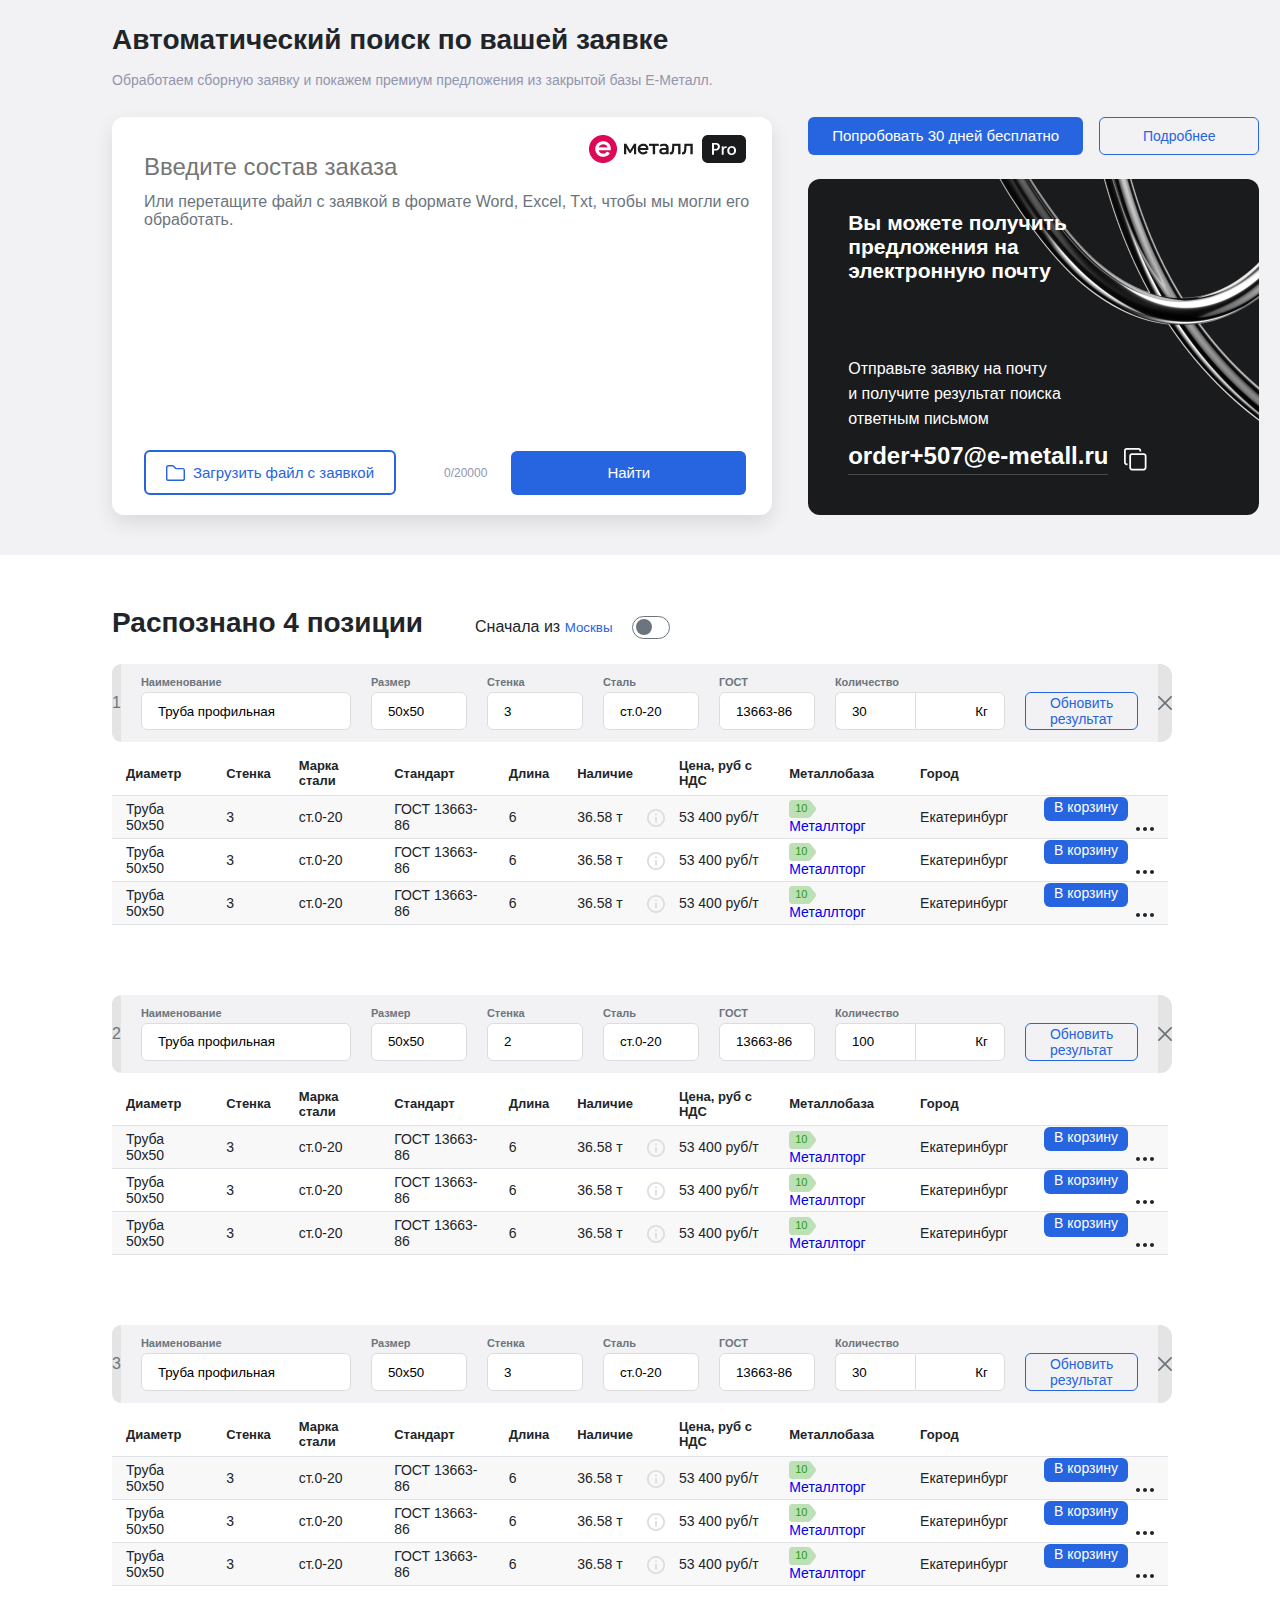
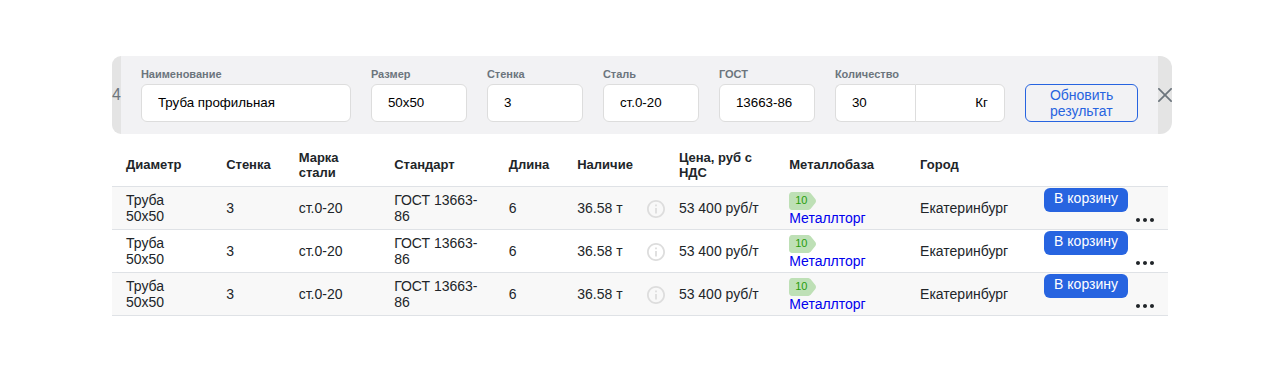
==== index.html @ d1bcfdd5 "v 1.0" ====
<!DOCTYPE html>
<html lang="en">
<head>
   <meta charset="UTF-8">
   <meta name="viewport" content="width=device-width, initial-scale=1.0">
   <link rel="stylesheet" href="css/styles.css">
   <!-- <link rel="stylesheet" href="css/autosearch.css"> -->
   <title>Document</title>
</head>
<body>
   <div class="backdrop hidden" id="dragiver-backdrop"></div>
   <!-- <div class="header-promo">
      <p class="header-promo__text">Первые 10 поисков беплатно!</p>
      <div class="subscribe-btn">
         <span class="subscribe-btn__text">
            Купить подписку 1 400 ₽/месяц
         </span>
         <span class="subscribe-btn__sale">–30%</span>
      </div>
   </div> -->
   
   <main>
      <section class="autosearch">
         <div class="autosearch__container">
            <div class="autosearch__header">
               <h1 class="autosearch__title fs_28 fw_600">Автоматический поиск по вашей заявке</h1>
               <p class="autosearch__subtitle fs_14 gray2">Обработаем сборную заявку и покажем премиум предложения из закрытой базы Е-Металл.</p>
            </div>
            <div class="autosearch__body">
               <form class="autosearch-form" id="autosearch-form">
                  <textarea 
                     class="autosearch-form__textarea"
                     placeholder="Введите состав заказа"
                     maxlength="20000"
                     id="autosearch-textarea"
                  ></textarea>
                  <p id="pseudo-placeholder">Или перетащите файл c заявкой в формате Word, Excel, Txt, чтобы мы могли его обработать.</p>
                  <input 
                     class="autosearch-form__file-input" 
                     type="file" 
                     id="docpicker" 
                     accept=".xlsx,.xls,.txt,.doc,.docx,.xml,application/msword,application/vnd.openxmlformats-officedocument.wordprocessingml.document" 
                  />
                  <label for="docpicker" class="autosearch-form__custom-input">
                     <img src="img/file-input.svg">
                     Загрузить файл с заявкой
                  </label>
                  <div class="autosearch-form__symbol-counter gray2 fs_12"><span id="symbol-counter">0</span>/20000</div>
                  <button class="autosearch-form__btn btn btn_44" id="btn-find">Найти</button>
                  <div class="autosearch-dragover hidden" id="autosearch-dragover">
                     <img src="img/Upload.svg">
                     Перетащите файл c заявкой в формате Word, Excel, Txt, <br> чтобы мы могли его обработать.
                     <div id="close-btn" class="autosearch-dragover__close">Отмена</div>
                  </div>
                  <img src="img/logo-pro.png" inert class="autosearch-form__logo">
               </form>
               <div class="additional-info">
                  <div class="btns-wrapper">
                     <a href="#" class="btn btn_38">Попробовать 30 дней бесплатно</a>
                     <a href="#" class="secondary-btn btn_38">Подробнее</a>
                  </div>
                  <div class="search-request">
                     <h3 class="search-request__title fw_600 fs_21">Вы можете получить предложения на электронную почту</h3>
                     <p class="search-request__text lh_156">Отправьте заявку на почту <br>и получите результат поиска<br> ответным письмом</p>
                     <div class="search-request__link-wrapper">
                        <a href="mailto:order+507@e-metall.ru" class="search-request__link fw_600 fs_24">order+507@e-metall.ru</a>
                        <img src="img/copy.svg" id="search-request__copy-btn">
                     </div>
                  </div>
               </div>
               <div class="progress__container hidden blue" id="progress-container">
                  <span id="progress-status">Начинаем загрузку...</span>
                  <div class="progress-bg"><div class="progress-line" id="progress"></div></div>
               </div>
            </div>
         </div>
      </section>
      <section class="search-results">
         <div class="search-results__header">
            <h2 class="search-results__title fs_28 fw_600"></h2>
            <p class="search-results__subtitle">Сначала из <button type="button" class="blue city-modal">Москвы</button></p>
            <label class="toggle" for="city-checkbox">
               <input class="search-results__checkbox" type="checkbox" id="city-checkbox">
               <span class="toggle-track">
                  <span class="toggle-indicator"></span>
               </span>
            </label>
         </div>
         <ul class="search-results__list" id="search-results__list">
         </ul>
      </section>
   </main>
   <div class="modal-wrapper hidden" id="modal-card-window">
      <div class="backdrop hidden modal-card__backdrop" id="modal-card__backdrop"></div>
      <div class="cart-modal">
         <img src="img/modal-close-gray.svg" class="cart-modal__close" id="cart-modal__close-btn">
         <div class="cart-modal__container">
            <h3 class="cart-modal__title fs_24 fw_600">Товар добавлен в корзину</h3>
            <div class="cart-modal__body">
               <div class="cart-modal__info">
                  <p class="cart-modal__position fw_600">Труба профильная 50х50x3, ст.0-20, ГОСТ 13663-86</p>
                  <div class="cart-modal__price">58 920 ₽/т</div>
                  <div class="cart-modal__total fw_600 fs_20">59 920 ₽</div>
               </div>
               <div class="cart-modal__ui">
                  <div class="cart-modal__unit fw_600 fs_12">
                     <div class="cart-modal__unit-tab active">Кг</div>
                     <div class="cart-modal__unit-tab">Метры</div>
                  </div>
                  <div class="cart-modal__amount">
                     <span class="cart-modal__minus" id="cart-modal__minus"></span>
                     <input
                        class="cart-modal__amount-value fs_20" 
                        id="cart-modal__amount-value"
                        type="text"
                        step="0.01"
                        value="30.00"
                     >
                     <span class="cart-modal__plus" id="cart-modal__plus"></span>
                  </div>
               </div>
            </div>
            
         </div>
         <div class="cart-modal__footer">
            <a href="#" class="btn btn_lightblue" id="cart-modal__return">Продолжить покупки</a>
            <a href="#" class="btn">Перейти в корзину</a>
         </div>
      </div>
   </div>
   <script src="js/script.js"></script>
</body>
</html>
---- css/styles.css ----
* {
  box-sizing: border-box;
}

* {
  padding: 0;
  margin: 0;
  box-sizing: border-box;
}

body {
  font-family: "Segoe UI", "Arial", sans-serif;
  color: #212529;
}

a {
  font-family: "Segoe UI", "Arial", sans-serif;
}

a[x-apple-data-detectors] {
  color: inherit !important;
  text-decoration: none !important;
  font-size: inherit !important;
  font-family: inherit !important;
  font-weight: inherit !important;
  line-height: inherit !important;
}

details summary::-webkit-details-marker {
  display: none;
}

details > summary {
  list-style: none;
}

details summary::marker {
  content: none;
}

h1,
h2,
h3 {
  font-weight: 600;
  margin: 0;
}

.container {
  max-width: 1456px;
  width: 90%;
  margin: 0 auto;
  position: relative;
}

.container_1200 {
  max-width: 1200px;
  width: 90%;
  margin: 0 auto;
}

.container_1208 {
  max-width: 1208px;
  width: 90%;
  margin: 0 auto;
}

.container_996 {
  max-width: 996px;
  width: 90%;
  margin: 0 auto;
}

.container_992 {
  max-width: 992px;
  width: 90%;
}

.container_960 {
  max-width: 960px;
  width: 90%;
  position: relative;
  margin: 0 auto;
}

.container_920 {
  max-width: 920px;
  width: 90%;
  margin: 0 auto;
}

.overflow {
  overflow: hidden;
  height: 100vh;
}

button {
  background: transparent;
  border: none;
}

.btn {
  padding: 11px 24px 13px;
  background: #2764e0;
  font-size: 15px;
  display: flex;
  align-items: center;
  justify-content: center;
  text-decoration: none;
  color: #FFFFFF;
  border-radius: 6px;
  width: -moz-fit-content;
  width: fit-content;
  cursor: pointer;
  border: none;
}
.btn:hover {
  background: #3473F4;
  transition: all 0.3s;
}
.btn:active {
  background: #104CC4;
}
.btn__burger {
  display: flex;
  flex-direction: column;
  align-items: center;
  justify-content: space-between;
  width: 13px;
  height: 12px;
  margin-right: 12px;
}
.btn__burger span {
  display: block;
  height: 2px;
  width: 100%;
  background: #fff;
}
.btn_small {
  height: 24px;
  background: #FFFFFF;
  border-radius: 5px;
  color: #007BFF;
  padding: 2px 10px 3px;
  cursor: pointer;
  width: -moz-fit-content;
  width: fit-content;
  transition: all 0.3s;
  font-size: 14px;
  display: inline-block;
}
.btn_small:hover {
  background: #3473F4;
  color: #fff;
}
.btn_small:active {
  background: #104CC4;
}
.btn_gray {
  background: #EFF2F6;
  border-radius: 8px;
  font-size: 14px;
  padding: 11px 14px;
  text-decoration: none;
  color: #212529;
  display: flex;
  justify-content: center;
  align-items: center;
}
.btn_gray svg {
  margin-right: 9px;
}
.btn_gray:hover {
  opacity: 0.8;
  transition: all 0.3s;
}
.btn_gray:active {
  box-shadow: inset 2px 2px 2px rgba(16, 16, 16, 0.68);
}
.btn_more {
  width: 38px;
  height: 38px;
  background: #FFFFFF;
  border: 1px solid #DCDCDC;
  border-radius: 8px;
  text-decoration: none;
  color: #212529;
  display: flex;
  justify-content: center;
  align-items: center;
  margin-left: 12px;
}
.btn_more svg {
  margin: 1px;
}
.btn_transparent {
  font-weight: 400;
  font-size: 15px;
  color: #212529;
  border: 1px solid #DCDCDC;
  border-radius: 8px;
  padding: 10px 0;
  text-align: center;
  line-height: 100%;
  display: flex;
  justify-content: center;
  align-items: center;
  text-decoration: none;
}
.btn_transparent:hover {
  background: #F5F5F5;
  transition: all 0.3s;
}
.btn_transparent:active {
  background: #F5F5F5;
}
.btn_order {
  color: #2764e0;
  background: #E9F0FC;
  border-radius: 8px;
  padding: 10px 24px;
  font-weight: 400;
  font-size: 14px;
  text-decoration: none;
  cursor: pointer;
}
.btn_order:hover {
  color: #fff;
  background: #2764e0;
  transition: all 0.3s;
}
.btn_order:active {
  background: #104CC4;
}
.btn_lightblue {
  background: #E9F0FC;
  border-radius: 6px;
  width: 100%;
  display: block;
  font-weight: 600;
  font-size: 15px;
  padding: 11px 0;
  text-align: center;
  text-decoration: none;
  color: #2764e0;
}
.btn_lightblue:hover {
  color: #fff;
  background: #2764e0;
  transition: all 0.3s;
}
.btn_lightblue:active {
  box-shadow: inset 2px 2px 2px rgba(16, 16, 16, 0.68);
}
.btn_black {
  border-radius: 6px;
  background: #33364E;
}
.btn_remove {
  height: 24px;
  border-radius: 5px;
  border: 1px solid #2764E0;
  background-color: #fff;
  color: #2764e0;
  font-size: 14px;
  line-height: normal;
  display: flex;
  align-items: center;
  justify-content: center;
  text-decoration: none;
  padding: 2px 5px 3px;
  min-width: 85px;
}
.btn_remove:hover {
  border: 1px solid #3473F4;
}
.btn_remove:active {
  border: 1px solid #104CC5;
}
.btn_38 {
  height: 38px;
}
.btn_44 {
  height: 44px;
}
.btn_50 {
  height: 50px;
}
.btn_p32 {
  padding-left: 32px;
  padding-right: 32px;
}

.title {
  font-weight: 600;
  font-size: 28px;
  line-height: 37px;
}

.wrapper {
  display: flex;
  justify-content: space-between;
  align-items: center;
}

.flexWrap {
  flex-wrap: wrap;
}

.wrapper_center {
  display: flex;
  align-items: center;
  justify-content: center;
}

.wrapper_start {
  display: flex;
  align-items: flex-start;
  justify-content: flex-start;
}

.wrapper_end {
  display: flex;
  justify-content: flex-end;
  align-items: center;
}

.product__item {
  position: relative;
  margin: 32px 32px 32px 0;
  display: block;
  width: 154px;
  height: 172px;
  background: #FFFFFF;
  box-shadow: 0px 4px 12px rgba(0, 0, 0, 0.12);
  border-radius: 15px;
  padding: 16px;
  text-decoration: none;
}
.product__item__title {
  font-style: normal;
  font-weight: 600;
  font-size: 16px;
  margin-bottom: 20px;
  line-height: normal;
}
.product__item img {
  display: block;
  margin: 0 auto;
  max-width: 90%;
}
.product__count {
  position: absolute;
  bottom: 12px;
  right: 12px;
  background: #2764e0;
  border-radius: 30px;
  color: #FFFFFF;
  font-style: normal;
  font-weight: 600;
  font-size: 11px;
  text-align: center;
  padding: 2px 6px;
  width: -moz-fit-content;
  width: fit-content;
}

.blue {
  color: #2764e0;
  text-decoration: none;
}

.gray {
  color: #9295ae;
}

.gray2 {
  color: #9295ae;
  line-height: normal;
}

.green {
  color: #1A903C;
}

.textColor {
  color: #212529;
  text-decoration: none;
}

.orange {
  color: #DA621E;
}

.fs_12 {
  font-size: 12px;
}

.fs_13 {
  font-size: 13px;
}

.fs_14 {
  font-size: 14px;
  line-height: 180%;
}

.fs_15 {
  font-size: 15px;
}

.fs_16 {
  font-size: 16px;
}

.fs_18 {
  font-size: 18px;
}

.fs_20 {
  font-size: 20px;
}

.fs_21 {
  font-size: 21px;
}

.fs_24 {
  font-size: 24px;
}

.fs_28 {
  font-size: 28px;
}

.fs_32 {
  font-size: 32px;
}

.fs_36 {
  font-size: 36px;
}

.title_36 {
  font-weight: 600;
  font-size: 36px;
  line-height: normal;
}

.fs_42 {
  font-size: 42px;
}

.fs_60 {
  font-size: 60px;
}

.fw_600 {
  font-weight: 600;
}

.fw_400 {
  font-weight: 400;
}

.center {
  text-align: center;
  margin: 0 auto;
}

.lh_208 {
  line-height: 208%;
}

.lh_200 {
  line-height: 200%;
}

.lh_192 {
  line-height: 192%;
}

.lh_182 {
  line-height: 182%;
}

.lh_179 {
  line-height: 179%;
}

.lh_175 {
  line-height: 175%;
}

.lh_167 {
  line-height: 167%;
}

.lh_157 {
  line-height: 157%;
}

.lh_156 {
  line-height: 156%;
}

.lh_149 {
  line-height: 149%;
}

.lh_143 {
  line-height: 143%;
}

.lh_150 {
  line-height: 150%;
}

.lh_142 {
  line-height: 142%;
}

.lh_139 {
  line-height: 139%;
}

.lh_137 {
  line-height: 137%;
}

.lh_125 {
  line-height: 125%;
}

.lh_104 {
  line-height: 104%;
}

.lh_100 {
  line-height: 100%;
}

.lh_norm {
  line-height: normal;
}

input[type=number]::-webkit-outer-spin-button,
input[type=number]::-webkit-inner-spin-button {
  -webkit-appearance: none;
}

input[type=number],
input[type=number]:hover,
input[type=number]:focus {
  -webkit-appearance: none;
          appearance: none;
  -moz-appearance: textfield;
}

.label {
  font-weight: 600;
  font-size: 14px;
  margin-bottom: 8px;
  display: block;
  line-height: normal;
}

.form__input {
  background: #E9F0FC;
  border: 1px solid #8EB1ED;
  border-radius: 5px;
  font-weight: 400;
  font-size: 15px;
  padding: 9px 16px;
  width: 100%;
  margin-bottom: 24px;
}
.form__input:focus {
  outline: 4px solid #E9EFFC;
  border: 1px solid #2764E0;
}
.form__divider {
  background: #F2F2F4;
  height: 1px;
  margin-bottom: 16px;
  width: 108%;
  margin-left: -4%;
}
.form__wrapper {
  gap: 32px;
  justify-content: center;
  margin-bottom: 32px;
  align-items: flex-start;
}
.form__item_286 {
  width: 286px;
}
.form__item_286 .gray2 {
  line-height: normal;
}
.form__item__210 {
  width: 210px;
}
.form__item_392 {
  width: 392px;
}

fieldset {
  border: none;
  padding: 0;
}

.form__input__search {
  position: relative;
}

.form__input__dropdown {
  position: absolute;
  top: 38px;
  height: 0;
  overflow: hidden;
  display: flex;
  flex-direction: column;
  transition: height 0.7s;
  border-radius: 12px;
  background: #FFF;
  box-shadow: 0px 8px 20px 0px rgba(0, 0, 0, 0.2);
  z-index: 3;
  width: 100%;
}
.form__input__dropdown__labels {
  max-height: 173px;
  overflow-y: auto;
  overflow-x: hidden;
  display: flex;
  flex-direction: column;
  gap: 20px;
  padding: 24px 16px 20px;
}
.form__input__dropdown__labels::-webkit-scrollbar {
  width: 4px;
}
.form__input__dropdown__labels::-webkit-scrollbar-track {
  background: transparent;
}
.form__input__dropdown__labels::-webkit-scrollbar-thumb {
  background-color: #B7B7B7;
  border-radius: 3px;
}
.form__input__dropdown__labels .form__input__dropdown__label {
  margin-left: 8px;
  cursor: pointer;
  display: flex;
  align-items: center;
  gap: 11px;
}
.form__input__dropdown__labels input {
  width: 1px;
  height: 1px;
  position: absolute;
  clip: rect(0, 0, 0, 0);
  opacity: 0;
}
.form__input__dropdown__labels input:checked + .form__input__dropdown__mark {
  background: url(../img/check_black.svg) no-repeat center/contain;
}
.form__input__dropdown__labels .form__input__dropdown__mark {
  width: 15px;
  height: 11px;
  display: block;
}
.form__input__dropdown__filter {
  display: grid;
  grid-template-columns: 1fr 1fr;
  row-gap: 8px;
  padding: 24px 16px;
  border-bottom: 1px solid #E6E6E6;
}
.form__input__dropdown__filter-count {
  width: 100%;
  padding: 9px 12px;
  font-size: 15px;
  line-height: normal;
  border: 1px solid #8EB1ED;
  height: 38px;
  background: #FFF;
}
.form__input__dropdown__filter-count:focus {
  background: #E9F0FC;
  outline: none;
}
.form__input__dropdown__filter-count-from {
  border-radius: 6px 0px 0px 6px;
  border-right: none;
}
.form__input__dropdown__filter-count-to {
  border-radius: 0px 6px 6px 0px;
}

.raiting {
  width: 69px;
  height: 69px;
  min-width: 69px;
  min-height: 69px;
  border-radius: 100%;
  position: relative;
  text-align: center;
  display: flex;
  justify-content: center;
  align-items: center;
}
.raiting::after {
  border-radius: 100%;
  display: block;
  content: "";
  background: #fff;
  position: absolute;
  left: 3px;
  top: 3px;
  width: 63px;
  height: 63px;
  z-index: 1;
}
.raiting__number {
  position: relative;
  z-index: 3;
}
.raiting_green {
  background: conic-gradient(#36A71A 0 98%, #D9D9D9 0 2%);
}
.raiting_yellow {
  background: conic-gradient(#CFD240 0 68%, #D9D9D9 0 32%);
}

.hide {
  display: none;
}

.adv {
  position: absolute;
  bottom: -1px;
  right: 15px;
  background: url(../img/adv_bg.png) no-repeat center;
  background-size: cover;
  width: 115px;
  text-align: center;
  border-radius: 10px 10px 0 0;
  font-weight: 400;
  font-size: 12px;
  line-height: 14px;
  color: #9295ae;
  height: 22px;
}

.checkmark_blue {
  width: 16px;
  height: 16px;
  min-width: 16px;
  min-height: 16px;
  background: #2764e0;
  display: flex;
  align-items: center;
  justify-content: center;
  border-radius: 100%;
  color: #fff;
  font-weight: 600;
  font-size: 12px;
  align-self: center;
  margin-right: 8px;
  position: relative;
}
.checkmark_blue::before {
  content: "";
  background: url(../img/check_white.svg) no-repeat center/contain;
  width: 8px;
  height: 6px;
}

.mt_48 {
  margin-top: 48px;
}

.mb_120 {
  margin-bottom: 120px;
}

.mb_86 {
  margin-bottom: 86px;
}

.mb_80 {
  margin-bottom: 80px;
}

.mb_74 {
  margin-bottom: 74px;
}

.mb_71 {
  margin-bottom: 71px;
}

.mb_68 {
  margin-bottom: 68px;
}

.mb_64 {
  margin-bottom: 64px;
}

.mb_60 {
  margin-bottom: 60px;
}

.mb_58 {
  margin-bottom: 58px;
}

.mb_56 {
  margin-bottom: 56px;
}

.mb_50 {
  margin-bottom: 50px;
}

.mb_48 {
  margin-bottom: 48px;
}

.mb_46 {
  margin-bottom: 46px;
}

.mb_44 {
  margin-bottom: 44px;
}

.mb_42 {
  margin-bottom: 42px;
}

.mb_41 {
  margin-bottom: 41px;
}

.mb_40 {
  margin-bottom: 40px;
}

.mb_38 {
  margin-bottom: 38px;
}

.mb_36 {
  margin-bottom: 36px;
}

.mb_34 {
  margin-bottom: 34px;
}

.mb_33 {
  margin-bottom: 33px;
}

.mb_32 {
  margin-bottom: 32px;
}

.mt_32 {
  margin-top: 32px;
}

.mb_30 {
  margin-bottom: 30px;
}

.mb_29 {
  margin-bottom: 29px;
}

.mb_28 {
  margin-bottom: 28px;
}

.mb_26 {
  margin-bottom: 26px;
}

.mb_24 {
  margin-bottom: 24px;
}

.mb_25 {
  margin-bottom: 25px;
}

.mb_23 {
  margin-bottom: 23px;
}

.mb_22 {
  margin-bottom: 22px;
}

.mb_20 {
  margin-bottom: 20px;
}

.mb_18 {
  margin-bottom: 18px;
}

.mb_16 {
  margin-bottom: 16px;
}

.mb_17 {
  margin-bottom: 17px;
}

.mb_14 {
  margin-bottom: 14px;
}

.mt_12 {
  margin-top: 12px;
}

.mb_12 {
  margin-bottom: 12px;
}

.mb_10 {
  margin-bottom: 10px;
}

.mb_8 {
  margin-bottom: 8px;
}

.mb_6 {
  margin-bottom: 6px;
}

.mb_5 {
  margin-bottom: 5px;
}

.mb_4 {
  margin-bottom: 4px;
}

.mb_3 {
  margin-bottom: 3px;
}

.mr_3 {
  margin-right: 3px;
}

.mr_5 {
  margin-right: 5px;
}

.mr_8 {
  margin-right: 8px;
}

.mr_12 {
  margin-right: 12px;
}

.mr_16 {
  margin-right: 16px;
}

.mr_20 {
  margin-right: 20px;
}

.mr_24 {
  margin-right: 24px;
}

.mr_26 {
  margin-right: 26px;
}

.mr_32 {
  margin-right: 32px;
}

.mr_30 {
  margin-right: 30px;
}

.mt_18 {
  margin-top: 18px;
}

.mt_30 {
  margin-top: 30px;
}

.ml_2 {
  margin-left: 2px;
}

.ml_11 {
  margin-left: 11px;
}

.mt_4 {
  margin-top: 4px;
}

.mt_8 {
  margin-top: 8px;
}

.mt_16 {
  margin-top: 16px;
}

.divider {
  height: 1px;
  width: 100%;
  background: #F2F2F4;
}

.sitesCount__site {
  display: flex;
  justify-content: center;
  align-items: center;
  border-radius: 100%;
  background: #F2F2F4;
  width: 32px;
  height: 32px;
  font-size: 14px;
  color: #212529;
  text-decoration: none;
  margin-right: 12px;
}
.sitesCount__site_active {
  background: #2764e0;
  color: #fff;
}
.sitesCount__site:hover {
  background: #DDDDDE;
  transition: all 0.3s;
}

.radio__tabs {
  display: flex;
  margin-right: 32px;
}
.radio__tabs label {
  display: block;
}
.radio__tabs label:first-child .radio__mark {
  border-radius: 6px 0px 0px 6px;
}
.radio__tabs label:last-child .radio__mark {
  border-radius: 0px 6px 6px 0px;
  border-right: 1px solid #DDD;
}
.radio__tabs input[type=radio] {
  position: absolute;
  width: 1px;
  height: 1px;
  margin: -1px;
  padding: 0;
  border: 0;
  clip: rect(0 0 0 0);
  overflow: hidden;
}
.radio__tabs input[type=radio]:checked + .radio__mark {
  border: 1px solid #2764E0;
  background: #E9F0FC;
}
.radio__tabs input[type=radio]:checked + .radio__mark:hover {
  color: #212529;
}
.radio__tabs input[type=radio]:focus + .radio__mark {
  border: 1px solid #2764E0;
  background: #E9F0FC;
}
.radio__tabs input[type=radio]:focus + .radio__mark:hover {
  color: #212529;
  outline: none;
}
.radio__mark {
  font-size: 14px;
  padding: 9px 15px;
  border: 1px solid #DDD;
  border-right: none;
  background: #FFF;
  cursor: pointer;
  display: block;
  height: 38px;
  transition: all 0.3s;
}
.radio__mark:hover {
  background-color: #2764e0;
  border: 1px solid #2764e0;
  color: #fff;
  border-right: none;
}

.checkbox {
  display: none;
}
.checkbox:checked + .checkbox__mark {
  background-color: #2764e0;
  background-image: url(../img/checked.svg);
  background-repeat: no-repeat;
  background-position: center;
}
.checkbox__mark {
  border-radius: 6px;
  border: 1px solid #2764e0;
  width: 24px;
  height: 24px;
  display: block;
  background: #fff;
}

.select {
  width: 100%;
  display: block;
  position: relative;
}

.new-select,
.new-select2 {
  background: #e9f0fc;
  background-image: url(../img/form_arrow.svg);
  background-repeat: no-repeat;
  background-position: center right 15px;
  height: 38px;
  border: 1px solid #8eb1ed;
  border-radius: 5px;
  font-weight: 400;
  font-size: 15px;
  padding: 9px 16px;
  position: relative;
  cursor: pointer;
}

.new-select__list,
.new-select__list2 {
  position: absolute;
  z-index: 10;
  border-radius: 12px;
  background: #FFF;
  box-shadow: 0px 8px 20px 0px rgba(0, 0, 0, 0.2);
  max-height: 326px;
  overflow-y: scroll;
  overflow-x: hidden;
  padding: 12px;
  width: 100%;
}
.new-select__list::-webkit-scrollbar,
.new-select__list2::-webkit-scrollbar {
  width: 4px;
}
.new-select__list::-webkit-scrollbar-track,
.new-select__list2::-webkit-scrollbar-track {
  background: transparent;
}
.new-select__list::-webkit-scrollbar-thumb,
.new-select__list2::-webkit-scrollbar-thumb {
  background-color: #B7B7B7;
  border-radius: 3px;
}

.new-select__item {
  font-size: 15px;
  font-style: normal;
  font-weight: 400;
  line-height: normal;
  cursor: pointer;
  padding: 8px 12px;
  transition: background 0.3s;
}
.new-select__item:hover {
  border-radius: 6px;
  background: #F5F5F5;
}

datalist {
  position: absolute;
  background-color: #fff;
  border-radius: 12px;
  background: #FFF;
  box-shadow: 0px 8px 20px 0px rgba(0, 0, 0, 0.2);
  max-height: 326px;
  overflow-y: scroll;
  overflow-x: hidden;
  padding: 12px;
  width: 100%;
  z-index: 10;
}
datalist::-webkit-scrollbar {
  width: 4px;
}
datalist::-webkit-scrollbar-track {
  background: transparent;
}
datalist::-webkit-scrollbar-thumb {
  background-color: #B7B7B7;
  border-radius: 3px;
}

option {
  font-size: 15px;
  font-style: normal;
  font-weight: 400;
  line-height: normal;
  cursor: pointer;
  padding: 8px 12px;
  transition: background 0.3s;
}
option:hover {
  border-radius: 6px;
  background: #F5F5F5;
}

.nav-links {
  gap: 8px;
  align-items: center;
  padding: 24px 0 12px;
}
.nav-links a {
  text-decoration: none;
}

.mobile {
  display: none;
}

.mobile2 {
  display: none;
}

a {
  text-decoration: none;
}

.backdrop {
  position: fixed;
  top: 0;
  left: 0;
  width: 100%;
  height: 100%;
  background: #000;
  opacity: 0.6;
  z-index: 10;
}
.backdrop.hidden {
  display: none;
}

main .secondary-btn {
  font-size: 14px;
  border: 1px solid #2764e0;
  border-radius: 6px;
  display: flex;
  justify-content: center;
  align-items: center;
  color: #2764e0;
}
main .secondary-btn:hover {
  background: #2764e0;
  color: #FFFFFF;
  transition: all 0.3s;
}
main .autosearch {
  background: #F2F2F4;
}
main .autosearch__container {
  padding: 24px 112px 40px 112px;
}
main .autosearch__title {
  margin-bottom: 12px;
}
main .autosearch__subtitle {
  margin-bottom: 24px;
}
main .autosearch__body {
  display: grid;
  grid-template-columns: 2fr 1fr;
  gap: 36px;
}
main .autosearch__body .autosearch-form {
  background: #FFFFFF;
  padding: 36px 26px 20px 32px;
  border-radius: 12px;
  display: grid;
  grid-template-columns: auto 1fr auto auto;
  grid-template-rows: 1fr auto;
  grid-template-areas: "textarea textarea textarea textarea" "file . counter btn";
  gap: 24px;
  align-items: center;
  box-shadow: 0px 8px 20px 0px rgba(0, 0, 0, 0.1019607843);
  position: relative;
}
main .autosearch__body .autosearch-form #pseudo-placeholder {
  position: absolute;
  top: calc(2.5rem + 36px);
  left: 32px;
  color: #6C757D;
  -webkit-user-select: none;
     -moz-user-select: none;
          user-select: none;
  cursor: text;
}
main .autosearch__body .autosearch-form #pseudo-placeholder.hidden {
  display: none;
}
main .autosearch__body .autosearch-form .autosearch-dragover {
  border: 2px dashed #FFFFFF;
  border-radius: inherit;
  position: absolute;
  z-index: 11;
  width: 100%;
  height: 100%;
  display: flex;
  flex-direction: column;
  gap: 24px;
  justify-content: center;
  align-items: center;
  text-align: center;
  color: #FFFFFF;
  padding: 90px 50px 37px;
}
main .autosearch__body .autosearch-form .autosearch-dragover.hidden {
  display: none;
}
main .autosearch__body .autosearch-form .autosearch-dragover__close {
  cursor: pointer;
  margin-top: 30px;
  padding: 15px 15px 0;
}
main .autosearch__body .autosearch-form__textarea {
  width: 100%;
  grid-column: span 4;
  grid-area: textarea;
  align-self: stretch;
  border: none;
  font-size: 24px;
  font-family: "Segoe UI", "Arial", sans-serif;
  resize: none;
}
main .autosearch__body .autosearch-form__textarea:focus-visible {
  outline: none;
}
main .autosearch__body .autosearch-form__file-input {
  display: none;
}
main .autosearch__body .autosearch-form__custom-input {
  grid-area: file;
  width: 252px;
  display: flex;
  gap: 8px;
  align-items: center;
  justify-content: center;
  border: 2px solid #2764e0;
  border-radius: 6px;
  color: #2764e0;
  font-size: 15px;
  line-height: 25px;
  padding: 8px;
  cursor: pointer;
}
main .autosearch__body .autosearch-form__symbol-counter {
  grid-area: counter;
}
main .autosearch__body .autosearch-form__symbol-counter .warning {
  color: #DD0858;
}
main .autosearch__body .autosearch-form__btn {
  grid-area: btn;
  padding: 0 96px;
}
main .autosearch__body .autosearch-form__logo {
  position: absolute;
  top: 18px;
  right: 26px;
}
main .autosearch__body .additional-info {
  display: flex;
  flex-direction: column;
  gap: 24px;
}
main .autosearch__body .additional-info .btns-wrapper {
  white-space: nowrap;
  display: grid;
  grid-template-columns: 3fr 2fr;
  gap: 16px;
}
main .autosearch__body .additional-info .btns-wrapper a {
  width: auto;
}
main .autosearch__body .additional-info .search-request {
  background-color: #191B1D;
  background-image: url(../img/request-bg.png);
  background-repeat: no-repeat;
  background-position: top right;
  color: #FFFFFF;
  padding: 32px 112px 40px 40px;
  display: flex;
  flex-direction: column;
  gap: 12px;
  border-radius: 12px;
}
main .autosearch__body .additional-info .search-request__title {
  margin-bottom: 62px;
  max-width: 230px;
}
main .autosearch__body .additional-info .search-request__link-wrapper {
  display: flex;
  gap: 16px;
}
main .autosearch__body .additional-info .search-request__link-wrapper img {
  cursor: pointer;
}
main .autosearch__body .additional-info .search-request__link {
  line-height: 1;
  white-space: nowrap;
  color: #FFFFFF;
  display: block;
  padding-bottom: 6px;
  border-bottom: 1px solid #47494a;
}
main .autosearch__body .progress__container {
  grid-column: span 2;
  padding: 22px 26px;
  background: #FFFFFF;
  border-radius: 12px;
}
main .autosearch__body .progress__container.hidden {
  display: none;
}
main .autosearch__body .progress__container .progress-bg {
  margin-top: 12px;
  width: 100%;
  height: 5px;
  border-radius: 12px;
  background: #F2F2F4;
}
main .autosearch__body .progress__container .progress-bg .progress-line {
  background: #2764e0;
  border-radius: 12px;
  height: 100%;
  width: 0;
  transition: width 0.4s ease;
}
main .search-results {
  display: none;
  padding: 52px 112px;
}
main .search-results__header {
  display: flex;
  align-items: center;
  gap: 20px;
  margin-bottom: 25px;
}
main .search-results__title {
  margin-right: 32px;
}
main .search-results__subtitle {
  padding-top: 0.5rem;
}
main .search-results .toggle {
  margin-top: 8px;
  cursor: pointer;
}
main .search-results .toggle .search-results__checkbox {
  clip: rect(0 0 0 0);
  -webkit-clip-path: inset(50%);
          clip-path: inset(50%);
  height: 1px;
  overflow: hidden;
  position: absolute;
  white-space: nowrap;
  width: 1px;
}
main .search-results .toggle .toggle-track {
  background: #FFFFFF;
  border: 1px solid #6C757D;
  border-radius: 30px;
  display: flex;
  align-items: center;
  position: relative;
  width: 38px;
  height: 23px;
}
main .search-results .toggle .toggle-indicator {
  background: #6C757D;
  border-radius: 30px;
  margin-left: 3px;
  height: 16px;
  width: 16px;
  display: flex;
  justify-content: center;
  align-items: center;
  transition: 700ms;
}
main .search-results .toggle .search-results__checkbox:checked + .toggle-track {
  background: #2764e0;
  border-color: #2764e0;
}
main .search-results .toggle .search-results__checkbox:checked + .toggle-track .toggle-indicator {
  background: #FFFFFF;
  transform: translateX(15px);
}
main .search-results__list {
  display: flex;
  flex-direction: column;
  gap: 70px;
}
main .search-results__list .result-item {
  display: block;
}
main .search-results__list .result-item__header {
  margin-bottom: 10px;
  display: flex;
}
main .search-results__list .result-item__number {
  display: flex;
  justify-content: center;
  align-items: center;
  width: 48px;
  background: #E4E4E4;
  color: #6c757d;
  border-top-left-radius: 12px;
  border-bottom-left-radius: 12px;
}
main .search-results__list .result-item .position-filter {
  display: flex;
  gap: 20px;
  background: #F2F2F4;
  padding: 12px 20px;
  width: 100%;
}
main .search-results__list .result-item .position-filter__item {
  display: flex;
  flex-direction: column;
  gap: 4px;
}
main .search-results__list .result-item .position-filter__item:first-child .position-filter__body input {
  width: 210px;
}
main .search-results__list .result-item .position-filter__item:last-child {
  justify-content: end;
}
main .search-results__list .result-item .position-filter__item:last-child .position-filter__refresh-btn {
  padding: 0 24px;
}
main .search-results__list .result-item .position-filter__title {
  font-size: 11px;
  color: #6c757d;
}
main .search-results__list .result-item .position-filter__body {
  display: flex;
}
main .search-results__list .result-item .position-filter__body input {
  width: 96px;
  height: 38px;
  padding: 9px 16px;
  border: 1px solid #DDDDDD;
  border-radius: 6px;
  border-collapse: collapse;
  outline: none;
}
main .search-results__list .result-item .position-filter__body input:focus {
  border-color: #2764e0;
}
main .search-results__list .result-item .position-filter__body.double-input .focused {
  border-color: #2764e0;
}
main .search-results__list .result-item .position-filter__body.double-input input:first-child {
  border-top-right-radius: 0;
  border-bottom-right-radius: 0;
  border-right: none;
  width: 80px;
}
main .search-results__list .result-item .position-filter__body.double-input input:last-child {
  border-top-left-radius: 0;
  border-bottom-left-radius: 0;
  width: 90px;
  text-align: right;
}
main .search-results__list .result-item__close {
  display: flex;
  justify-content: center;
  align-items: center;
  width: 48px;
  background: #E4E4E4;
  color: #6c757d;
  border-top-right-radius: 12px;
  border-bottom-right-radius: 12px;
  cursor: pointer;
}
main .search-results__list .result-item__btn-more {
  margin-top: 32px;
  font-size: 15px;
  line-height: 25px;
}
main .search-results__list .result-item__btn-more.disable {
  pointer-events: none;
  opacity: 0.2;
}

table {
  width: 100%;
  border-spacing: 0;
  border-collapse: collapse;
  color: #212529;
  position: relative;
}
table tr {
  height: 43px;
}
table tr:nth-child(even) {
  background: #F8F8F8;
}
table .result-table__headers-row td {
  font-size: 13px;
  font-weight: 600;
}
table td {
  border-bottom: 1px solid #DFE2E6;
  padding: 0 14px;
  font-size: 14px;
}
table td.info {
  padding: 0;
}
table td.warehouse {
  color: #2764e0;
}
table td.warehouse span {
  display: inline-flex;
  justify-content: center;
  align-items: center;
  width: 27px;
  height: 18px;
  font-size: 11px;
  color: #279C0A;
  background-image: url(../img/table-raiting-bg.svg);
  background-position: center;
  background-repeat: no-repeat;
  padding-right: 3px;
  padding-bottom: 2px;
  margin-right: 8px;
}
table td.warehouse a:visited {
  color: #2764e0;
}
table td .btn-cart {
  display: inline-block;
  height: 24px;
  padding: 2px 10px;
  font-size: 14px;
  margin-right: 26px;
}
table td:last-child {
  text-align: right;
}
table td .more-container {
  display: inline-flex;
  position: relative;
  bottom: 3px;
}
table .loading-container {
  position: absolute;
  top: 0;
  left: 0;
  bottom: 0;
  right: 0;
  background: #FFFFFF;
  opacity: 0.9;
}
table .loading-container .loading-circle {
  position: relative;
  top: 0;
  margin: 0 auto;
  width: 48px;
  aspect-ratio: 1;
  border-radius: 50%;
  border: 4px solid #2764e0;
  animation: l20-1 0.8s infinite linear alternate, l20-2 1.6s infinite linear;
}
@keyframes l20-1 {
  0% {
    -webkit-clip-path: polygon(50% 50%, 0 0, 50% 0%, 50% 0%, 50% 0%, 50% 0%, 50% 0%);
            clip-path: polygon(50% 50%, 0 0, 50% 0%, 50% 0%, 50% 0%, 50% 0%, 50% 0%);
  }
  12.5% {
    -webkit-clip-path: polygon(50% 50%, 0 0, 50% 0%, 100% 0%, 100% 0%, 100% 0%, 100% 0%);
            clip-path: polygon(50% 50%, 0 0, 50% 0%, 100% 0%, 100% 0%, 100% 0%, 100% 0%);
  }
  25% {
    -webkit-clip-path: polygon(50% 50%, 0 0, 50% 0%, 100% 0%, 100% 100%, 100% 100%, 100% 100%);
            clip-path: polygon(50% 50%, 0 0, 50% 0%, 100% 0%, 100% 100%, 100% 100%, 100% 100%);
  }
  50% {
    -webkit-clip-path: polygon(50% 50%, 0 0, 50% 0%, 100% 0%, 100% 100%, 50% 100%, 0% 100%);
            clip-path: polygon(50% 50%, 0 0, 50% 0%, 100% 0%, 100% 100%, 50% 100%, 0% 100%);
  }
  62.5% {
    -webkit-clip-path: polygon(50% 50%, 100% 0, 100% 0%, 100% 0%, 100% 100%, 50% 100%, 0% 100%);
            clip-path: polygon(50% 50%, 100% 0, 100% 0%, 100% 0%, 100% 100%, 50% 100%, 0% 100%);
  }
  75% {
    -webkit-clip-path: polygon(50% 50%, 100% 100%, 100% 100%, 100% 100%, 100% 100%, 50% 100%, 0% 100%);
            clip-path: polygon(50% 50%, 100% 100%, 100% 100%, 100% 100%, 100% 100%, 50% 100%, 0% 100%);
  }
  100% {
    -webkit-clip-path: polygon(50% 50%, 50% 100%, 50% 100%, 50% 100%, 50% 100%, 50% 100%, 0% 100%);
            clip-path: polygon(50% 50%, 50% 100%, 50% 100%, 50% 100%, 50% 100%, 50% 100%, 0% 100%);
  }
}
@keyframes l20-2 {
  0% {
    transform: scaleY(1) rotate(0deg);
  }
  49.99% {
    transform: scaleY(1) rotate(135deg);
  }
  50% {
    transform: scaleY(-1) rotate(0deg);
  }
  100% {
    transform: scaleY(-1) rotate(-135deg);
  }
}

.modal-wrapper {
  position: fixed;
  z-index: 11;
  top: 0;
  left: 0;
  width: 100%;
  height: 100%;
  display: flex;
  justify-content: center;
  align-items: center;
}
.modal-wrapper.hidden {
  display: none;
}
.modal-wrapper .modal-card__backdrop {
  z-index: 0;
}
.modal-wrapper .cart-modal {
  background: #FFFFFF;
  display: flex;
  flex-direction: column;
  justify-content: center;
  align-items: center;
  border-radius: 15px;
  position: relative;
}
.modal-wrapper .cart-modal .cart-modal__close {
  position: absolute;
  padding: 10px;
  top: 14px;
  right: 14px;
  cursor: pointer;
}
.modal-wrapper .cart-modal .cart-modal__container {
  padding: 32px 40px 0;
  width: 100%;
}
.modal-wrapper .cart-modal__title {
  justify-self: start;
}
.modal-wrapper .cart-modal__body {
  display: flex;
  justify-content: space-between;
  padding-top: 28px;
  padding-bottom: 24px;
}
.modal-wrapper .cart-modal__body .cart-modal__info {
  max-width: 50%;
}
.modal-wrapper .cart-modal__body .cart-modal__info .cart-modal__position {
  margin-bottom: 6px;
  white-space: break-spaces;
}
.modal-wrapper .cart-modal__body .cart-modal__info .cart-modal__price {
  display: inline-block;
}
.modal-wrapper .cart-modal__body .cart-modal__info .cart-modal__total {
  display: inline-block;
  margin-left: 20px;
}
.modal-wrapper .cart-modal__body .cart-modal__ui {
  max-width: 170px;
}
.modal-wrapper .cart-modal__body .cart-modal__ui .cart-modal__unit {
  display: flex;
  margin-bottom: 8px;
}
.modal-wrapper .cart-modal__body .cart-modal__ui .cart-modal__unit-tab {
  border: 1px solid #DDDDDD;
  width: 100%;
  text-align: center;
  padding: 5px;
  cursor: pointer;
  -webkit-user-select: none;
     -moz-user-select: none;
          user-select: none;
}
.modal-wrapper .cart-modal__body .cart-modal__ui .cart-modal__unit-tab:first-child {
  border-top-left-radius: 5px;
  border-bottom-left-radius: 5px;
  border-right: none;
}
.modal-wrapper .cart-modal__body .cart-modal__ui .cart-modal__unit-tab:last-child {
  border-top-right-radius: 5px;
  border-bottom-right-radius: 5px;
}
.modal-wrapper .cart-modal__body .cart-modal__ui .cart-modal__unit-tab.active {
  background: #F2F2F4;
}
.modal-wrapper .cart-modal__body .cart-modal__ui .cart-modal__amount {
  position: relative;
}
.modal-wrapper .cart-modal__body .cart-modal__ui .cart-modal__amount .cart-modal__minus {
  background-image: url(../img/cart_minus.svg);
  left: 8px;
}
.modal-wrapper .cart-modal__body .cart-modal__ui .cart-modal__amount .cart-modal__minus,
.modal-wrapper .cart-modal__body .cart-modal__ui .cart-modal__amount .cart-modal__plus {
  display: inline-block;
  width: 16px;
  height: 16px;
  background-position: center;
  background-repeat: no-repeat;
  position: absolute;
  top: 8px;
  margin: 6px;
  cursor: pointer;
  color: #212529;
  transition: color 0.5s ease;
}
.modal-wrapper .cart-modal__body .cart-modal__ui .cart-modal__amount .cart-modal__minus.active,
.modal-wrapper .cart-modal__body .cart-modal__ui .cart-modal__amount .cart-modal__plus.active {
  color: #2764e0;
}
.modal-wrapper .cart-modal__body .cart-modal__ui .cart-modal__amount-value {
  border: 1px solid #DDDDDD;
  padding: 9px;
  text-align: center;
  border-radius: 5px;
  outline: 4px solid #E9F0FC;
  width: 100%;
}
.modal-wrapper .cart-modal__body .cart-modal__ui .cart-modal__amount-value:focus {
  border: 1px solid #2764e0;
}
.modal-wrapper .cart-modal__body .cart-modal__ui .cart-modal__amount .cart-modal__plus {
  background-image: url(../img/cart_plus.svg);
  right: 8px;
}
.modal-wrapper .cart-modal__footer {
  display: flex;
  min-height: 88px;
  min-width: 100%;
  gap: 24px;
  padding: 20px 40px 24px;
  border-top: 1px solid #F2F2F4;
}
.modal-wrapper .cart-modal__footer a {
  width: 100%;
}

.hide {
  display: none;
}
---- css/autosearch.css ----
.header-promo {
  width: 100%;
  display: flex;
  background: #191B1D;
  color: #FFFFFF;
  padding: 12px 112px;
  justify-content: end;
  align-items: center;
  gap: 30px;
}
.header-promo__text {
  opacity: 0.5;
  line-height: 21px;
}
.header-promo .subscribe-btn {
  background: #FFFFFF;
  padding: 9px 16px 9px 24px;
  display: flex;
  gap: 7px;
  align-items: center;
  border-radius: 6px;
}
.header-promo .subscribe-btn__text {
  color: #2764E0;
  font-size: 14px;
}
.header-promo .subscribe-btn__sale {
  height: 20px;
  font-size: 12px;
  border-radius: 4px;
  background: #DD0858;
  display: flex;
  justify-content: center;
  align-items: center;
  padding: 4px;
}

main .autosearch {
  background: #F2F2F4;
}
main .autosearch__container {
  padding: 24px 112px 40px 112px;
}
main .autosearch__title {
  margin-bottom: 12px;
}
main .autosearch__subtitle {
  margin-bottom: 24px;
}
main .autosearch__body .search-request {
  background: #000;
  color: #FFFFFF;
  padding: 53px 168px 50px 48px;
}
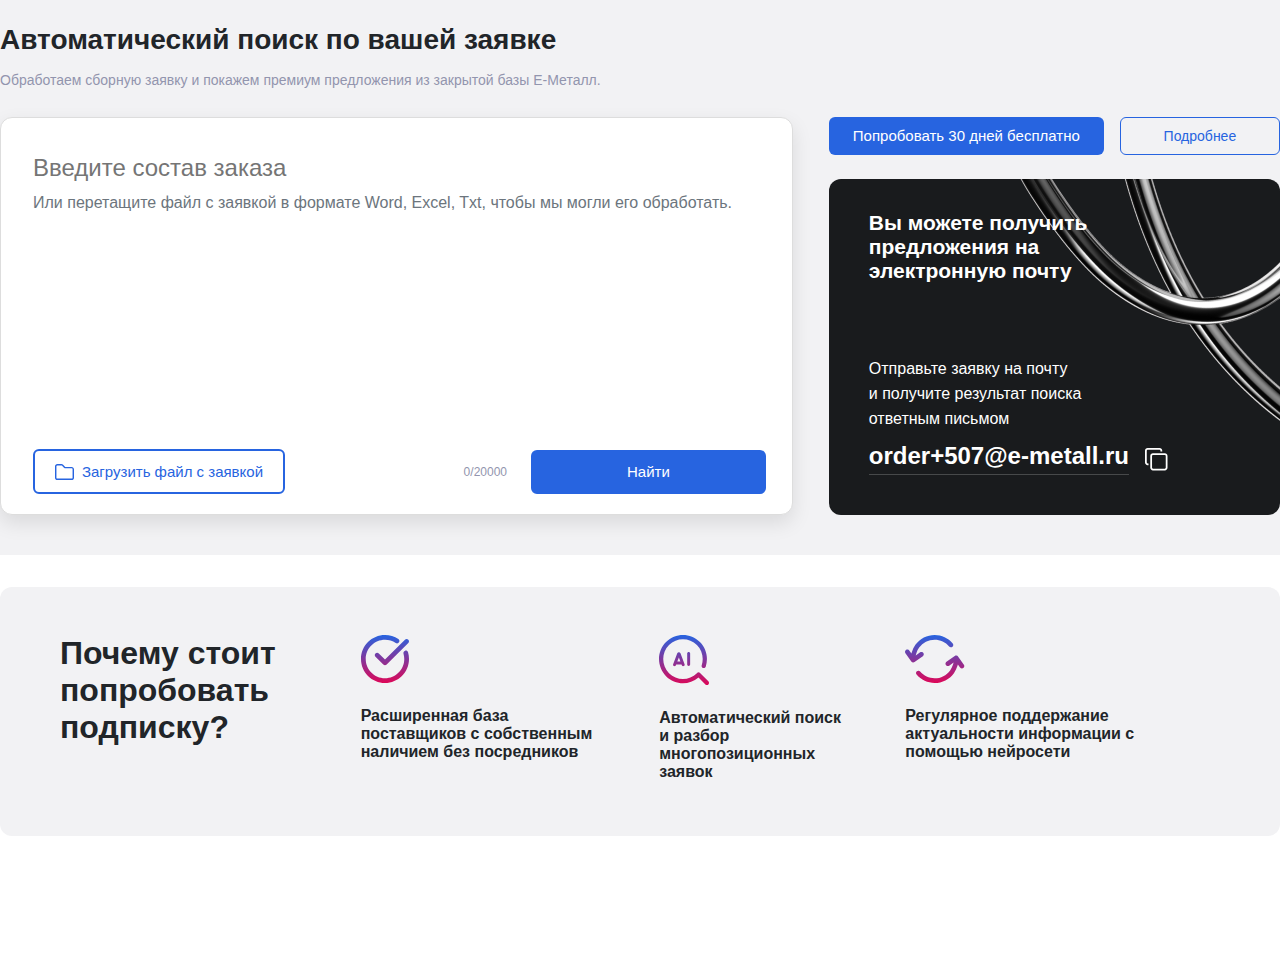
==== commit c2a7c19c: "version 2.0" ====
--- a/index.html
+++ b/index.html
@@ -4,21 +4,10 @@
    <meta charset="UTF-8">
    <meta name="viewport" content="width=device-width, initial-scale=1.0">
    <link rel="stylesheet" href="css/styles.css">
-   <!-- <link rel="stylesheet" href="css/autosearch.css"> -->
    <title>Document</title>
 </head>
 <body>
-   <div class="backdrop hidden" id="dragiver-backdrop"></div>
-   <!-- <div class="header-promo">
-      <p class="header-promo__text">Первые 10 поисков беплатно!</p>
-      <div class="subscribe-btn">
-         <span class="subscribe-btn__text">
-            Купить подписку 1 400 ₽/месяц
-         </span>
-         <span class="subscribe-btn__sale">–30%</span>
-      </div>
-   </div> -->
-   
+   <div class="backdrop hidden" id="dragover-backdrop"></div>
    <main>
       <section class="autosearch">
          <div class="autosearch__container">
@@ -42,7 +31,7 @@
                      accept=".xlsx,.xls,.txt,.doc,.docx,.xml,application/msword,application/vnd.openxmlformats-officedocument.wordprocessingml.document" 
                   />
                   <label for="docpicker" class="autosearch-form__custom-input">
-                     <img src="img/file-input.svg">
+                     <span class="autosearch-form__custom-input-icon"></span>
                      Загрузить файл с заявкой
                   </label>
                   <div class="autosearch-form__symbol-counter gray2 fs_12"><span id="symbol-counter">0</span>/20000</div>
@@ -52,7 +41,44 @@
                      Перетащите файл c заявкой в формате Word, Excel, Txt, <br> чтобы мы могли его обработать.
                      <div id="close-btn" class="autosearch-dragover__close">Отмена</div>
                   </div>
-                  <img src="img/logo-pro.png" inert class="autosearch-form__logo">
+                  <div class="form-results">
+                     <div class="form-results__body">
+                        <div class="form-results__file">
+                           <div class="form-results__logo"></div>
+                           <div class="form-results__text">
+                              <div class="form-results__title fw_600">
+                                 <span>Ваша заявка</span>
+                                 <span class="form-results__status">
+                                    <img src="img/ai-file-success.svg">
+                                    Готово
+                                 </span>
+                              </div>
+                              <div class="form-results__subtitle">
+                                 <span>Труба профильная 50х50 ...</span>
+                                 <a href="#">Показать</a>
+                              </div>
+                           </div>
+                           <div class="form-results__close-file"></div>
+                        </div>
+                        <div class="form-results__container">
+                           <h3 class="fs_21 fw_600">Распознано 4 позиции</h3>
+                           <div class="form-results__wrapper">
+                              <a href="" class="secondary-btn btn_38">Перейти к результатам</a>
+                              <a href="" class="secondary-btn btn_38">
+                                 <svg width="15" height="12" viewBox="0 0 15 12" fill="none" xmlns="http://www.w3.org/2000/svg">
+                                    <path fill-rule="evenodd" clip-rule="evenodd" d="M3.66885 0.181794C3.9199 0.424186 3.9199 0.81719 3.66885 1.05958L2.19485 2.48276H10.0714C12.7934 2.48276 15 4.61326 15 7.24138C15 9.86946 12.7934 12 10.0714 12H4.07143C3.71639 12 3.42858 11.7221 3.42858 11.3793C3.42858 11.0365 3.71639 10.7586 4.07143 10.7586H10.0714C12.0833 10.7586 13.7143 9.18389 13.7143 7.24138C13.7143 5.29886 12.0833 3.72414 10.0714 3.72414H2.19485L3.66885 5.14731C3.9199 5.3897 3.9199 5.78268 3.66885 6.02507C3.4178 6.26748 3.01076 6.26748 2.75971 6.02507L0.188286 3.54234C-0.0627621 3.29995 -0.0627621 2.90694 0.188286 2.66455L2.75971 0.181794C3.01076 -0.0605979 3.4178 -0.0605979 3.66885 0.181794Z" fill="currentColor"/>
+                                 </svg>
+                                 Новый поиск
+                              </a>
+                              <p>Все ваши поиски сохраняются в личном кабинете в разделе <a href="#">Смарт-поиски</a> </p>
+                           </div>
+                        </div>
+                     </div>
+                     <div class="progress__container blue" id="progress-container">
+                        <span id="progress-status">Начинаем загрузку...</span>
+                        <div class="progress-bg"><div class="progress-line" id="progress"></div></div>
+                     </div>
+                  </div>
                </form>
                <div class="additional-info">
                   <div class="btns-wrapper">
@@ -68,16 +94,12 @@
                      </div>
                   </div>
                </div>
-               <div class="progress__container hidden blue" id="progress-container">
-                  <span id="progress-status">Начинаем загрузку...</span>
-                  <div class="progress-bg"><div class="progress-line" id="progress"></div></div>
-               </div>
             </div>
          </div>
       </section>
       <section class="search-results">
          <div class="search-results__header">
-            <h2 class="search-results__title fs_28 fw_600"></h2>
+            <h2 class="search-results__title fs_28 fw_600">Результаты поиска</h2>
             <p class="search-results__subtitle">Сначала из <button type="button" class="blue city-modal">Москвы</button></p>
             <label class="toggle" for="city-checkbox">
                <input class="search-results__checkbox" type="checkbox" id="city-checkbox">
@@ -88,6 +110,27 @@
          </div>
          <ul class="search-results__list" id="search-results__list">
          </ul>
+      </section>
+      <section class="subscribe-promo  fw_600">
+         <h2 class="subscribe-promo__title fs_32">Почему стоит попробовать подписку?</h2>
+         <div class="subscribe-promo__item">
+            <img src="img/ai-search-1.svg" class="subscribe-promo__icon">
+            <p class="subscribe-promo__text">
+               Расширенная база поставщиков с собственным наличием без посредников
+            </p>
+         </div>
+         <div class="subscribe-promo__item">
+            <img src="img/ai-search-2.svg" class="subscribe-promo__icon">
+            <p class="subscribe-promo__text">
+               Автоматический поиск и разбор многопозиционных заявок
+            </p>
+         </div>
+         <div class="subscribe-promo__item">
+            <img src="img/ai-search-3.svg" class="subscribe-promo__icon">
+            <p class="subscribe-promo__text">
+               Регулярное поддержание актуальности информации с помощью нейросети
+            </p>
+         </div>
       </section>
    </main>
    <div class="modal-wrapper hidden" id="modal-card-window">
@@ -120,7 +163,6 @@
                   </div>
                </div>
             </div>
-            
          </div>
          <div class="cart-modal__footer">
             <a href="#" class="btn btn_lightblue" id="cart-modal__return">Продолжить покупки</a>
--- a/css/styles.css
+++ b/css/styles.css
@@ -1280,7 +1280,10 @@
   background: #F2F2F4;
 }
 main .autosearch__container {
-  padding: 24px 112px 40px 112px;
+  padding-top: 24px;
+  padding-bottom: 40px;
+  max-width: 1456px;
+  margin: 0 auto;
 }
 main .autosearch__title {
   margin-bottom: 12px;
@@ -1305,6 +1308,10 @@
   align-items: center;
   box-shadow: 0px 8px 20px 0px rgba(0, 0, 0, 0.1019607843);
   position: relative;
+  border: 1px solid #DDDDDD;
+}
+main .autosearch__body .autosearch-form:focus-within {
+  border-color: #2764e0;
 }
 main .autosearch__body .autosearch-form #pseudo-placeholder {
   position: absolute;
@@ -1373,6 +1380,20 @@
   line-height: 25px;
   padding: 8px;
   cursor: pointer;
+  transition: all 0.3s ease;
+}
+main .autosearch__body .autosearch-form__custom-input:hover {
+  color: #FFFFFF;
+  background: #2764e0;
+  border-color: #FFFFFF;
+}
+main .autosearch__body .autosearch-form__custom-input:hover .autosearch-form__custom-input-icon {
+  background-image: url(../img/file-input-active.svg);
+}
+main .autosearch__body .autosearch-form__custom-input-icon {
+  width: 19px;
+  height: 16px;
+  background-image: url(../img/file-input.svg);
 }
 main .autosearch__body .autosearch-form__symbol-counter {
   grid-area: counter;
@@ -1384,10 +1405,157 @@
   grid-area: btn;
   padding: 0 96px;
 }
-main .autosearch__body .autosearch-form__logo {
+main .autosearch__body .autosearch-form .form-results {
+  display: none;
   position: absolute;
-  top: 18px;
-  right: 26px;
+  top: 0;
+  left: 0;
+  background: #FFFFFF;
+  width: 100%;
+  height: 100%;
+  padding: 32px;
+  padding-bottom: 36px;
+  border-radius: 12px;
+  flex-direction: column;
+  justify-content: flex-end;
+}
+main .autosearch__body .autosearch-form .form-results__file {
+  display: flex;
+  gap: 16px;
+  position: relative;
+  align-items: center;
+  width: -moz-max-content;
+  width: max-content;
+}
+main .autosearch__body .autosearch-form .form-results__file .form-results__logo {
+  height: 64px;
+  width: 64px;
+  min-height: 64px;
+  min-width: 64px;
+  border-radius: 50%;
+  background: #f2f2f4;
+  background-image: url(../img/ai-file-text.svg);
+  background-position: center;
+  background-repeat: no-repeat;
+}
+main .autosearch__body .autosearch-form .form-results__file .form-results__logo.doc {
+  background-image: url(../img/ai-file-doc.png);
+}
+main .autosearch__body .autosearch-form .form-results__file .form-results__text .form-results__title {
+  width: -moz-max-content;
+  width: max-content;
+}
+main .autosearch__body .autosearch-form .form-results__file .form-results__text .form-results__title .form-results__status {
+  display: none;
+  margin-left: 16px;
+  color: #1A913C;
+  font-size: 14px;
+  font-weight: 400;
+}
+main .autosearch__body .autosearch-form .form-results__file .form-results__text .form-results__subtitle {
+  color: #6c757d;
+  padding-top: 4px;
+  width: -moz-max-content;
+  width: max-content;
+}
+main .autosearch__body .autosearch-form .form-results__file .form-results__text .form-results__subtitle a {
+  display: none;
+  color: #2764e0;
+}
+main .autosearch__body .autosearch-form .form-results__file .form-results__text .form-results__subtitle a:visited {
+  color: #2764e0;
+}
+main .autosearch__body .autosearch-form .form-results__file .form-results__close-file {
+  width: 32px;
+  height: 32px;
+  border-radius: 6px;
+  background: #f2f2f4;
+  background-image: url(../img/search-close.svg);
+  background-position: center;
+  background-repeat: no-repeat;
+  cursor: pointer;
+  position: absolute;
+  top: 0;
+  right: -40px;
+}
+main .autosearch__body .autosearch-form .form-results__container {
+  display: none;
+}
+main .autosearch__body .autosearch-form .form-results .progress__container {
+  background: #FFFFFF;
+  border-radius: 12px;
+  margin-top: 24px;
+}
+main .autosearch__body .autosearch-form .form-results .progress__container .progress-bg {
+  margin-top: 12px;
+  width: 100%;
+  height: 5px;
+  border-radius: 12px;
+  background: #F2F2F4;
+}
+main .autosearch__body .autosearch-form .form-results .progress__container .progress-bg .progress-line {
+  background: #2764e0;
+  border-radius: 12px;
+  height: 100%;
+  width: 0;
+  transition: width 0.4s ease;
+}
+main .autosearch__body .autosearch-form .form-results.finished {
+  justify-content: unset;
+}
+main .autosearch__body .autosearch-form .form-results.finished .form-results__body {
+  display: flex;
+  flex-direction: column;
+  justify-content: space-between;
+  height: 100%;
+}
+main .autosearch__body .autosearch-form .form-results.finished .form-results__body .form-results__close-file {
+  display: none;
+}
+main .autosearch__body .autosearch-form .form-results.finished .form-results__body .form-results__title .form-results__status {
+  display: inline;
+}
+main .autosearch__body .autosearch-form .form-results.finished .form-results__body .form-results__subtitle a {
+  display: inline;
+}
+main .autosearch__body .autosearch-form .form-results.finished .form-results__container {
+  display: block;
+}
+main .autosearch__body .autosearch-form .form-results.finished .form-results__container .form-results__wrapper {
+  display: flex;
+  gap: 16px;
+}
+main .autosearch__body .autosearch-form .form-results.finished .form-results__container h3 {
+  margin-bottom: 16px;
+}
+main .autosearch__body .autosearch-form .form-results.finished .form-results__container a {
+  white-space: nowrap;
+}
+main .autosearch__body .autosearch-form .form-results.finished .form-results__container p {
+  font-size: 14px;
+  max-width: 332px;
+  color: #6c757d;
+}
+main .autosearch__body .autosearch-form .form-results.finished .form-results__container p a:visited {
+  color: #2764e0;
+}
+main .autosearch__body .autosearch-form .form-results.finished .form-results__container .secondary-btn {
+  max-width: -moz-max-content;
+  max-width: max-content;
+  padding: 20px;
+}
+main .autosearch__body .autosearch-form .form-results.finished .form-results__container .secondary-btn:nth-child(2) {
+  border-color: #6c757d;
+  color: #6c757d;
+}
+main .autosearch__body .autosearch-form .form-results.finished .form-results__container .secondary-btn:nth-child(2) svg {
+  position: relative;
+  right: 4px;
+  margin-right: 4px;
+}
+main .autosearch__body .autosearch-form .form-results.finished .form-results__container .secondary-btn:nth-child(2):hover {
+  color: #FFFFFF;
+  border-color: #2764e0;
 }
 main .autosearch__body .additional-info {
   display: flex;
@@ -1434,32 +1602,11 @@
   padding-bottom: 6px;
   border-bottom: 1px solid #47494a;
 }
-main .autosearch__body .progress__container {
-  grid-column: span 2;
-  padding: 22px 26px;
-  background: #FFFFFF;
-  border-radius: 12px;
-}
-main .autosearch__body .progress__container.hidden {
-  display: none;
-}
-main .autosearch__body .progress__container .progress-bg {
-  margin-top: 12px;
-  width: 100%;
-  height: 5px;
-  border-radius: 12px;
-  background: #F2F2F4;
-}
-main .autosearch__body .progress__container .progress-bg .progress-line {
-  background: #2764e0;
-  border-radius: 12px;
-  height: 100%;
-  width: 0;
-  transition: width 0.4s ease;
-}
 main .search-results {
   display: none;
-  padding: 52px 112px;
+  padding: 52px 0;
+  max-width: 1456px;
+  margin: 0 auto;
 }
 main .search-results__header {
   display: flex;
@@ -1568,30 +1715,85 @@
 }
 main .search-results__list .result-item .position-filter__body input {
   width: 96px;
-  height: 38px;
+  height: 36px;
   padding: 9px 16px;
-  border: 1px solid #DDDDDD;
+  border: none;
   border-radius: 6px;
-  border-collapse: collapse;
-  outline: none;
-}
-main .search-results__list .result-item .position-filter__body input:focus {
-  border-color: #2764e0;
-}
-main .search-results__list .result-item .position-filter__body.double-input .focused {
-  border-color: #2764e0;
+  outline: 1px solid #DDDDDD;
+}
+main .search-results__list .result-item .position-filter__body input:focus, main .search-results__list .result-item .position-filter__body input:hover {
+  outline-color: #2764e0;
+}
+main .search-results__list .result-item .position-filter__body.double-input {
+  position: relative;
 }
 main .search-results__list .result-item .position-filter__body.double-input input:first-child {
   border-top-right-radius: 0;
   border-bottom-right-radius: 0;
-  border-right: none;
   width: 80px;
 }
-main .search-results__list .result-item .position-filter__body.double-input input:last-child {
+main .search-results__list .result-item .position-filter__body.double-input input:first-child:hover, main .search-results__list .result-item .position-filter__body.double-input input:first-child:focus {
+  position: relative;
+  top: 0;
+  left: 0;
+}
+main .search-results__list .result-item .position-filter__body.double-input input:nth-child(2) {
   border-top-left-radius: 0;
   border-bottom-left-radius: 0;
   width: 90px;
-  text-align: right;
+  text-align: center;
+}
+main .search-results__list .result-item .position-filter__body.double-input:hover input, main .search-results__list .result-item .position-filter__body.double-input:focus-within input {
+  outline-color: #2764e0;
+}
+main .search-results__list .result-item .position-filter__body.double-input .amount-input-icon {
+  position: absolute;
+  top: 16px;
+  right: 10px;
+  background-image: url(../img/form_arrow.svg);
+  background-position: center;
+  background-repeat: no-repeat;
+  background-size: contain;
+  width: 10px;
+  height: 6px;
+  cursor: pointer;
+}
+main .search-results__list .result-item .position-filter__body.double-input .amount-input-icon::before {
+  content: "";
+  position: absolute;
+  top: -5px;
+  left: -3px;
+  right: -5px;
+  bottom: -5px;
+  background: transparent;
+}
+main .search-results__list .result-item .position-filter__body.double-input .amount-dropdown {
+  position: absolute;
+  z-index: 10;
+  right: 0;
+  top: 36px;
+  background: #FFFFFF;
+  padding: 5px;
+  border: 1px solid #DDDDDD;
+  border-radius: 6px;
+  width: 90px;
+  display: flex;
+  flex-direction: column;
+  align-items: center;
+  gap: 4px;
+}
+main .search-results__list .result-item .position-filter__body.double-input .amount-dropdown.hidden {
+  display: none;
+}
+main .search-results__list .result-item .position-filter__body.double-input .amount-dropdown .dropdown-item {
+  text-align: center;
+  width: 100%;
+  border-radius: 4px;
+  padding: 2px;
+  cursor: pointer;
+}
+main .search-results__list .result-item .position-filter__body.double-input .amount-dropdown .dropdown-item:hover {
+  background: #F5F5F5;
 }
 main .search-results__list .result-item__close {
   display: flex;
@@ -1604,45 +1806,96 @@
   border-bottom-right-radius: 12px;
   cursor: pointer;
 }
-main .search-results__list .result-item__btn-more {
-  margin-top: 32px;
-  font-size: 15px;
-  line-height: 25px;
-}
-main .search-results__list .result-item__btn-more.disable {
-  pointer-events: none;
-  opacity: 0.2;
-}
-
-table {
+main .search-results__list .result-item__body .table.table-striped {
   width: 100%;
   border-spacing: 0;
   border-collapse: collapse;
   color: #212529;
   position: relative;
 }
-table tr {
+main .search-results__list .result-item__body .table.table-striped tr {
   height: 43px;
 }
-table tr:nth-child(even) {
+main .search-results__list .result-item__body .table.table-striped tr.result-table__tbody-tr:nth-child(odd) {
   background: #F8F8F8;
 }
-table .result-table__headers-row td {
+main .search-results__list .result-item__body .table.table-striped .result-table__thead-tr th {
   font-size: 13px;
   font-weight: 600;
 }
-table td {
+main .search-results__list .result-item__body .table.table-striped .result-table__td,
+main .search-results__list .result-item__body .table.table-striped .result-table__th {
   border-bottom: 1px solid #DFE2E6;
   padding: 0 14px;
   font-size: 14px;
 }
-table td.info {
+main .search-results__list .result-item__body .table.table-striped .result-table__td.info,
+main .search-results__list .result-item__body .table.table-striped .result-table__th.info {
   padding: 0;
-}
-table td.warehouse {
+  position: relative;
+}
+main .search-results__list .result-item__body .table.table-striped .result-table__td.info .info-icon,
+main .search-results__list .result-item__body .table.table-striped .result-table__th.info .info-icon {
+  background-image: url(../img/info-gray.svg);
+  border-radius: 100%;
+  background-color: rgba(0, 0, 0, 0);
+  background-position: center;
+  background-repeat: no-repeat;
+  background-size: contain;
+  margin-top: 3px;
+  width: 18px;
+  height: 18px;
+  transition: background-image 0.3s;
+  cursor: pointer;
+}
+main .search-results__list .result-item__body .table.table-striped .result-table__td.info .info-icon:hover,
+main .search-results__list .result-item__body .table.table-striped .result-table__th.info .info-icon:hover {
+  background-image: url(../img/info_hover.svg);
+}
+main .search-results__list .result-item__body .table.table-striped .result-table__td.info .extra-info,
+main .search-results__list .result-item__body .table.table-striped .result-table__th.info .extra-info {
+  display: none;
+  position: absolute;
+  z-index: 10;
+  top: 32px;
+  left: 20px;
+  border-radius: 12px;
+  box-shadow: 0px 8px 20px 0px rgba(0, 0, 0, 0.2);
+  background: #FFFFFF;
+  min-width: 350px;
+}
+main .search-results__list .result-item__body .table.table-striped .result-table__td.info .extra-info__header,
+main .search-results__list .result-item__body .table.table-striped .result-table__th.info .extra-info__header {
+  font-size: 12px;
+  font-weight: 600;
+  padding: 6px 12px;
+  background-color: #FDF3E7;
+  border-top-left-radius: 12px;
+  border-top-right-radius: 12px;
+  display: flex;
+  justify-content: space-between;
+}
+main .search-results__list .result-item__body .table.table-striped .result-table__td.info .extra-info__header span,
+main .search-results__list .result-item__body .table.table-striped .result-table__th.info .extra-info__header span {
+  display: inline-block;
+  margin-left: auto;
+  font-weight: 400;
+  color: #1A913C;
+}
+main .search-results__list .result-item__body .table.table-striped .result-table__td.info .extra-info__dl,
+main .search-results__list .result-item__body .table.table-striped .result-table__th.info .extra-info__dl {
+  padding: 8px 12px 12px;
+  display: grid;
+  grid-template-columns: auto auto;
+  grid-template-rows: repeat(3, auto);
+  gap: 0.2em 15px;
+}
+main .search-results__list .result-item__body .table.table-striped .result-table__td.warehouse,
+main .search-results__list .result-item__body .table.table-striped .result-table__th.warehouse {
   color: #2764e0;
 }
-table td.warehouse span {
+main .search-results__list .result-item__body .table.table-striped .result-table__td.warehouse span,
+main .search-results__list .result-item__body .table.table-striped .result-table__th.warehouse span {
   display: inline-flex;
   justify-content: center;
   align-items: center;
@@ -1657,36 +1910,103 @@
   padding-bottom: 2px;
   margin-right: 8px;
 }
-table td.warehouse a:visited {
+main .search-results__list .result-item__body .table.table-striped .result-table__td.warehouse a:visited,
+main .search-results__list .result-item__body .table.table-striped .result-table__th.warehouse a:visited {
   color: #2764e0;
 }
-table td .btn-cart {
+main .search-results__list .result-item__body .table.table-striped .result-table__td .btn-cart,
+main .search-results__list .result-item__body .table.table-striped .result-table__th .btn-cart {
   display: inline-block;
   height: 24px;
   padding: 2px 10px;
   font-size: 14px;
   margin-right: 26px;
 }
-table td:last-child {
+main .search-results__list .result-item__body .table.table-striped .result-table__td:last-child,
+main .search-results__list .result-item__body .table.table-striped .result-table__th:last-child {
   text-align: right;
 }
-table td .more-container {
+main .search-results__list .result-item__body .table.table-striped .result-table__td .more-container,
+main .search-results__list .result-item__body .table.table-striped .result-table__th .more-container {
   display: inline-flex;
   position: relative;
-  bottom: 3px;
-}
-table .loading-container {
+  width: 27px;
+  height: 27px;
+  cursor: pointer;
+  padding: 6px;
+  border-radius: 4px;
+  transition: background 0.3s ease;
+}
+main .search-results__list .result-item__body .table.table-striped .result-table__td .more-container img,
+main .search-results__list .result-item__body .table.table-striped .result-table__th .more-container img {
+  height: 100%;
+  width: 100%;
+  -o-object-fit: contain;
+     object-fit: contain;
+}
+main .search-results__list .result-item__body .table.table-striped .result-table__td .more-container:active,
+main .search-results__list .result-item__body .table.table-striped .result-table__th .more-container:active {
+  background: #E3E3E3;
+}
+main .search-results__list .result-item__body .table.table-striped .result-table__td .more-container .more-menu,
+main .search-results__list .result-item__body .table.table-striped .result-table__th .more-container .more-menu {
+  padding: 10px 12px;
+  border-radius: 12px;
+  width: -moz-fit-content;
+  width: fit-content;
+  box-shadow: 0px 8px 20px 0px rgba(0, 0, 0, 0.2);
+  background: #FFFFFF;
   position: absolute;
-  top: 0;
+  z-index: 10;
+  top: 27px;
+  right: 0;
+  display: none;
+}
+main .search-results__list .result-item__body .table.table-striped .result-table__td .more-container .more-menu .more-option,
+main .search-results__list .result-item__body .table.table-striped .result-table__th .more-container .more-menu .more-option {
+  padding: 12px;
+  border-radius: 5px;
+  display: flex;
+  align-items: center;
+  white-space: nowrap;
+  gap: 8px;
+}
+main .search-results__list .result-item__body .table.table-striped .result-table__td .more-container .more-menu .more-option:hover,
+main .search-results__list .result-item__body .table.table-striped .result-table__th .more-container .more-menu .more-option:hover {
+  background: #F5F5F5;
+}
+main .search-results__list .result-item__body .table.table-striped .result-table__td .more-container .more-menu .more-option img,
+main .search-results__list .result-item__body .table.table-striped .result-table__th .more-container .more-menu .more-option img {
+  -o-object-fit: contain;
+     object-fit: contain;
+  height: 14px;
+  width: 14px;
+}
+main .search-results__list .result-item__body .table.table-striped .result-table__td .more-container .more-menu .more-option.warning,
+main .search-results__list .result-item__body .table.table-striped .result-table__th .more-container .more-menu .more-option.warning {
+  color: #DD0858;
+}
+main .search-results__list .result-item__body .table.table-striped .result-table__td .more-container .more-menu .more-option.warning :visited,
+main .search-results__list .result-item__body .table.table-striped .result-table__th .more-container .more-menu .more-option.warning :visited {
+  color: #DD0858;
+}
+main .search-results__list .result-item__body .table.table-striped .result-table__td .more-container .more-menu .more-option :visited,
+main .search-results__list .result-item__body .table.table-striped .result-table__th .more-container .more-menu .more-option :visited {
+  color: #212529;
+}
+main .search-results__list .result-item__body .table.table-striped .loading-container {
+  position: absolute;
+  top: 43px;
   left: 0;
   bottom: 0;
   right: 0;
   background: #FFFFFF;
   opacity: 0.9;
-}
-table .loading-container .loading-circle {
+  display: block;
+}
+main .search-results__list .result-item__body .table.table-striped .loading-container .loading-circle {
   position: relative;
-  top: 0;
+  top: 7px;
   margin: 0 auto;
   width: 48px;
   aspect-ratio: 1;
@@ -1738,6 +2058,27 @@
     transform: scaleY(-1) rotate(-135deg);
   }
 }
+main .search-results__list .result-item__btn-more {
+  margin-top: 32px;
+  font-size: 15px;
+  line-height: 25px;
+}
+main .search-results__list .result-item__btn-more.disable {
+  pointer-events: none;
+  opacity: 0.2;
+}
+main .subscribe-promo {
+  border-radius: 12px;
+  max-width: 1456px;
+  margin: 32px auto 122px;
+  padding: 48px 133px 55px 60px;
+  display: flex;
+  gap: 57px;
+  background: #F2F2F4;
+}
+main .subscribe-promo__icon {
+  margin-bottom: 20px;
+}
 
 .modal-wrapper {
   position: fixed;
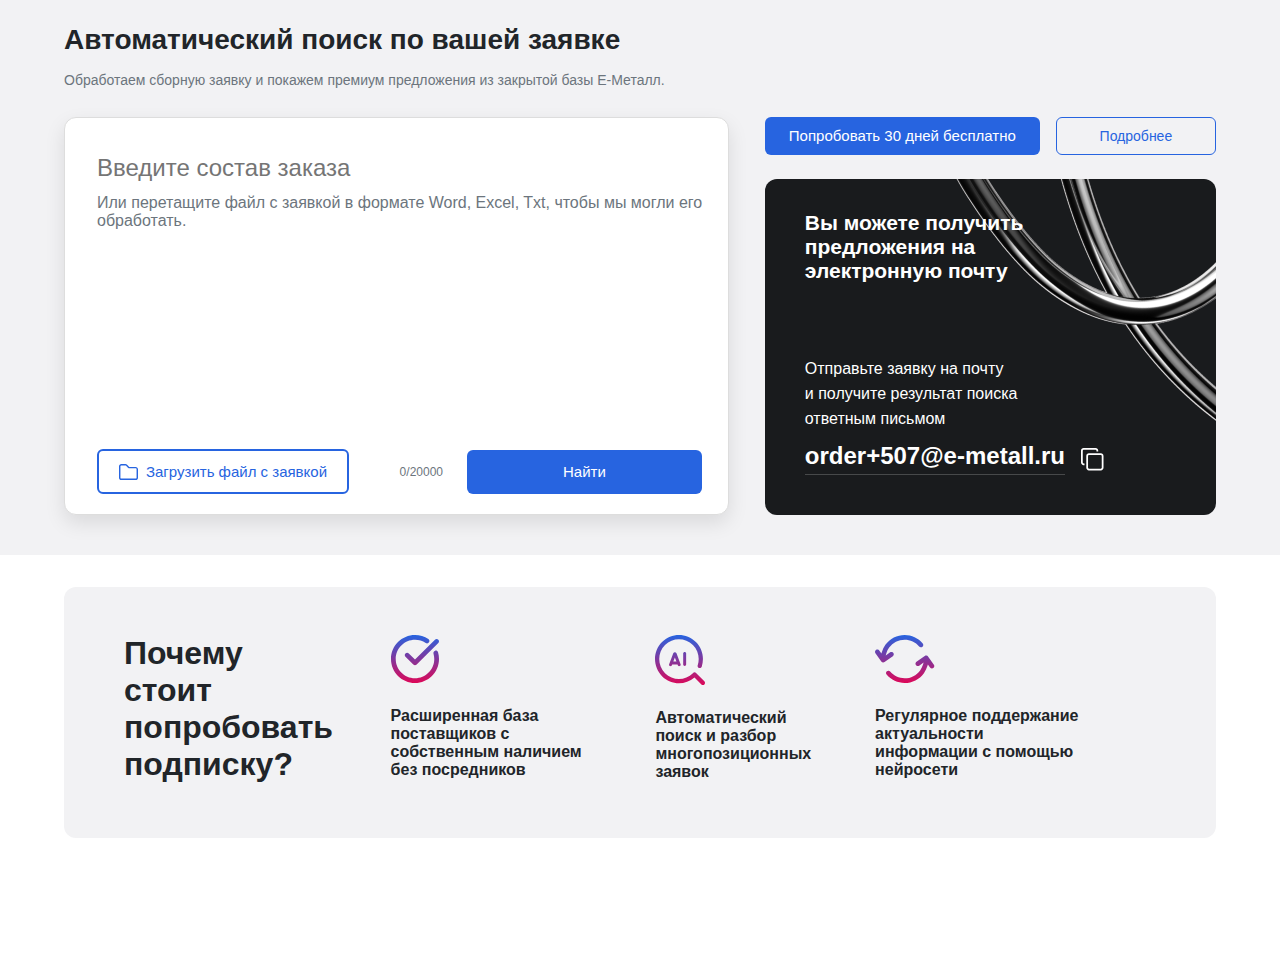
==== commit 08141170: "add profile, profile-media" ====
--- a/index.html
+++ b/index.html
@@ -37,7 +37,11 @@
                   <div class="autosearch-form__symbol-counter gray2 fs_12"><span id="symbol-counter">0</span>/20000</div>
                   <button class="autosearch-form__btn btn btn_44" id="btn-find">Найти</button>
                   <div class="autosearch-dragover hidden" id="autosearch-dragover">
-                     <img src="img/Upload.svg">
+                     <svg width="39" height="49" viewBox="0 0 39 49" fill="none" xmlns="http://www.w3.org/2000/svg">
+                        <path d="M29.2857 38.4663H9.71432C9.06047 38.4663 8.52529 38.9986 8.52529 39.6499C8.52529 40.3007 9.06047 40.8335 9.71432 40.8335H29.2977C29.9515 40.8335 30.4867 40.3007 30.4867 39.6499C30.4867 38.9986 29.9515 38.4663 29.2857 38.4663Z" fill="white"/>
+                        <path d="M18.311 20.4876L13.4121 25.7311C12.9603 26.2043 12.2114 26.2399 11.7119 25.7901C11.2365 25.352 11.2008 24.5946 11.6526 24.1213L18.6204 16.6766C18.8461 16.44 19.1552 16.2979 19.4884 16.2979C19.8211 16.2979 20.1302 16.44 20.3563 16.6766L27.3241 24.1213C27.7759 24.5946 27.7402 25.3404 27.2644 25.7901C27.0387 26.0032 26.7412 26.1098 26.4558 26.1098C26.1351 26.1098 25.8256 25.9793 25.5879 25.7311L20.689 20.4876V33.4124C20.689 34.0632 20.1542 34.5959 19.5 34.5959C18.8461 34.5959 18.311 34.0632 18.311 33.4124V20.4876Z" fill="white"/>
+                        <path fill-rule="evenodd" clip-rule="evenodd" d="M26.5272 0.3787C26.3015 0.142059 25.992 0 25.6713 0H6.46833C2.92489 0 0 2.89988 0 6.42669V42.5729C0 46.1001 2.92489 49 6.46833 49H32.5317C36.0751 49 39 46.1001 39 42.5729V13.8713C39 13.5637 38.8573 13.268 38.6552 13.0429L26.5272 0.3787ZM26.8719 4.17804L34.9931 12.6642H29.7138C28.1443 12.6642 26.8719 11.4096 26.8719 9.84733V4.17804ZM32.5317 46.6328H6.46833C4.24499 46.6328 2.37807 44.7984 2.37807 42.5729V6.42669C2.37807 4.21355 4.23298 2.36716 6.46833 2.36716H24.4939V9.84733C24.4939 12.7233 26.8246 15.0314 29.7138 15.0314H36.6219V42.5729C36.6219 44.7984 34.767 46.6328 32.5317 46.6328Z" fill="white"/>
+                     </svg>
                      Перетащите файл c заявкой в формате Word, Excel, Txt, <br> чтобы мы могли его обработать.
                      <div id="close-btn" class="autosearch-dragover__close">Отмена</div>
                   </div>
@@ -49,7 +53,10 @@
                               <div class="form-results__title fw_600">
                                  <span>Ваша заявка</span>
                                  <span class="form-results__status">
-                                    <img src="img/ai-file-success.svg">
+                                    <svg width="14" height="10" viewBox="0 0 14 10" fill="none" xmlns="http://www.w3.org/2000/svg">
+                                       <path d="M0.2955 5.47787C0.20213 5.38904 0.127789 5.28216 0.0769916 5.16371C0.0261941 5.04527 0 4.91774 0 4.78887C0 4.65999 0.0261941 4.53246 0.0769916 4.41402C0.127789 4.29558 0.20213 4.1887 0.2955 4.09987L0.2625 4.13087C0.456752 3.94695 0.714296 3.84479 0.9818 3.84553C1.2493 3.84628 1.50628 3.94987 1.6995 4.13487L4.5795 6.90487L11.4645 0.282867C11.6584 0.100969 11.9143 -0.000185533 12.1802 2.5547e-07C12.4461 0.000186044 12.7019 0.101699 12.8955 0.283867L12.8625 0.252867C12.9565 0.341869 13.0313 0.44916 13.0823 0.568143C13.1333 0.687125 13.1594 0.815282 13.159 0.944731C13.1587 1.07418 13.1318 1.20218 13.0801 1.32087C13.0284 1.43955 12.953 1.54641 12.8585 1.63487L5.3005 8.90287C5.10609 9.08583 4.84945 9.18813 4.58249 9.18905C4.31552 9.18998 4.05817 9.08948 3.8625 8.90787L0.2955 5.47787Z" fill="currentColor"/>
+                                    </svg>
+                                       
                                     Готово
                                  </span>
                               </div>
@@ -90,7 +97,10 @@
                      <p class="search-request__text lh_156">Отправьте заявку на почту <br>и получите результат поиска<br> ответным письмом</p>
                      <div class="search-request__link-wrapper">
                         <a href="mailto:order+507@e-metall.ru" class="search-request__link fw_600 fs_24">order+507@e-metall.ru</a>
-                        <img src="img/copy.svg" id="search-request__copy-btn">
+                        <svg id="search-request__copy-btn" width="23" height="23" viewBox="0 0 23 23" fill="none" xmlns="http://www.w3.org/2000/svg">
+                           <path d="M19.8633 22.5H7.91016C6.45612 22.5 5.27344 21.3173 5.27344 19.8633V7.91016C5.27344 6.45612 6.45612 5.27344 7.91016 5.27344H19.8633C21.3173 5.27344 22.5 6.45612 22.5 7.91016V19.8633C22.5 21.3173 21.3173 22.5 19.8633 22.5ZM7.91016 7.03125C7.42552 7.03125 7.03125 7.42552 7.03125 7.91016V19.8633C7.03125 20.3479 7.42552 20.7422 7.91016 20.7422H19.8633C20.3479 20.7422 20.7422 20.3479 20.7422 19.8633V7.91016C20.7422 7.42552 20.3479 7.03125 19.8633 7.03125H7.91016ZM3.51562 15.4688H2.63672C2.15208 15.4688 1.75781 15.0745 1.75781 14.5898V2.63672C1.75781 2.15208 2.15208 1.75781 2.63672 1.75781H14.5898C15.0745 1.75781 15.4688 2.15208 15.4688 2.63672V3.47168H17.2266V2.63672C17.2266 1.18268 16.0439 0 14.5898 0H2.63672C1.18268 0 0 1.18268 0 2.63672V14.5898C0 16.0439 1.18268 17.2266 2.63672 17.2266H3.51562V15.4688Z" fill="white"/>
+                        </svg>
+                           
                      </div>
                   </div>
                </div>
@@ -114,19 +124,63 @@
       <section class="subscribe-promo  fw_600">
          <h2 class="subscribe-promo__title fs_32">Почему стоит попробовать подписку?</h2>
          <div class="subscribe-promo__item">
-            <img src="img/ai-search-1.svg" class="subscribe-promo__icon">
+            <svg class="subscribe-promo__icon" width="48" height="48" viewBox="0 0 48 48" fill="none" xmlns="http://www.w3.org/2000/svg">
+               <path d="M47.0495 17.308C46.6817 16.0545 45.3717 15.3333 44.1137 15.7014C42.8581 16.0684 42.14 17.3831 42.5068 18.6372C43.0102 20.3613 43.2667 22.1662 43.2667 24C43.2667 34.6231 34.6231 43.2667 24 43.2667C13.3769 43.2667 4.73333 34.6231 4.73333 24C4.73333 13.3769 13.3769 4.73333 24 4.73333C27.8622 4.73333 31.5759 5.86238 34.7414 7.9967C35.8246 8.72772 37.2966 8.44039 38.0263 7.35756C38.7563 6.27412 38.472 4.80295 37.3877 4.07227C33.4367 1.40811 28.8069 0 24 0C10.7667 0 0 10.7658 0 24C0 37.2342 10.7667 48 24 48C37.2333 48 48 37.2342 48 24C48 21.7166 47.6812 19.4651 47.0495 17.308Z" fill="url(#paint0_linear_164_281)"/>
+               <path fill-rule="evenodd" clip-rule="evenodd" d="M47.3065 4.62726C46.3821 3.70341 44.8844 3.70341 43.96 4.62726L23.9999 24.5864L17.8065 18.3939C16.8821 17.4701 15.3842 17.4703 14.4598 18.3941C13.536 19.3185 13.5361 20.8163 14.4599 21.7407L22.3266 29.6074C22.7892 30.0699 23.3944 30.3007 23.9999 30.3007C24.6054 30.3007 25.2107 30.0699 25.6733 29.6074L47.3067 7.97393C48.2305 7.04951 48.2303 5.55167 47.3065 4.62726Z" fill="url(#paint1_linear_164_281)"/>
+               <defs>
+               <linearGradient id="paint0_linear_164_281" x1="24" y1="9.4061e-06" x2="24" y2="47.9998" gradientUnits="userSpaceOnUse">
+               <stop stop-color="#2764E0"/>
+               <stop offset="1" stop-color="#DD0858"/>
+               </linearGradient>
+               <linearGradient id="paint1_linear_164_281" x1="24" y1="9.4061e-06" x2="24" y2="47.9998" gradientUnits="userSpaceOnUse">
+               <stop stop-color="#2764E0"/>
+               <stop offset="1" stop-color="#DD0858"/>
+               </linearGradient>
+               </defs>
+            </svg>
             <p class="subscribe-promo__text">
                Расширенная база поставщиков с собственным наличием без посредников
             </p>
          </div>
          <div class="subscribe-promo__item">
-            <img src="img/ai-search-2.svg" class="subscribe-promo__icon">
+            <svg class="subscribe-promo__icon" width="50" height="50" viewBox="0 0 50 50" fill="none" xmlns="http://www.w3.org/2000/svg">
+               <path d="M40.913 7.06041C31.5536 -2.35347 16.379 -2.35347 7.01959 7.06041C-2.33986 16.4743 -2.33986 31.7371 7.01959 41.151C15.9223 50.1055 30.0864 50.5425 39.5026 42.4619L46.3852 49.3769C47.2128 50.2084 48.5538 50.2076 49.3805 49.3752C50.2072 48.5428 50.2064 47.194 49.3788 46.3625L41.0504 37.9949C40.6507 37.5934 40.1081 37.369 39.5431 37.3718C38.9782 37.3746 38.4378 37.6043 38.0421 38.0098C37.9913 38.0619 37.9732 38.081 37.9603 38.0945C37.9487 38.1068 37.9413 38.1146 37.9178 38.1383C30.2126 45.8883 17.7201 45.8883 10.0149 38.1383C2.30965 30.3883 2.30965 17.8231 10.0149 10.0731C17.7201 2.32308 30.2126 2.32308 37.9178 10.0731C43.3621 15.5491 44.9616 23.4315 42.7061 30.3261C42.3405 31.4437 42.9448 32.6478 44.056 33.0155C45.1671 33.3833 46.3642 32.7754 46.7298 31.6578C49.4654 23.2958 47.5314 13.7172 40.913 7.06041Z" fill="url(#paint0_linear_164_283)"/>
+               <path d="M29.6646 17.0145C30.4807 17.0145 31.1423 17.6799 31.1423 18.5007V29.5472C31.1423 30.368 30.4807 31.0334 29.6646 31.0334C28.8485 31.0334 28.1869 30.368 28.1869 29.5472V18.5007C28.1869 17.6799 28.8485 17.0145 29.6646 17.0145Z" fill="url(#paint1_linear_164_283)"/>
+               <path fill-rule="evenodd" clip-rule="evenodd" d="M17.1922 29.4753L16.9028 30.2396C16.6124 31.0067 15.7586 31.3917 14.996 31.0995C14.2333 30.8074 13.8506 29.9487 14.141 29.1816L18.265 18.2907C18.2693 18.2793 18.2737 18.268 18.2783 18.2567C18.8625 16.8209 20.8853 16.8164 21.4731 18.2538C21.4786 18.2673 21.4839 18.2808 21.489 18.2944L25.5755 29.1858C25.8636 29.9538 25.4782 30.8113 24.7147 31.1011C23.9512 31.3909 23.0986 31.0033 22.8105 30.2353L22.5253 29.4753H17.1922ZM18.3178 26.5027L19.871 22.4009L21.41 26.5027H18.3178Z" fill="url(#paint2_linear_164_283)"/>
+               <defs>
+               <linearGradient id="paint0_linear_164_283" x1="25" y1="9.79802e-06" x2="25" y2="49.9998" gradientUnits="userSpaceOnUse">
+               <stop stop-color="#2764E0"/>
+               <stop offset="1" stop-color="#DD0858"/>
+               </linearGradient>
+               <linearGradient id="paint1_linear_164_283" x1="25" y1="9.79802e-06" x2="25" y2="49.9998" gradientUnits="userSpaceOnUse">
+               <stop stop-color="#2764E0"/>
+               <stop offset="1" stop-color="#DD0858"/>
+               </linearGradient>
+               <linearGradient id="paint2_linear_164_283" x1="25" y1="9.79802e-06" x2="25" y2="49.9998" gradientUnits="userSpaceOnUse">
+               <stop stop-color="#2764E0"/>
+               <stop offset="1" stop-color="#DD0858"/>
+               </linearGradient>
+               </defs>
+            </svg>
             <p class="subscribe-promo__text">
                Автоматический поиск и разбор многопозиционных заявок
             </p>
          </div>
          <div class="subscribe-promo__item">
-            <img src="img/ai-search-3.svg" class="subscribe-promo__icon">
+            <svg class="subscribe-promo__icon" width="60" height="48" viewBox="0 0 60 48" fill="none" xmlns="http://www.w3.org/2000/svg">
+               <path d="M17.8359 21.2009L9.54956 27.0901C8.52417 27.8106 6.99988 27.5474 6.29322 26.5358L0.431765 18.2078C-0.316526 17.1409 -0.0671363 15.6582 0.985964 14.9099C1.38782 14.6328 1.8451 14.4803 2.33008 14.4803C2.38904 14.4803 2.45105 14.4803 2.51331 14.4833C2.58264 14.4866 2.65235 14.4935 2.71814 14.5081C3.34168 14.6051 3.88208 14.9515 4.24231 15.4642L6.40406 18.5404L6.80591 17.1686C7.60962 14.4803 8.80127 12.0139 10.381 9.85217C14.8705 3.68591 22.0761 0 29.6558 0C36.6395 0 43.2355 3.06238 47.7389 8.38336C48.5703 9.36719 48.4456 10.8637 47.4618 11.709C46.9768 12.1108 46.3809 12.3187 45.7573 12.2633C45.1338 12.2217 44.5657 11.9307 44.1638 11.4457C40.561 7.16394 35.2677 4.7113 29.6558 4.7113C23.4756 4.7113 17.8359 7.59351 14.1638 12.6235C12.889 14.3695 11.9191 16.3649 11.2816 18.5404L10.7135 20.4665L15.12 17.3348C15.6327 16.9746 16.2423 16.8221 16.866 16.933C17.4895 17.0439 18.0299 17.3903 18.3901 17.903C19.1384 18.97 18.889 20.4526 17.8359 21.2009Z" fill="url(#paint0_linear_164_284)"/>
+               <path d="M58.8798 29.806C59.6281 30.873 59.3785 32.3557 58.3254 33.1039C57.3001 33.8384 55.7758 33.5612 55.0553 32.522L52.8936 29.4597L52.4917 30.8315C51.6881 33.5197 50.4963 35.9862 48.9168 38.1478C44.4271 44.3141 37.2354 48 29.6558 48C22.6581 48 16.0761 44.9377 11.5726 39.6028C10.7273 38.6051 10.8521 37.1224 11.8358 36.2772C12.2654 35.9169 12.792 35.7229 13.3463 35.7229C13.368 35.7229 13.392 35.725 13.4171 35.7276C13.4562 35.7316 13.4982 35.7368 13.5403 35.7368C14.1638 35.7922 14.7319 36.0832 15.1338 36.5543C18.7366 40.8361 24.0299 43.2887 29.6418 43.2887C35.822 43.2887 41.4756 40.4065 45.1338 35.3765C46.4086 33.6306 47.3785 31.6351 48.016 29.4597L48.5841 27.5335L44.1776 30.6652C43.6649 31.0255 43.0414 31.1779 42.4318 31.067C41.8081 30.97 41.2677 30.6236 40.9075 30.1109C40.1592 29.0439 40.4086 27.5613 41.4617 26.813L49.7481 20.9238C50.2609 20.5635 50.8705 20.4111 51.494 20.522C52.1176 20.619 52.6581 20.9654 53.0183 21.4781L58.8798 29.806Z" fill="url(#paint1_linear_164_284)"/>
+               <defs>
+               <linearGradient id="paint0_linear_164_284" x1="29.6558" y1="9.4061e-06" x2="29.6558" y2="47.9998" gradientUnits="userSpaceOnUse">
+               <stop stop-color="#2764E0"/>
+               <stop offset="1" stop-color="#DD0858"/>
+               </linearGradient>
+               <linearGradient id="paint1_linear_164_284" x1="29.6558" y1="9.4061e-06" x2="29.6558" y2="47.9998" gradientUnits="userSpaceOnUse">
+               <stop stop-color="#2764E0"/>
+               <stop offset="1" stop-color="#DD0858"/>
+               </linearGradient>
+               </defs>
+            </svg>
             <p class="subscribe-promo__text">
                Регулярное поддержание актуальности информации с помощью нейросети
             </p>
@@ -136,7 +190,10 @@
    <div class="modal-wrapper hidden" id="modal-card-window">
       <div class="backdrop hidden modal-card__backdrop" id="modal-card__backdrop"></div>
       <div class="cart-modal">
-         <img src="img/modal-close-gray.svg" class="cart-modal__close" id="cart-modal__close-btn">
+         <svg class="cart-modal__close" id="cart-modal__close-btn" width="16" height="16" viewBox="0 0 16 16" fill="none" xmlns="http://www.w3.org/2000/svg">
+            <path d="M0.266929 0.266929C-0.0889771 0.622835 -0.0889754 1.19987 0.266929 1.55577L6.71116 8L0.266944 14.4442C-0.0889597 14.8001 -0.0889597 15.3771 0.266944 15.7331C0.62285 16.089 1.19989 16.089 1.55579 15.7331L8 9.28885L14.4442 15.7331C14.8001 16.089 15.3772 16.089 15.7331 15.7331C16.089 15.3771 16.089 14.8001 15.7331 14.4442L9.28884 8L15.7331 1.55577C16.089 1.19987 16.089 0.622835 15.7331 0.266929C15.3772 -0.0889765 14.8001 -0.0889765 14.4442 0.266929L8 6.71116L1.55577 0.266929C1.19987 -0.0889765 0.622833 -0.0889765 0.266929 0.266929Z" fill="#9295AE"/>
+         </svg>
+            
          <div class="cart-modal__container">
             <h3 class="cart-modal__title fs_24 fw_600">Товар добавлен в корзину</h3>
             <div class="cart-modal__body">
--- a/css/styles.css
+++ b/css/styles.css
@@ -1,3 +1,4 @@
+@charset "UTF-8";
 * {
   box-sizing: border-box;
 }
@@ -100,7 +101,7 @@
 
 .btn {
   padding: 11px 24px 13px;
-  background: #2764e0;
+  background: #2764E0;
   font-size: 15px;
   display: flex;
   align-items: center;
@@ -214,7 +215,7 @@
   background: #F5F5F5;
 }
 .btn_order {
-  color: #2764e0;
+  color: #2764E0;
   background: #E9F0FC;
   border-radius: 8px;
   padding: 10px 24px;
@@ -225,7 +226,7 @@
 }
 .btn_order:hover {
   color: #fff;
-  background: #2764e0;
+  background: #2764E0;
   transition: all 0.3s;
 }
 .btn_order:active {
@@ -241,11 +242,11 @@
   padding: 11px 0;
   text-align: center;
   text-decoration: none;
-  color: #2764e0;
+  color: #2764E0;
 }
 .btn_lightblue:hover {
   color: #fff;
-  background: #2764e0;
+  background: #2764E0;
   transition: all 0.3s;
 }
 .btn_lightblue:active {
@@ -260,7 +261,7 @@
   border-radius: 5px;
   border: 1px solid #2764E0;
   background-color: #fff;
-  color: #2764e0;
+  color: #2764E0;
   font-size: 14px;
   line-height: normal;
   display: flex;
@@ -352,7 +353,7 @@
   position: absolute;
   bottom: 12px;
   right: 12px;
-  background: #2764e0;
+  background: #2764E0;
   border-radius: 30px;
   color: #FFFFFF;
   font-style: normal;
@@ -365,16 +366,16 @@
 }
 
 .blue {
-  color: #2764e0;
+  color: #2764E0;
   text-decoration: none;
 }
 
 .gray {
-  color: #9295ae;
+  color: #9295AE;
 }
 
 .gray2 {
-  color: #9295ae;
+  color: #6C757D;
   line-height: normal;
 }
 
@@ -747,7 +748,7 @@
   font-weight: 400;
   font-size: 12px;
   line-height: 14px;
-  color: #9295ae;
+  color: #9295AE;
   height: 22px;
 }
 
@@ -756,7 +757,7 @@
   height: 16px;
   min-width: 16px;
   min-height: 16px;
-  background: #2764e0;
+  background: #2764E0;
   display: flex;
   align-items: center;
   justify-content: center;
@@ -1043,7 +1044,7 @@
   margin-right: 12px;
 }
 .sitesCount__site_active {
-  background: #2764e0;
+  background: #2764E0;
   color: #fff;
 }
 .sitesCount__site:hover {
@@ -1102,8 +1103,8 @@
   transition: all 0.3s;
 }
 .radio__mark:hover {
-  background-color: #2764e0;
-  border: 1px solid #2764e0;
+  background-color: #2764E0;
+  border: 1px solid #2764E0;
   color: #fff;
   border-right: none;
 }
@@ -1112,14 +1113,14 @@
   display: none;
 }
 .checkbox:checked + .checkbox__mark {
-  background-color: #2764e0;
+  background-color: #2764E0;
   background-image: url(../img/checked.svg);
   background-repeat: no-repeat;
   background-position: center;
 }
 .checkbox__mark {
   border-radius: 6px;
-  border: 1px solid #2764e0;
+  border: 1px solid #2764E0;
   width: 24px;
   height: 24px;
   display: block;
@@ -1244,6 +1245,8636 @@
   display: none;
 }
 
+header {
+  box-shadow: 0px 1px 14px rgba(47, 61, 84, 0.15);
+  padding: 9px 0 0;
+}
+header .btn {
+  padding: 11px 25px 13px 16px;
+  white-space: nowrap;
+}
+header .city-modal img {
+  display: block;
+}
+
+.header__wrapper {
+  display: flex;
+  justify-content: space-between;
+  align-items: flex-end;
+  padding-bottom: 21px;
+}
+.header__item {
+  margin: 2px 26px 0 26px;
+  text-align: center;
+  text-decoration: none;
+  position: relative;
+}
+.header__item .header__text {
+  font-size: 12px;
+  line-height: 116%;
+  margin-top: 3px;
+  color: #222;
+}
+.header__item:first-child {
+  margin-right: 15px;
+}
+.header__item:last-child {
+  margin-right: 0;
+}
+.header__item img {
+  display: block;
+  margin: 0 auto;
+}
+.header__item__counter {
+  position: relative;
+}
+.header__item__counter::before {
+  content: "2";
+  border-radius: 30px;
+  display: flex;
+  align-items: center;
+  justify-content: center;
+  background: #DD0858;
+  width: -moz-fit-content;
+  width: fit-content;
+  padding: 0 2px;
+  min-width: 13px;
+  height: 16px;
+  color: #FFF;
+  text-align: center;
+  position: absolute;
+  top: -8px;
+  right: 3px;
+  font-size: 11px;
+  z-index: 5;
+  font-weight: 600;
+  border: 2px solid #fff;
+}
+.header__indicator {
+  display: flex;
+  justify-content: space-between;
+}
+.header__indicator__item {
+  margin: 0 20px 0 32px;
+}
+.header__indicator__number {
+  font-family: "Bebas Neue";
+  font-size: 26px;
+  color: #333333;
+}
+.header__text {
+  font-weight: 400;
+  font-size: 14px;
+  color: #333333;
+  white-space: nowrap;
+}
+.header__icons {
+  display: flex;
+  justify-content: space-between;
+  align-items: flex-end;
+  margin-left: auto;
+}
+.header__profile {
+  background: linear-gradient(#DD0858, #2764E0);
+  width: 54px;
+  height: 54px;
+  border-radius: 100%;
+  position: relative;
+  display: flex;
+  justify-content: center;
+  align-items: center;
+  cursor: pointer;
+}
+.header__profile__back_white {
+  width: 50px;
+  height: 50px;
+  border-radius: 100%;
+  position: absolute;
+  top: 50%;
+  left: 50%;
+  transform: translate(-50%, -50%);
+  background: #fff;
+}
+.header__profile__back_gray {
+  width: 44px;
+  height: 44px;
+  border-radius: 100%;
+  position: absolute;
+  top: 50%;
+  left: 50%;
+  transform: translate(-50%, -50%);
+  background: #F2F3F7;
+}
+.header__profile img {
+  position: relative;
+  z-index: 2;
+}
+.header__place {
+  display: flex;
+  align-items: flex-end;
+  position: relative;
+  cursor: pointer;
+}
+.header__place img {
+  margin-right: 12px;
+  display: block;
+  margin-bottom: -6px;
+}
+.header__place .fs_14 {
+  color: #222;
+  line-height: 100%;
+}
+.header__place__quest {
+  position: absolute;
+  background: #FFFFFF;
+  box-shadow: 0px 12px 30px rgba(0, 0, 0, 0.12);
+  border-radius: 12px;
+  width: 357px;
+  height: 177px;
+  padding: 24px;
+  bottom: -200px;
+  right: 0;
+  z-index: 10;
+}
+.header__place__quest .fs_14 {
+  line-height: 150%;
+}
+.header__place__quest .btn {
+  padding: 10px 23px 10px;
+  font-size: 14px;
+}
+.header__menu_mob {
+  padding: 9px 0 13px;
+  background: #FFFFFF;
+  box-shadow: 0px -1px 14px rgba(47, 61, 84, 0.15);
+  display: none;
+}
+.header__menu_mob .header__text {
+  color: #212529;
+}
+.header__menu_mob .header__item:first-child {
+  margin-right: 18px;
+  margin-left: 5px;
+}
+.header__menu_mob .header__item:nth-child(2) {
+  margin-right: 6px;
+}
+.header__menu_mob .header__item__img {
+  width: 28px;
+  height: 28px;
+  margin: 0 auto;
+  background-color: transparent;
+  background-repeat: no-repeat;
+  background-position: center;
+  background-size: auto;
+}
+.header__menu_mob .header__item__img-1 {
+  background-image: url(../img/mobmenu-fixed-icon1.svg);
+}
+.header__menu_mob .header__item__img-2 {
+  background-image: url(../img/mobmenu-fixed-icon2.svg);
+}
+.header__menu_mob .header__item__img-3 {
+  background-image: url(../img/mobmenu-fixed-icon3.svg);
+}
+.header__menu_mob .header__item__img-4 {
+  background-image: url(../img/mobmenu-fixed-icon4.svg);
+}
+.header__menu_mob .header__item__img-5 {
+  background-image: url(../img/mobmenu-fixed-icon5.svg);
+}
+.header__menu_mob .header__item_active {
+  text-decoration: none;
+}
+.header__menu_mob .header__item_active .header__item__img-1 {
+  background-image: url(../img/mobmenu-fixed-icon1-active.svg);
+}
+.header__menu_mob .header__item_active .header__item__img-2 {
+  background-image: url(../img/mobmenu-fixed-icon2-active.svg);
+}
+.header__menu_mob .header__item_active .header__item__img-3 {
+  background-image: url(../img/mobmenu-fixed-icon3-active.svg);
+}
+.header__menu_mob .header__item_active .header__item__img-4 {
+  background-image: url(../img/mobmenu-fixed-icon4-active.svg);
+}
+.header__menu_mob .header__item_active .header__item__img-5 {
+  background-image: url(../img/mobmenu-fixed-icon5-active.svg);
+}
+.header__menu_mob .header__item_active .header__text {
+  color: #2764E0;
+}
+.header__menu_mob .header__item__counter::before {
+  top: -3px;
+  right: 3px;
+}
+
+.logo {
+  width: 133px;
+  margin-right: 27px;
+}
+.logo img {
+  width: 100%;
+}
+
+.menu {
+  list-style-type: none;
+  display: flex;
+  justify-content: space-between;
+}
+.menu__item {
+  margin: 0 34px 0 0;
+}
+.menu__link {
+  font-style: normal;
+  font-weight: 400;
+  font-size: 14px;
+  line-height: 100%;
+  text-decoration: none;
+  color: #222;
+}
+.menu__link:hover {
+  text-decoration-line: underline;
+}
+.menu__link:active {
+  color: #f20f0f;
+}
+
+.hamburger {
+  display: none;
+  justify-content: space-between;
+  flex-direction: column;
+  z-index: 2;
+  top: 22px;
+  right: 40px;
+  cursor: pointer;
+  border: none;
+  padding: 10px;
+  width: 50px;
+  height: 43px;
+  transition: all 0.4s;
+}
+.hamburger span {
+  transition: all 0.4s;
+  width: 100%;
+  height: 2px;
+  background: #212529;
+  display: block;
+}
+.hamburger_active {
+  border: none;
+  top: 0;
+  z-index: 15;
+  position: relative;
+  right: -8px;
+}
+.hamburger_active span:nth-child(1) {
+  transform: rotate(45deg) translateY(11px);
+}
+.hamburger_active span:nth-child(2) {
+  display: none;
+}
+.hamburger_active span:nth-child(3) {
+  transform: rotate(-45deg) translateY(-11px);
+}
+
+.main-menu__mobile {
+  position: fixed;
+  background: #fff;
+  display: none;
+  top: 60px;
+  left: -100%;
+  z-index: 13;
+  width: 100%;
+  height: 100vh;
+  overflow-y: auto;
+  transition: all 0.2s;
+}
+.main-menu__mobile__link {
+  font-size: 14px;
+  font-style: normal;
+  font-weight: 400;
+  line-height: normal;
+  color: #212529;
+  text-decoration: none;
+}
+.main-menu__mobile__item {
+  padding: 0 16px;
+  border-bottom: 1px solid #F2F2F4;
+  min-height: 43px;
+  display: flex;
+  align-items: center;
+}
+.main-menu__mobile__item-catalog {
+  padding-right: 32px;
+  font-size: 14px;
+  font-style: normal;
+  font-weight: 600;
+  line-height: normal;
+  position: relative;
+  padding-top: 20px;
+  height: 63px;
+}
+.main-menu__mobile__item-catalog::after {
+  content: "";
+  background: url(../img/menu-catalog-arrow.svg) no-repeat center;
+  background-size: contain;
+  display: block;
+  width: 7px;
+  height: 13px;
+  position: absolute;
+  right: 16px;
+  top: 65%;
+  transform: translateY(-50%);
+}
+.main-menu__mobile__item-catalog::before {
+  content: "";
+  position: absolute;
+  width: 100%;
+  height: 4px;
+  display: block;
+  top: -4px;
+  left: 0;
+  box-shadow: 0px 1px 14px 0px rgba(47, 61, 84, 0.15);
+}
+.main-menu__mobile .wrapper_start {
+  padding: 0 16px;
+  margin-top: 56px;
+}
+.main-menu__mobile .wrapper_start .help__item {
+  width: 49%;
+  padding: 20px 16px 0;
+}
+.main-menu__mobile .wrapper_start .help__item:first-child {
+  color: #fff;
+}
+.main-menu__mobile .wrapper_start .help__item:nth-child(2) {
+  background: #E9F0FC;
+}
+.main-menu__mobile-active {
+  left: 0;
+}
+
+.menu__catalog {
+  position: absolute;
+  z-index: 101;
+  background: #fff;
+  width: 100%;
+  padding-top: 20px;
+  top: 140px;
+  left: 0;
+  transition: all 0.3s;
+}
+.menu__catalog__wrap {
+  display: grid;
+  grid-template-columns: 286px 1fr;
+}
+.menu__catalog__scroll {
+  max-height: 760px;
+  overflow-y: auto;
+}
+.menu__catalog__scroll::-webkit-scrollbar {
+  width: 4px;
+}
+.menu__catalog__scroll::-webkit-scrollbar-track {
+  background: transparent;
+}
+.menu__catalog__scroll::-webkit-scrollbar-thumb {
+  background-color: #B7B7B7;
+  border-radius: 3px;
+}
+.menu__catalog__link {
+  padding: 0px 11px 0px 0;
+  border-radius: 6px;
+  display: grid;
+  grid-template-columns: 32px 1fr 50px;
+  cursor: pointer;
+  margin-bottom: 2px;
+  gap: 12px;
+  align-items: center;
+  transition: all 0.3s;
+  max-width: 273px;
+  min-height: 38px;
+}
+.menu__catalog__link .fs_14 {
+  line-height: normal;
+}
+.menu__catalog__link_active {
+  background: #2764E0;
+  color: #fff;
+}
+.menu__catalog__img {
+  max-width: 32px;
+  height: 25px;
+}
+.menu__catalog__img img {
+  width: 100%;
+  height: 100%;
+  -o-object-fit: contain;
+     object-fit: contain;
+}
+.menu__catalog__count {
+  width: -moz-fit-content;
+  width: fit-content;
+  height: 19px;
+  color: #2764E0;
+  text-align: center;
+  font-size: 11px;
+  font-weight: 600;
+  line-height: normal;
+  border-radius: 30px;
+  background: #E9F0FC;
+  padding: 2px 6px;
+  white-space: nowrap;
+  justify-self: end;
+}
+.menu__catalog__content {
+  display: none;
+  padding-left: 48px;
+}
+.menu__catalog__content > .wrapper {
+  align-items: flex-start;
+  padding-top: 14px;
+  flex-wrap: wrap;
+}
+.menu__catalog__content_active {
+  display: block;
+}
+.menu__catalog__content .providerscard__watched__subtitle {
+  width: -moz-fit-content;
+  width: fit-content;
+  line-height: normal;
+  margin-bottom: 12px;
+}
+.menu__catalog__list {
+  list-style-type: none;
+  font-size: 16px;
+  font-weight: 600;
+  width: 342px;
+  line-height: normal;
+}
+.menu__catalog__list li {
+  margin-bottom: 20px;
+}
+.menu__catalog__head {
+  align-items: flex-end;
+  margin-bottom: 32px;
+  line-height: normal;
+}
+.menu__catalog__spec {
+  align-self: flex-start;
+  border-radius: 10px;
+  background: #FFF;
+  box-shadow: 0px 10px 40px 0px rgba(0, 0, 0, 0.12);
+  padding: 20px 24px 24px;
+  font-size: 12px;
+  width: 340px;
+}
+.menu__catalog__spec .green {
+  border-radius: 4px;
+  background: #ECFCE9;
+  padding: 4px 8px;
+  width: -moz-fit-content;
+  width: fit-content;
+  position: relative;
+  z-index: 10;
+}
+.menu__catalog__spec__img {
+  width: 100%;
+  height: 188px;
+  margin-top: -10px;
+  margin-bottom: -6px;
+}
+.menu__catalog__spec__img img {
+  width: 100%;
+  height: 100%;
+  -o-object-fit: cover;
+     object-fit: cover;
+}
+.menu__catalog__spec .btn {
+  width: 113px;
+  height: 38px;
+  padding: 0;
+  text-align: center;
+  align-self: end;
+}
+.menu__catalog__spec .gray {
+  text-decoration: line-through;
+}
+.menu__catalog_hide {
+  top: -1000%;
+  opacity: 0;
+}
+.menu__catalog__overlay {
+  position: fixed;
+  z-index: 100;
+  left: 0;
+  width: 100%;
+  top: 160px;
+  transition: all 0.3s;
+  opacity: 0.3;
+  background: #000;
+  display: none;
+}
+.menu__catalog__overlay_active {
+  display: block;
+  height: 100vh;
+}
+.menu__catalog__search {
+  border-radius: 10px;
+  background: #E9F0FC;
+  padding: 24px;
+  width: 100%;
+  margin: 84px 0 20px;
+}
+
+.btn__burger_active {
+  background: url(../img/close_menu.svg) no-repeat center/cover;
+}
+.btn__burger_active span {
+  display: none;
+}
+
+.top_menu {
+  width: 81%;
+}
+.top_menu .menu {
+  width: 100%;
+  position: relative;
+  padding-right: 36px;
+  z-index: 3;
+}
+
+ul.menu {
+  padding: 0;
+  margin: 0;
+}
+
+ul.menu li {
+  list-style-type: none;
+  display: flex;
+  align-items: flex-end;
+  float: left;
+  padding: 0;
+  white-space: nowrap;
+}
+ul.menu li:first-child a {
+  margin-left: 0;
+}
+
+.dropdown-toggle {
+  cursor: pointer;
+  width: 26px;
+  height: 23px;
+  background: #fff;
+  border-radius: 8px;
+  display: flex;
+  justify-content: center;
+  align-items: center;
+}
+
+ul.menu li.dd_menu {
+  float: right;
+  position: absolute;
+  display: none;
+  right: 0;
+  top: 50%;
+  transform: translateY(-50%);
+}
+
+ul.menu ul.dropdown-menu {
+  display: none;
+  position: absolute;
+  top: 35px;
+  right: 10px;
+  padding: 5px;
+  border: #CCC 1px solid;
+  border-radius: 5px;
+  z-index: 2;
+  background: #fff;
+}
+
+ul.menu ul.dropdown-menu li {
+  float: none;
+  margin-bottom: 12px;
+}
+ul.menu ul.dropdown-menu li:first-child a {
+  margin: 0 10px;
+}
+
+ul.menu a {
+  color: #212529;
+  text-decoration: none;
+  display: inline-block;
+  margin: 0 10px;
+}
+
+.calc {
+  padding: 40px 0 160px;
+}
+.calc__wrap {
+  align-items: flex-start;
+}
+.calc__calc {
+  width: 49%;
+  max-width: 712px;
+}
+.calc__input {
+  border-radius: 0px 6px 6px 0px;
+  -webkit-appearance: none;
+     -moz-appearance: none;
+          appearance: none;
+  border: 1px solid #DDD;
+  background: transparent;
+  width: 100%;
+  max-width: 357px;
+  padding: 15px 28px 15px 20px;
+  font-size: 18px;
+}
+.calc__input:focus {
+  outline: 4px solid #e9effc;
+  border: 1px solid #2764e0;
+}
+.calc__input__wrap {
+  position: relative;
+  cursor: pointer;
+}
+.calc__input__wrap::after {
+  content: "";
+  display: block;
+  width: 10px;
+  height: 10px;
+  background: url(../img/form_arrow.svg) no-repeat center;
+  position: absolute;
+  right: 28px;
+  top: 50%;
+  transform: translateY(-50%);
+  z-index: -1;
+}
+.calc__input__wrap select {
+  font-size: 15px;
+  -webkit-appearance: none;
+     -moz-appearance: none;
+          appearance: none;
+}
+.calc__label {
+  position: relative;
+  width: 50%;
+  max-width: 357px;
+  display: block;
+}
+.calc__label .center {
+  border-radius: 5px;
+}
+.calc__label .center:focus {
+  border: 1px solid #2764e0;
+}
+.calc__label:nth-child(1) .calc__input {
+  border-radius: 6px 0px 0px 6px;
+  border-right: none;
+}
+.calc__label:nth-child(1) .calc__input:focus {
+  border-right: 1px solid #2764e0;
+}
+.calc__label:nth-child(1) .center {
+  border: 1px solid #ddd;
+  border-radius: 5px;
+}
+.calc__label:nth-child(1) .center:focus {
+  border: 1px solid #2764e0;
+}
+.calc__label:nth-child(2) .fs_14 {
+  margin-left: 9px;
+}
+.calc__label:nth-child(2) .calc__input__wrap::after {
+  right: 21px;
+}
+.calc__label:nth-child(2) .calc__input {
+  padding-left: 29px;
+}
+.calc__change {
+  position: absolute;
+  top: 57%;
+  right: -8px;
+  z-index: 3;
+  background: #fff;
+}
+.calc__label__range {
+  display: flex;
+  align-items: center;
+  position: relative;
+  width: 100%;
+  height: 16px;
+  overflow: hidden;
+  transform: scale(-1, 1);
+}
+.calc__volume {
+  gap: 32px;
+}
+.calc input[type=range] {
+  position: absolute;
+  width: 100%;
+  height: 3px;
+  -webkit-appearance: none;
+  background-color: #2764E0;
+  border-radius: 3px;
+  appearance: none;
+  -moz-appearance: none;
+}
+.calc input[type=range]::-webkit-slider-runnable-track {
+  height: 3px;
+  -webkit-appearance: none;
+  color: #13bba4;
+}
+.calc input[type=range]::-webkit-slider-thumb {
+  width: 16px;
+  -webkit-appearance: none;
+  height: 16px;
+  cursor: pointer;
+  border-radius: 100%;
+  border: 1px solid rgba(0, 0, 0, 0.25);
+  background: #fff;
+  box-shadow: -375px 0 0 375px #fff;
+  margin-top: -6.5px;
+}
+.calc input[type=range]::-moz-range-progress {
+  background-color: #FFF;
+}
+.calc input[type=range]::-moz-range-track {
+  background-color: #2764E0;
+}
+.calc input[type=range]::-ms-fill-lower {
+  background-color: #FFF;
+}
+.calc input[type=range]::-ms-fill-upper {
+  background-color: #FFF;
+}
+.calc .btn_order {
+  border: none;
+  width: 100%;
+  max-width: 712px;
+  height: 56px;
+  cursor: pointer;
+  font-weight: 600;
+  font-size: 15px;
+}
+.calc__delivery {
+  margin-top: 31px;
+  border-radius: 12px;
+  background: #FFF;
+  box-shadow: 0px 8px 20px 0px rgba(0, 0, 0, 0.1);
+  padding: 33px 32px 29px;
+  display: flex;
+  align-items: flex-end;
+  justify-content: flex-start;
+  -moz-column-gap: 36px;
+       column-gap: 36px;
+}
+.calc__delivery .btn {
+  width: 204px;
+  height: 44px;
+}
+.calc__delivery__content {
+  width: 63%;
+}
+.calc__delivery__wrap {
+  display: grid;
+  grid-template-columns: max-content 1fr 160px;
+  align-items: end;
+}
+.calc__delivery__line {
+  position: relative;
+  margin: 0 4px;
+}
+.calc__delivery__line::after {
+  content: "";
+  display: block;
+  width: 100%;
+  height: 1px;
+  background: #D9D9D9;
+  position: absolute;
+  bottom: 3px;
+  left: 0;
+}
+.calc__img {
+  margin: 15px 10px 0 0;
+}
+.calc__info {
+  display: flex;
+  justify-content: space-between;
+  align-items: center;
+  margin-top: 44px;
+  gap: 26px;
+}
+.calc__info .fs_14 {
+  width: 424px;
+}
+.calc__last {
+  width: 46%;
+  max-width: 663px;
+  padding-top: 27px;
+}
+.calc__last__item {
+  margin: 0 0 20px;
+  display: grid;
+  grid-template-columns: 1fr 1fr;
+  align-items: flex-end;
+  justify-content: space-between;
+  border-bottom: 1px solid #F2F2F4;
+  padding-bottom: 15px;
+}
+.calc__last__item__elem {
+  line-height: normal;
+  font-size: 16px;
+}
+.calc__last__item__elem:nth-child(1) {
+  grid-column: 1/3;
+}
+.calc__last__item__elem:nth-child(2) {
+  grid-column: 1/3;
+}
+.calc__last__item__elem:last-child {
+  text-align: right;
+}
+.calc__met {
+  padding-bottom: 117px;
+}
+.calc__met .calc__label:nth-child(1) .new-select {
+  border-radius: 6px;
+}
+.calc__met .calc__label:nth-child(2) .fs_14 {
+  margin-left: 0px;
+}
+.calc__met .calc__label:nth-child(2) .calc__input {
+  padding-left: 16px;
+}
+.calc__met .calc__label:nth-child(2) .new-select {
+  border-radius: 6px;
+}
+.calc__met__wrap {
+  justify-content: flex-start;
+  gap: 24px;
+}
+.calc__met .new-select {
+  padding: 0 16px;
+  line-height: 100%;
+  display: flex;
+  align-items: center;
+}
+.calc__met .new-select:empty {
+  background-color: #fff;
+  border: 1px solid #ddd;
+}
+.calc__wrap_g46 {
+  -moz-column-gap: 46px;
+       column-gap: 46px;
+}
+.calc__label:nth-child(1) .new-select {
+  border-radius: 6px 0 0 6px;
+}
+.calc__label:nth-child(2) .new-select {
+  border-radius: 0 6px 6px 0;
+}
+.calc__label_220 {
+  width: 220px;
+  max-width: 220px;
+  min-width: 220px;
+}
+.calc__label_220 .calc__input {
+  width: 220px;
+  max-width: 220px;
+  background-color: #E9F0FC;
+  border: 1px solid #8EB1ED;
+  padding: 10px 16px;
+}
+.calc__label_220 select {
+  -webkit-appearance: none;
+     -moz-appearance: none;
+          appearance: none;
+  background-image: url(../img/form_arrow.svg);
+  background-repeat: no-repeat;
+  background-position: center right 15px;
+  font-size: 15px;
+  height: 44px;
+}
+.calc__label_220:nth-child(1) .calc__input {
+  border-radius: 6px;
+  border-right: 1px solid #8EB1ED;
+}
+.calc__label_220:nth-child(2) .calc__input {
+  border-radius: 6px;
+}
+.calc__label_220:nth-child(3) .calc__input {
+  border-radius: 6px;
+}
+.calc__label_280 {
+  width: 100%;
+  max-width: 280px;
+  display: block;
+  position: relative;
+}
+.calc__label_280 .calc__input {
+  border-radius: 6px;
+  padding: 12px 16px;
+}
+.calc .radio__tabs {
+  width: 100%;
+}
+.calc .radio__tabs label {
+  width: 50%;
+  text-align: center;
+}
+.calc__item_280 {
+  width: 280px;
+}
+.calc__item_280 .btn {
+  width: 100%;
+  height: 50px;
+}
+.calc__mm::after {
+  content: "мм.";
+  position: absolute;
+  right: 12px;
+  top: 53%;
+  margin-top: 1px;
+}
+.calc__m::after {
+  content: "м.";
+  position: absolute;
+  right: 12px;
+  top: 53%;
+  margin-top: 1px;
+}
+.calc__form__text {
+  border-radius: 0px 0px 12px 12px;
+  background: #FFF;
+  box-shadow: 0px 8px 20px 0px rgba(0, 0, 0, 0.1);
+  padding: 15px 15px 21px;
+}
+.calc__form__img {
+  max-width: 380px;
+  position: relative;
+}
+.calc__form__img__name {
+  color: #FFF;
+  font-size: 20px;
+  position: absolute;
+  font-weight: 600;
+  top: 24px;
+  left: 32px;
+  max-width: 250px;
+  line-height: 140%;
+}
+.calc__img__blue {
+  border-radius: 20px 20px 0 0;
+  overflow: hidden;
+}
+.calc__img img {
+  max-width: 100%;
+  -o-object-fit: cover;
+     object-fit: cover;
+}
+.calc_mobile {
+  display: none;
+}
+.calc__last_met {
+  padding-top: 50px;
+  padding-left: 3px;
+}
+.calc .calc__last__item {
+  display: block;
+}
+.calc:not(.calc__met) .new-select {
+  border-radius: 6px;
+  border: 1px solid #DDD;
+  background: transparent;
+  width: 100%;
+  max-width: 100%;
+  padding: 15px 28px 15px 20px;
+  height: 50px;
+  white-space: nowrap;
+}
+
+.profile {
+  background: #f2f2f4;
+  padding: 32px 0 120px;
+}
+.profile .payBanner {
+  cursor: pointer;
+}
+.profile-banners {
+  padding-bottom: 89px;
+}
+.profile-banners .profile__media__count__wrap a {
+  margin-top: 3px;
+}
+.profile_pb84 {
+  padding-bottom: 83px;
+}
+.profile h1 {
+  margin: 0 0 26px;
+}
+.profile__name {
+  border-radius: 15px;
+  background: #fff;
+  padding: 28px 32px 30px;
+  margin-bottom: 45px;
+}
+.profile__name_mb39 {
+  margin-bottom: 39px;
+}
+.profile__name .fs_14 {
+  margin-top: 8px;
+}
+.profile__nav {
+  width: 340px;
+  max-width: 340px;
+  min-width: 340px;
+  margin-right: 32px;
+}
+.profile__nav .header__profile {
+  width: 60px;
+  height: 60px;
+}
+.profile__nav .header__profile__back_gray {
+  width: 90%;
+  height: 90%;
+}
+.profile__nav .header__profile__back_white {
+  width: 90%;
+  height: 90%;
+}
+.profile__days {
+  margin-top: 8px;
+  width: 100%;
+  height: 4px;
+  border-radius: 6px;
+  background: #e2e2e2;
+  position: relative;
+  overflow: hidden;
+}
+.profile__days__range {
+  position: absolute;
+  left: 0;
+  top: 0;
+  width: 36%;
+  height: 100%;
+  background: linear-gradient(270deg, #e01963 0%, #0d67ff 100%);
+}
+.profile__menu__link {
+  display: flex;
+  align-items: center;
+  justify-content: flex-start;
+  gap: 12px;
+  padding: 6px 32px;
+  width: 262px;
+  max-width: 262px;
+  color: #212529;
+  text-decoration: none;
+  border-radius: 6px;
+  transition: all 0.3s;
+  margin-bottom: 7px;
+  letter-spacing: -0.4px;
+}
+.profile__menu__link:hover {
+  background: #2764E0;
+  color: #fff;
+}
+.profile__menu__link:hover svg path {
+  fill: #fff;
+}
+.profile__menu__link_active {
+  background: #2764E0;
+  color: #fff;
+}
+.profile__menu__link_active svg path {
+  fill: #fff;
+}
+.profile__content {
+  background: #fff;
+  border-radius: 15px;
+  flex-grow: 1;
+}
+.profile__content .form__input {
+  background: #fff;
+  border: 1px solid #ddd;
+  width: 280px;
+  height: 44px;
+  margin-bottom: 8px;
+}
+.profile__content .form__input:focus {
+  border: 1px solid #2764E0;
+}
+.profile__title {
+  font-size: 20px;
+  padding: 24px 48px;
+  font-weight: 600;
+  border-bottom: 1px solid #ebebeb;
+}
+.profile__title_pt30 {
+  padding-top: 30px;
+}
+.profile__title_mb50 {
+  margin-bottom: 50px;
+}
+.profile__data {
+  padding: 0 48px;
+  margin-bottom: 52px;
+}
+.profile__data_mb62 {
+  margin-bottom: 62px;
+}
+.profile__data .wrapper_start {
+  gap: 24px;
+  position: relative;
+}
+.profile__data .fs_14 {
+  max-width: 428px;
+}
+.profile__data .blue {
+  display: block;
+}
+.profile__data .btn_order {
+  display: flex;
+  justify-content: flex-start;
+  align-items: center;
+  width: -moz-fit-content;
+  width: fit-content;
+  gap: 10px;
+  font-size: 15px;
+  white-space: nowrap;
+}
+.profile__data .btn_order:hover svg path {
+  fill: #fff;
+}
+.profile__data .input-file-list-item {
+  position: relative;
+  width: 100%;
+  min-height: 44px;
+  border-radius: 6px;
+  background: #F2F2F4;
+  color: #9295AE;
+  font-size: 14px;
+  gap: 19px;
+  line-height: normal;
+  display: flex;
+  justify-content: center;
+  align-items: center;
+  padding: 0 40px 0 40px;
+  max-width: 404px;
+}
+.profile__data .input-file-list-item::before {
+  content: "";
+  width: 17px;
+  height: 20px;
+  display: block;
+  background: url(../img/input-file-blue.svg) no-repeat center/contain;
+  position: absolute;
+  left: 20px;
+  top: 50%;
+  transform: translateY(-50%);
+}
+.profile__data .input-file-list-remove {
+  cursor: pointer;
+  position: absolute;
+  width: 16px;
+  height: 16px;
+  right: 16px;
+  top: 50%;
+  transform: translateY(-50%);
+  background: url(../img/cross.svg) no-repeat center/cover;
+}
+.profile__data .input-file-row {
+  flex-grow: 1;
+}
+.profile__bottom {
+  padding: 24px 48px;
+  border-top: 1px solid #ebebeb;
+}
+.profile__bottom .btn {
+  width: 151px;
+  height: 50px;
+  line-height: 167%;
+  padding-top: 12px;
+  padding-bottom: 13px;
+}
+.profile__input__label {
+  margin-bottom: 24px;
+  display: block;
+}
+.profile__input__label_mb16 {
+  margin-bottom: 16px;
+}
+.profile__input__label_mb40 {
+  margin-bottom: 40px;
+}
+.profile__input__wrap {
+  position: relative;
+  display: block;
+}
+.profile__input__wrap::before {
+  content: "+7";
+  position: absolute;
+  top: 43%;
+  left: 16px;
+  transform: translateY(-50%);
+  font-size: 15px;
+}
+.profile__input__wrap .form__input {
+  padding-left: 38px;
+}
+.profile__tooltip {
+  font-size: 16px;
+  padding: 4px;
+  background: #EFF2F7;
+  position: absolute;
+  display: none;
+  top: 0;
+  left: 0;
+}
+.profile__content__history {
+  flex-grow: 1;
+}
+.profile__content__history .profile__title {
+  padding: 0 0 24px 0;
+  line-height: normal;
+}
+.profile__content__history .profile__title_mb48 {
+  margin-bottom: 48px;
+}
+.profile__content__history .profile__title_pl16 {
+  padding-left: 16px;
+}
+.profile__content__block {
+  width: 50%;
+  max-width: 506px;
+  padding: 32px 32px 41px;
+  border-radius: 10px;
+  background: #fff;
+  box-shadow: 0px 10px 40px 0px rgba(0, 0, 0, 0.12);
+}
+.profile__content__block .fs_15 {
+  max-width: 410px;
+}
+.profile__content__block .form__input {
+  width: 280px;
+  height: 44px;
+}
+.profile__kontur {
+  width: 50%;
+  max-width: 458px;
+  border-radius: 10px;
+  background: #e9f0fc;
+  padding: 38px 32px 32px;
+}
+.profile__kontur .btn {
+  background: #33364e;
+  font-weight: 400;
+  font-size: 14px;
+  line-height: normal;
+  padding: 9px 24px 10px;
+}
+.profile__history__wrapper {
+  display: flex;
+  justify-content: space-between;
+  border-radius: 15px;
+  background: #fff;
+  padding: 48px;
+  gap: 24px;
+}
+.profile__history__wrapper:nth-child(2) {
+  padding: 26px 48px 86px 32px;
+  margin-top: 16px;
+  display: block;
+}
+.profile__history__wrapper .profile__table__head {
+  grid-template-columns: 303px 252px 266px 1fr;
+}
+.profile__history__wrapper .profile__table__row {
+  grid-template-columns: 301px 256px 265px auto;
+}
+.profile__history__wrapper .profile__table__row .fs_14 {
+  line-height: normal;
+}
+.profile__form {
+  display: flex;
+  justify-content: flex-start;
+  align-items: flex-end;
+  gap: 20px;
+}
+.profile__form .btn_order {
+  border: none;
+}
+.profile__form .form__input {
+  margin: 0;
+  background: #fff;
+  border: 1px solid #ddd;
+  max-width: 280px;
+}
+.profile__form .form__input:focus {
+  border: 1px solid #2764E0;
+}
+.profile__table__head {
+  display: grid;
+  grid-template-columns: 297px 252px 262px 1fr;
+  padding: 8px 16px 16px 16px;
+}
+.profile__table__row {
+  display: grid;
+  grid-template-columns: 297px 252px 262px 1fr;
+  margin-bottom: 2px;
+  position: relative;
+  height: 36px;
+}
+.profile__table__row:nth-child(2n) {
+  background: #f0f2f4;
+}
+.profile__table__row .fs_14 {
+  border-right: 2px solid #fff;
+  padding: 8px 16px 9px 16px;
+  line-height: 100%;
+}
+.profile__table__row:hover {
+  background: #fff5e1;
+}
+.profile__table__row:hover::before {
+  content: "";
+  width: 2px;
+  height: 100%;
+  background: #2764E0;
+  position: absolute;
+  left: 0;
+  top: 0;
+}
+.profile__table__row:hover .profile__table__download {
+  background: #2764E0;
+  color: #fff;
+}
+.profile__table__row:hover .profile__table__download:after {
+  background: url(../img/download_white.svg) no-repeat center;
+}
+.profile__table__download {
+  width: 100%;
+  background: #e9f0ff;
+  color: #2764E0;
+  text-decoration: none;
+  padding: 8px 16px 9px 16px;
+  font-size: 14px;
+  display: flex;
+  justify-content: space-between;
+  align-items: center;
+  white-space: nowrap;
+}
+.profile__table__download::after {
+  content: "";
+  width: 16px;
+  height: 16px;
+  background: url(../img/download_blue.svg) no-repeat center;
+  background-size: cover;
+}
+.profile__content__media {
+  border-radius: 15px;
+  background: #fff;
+  padding: 24px 48px 48px;
+  margin-bottom: 16px;
+}
+.profile__content__media_stat {
+  padding-bottom: 51px;
+  max-width: 1084px;
+  background: #fff;
+  border-radius: 15px;
+  margin-bottom: 16px;
+}
+.profile__content__media .search__calend {
+  margin-right: 24px;
+}
+.profile__content__media .btn_black {
+  height: 38px;
+}
+.profile__media__count__wrap {
+  display: flex;
+  align-items: center;
+  justify-content: flex-start;
+  gap: 8px;
+}
+.profile__media__count__wrap a {
+  display: block;
+  background-color: #778899;
+  -webkit-mask: url(../img/info-icon.svg) no-repeat center/contain;
+          mask: url(../img/info-icon.svg) no-repeat center/contain;
+  width: 18px;
+  height: 18px;
+}
+.profile__media__count .gray {
+  text-transform: uppercase;
+  letter-spacing: 0.6px;
+  line-height: normal;
+  margin-bottom: 2px;
+}
+.profile__media__count .wrapper_start {
+  align-items: flex-end;
+}
+.profile__media__head {
+  align-items: center;
+  margin-bottom: 60px;
+}
+.profile__media__head .select {
+  max-width: 214px;
+}
+.profile__media__head .new-select {
+  background-color: #fff;
+  border: 1px solid #ddd;
+}
+.profile__media__wrapper {
+  display: grid;
+  grid-template-columns: 262px 265px 243px 1fr;
+  row-gap: 40px;
+  margin-bottom: 29px;
+}
+.profile__media__wrapper-banners {
+  grid-template-columns: 343px 1fr;
+  margin-bottom: 0;
+}
+.profile__content__media .select {
+  max-width: 214px;
+}
+.profile__content__media .new-select {
+  border-radius: 3px;
+  border: 1px solid #ddd;
+  background-color: #fff;
+  background-image: url(../img/form_arrow.svg);
+  background-repeat: no-repeat;
+  background-position: center right 15px;
+  -webkit-appearance: none;
+     -moz-appearance: none;
+          appearance: none;
+  width: 214px;
+  font-size: 14px;
+  padding: 8px 36px 8px 16px;
+  margin: 0 18px 0 0;
+  height: 38px;
+}
+.profile__content__media_p60 {
+  padding-top: 60px;
+  padding-bottom: 49px;
+  max-width: 1084px;
+}
+.profile__content__media .radio__tabs {
+  margin-right: 32px;
+}
+.profile__content__media .search__calend {
+  margin-right: 0;
+}
+.profile__content__media .btn_gray {
+  padding: 11px 24px 13px;
+}
+.profile__content__media .btn {
+  font-weight: 400;
+  display: block;
+  height: 38px;
+  font-size: 14px;
+}
+.profile__content__media .btn.mr_32 {
+  padding: 11px 16px 13px 14px;
+}
+.profile__content__media .btn.mr_32 svg {
+  margin-right: 11px;
+}
+.profile__media__head {
+  gap: 32px;
+}
+.profile__stat .profile__title {
+  padding: 24px 0 24px 48px;
+}
+.profile__stat__select__wrap {
+  margin-right: 24px;
+  position: relative;
+}
+.profile__stat__select__wrap .new-select {
+  width: 214px;
+  text-align: right;
+  padding-right: 36px;
+}
+.profile__stat__select__wrap .new-select::before {
+  content: "Показано";
+  position: absolute;
+  left: 16px;
+  top: 50%;
+  transform: translateY(-50%);
+}
+.profile__stat .new-select {
+  border-radius: 6px;
+}
+.profile__stat__wrap {
+  padding: 0 48px;
+}
+.profile__stat__category {
+  -moz-column-gap: 17px;
+       column-gap: 17px;
+}
+.profile__stat__item {
+  border-radius: 15px;
+  background: #fff;
+  padding: 24px 24px 32px;
+  max-width: 350px;
+}
+.profile__stat__item .profile__title {
+  padding: 2px 0 24px 6px;
+}
+.profile__stat__item #profile__circle-chart,
+.profile__stat__item #profile__circle-chart2,
+.profile__stat__item #profile__circle-chart3 {
+  margin: 0 auto;
+}
+.profile__stat__item__chart {
+  position: relative;
+}
+.profile__stat__circle {
+  width: 228px;
+  height: 228px;
+  left: 50%;
+  transform: translateX(-50%);
+  position: relative;
+}
+.profile__stat__circle__wrap {
+  position: relative;
+}
+.profile__stat__circle__count {
+  position: absolute;
+  border-radius: 100%;
+  width: 90%;
+  height: 90%;
+  background: transparent;
+  top: 50%;
+  left: 50%;
+  transform: translate(-50%, -50%);
+  display: flex;
+  flex-direction: column;
+  justify-content: center;
+  align-items: center;
+  z-index: 6;
+  border-radius: 100%;
+  overflow: hidden;
+  width: 100px;
+  height: 100px;
+}
+.profile__stat__list {
+  list-style-type: none;
+  margin: 34px 0 32px;
+}
+.profile__stat__list__wrap {
+  position: relative;
+  overflow: hidden;
+  height: 221px;
+}
+.profile__stat__list__wrap .profile__stat__list {
+  position: absolute;
+  bottom: -100%;
+  height: 100%;
+}
+.profile__stat__list__wrap .profile__stat__list_active {
+  bottom: 0;
+}
+.profile__stat__li {
+  display: grid;
+  grid-template-columns: 24px 164px 86px 1fr;
+  align-items: center;
+  margin-bottom: 15px;
+}
+.profile__stat__li .fs_14 {
+  line-height: normal;
+}
+.profile__stat__li .fs_14:last-child {
+  text-align: right;
+}
+.profile__stat__btn_prev, .profile__stat__btn_next {
+  width: 42px;
+  height: 38px;
+  border-radius: 3px;
+  border: none;
+  margin-right: 4px;
+  cursor: pointer;
+  background: #f6f7f8 url(../img/arrow_down_gray.svg) no-repeat center;
+  background-size: 10px 16px;
+}
+.profile__stat__btn_prev {
+  background: #f6f7f8 url(../img/arrow_up_gray.svg) no-repeat center;
+}
+.profile__table__stat .profile__table__head {
+  grid-template-columns: 200px 161px 154px 185px 195px max-content;
+  padding-left: 0;
+}
+.profile__table__stat .profile__table__row {
+  grid-template-columns: 191px 161px 146px 185px 196px max-content;
+  height: 24px;
+}
+.profile__table__stat .profile__table__row .fs_14 {
+  line-height: normal;
+  font-weight: 600;
+  padding: 4px 0 0 9px;
+}
+.profile__table__stat .profile__table__row .fs_14:last-child {
+  border-right: none;
+  padding-left: 13px;
+}
+.profile__table__stat .profile__table__row .fs_14:first-child {
+  font-weight: 400;
+  padding: 4px 0 0 6px;
+}
+.profile__table__stat .profile__table__row .fs_14:nth-child(4) {
+  padding-left: 14px;
+}
+.profile__table__stat .profile__table__row .fs_14:nth-child(5) {
+  padding-left: 16px;
+}
+.profile .profile__media__head__stat {
+  margin-bottom: 25px;
+  gap: 0;
+}
+.profile__stat__tabs__caption {
+  display: flex;
+  gap: 12px;
+  list-style-type: none;
+  max-width: 350px;
+  overflow-x: scroll;
+  margin: 32px 0 16px;
+}
+.profile__stat__tab {
+  padding: 9px 16px;
+  border-radius: 6px;
+  border: 1px solid #DDD;
+  background: #FFF;
+  text-align: center;
+  white-space: nowrap;
+  font-size: 14px;
+}
+.profile__stat__tab_active {
+  background: #2764E0;
+  color: #fff;
+}
+.profile__stat__tab__content {
+  display: none;
+  margin-bottom: 16px;
+}
+.profile__stat__tab__content_active {
+  display: block;
+}
+.profile__media__text {
+  max-width: 428px;
+}
+
+.oldPrice {
+  text-decoration: line-through;
+}
+
+.circle {
+  display: block;
+  width: 19px;
+  height: 19px;
+  min-width: 19px;
+  min-height: 19px;
+  position: relative;
+  border-radius: 100%;
+  margin-right: 8px;
+}
+.circle::after {
+  content: "";
+  width: 11px;
+  height: 11px;
+  position: absolute;
+  background: #fff;
+  border-radius: 100%;
+  top: 50%;
+  left: 50%;
+  transform: translate(-50%, -50%);
+}
+.circle_small {
+  width: 16px;
+  height: 16px;
+}
+.circle_blue {
+  background: #2764E0;
+}
+.circle_red {
+  background: #dd0858;
+}
+.circle_green {
+  background: #3f9c59;
+}
+.circle_lila {
+  background: #a095e4;
+}
+.circle_braun {
+  background: #a13960;
+}
+
+.profile__anketa {
+  padding: 0 48px 34px;
+  border-bottom: 1px solid #ebebeb;
+  margin-bottom: 31px;
+}
+.profile__anketa .fs_15 {
+  max-width: 598px;
+}
+.profile__anketa .raiting_green {
+  background: conic-gradient(#36a71a 0 66%, #d9d9d9 0 2%);
+  width: 48px;
+  height: 48px;
+  min-width: 46px;
+  min-height: 46px;
+}
+.profile__anketa .raiting_green::after {
+  width: 90%;
+  height: 90%;
+  left: 50%;
+  top: 50%;
+  transform: translate(-50%, -50%);
+}
+.profile__done {
+  border-radius: 10px;
+  background: #fff;
+  box-shadow: 0px 10px 40px 0px rgba(0, 0, 0, 0.12);
+  display: flex;
+  align-items: center;
+  gap: 16px;
+  padding: 24px 32px;
+  margin: 21px 0;
+  max-width: 411px;
+}
+.profile__done__text {
+  font-size: 14px;
+  line-height: 200%;
+  display: flex;
+  align-items: center;
+  gap: 9px;
+  padding-left: 31px;
+}
+.profile__done__text::before {
+  content: "";
+  background: url(../img/check_green.svg) no-repeat center;
+  width: 15px;
+  height: 11px;
+  display: block;
+}
+.profile__adress {
+  max-width: 559px;
+}
+.profile__adress .form__input {
+  width: 100%;
+}
+.profile__adress .btn_order {
+  width: 100%;
+  font-weight: 600;
+  justify-content: center;
+  height: 44px;
+}
+.profile__adress .btn_order::before {
+  content: "";
+  display: block;
+  background: url(../img/cross_blue.svg) no-repeat center;
+  width: 16px;
+  height: 16px;
+}
+.profile__adress .btn_order:hover {
+  opacity: 0.7;
+  color: #2764E0;
+  background: #e9f0fc;
+}
+.profile__adress .profile__input__label {
+  margin-bottom: 12px;
+}
+.profile__adress .profile__input__label_mb40 {
+  margin-bottom: 40px;
+}
+.profile__textarea {
+  border-radius: 6px;
+  border: 1px solid #ddd;
+  background: #fff;
+  resize: none;
+  width: 100%;
+  height: 100px;
+  display: block;
+  padding: 12px 16px;
+  margin-bottom: 48px;
+}
+.profile__textarea::-moz-placeholder {
+  color: #212529;
+  font-size: 15px;
+}
+.profile__textarea::placeholder {
+  color: #212529;
+  font-size: 15px;
+}
+.profile__textarea:focus {
+  outline: 4px solid #e9effc;
+  border: 1px solid #2764e0;
+}
+.profile__input__photo {
+  display: flex;
+  justify-content: center;
+  align-items: center;
+  flex-direction: column;
+  border-radius: 10px;
+  border: 1px dashed #ddd;
+  max-width: 559px;
+  height: 251px;
+  margin: 21px 0 48px;
+  cursor: pointer;
+}
+.profile__input__photo input {
+  display: none;
+}
+.profile__adress__wrap {
+  display: flex;
+  position: relative;
+  margin-bottom: 16px;
+}
+.profile__adress__wrap::after {
+  content: "";
+  background: url(../img/cross.svg) no-repeat center;
+  background-size: cover;
+  display: block;
+  width: 16px;
+  height: 16px;
+  position: absolute;
+  right: 14px;
+  top: 50%;
+  transform: translateY(-50%);
+  cursor: pointer;
+}
+.profile .form__input__serv {
+  margin-bottom: 0;
+  padding-right: 30px;
+}
+.profile .form__input__serv:nth-child(1) {
+  width: 75%;
+  border-radius: 6px 0 0 6px;
+  border-right: none;
+}
+.profile .form__input__serv:nth-child(1):focus {
+  border-right: 1px solid #2764E0;
+}
+.profile .form__input__serv:nth-child(2) {
+  width: 25%;
+  border-radius: 0 6px 6px 0;
+}
+.profile .form__input__serv_fill {
+  background: #f2f2f4;
+}
+.profile__back {
+  margin-top: 1px;
+  text-align: center;
+  background: #FFF;
+  box-shadow: 0px 1px 14px 0px rgba(47, 61, 84, 0.15);
+  width: 100%;
+  height: 60px;
+  padding: 20px 0;
+  position: relative;
+  text-decoration: none;
+  top: 0;
+  left: 0;
+  color: #212529;
+}
+.profile__back::before {
+  content: "";
+  background: url(../img/arrow_back.svg) no-repeat center;
+  background-position: cover;
+  display: block;
+  width: 20px;
+  height: 18px;
+  position: absolute;
+  left: 20px;
+  top: 50%;
+  transform: translateY(-50%);
+}
+
+.profile .toggle {
+  border-radius: 8px;
+  display: flex;
+  gap: 2px;
+  background: #f2f2f4;
+  padding: 4px;
+  width: -moz-max-content;
+  width: max-content;
+  -webkit-user-select: none;
+     -moz-user-select: none;
+          user-select: none;
+}
+.profile .toggle div {
+  line-height: 1;
+  padding: 10px 16px;
+  border-radius: 6px;
+  white-space: nowrap;
+  color: #6C757D;
+  cursor: pointer;
+  transition: all 0.3s ease;
+  display: flex;
+  justify-content: center;
+  align-items: center;
+}
+.profile .toggle div.active {
+  background: #FFF;
+  color: #212529;
+  box-shadow: 0px 2px 5px 0px rgba(0, 0, 0, 0.1019607843);
+}
+.profile__searches__wrapper {
+  padding: 40px 48px;
+}
+.profile__searches__wrapper a:visited {
+  color: #2764E0;
+}
+.profile__searches__card-item {
+  display: block;
+  border-radius: 10px;
+  box-shadow: 0px 8px 20px 0px rgba(0, 0, 0, 0.1019607843);
+}
+.profile__searches__card__body {
+  padding: 24px 24px 12px;
+  display: grid;
+  grid-template-columns: minmax(auto, 316px) 1fr;
+  font-size: 14px;
+  border-bottom: 1px solid #f2f2f4;
+}
+.profile__searches__card__subtitle {
+  color: #6C757D;
+}
+.profile__searches__card__results .profile__searches__card__result__item {
+  display: flex;
+}
+.profile__searches__card__results .profile__searches__card__result__item p {
+  display: flex;
+  flex-wrap: wrap;
+}
+.profile__searches__card__results .profile__searches__card__result__item p span {
+  white-space: nowrap;
+}
+.profile__searches__card__results .profile__searches__card__result__item p .amount {
+  color: #6C757D;
+  margin-left: 8px;
+}
+.profile__searches__card__results .profile__searches__card__result__item .after {
+  color: #2764E0;
+  display: inline-block;
+  margin-left: 16px;
+}
+.profile__searches__card__results .profile__searches__card__result__item .after .new {
+  display: none;
+}
+.profile__searches__card__wrapper {
+  overflow: hidden;
+  transition: all 0.3s ease;
+  height: 6.5em;
+  white-space: nowrap;
+}
+.profile__searches__card__more {
+  display: inline-flex;
+  align-items: center;
+  gap: 8px;
+}
+.profile__searches__card__refresh {
+  padding: 16px 24px;
+  display: inline-flex;
+  align-items: center;
+  gap: 12px;
+  font-size: 15px;
+}
+
+.profile .no-visited:visited {
+  color: #2764E0;
+}
+.profile .profile__subscribe__advantages {
+  list-style: none;
+}
+.profile .profile__subscribe__advantages li {
+  position: relative;
+  padding-left: 25px;
+  line-height: 160%;
+}
+.profile .profile__subscribe__advantages li::before {
+  content: "";
+  position: absolute;
+  left: 0;
+  top: 1em;
+  transform: translateY(-50%);
+  width: 15px;
+  height: 15px;
+  background-image: url(../img/ai-file-success.svg);
+  background-size: contain;
+  background-repeat: no-repeat;
+}
+.profile .pro {
+  display: inline-flex;
+  justify-content: center;
+  align-items: center;
+  padding: 1px 4px;
+  border-radius: 6px;
+  background: #212529;
+  color: #fff;
+  height: 24px;
+  line-height: 1;
+}
+.profile__subscribe__wrapper {
+  padding: 40px 48px;
+}
+.profile__subscribe__info {
+  display: flex;
+  gap: 26px;
+}
+.profile__subscribe__info .profile__subscribe__actual {
+  border-radius: 10px;
+  border: 2px solid #2764E0;
+  width: 100%;
+  padding: 24px 32px 32px;
+  display: flex;
+  flex-direction: column;
+}
+.profile__subscribe__info .profile__subscribe__actual .pro {
+  margin-left: 10px;
+}
+.profile__subscribe__info .profile__subscribe__actual .btn {
+  width: 100%;
+  margin-top: auto;
+}
+.profile__subscribe__info .profile__subscribe__actual .btn:visited {
+  color: #FFF;
+}
+.profile__subscribe__info .profile__subscribe__about {
+  border-radius: 10px;
+  border: 1px solid #DDDDDD;
+  width: 100%;
+  padding: 24px 32px;
+}
+.profile__subscribe__info .profile__subscribe__about__wrapper {
+  display: flex;
+  align-items: center;
+  justify-content: space-between;
+}
+.profile__subscribe__info .profile__subscribe__about__wrapper a {
+  white-space: nowrap;
+}
+.profile__subscribe__info .profile__subscribe__about__wrapper .profile__subscribe__cancel-sub {
+  color: #6C757D;
+  display: flex;
+  align-items: center;
+  gap: 8px;
+  margin-left: 10px;
+  height: 22px;
+}
+.profile__subscribe__get-sub .toggle span {
+  display: inline-flex;
+  justify-content: center;
+  align-items: center;
+  padding: 2px 4px;
+  font-size: 12px;
+  border-radius: 6px;
+  background: #DD0858;
+  color: #fff;
+  height: 20px;
+  margin-left: 8px;
+}
+.profile__subscribe__cards {
+  display: flex;
+  gap: 26px;
+}
+.profile__subscribe__cards .profile__subscribe__pro {
+  background: #f2f2f4;
+  border-radius: 10px;
+  padding: 24px 32px 40px;
+}
+.profile__subscribe__cards .profile__subscribe__pro .pro-plus {
+  background: linear-gradient(257.95deg, #2764E0 7.3%, #DD0858 100%);
+}
+.profile__subscribe__cards .profile__subscribe__pro .btn.btn_38 {
+  width: 100%;
+}
+.profile__subscribe__cards .profile__subscribe__pro .profile__subscribe__advantages li {
+  margin-bottom: 8px;
+}
+.profile__subscribe__cards .profile__subscribe__saving {
+  margin-bottom: 17px;
+  font-size: 11px;
+}
+.profile__subscribe__cards .profile__subscribe__saving span {
+  color: #2764E0;
+  display: inline-block;
+  margin-left: 7px;
+  background-color: #E9F0FC;
+}
+
+@media screen and (max-width: 1439px) {
+  .profile__subscribe__about__wrapper {
+    flex-direction: column;
+  }
+  .profile__subscribe__about__wrapper .profile__subscribe__cancel-sub {
+    margin-top: 10px;
+  }
+  .profile__searches .profile__searches__card__body .profile__searches__card__title .profile__searches__card__subtitle {
+    font-size: 12px;
+  }
+  .profile__searches .profile__searches__card__body .profile__searches__card__title .profile__searches__card__name {
+    font-size: 14px;
+  }
+  .profile__searches .profile__searches__card__body .profile__searches__card__wrapper {
+    font-size: 12px;
+  }
+  .profile__searches .profile__searches__card__body .profile__searches__card__wrapper .after {
+    margin-left: 4px;
+  }
+  .profile__searches .profile__searches__card__body .profile__searches__card__wrapper .after .new {
+    display: inline-block;
+  }
+  .profile__searches .profile__searches__card__body .profile__searches__card__wrapper .after .offer {
+    display: none;
+  }
+}
+@media screen and (max-width: 1024px) {
+  .profile__subscribe__info {
+    display: grid;
+    grid-template-rows: 1fr 1fr;
+    gap: 16px;
+  }
+  .profile__subscribe .toggle {
+    width: auto;
+    justify-content: space-around;
+  }
+  .profile__subscribe .toggle > div {
+    width: 100%;
+  }
+  .profile__subscribe__cards {
+    display: grid;
+    grid-template-rows: 1fr 1fr;
+    gap: 16px;
+  }
+  .profile__searches .profile__searches__card-item {
+    background: #f2f2f4;
+    box-shadow: none;
+    padding: 14px 16px 20px;
+  }
+  .profile__searches .profile__searches__card-item .profile__searches__card__body {
+    display: block;
+    padding: 0 0 24px;
+  }
+  .profile__searches .profile__searches__card-item .profile__searches__card__body .profile__searches__card__title {
+    display: flex;
+    flex-direction: row-reverse;
+    justify-content: space-between;
+    align-items: center;
+    margin-bottom: 16px;
+  }
+  .profile__searches .profile__searches__card-item .profile__searches__card__body .profile__searches__card__title .profile__searches__card__name {
+    margin-top: 0;
+  }
+  .profile__searches .profile__searches__card-item .profile__searches__card__body .profile__searches__card__results .profile__searches__card__subtitle {
+    display: none;
+  }
+  .profile__searches .profile__searches__card-item .profile__searches__card__refresh {
+    display: flex;
+    justify-content: center;
+    align-items: center;
+    border: 2px solid #2764E0;
+    border-radius: 6px;
+    padding: 10px;
+    position: relative;
+    margin: 0 auto;
+    width: calc(100% - 32px);
+  }
+  .profile__searches .profile__searches__card-item .profile__searches__card__refresh svg {
+    position: absolute;
+    left: 12px;
+    top: 12px;
+  }
+}
+@media screen and (max-width: 768px) {
+  .profile__subscribe .profile__title {
+    padding: 20px 16px;
+    margin-bottom: 0;
+  }
+  .profile__subscribe__wrapper {
+    padding: 20px 16px 60px;
+    background-color: #fff;
+    border-bottom-right-radius: 15px;
+    border-bottom-left-radius: 15px;
+  }
+  .profile__subscribe__wrapper .profile__subscribe__info {
+    grid-template-rows: minmax(200px, auto);
+  }
+  .profile__subscribe__wrapper .profile__subscribe__info .profile__subscribe__actual {
+    padding: 16px;
+  }
+  .profile__subscribe__wrapper .profile__subscribe__info .profile__subscribe__actual p.fw_600.mb_12 {
+    margin-bottom: 20px;
+  }
+  .profile__subscribe__wrapper .profile__subscribe__info .profile__subscribe__about {
+    padding: 16px;
+  }
+  .profile__subscribe__wrapper .profile__subscribe__info .profile__subscribe__about__wrapper {
+    align-items: flex-start;
+  }
+  .profile__subscribe__wrapper .profile__subscribe__info .profile__subscribe__about .profile__subscribe__cancel-sub {
+    display: none;
+  }
+  .profile__subscribe__wrapper .profile__subscribe__get-sub .toggle > div {
+    padding: 4px;
+  }
+  .profile__subscribe__wrapper .profile__subscribe__cards .profile__subscribe__pro {
+    padding: 24px 16px;
+  }
+  .profile__searches .profile__title {
+    display: none;
+  }
+  .profile__searches__wrapper {
+    padding: 0;
+    background-color: #fff;
+    border-radius: 15px;
+    padding-bottom: 34px;
+  }
+  .profile__searches__wrapper .profile__searches__subtitle {
+    display: none;
+  }
+  .profile__searches__wrapper p.fs_20.fw_600.mb_24 {
+    padding: 20px 16px;
+    border-top-left-radius: 15px;
+    border-top-right-radius: 15px;
+    background-color: #fff;
+    border-bottom: 1px solid #e9e9e9;
+  }
+  .profile__searches__wrapper .toggle {
+    margin: 20px 16px 24px;
+  }
+  .profile__searches__wrapper .profile__searches__card-list {
+    margin: 0 16px;
+  }
+}
+@media screen and (max-width: 1670px) {
+  .providerSite__item {
+    width: 460px;
+  }
+  .offers__item {
+    width: 31%;
+  }
+  .search__item {
+    width: 407px;
+  }
+  .providerscard__menu {
+    max-width: calc(100% - 450px);
+    overflow-y: hidden;
+    overflow-x: auto;
+  }
+  .providerscard__menu::-webkit-scrollbar {
+    height: 4px;
+  }
+  .providerscard__menu::-webkit-scrollbar-track {
+    background: transparent;
+  }
+  .providerscard__menu::-webkit-scrollbar-thumb {
+    background-color: #B7B7B7;
+    border-radius: 3px;
+  }
+  .providerscard__menu__item {
+    white-space: nowrap;
+  }
+  .providerscard__info {
+    max-width: calc(100% - 450px);
+  }
+  .catalogFilters__banners {
+    display: flex;
+    overflow-x: scroll;
+    margin-top: 24px;
+  }
+  .catalogFilters__banner {
+    margin-right: 12px;
+  }
+  .table__block {
+    overflow-x: scroll;
+    overflow-y: hidden;
+  }
+  .profile__content__media {
+    max-width: 957px;
+  }
+  .profile__content__media_stat {
+    max-width: 957px;
+  }
+  .profile__stat__category {
+    max-width: 957px;
+    overflow-y: hidden;
+    overflow-x: auto;
+  }
+  .profile__stat__category::-webkit-scrollbar {
+    height: 4px;
+  }
+  .profile__stat__category::-webkit-scrollbar-track {
+    background: transparent;
+  }
+  .profile__stat__category::-webkit-scrollbar-thumb {
+    background-color: #B7B7B7;
+    border-radius: 3px;
+  }
+  .profile__table__stat {
+    width: 100%;
+    overflow-y: hidden;
+    overflow-x: scroll;
+  }
+  .profile__table__stat::-webkit-scrollbar {
+    height: 4px;
+  }
+  .profile__table__stat::-webkit-scrollbar-track {
+    background: transparent;
+  }
+  .profile__table__stat::-webkit-scrollbar-thumb {
+    background-color: #B7B7B7;
+    border-radius: 3px;
+  }
+  .profile__history .form__input {
+    width: auto;
+  }
+  .calc__form__img {
+    width: 50%;
+  }
+  .companyPromo {
+    background-position: 60% bottom;
+  }
+  .menu-reg-fixed__container {
+    width: 80%;
+  }
+  .catalog__wrapper {
+    grid-template-columns: repeat(5, 1fr);
+  }
+}
+@media screen and (max-width: 1439px) {
+  .header__wrapper {
+    flex-wrap: wrap;
+  }
+  .header__icons {
+    margin-top: 20px;
+    margin-left: auto;
+  }
+  .header__item {
+    margin: 0 15px 0 0;
+  }
+  .header__place {
+    margin-left: auto;
+    margin-top: 20px;
+  }
+  .header__indicator {
+    margin-left: auto;
+  }
+  .promo__wrapper {
+    padding: 0 24px;
+  }
+  .promo__img {
+    width: auto;
+    min-width: auto;
+  }
+  .choise__content {
+    padding-right: 30px;
+  }
+  .choise__link {
+    font-size: 14px;
+  }
+  .login__reg {
+    padding-top: 60px;
+  }
+  .login__wins {
+    padding-left: 60px;
+    padding-top: 60px;
+    background-position: 54%;
+  }
+  .catalogFilters2__wrapper {
+    flex-wrap: wrap;
+    justify-content: center;
+  }
+  .catalogFilters2__item {
+    padding: 51px 24px 50px;
+  }
+  .catalogFilters2__item .fs_18 {
+    font-size: 16px;
+    line-height: 130%;
+  }
+  .catalogFilters2__item__img {
+    width: 70px;
+    height: 70px;
+    min-width: 70px;
+    margin-right: 24px;
+  }
+  .catalogFilters2__item__img img {
+    max-width: 60%;
+  }
+  .footer__wrapper {
+    flex-wrap: wrap;
+  }
+  .footer__item:last-child {
+    margin-left: auto;
+  }
+  .companyPromo {
+    background-position: 51% bottom;
+  }
+  .companyMission {
+    background-position: right 58% bottom;
+  }
+  .companyMission__img {
+    width: 62%;
+    right: 0;
+  }
+  .companyMission__img img {
+    width: 100%;
+  }
+  .advPromo {
+    background-position: 51% top;
+  }
+  .advNumbers__number {
+    font-size: 70px;
+  }
+  .advNumbers__item .fs_24 {
+    font-size: 20px;
+    line-height: 25px;
+  }
+  .advNumbers__item .fs_16 {
+    font-size: 14px;
+  }
+  .advInfo .wrapper {
+    gap: 30px;
+  }
+  .advInfo__content {
+    max-width: 300px;
+  }
+  .advInfo__graph, .advInfo__graphList {
+    max-width: 200px;
+  }
+  .advInfo .title_36 {
+    font-size: 28px;
+    line-height: 120%;
+  }
+  .advForm__form .wrapper_start {
+    flex-wrap: wrap;
+  }
+  .offers__item {
+    width: 48%;
+  }
+  .search__item {
+    width: 442px;
+  }
+  .proverka__content {
+    max-width: 442px;
+  }
+  .profile__history__wrapper {
+    flex-wrap: wrap;
+    justify-content: center;
+  }
+  .profile__kontur {
+    width: auto;
+  }
+  .profile__content__block {
+    width: auto;
+  }
+  .profile .profile__content__history {
+    width: calc(100% - 372px);
+  }
+  .profile__media__wrapper {
+    grid-template-columns: 1fr 1fr;
+  }
+  .profile .profile__choise {
+    flex-wrap: wrap;
+    gap: 16px;
+  }
+  .profile__stat .profile__content__media {
+    padding-left: 22px;
+    padding-right: 22px;
+  }
+  .profile__stat .profile__media__btns {
+    flex-wrap: wrap;
+    gap: 16px;
+  }
+  .profile__stat .profile__media__head {
+    overflow-x: auto;
+  }
+  .profile__stat .profile__media__head .fs_14 {
+    white-space: nowrap;
+  }
+  .profile__stat .profile__stat__item__chart {
+    display: flex;
+    justify-content: center;
+  }
+  .profile__table {
+    overflow-x: auto;
+    overflow-y: hidden;
+  }
+  .about__block {
+    min-width: 48%;
+    width: 48%;
+    position: relative;
+  }
+  .about__block__img {
+    position: absolute;
+    bottom: 0;
+    left: 27%;
+  }
+  .about__person {
+    padding: 66px 76px;
+  }
+  .about__person__img {
+    right: 50px;
+    bottom: 0px;
+    width: 43%;
+    height: 100%;
+  }
+  .about__person__img img {
+    width: 100%;
+    height: 100%;
+    -o-object-fit: contain;
+       object-fit: contain;
+    -o-object-position: bottom;
+       object-position: bottom;
+  }
+  .about__wrapper2 {
+    justify-content: center;
+    -moz-column-gap: 16px;
+         column-gap: 16px;
+  }
+  .calc__met__wrap {
+    flex-wrap: wrap;
+  }
+  .calc__form__img {
+    width: auto;
+    margin-top: 24px;
+  }
+  .blog__articles__item {
+    width: 30%;
+  }
+  .blog__articles__item .fs_24 {
+    font-size: 18px;
+  }
+  .forproviders__promo {
+    background-position: 60% center;
+  }
+  .forproviders__dop__wrapper {
+    -moz-column-gap: 12px;
+         column-gap: 12px;
+  }
+  .forproviders__dop__item {
+    width: 30%;
+  }
+  .applications__form__form {
+    flex-wrap: wrap;
+  }
+  .calcmetall__wrapper {
+    gap: 10px;
+  }
+  .calcmetall__descr {
+    min-width: 0px;
+  }
+  .calcmetall__img {
+    margin-right: 10px;
+  }
+  .calcmetall__tiporasmer {
+    grid-template-columns: repeat(5, 1fr);
+  }
+  .modal__city {
+    width: auto;
+    min-width: 43%;
+  }
+  .modal__applications__order {
+    max-height: 100vh;
+    overflow-y: auto;
+    overflow-x: hidden;
+  }
+  .modal__applications__order::-webkit-scrollbar {
+    width: 4px;
+  }
+  .modal__applications__order::-webkit-scrollbar-track {
+    background: transparent;
+  }
+  .modal__applications__order::-webkit-scrollbar-thumb {
+    background-color: #B7B7B7;
+    border-radius: 3px;
+  }
+  .modal__invite {
+    width: 100%;
+  }
+  .menu-reg-fixed__container {
+    width: 93%;
+  }
+  .marochnik__wrapper {
+    display: grid;
+    grid-template-columns: repeat(4, 1fr);
+  }
+  .marochnik__item {
+    width: auto;
+  }
+  .catalog__wrapper {
+    grid-template-columns: repeat(4, 1fr);
+    gap: 9px;
+  }
+  .serv__wrapper {
+    grid-template-columns: repeat(2, 1fr);
+  }
+}
+@media screen and (max-width: 1024px) {
+  .banner {
+    padding: 0 20px;
+  }
+  .banner img {
+    width: 100%;
+    max-width: 1017px;
+  }
+  .menu__catalog {
+    top: 129px;
+  }
+  .menu__catalog_hide {
+    top: -1000%;
+  }
+  .about__block {
+    padding: 40px 31px 0px;
+  }
+  .about__block img {
+    width: 80%;
+  }
+  .about__content {
+    position: relative;
+    z-index: 3;
+    background: #fff;
+  }
+  .choise__wrapper {
+    gap: 0;
+  }
+  .choise__links {
+    gap: 20px;
+  }
+  .providerscard__right {
+    display: none;
+  }
+  .providerscard__menu {
+    max-width: 100%;
+  }
+  .providerscard__info {
+    max-width: 100%;
+  }
+  .providerscard__table__block:first-child {
+    margin-right: 16px;
+  }
+  .providerscard__watched__subtitle {
+    height: auto;
+    min-height: 24px;
+  }
+  .catalogFilters .form__wrapper {
+    flex-wrap: wrap;
+  }
+  .calc__last {
+    width: 32%;
+  }
+  .calc__calc {
+    width: 64%;
+  }
+  .applications__count {
+    flex-wrap: wrap;
+  }
+}
+@media screen and (max-width: 1023px) {
+  .header__indicator {
+    margin-left: 0;
+  }
+  .header__indicator__item:first-child {
+    margin-left: 0;
+  }
+  .about__wrapper {
+    flex-wrap: wrap;
+    justify-content: center;
+    gap: 12px;
+  }
+  .choise__wrapper {
+    flex-wrap: wrap;
+  }
+  .cart {
+    padding-bottom: 100px;
+  }
+  .cart__wrapper {
+    flex-wrap: wrap;
+  }
+  .cart__prod {
+    width: 100%;
+  }
+  .cart__order {
+    width: 100%;
+    margin: 0 auto;
+    max-width: 100%;
+  }
+  .serv__item {
+    padding: 24px;
+  }
+  .serv__help__item {
+    padding: 24px;
+    width: 46%;
+  }
+  .footer__form {
+    margin-left: auto;
+  }
+  .footer__item:first-child {
+    width: 100%;
+  }
+  .footer__logos__wrapper {
+    overflow-x: scroll;
+  }
+  .modal__login {
+    width: 100%;
+  }
+  .login {
+    width: auto;
+  }
+  .advNumbers__wrapper {
+    gap: 16px;
+  }
+  .advNumbers__number {
+    font-size: 50px;
+  }
+  .advNumbers__item {
+    padding: 24px 16px;
+    height: 250px;
+  }
+  .advInfo {
+    padding: 0 0 70px;
+  }
+  .advInfo .wrapper {
+    flex-wrap: wrap;
+  }
+  .advInfo__content {
+    width: 100%;
+    max-width: 100%;
+  }
+  .advInfo__graph, .advInfo__graphList {
+    max-width: 45%;
+    width: 45%;
+  }
+  .advInfo__graph__img, .advInfo__graphList__img {
+    display: none;
+  }
+  .advBlog__wrapper {
+    align-items: center;
+  }
+  .offers__item {
+    width: 464px;
+  }
+  .blog__links {
+    overflow-x: scroll;
+    padding-bottom: 3px;
+  }
+  .blog__link {
+    white-space: nowrap;
+  }
+  .blog__stories {
+    width: 72px;
+    height: 72px;
+  }
+  .article__top__items {
+    overflow-x: auto;
+  }
+  .providerSite__wrap {
+    gap: 20px;
+  }
+  .providerSite__filter {
+    min-width: 222px;
+  }
+  .providerSite__item {
+    height: auto;
+  }
+  .company .fs_60 {
+    font-size: 32px;
+  }
+  .companyPromo__content {
+    margin-top: 48px;
+  }
+  .companyPromo__content h1 {
+    margin: 0;
+  }
+  .companyPromo__content .fs_24 {
+    font-size: 16px;
+    line-height: 140%;
+    margin-top: 16px;
+  }
+  .companyPromo__h {
+    font-size: 28px;
+    line-height: 120%;
+  }
+  .companyPromo__h span {
+    height: auto;
+  }
+  .companyPromo__img {
+    width: 50%;
+  }
+  .companyAbout__wrapper {
+    gap: 24px;
+    justify-content: flex-start;
+  }
+  .companyAbout__item {
+    width: 300px;
+    margin-bottom: 24px;
+  }
+  .companyMission__content {
+    padding: 40px 0;
+  }
+  .companyHistory__item, .companyHistory__item_bottom {
+    padding: 16px;
+  }
+  .companyParty__wrapper {
+    gap: 16px;
+    flex-wrap: nowrap;
+    overflow: visible;
+  }
+  .companyParty__item {
+    width: 300px;
+    margin-bottom: 24px;
+  }
+  .orders__wrapper {
+    flex-wrap: wrap;
+  }
+  .orders__content {
+    width: 100%;
+  }
+  .orders__help {
+    width: 100%;
+  }
+  .profile__table__head {
+    display: none;
+  }
+  .profile__table__row {
+    grid-template-columns: 1fr 1fr;
+    height: auto;
+    background: #F2F2F4;
+  }
+  .profile__table__row .gray {
+    text-align: right;
+  }
+  .profile__table__row .fs_14 {
+    border-right: none;
+  }
+  .profile__table__row_orange {
+    background: #FFF5E1;
+  }
+  .profile__table__download {
+    background: transparent;
+    text-align: right;
+    justify-content: flex-end;
+  }
+  .profile__table__download__text {
+    display: none;
+  }
+  .profile__data {
+    padding: 0 20px;
+  }
+  .directory__product {
+    overflow-y: hidden;
+    overflow-x: scroll;
+  }
+  .proverka__item__top {
+    height: auto;
+  }
+  .proverka__kontur__img {
+    padding: 0 20px;
+  }
+  .help .help__img {
+    max-width: 155px;
+  }
+  .applications {
+    padding-top: 16px;
+    background-color: #F2F2F4;
+  }
+  .applications__promo {
+    margin-top: 0px;
+    background-position: center right -42%;
+  }
+  .applications__form__wrapper {
+    grid-template-columns: 1fr;
+    gap: 12px;
+  }
+  .applications__form__form .btn {
+    width: 100%;
+  }
+  .applications__form__subscribe .btn {
+    justify-content: center;
+  }
+  .applications__table {
+    grid-template-columns: 1fr 1fr;
+    gap: 12px;
+  }
+  .applications__table thead {
+    display: none;
+  }
+  .applications__table tr {
+    display: grid;
+    grid-template-columns: 1fr 1fr;
+    border-radius: 10px;
+    background: #FFF;
+    padding: 24px 24px 20px;
+    gap: 8px;
+  }
+  .applications__table tr.applications__table__banner {
+    display: none;
+  }
+  .applications__table td {
+    height: auto;
+    border-bottom: none;
+    padding: 0;
+  }
+  .applications__table td:nth-child(2) {
+    grid-column: 1/3;
+    padding: 0;
+  }
+  .applications__table td:nth-child(3) {
+    grid-column: 2/3;
+    grid-row: 1/2;
+    text-align: right;
+    color: #6C757D;
+  }
+  .applications__table td:nth-child(3) br {
+    display: none;
+  }
+  .applications__table td:nth-child(4) {
+    grid-column: 1/3;
+    text-align: center;
+  }
+  .applications__table td:last-child {
+    grid-column: 1/3;
+    justify-content: center;
+    align-items: center;
+  }
+  .applications__table .btn_transparent {
+    display: none;
+  }
+  .calcmetall__tiporasmer {
+    grid-template-columns: repeat(4, 1fr);
+  }
+  .marochnik__wrapper {
+    grid-template-columns: repeat(3, 1fr);
+  }
+  .catalog__wrapper {
+    grid-template-columns: repeat(3, 1fr);
+  }
+}
+@media screen and (max-width: 768px) {
+  header {
+    padding: 14px 0;
+  }
+  .header__wrapper {
+    align-items: center;
+    padding: 0 4px;
+  }
+  .logo {
+    width: 118px;
+    height: 32px;
+    margin-right: 0;
+  }
+  .menu {
+    position: fixed;
+    display: none;
+    flex-direction: column;
+    top: 0;
+    right: -100%;
+    background: rgba(39, 100, 224, 0.95);
+    padding: 50px;
+    width: 70%;
+    height: 80vh;
+    transition: all 0.3s;
+    z-index: 14;
+  }
+  .menu_active {
+    right: 0;
+  }
+  .menu__item a {
+    color: #fff;
+    font-size: 16px;
+  }
+  .menu__catalog {
+    top: 0;
+  }
+  .menu__catalog_hide {
+    top: 0;
+    left: -1000px;
+  }
+  .menu__catalog .profile__back {
+    position: absolute;
+    top: 0;
+    left: 0;
+    display: block;
+  }
+  .menu__catalog .profile__back::after {
+    content: "";
+    background: url(../img/modal-close-gray.svg) no-repeat center;
+    background-size: cover;
+    display: block;
+    width: 16px;
+    height: 16px;
+    position: absolute;
+    right: 20px;
+    top: 50%;
+    transform: translateY(-50%);
+  }
+  .menu__catalog__wrap {
+    margin-top: 60px;
+    grid-template-columns: 1fr;
+  }
+  .menu__catalog__scroll {
+    max-height: 88vh;
+  }
+  .menu__catalog__link {
+    width: 100%;
+    max-width: 100%;
+    position: relative;
+    grid-template-columns: 32px 1fr 70px;
+    border-bottom: 1px solid #F2F2F4;
+    padding: 0 28px 0 0;
+    min-height: 42px;
+  }
+  .menu__catalog__link::after {
+    content: "";
+    background: url(../img/menu-catalog-arrow.svg) no-repeat center;
+    background-size: contain;
+    display: block;
+    width: 7px;
+    height: 13px;
+    position: absolute;
+    top: 50%;
+    right: 8px;
+    transform: translateY(-50%);
+  }
+  .menu__catalog__list {
+    width: 100%;
+    font-weight: 400;
+    margin-bottom: 48px;
+  }
+  .menu__catalog__list li {
+    margin-bottom: 0;
+  }
+  .menu__catalog__list a {
+    height: 43px;
+    font-size: 14px;
+    display: flex;
+    align-items: center;
+    justify-content: space-between;
+    border-bottom: 1px solid #F2F2F4;
+    padding: 0 16px;
+  }
+  .menu__catalog__list a::after {
+    content: "";
+    background: url(../img/menu-catalog-arrow.svg) no-repeat center;
+    background-size: contain;
+    display: block;
+    width: 7px;
+    height: 13px;
+  }
+  .menu__catalog__list a:hover {
+    background: #F2F2F4;
+  }
+  .menu__catalog__content {
+    padding-left: 0;
+  }
+  .menu__catalog__content_active {
+    position: fixed;
+    background: #fff;
+    top: 0;
+    left: 0;
+    width: 100%;
+    height: 100vh;
+    overflow: scroll;
+  }
+  .menu__catalog__content_active .wrapperdiv {
+    width: 100%;
+  }
+  .menu__catalog__content .btn {
+    display: block;
+    padding: 9px 24px 10px;
+    line-height: normal;
+  }
+  .menu__catalog__content .wrapper_start {
+    flex-wrap: wrap;
+  }
+  .menu__catalog .profile__back .fs_16 {
+    margin-top: -1px;
+  }
+  .menu__catalog__search {
+    width: auto;
+    margin: 84px 16px 20px 16px;
+  }
+  .menu__catalog__head {
+    display: none;
+  }
+  .menu__catalog__spec {
+    display: none;
+  }
+  .menu__catalog .providerscard__watched__subtitle {
+    max-width: -moz-fit-content;
+    max-width: fit-content;
+    background: #E9F0FC;
+  }
+  .menu__catalog__oft {
+    padding: 0 16px;
+  }
+  .hamburger {
+    display: flex;
+    width: 22px;
+    height: 18px;
+    padding: 0;
+  }
+  .main-menu__mobile {
+    display: block;
+  }
+  .banner {
+    display: none;
+  }
+  .header__desktop {
+    display: none;
+  }
+  .header__icons {
+    margin-top: 0;
+  }
+  .header__indicator {
+    display: none;
+  }
+  .header__place {
+    display: none;
+  }
+  .header__menu_mob {
+    position: fixed;
+    width: 100%;
+    bottom: 0;
+    z-index: 12;
+  }
+  .header__item .header__text {
+    font-size: 11px;
+  }
+  header .btn {
+    display: none;
+  }
+  .mobile {
+    display: block;
+    align-self: center;
+  }
+  .banners {
+    display: none;
+  }
+  .promo__wrapper {
+    padding: 40px 32px 0;
+    flex-direction: column;
+    height: auto;
+    align-items: flex-start;
+  }
+  .promo__slider {
+    height: auto;
+  }
+  .promo__slider .slick-arrow {
+    display: none;
+  }
+  .promo__title {
+    width: auto;
+    font-size: 32px;
+    line-height: 137%;
+  }
+  .promo__content {
+    padding: 0;
+  }
+  .promo__text {
+    margin: 12px 0 24px;
+    max-width: 239px;
+    line-height: 156%;
+    font-size: 16px;
+  }
+  .promo__img {
+    width: auto;
+    min-width: auto;
+    height: 251px;
+    margin-top: 32px;
+  }
+  .promo__img img {
+    width: 139%;
+    height: 100%;
+    transform: translateX(-14%);
+  }
+  .popular {
+    padding-top: 73px;
+    padding-bottom: 10px;
+  }
+  .popular .slick-active {
+    width: 130px;
+  }
+  .popular__slider {
+    width: 100%;
+  }
+  .popular__slider .slick-list {
+    padding: 0 20% 0 0;
+  }
+  .popular__slider .slick-slide {
+    margin-right: 16px;
+  }
+  .popular .product__item {
+    margin: 16px 16px 10px 0;
+    padding: 12px;
+    width: 100%;
+    height: 130px;
+    background: #f1f5f8;
+    box-shadow: none;
+  }
+  .popular .product__item__title {
+    margin-bottom: 10px;
+    font-size: 12px;
+  }
+  .popular .product__item img {
+    height: 73%;
+    -o-object-fit: contain;
+       object-fit: contain;
+  }
+  .popular .product__count {
+    left: 12px;
+  }
+  .choise {
+    padding-bottom: 45px;
+  }
+  .choise__subtitle {
+    margin-top: 0;
+    margin-bottom: 26px;
+    line-height: 143%;
+    max-width: 90%;
+  }
+  .choise__wrapper {
+    flex-direction: column;
+    padding: 24px 20px;
+    gap: 24px;
+    margin-top: 20px;
+  }
+  .choise .choise__wrapper {
+    margin-top: 0;
+  }
+  .choise__content {
+    padding-right: 0;
+    width: 100%;
+    height: auto;
+    border-right: none;
+  }
+  .choise__form {
+    width: 100%;
+    margin-bottom: 21px;
+  }
+  .choise .select {
+    margin-bottom: 2px;
+  }
+  .choise__links {
+    width: 100%;
+    padding-top: 0;
+    justify-content: flex-start;
+    gap: 94px;
+  }
+  .choise__links .fs_18 {
+    font-size: 14px;
+    line-height: 285%;
+  }
+  .choise .btn_transparent {
+    width: 100%;
+    line-height: 166%;
+    height: 44px;
+  }
+  .spec {
+    padding-bottom: 39px;
+  }
+  .spec__wrapper {
+    gap: 12px;
+    margin-top: 15px;
+  }
+  .spec__img {
+    width: 60%;
+  }
+  .spec__content {
+    width: 60%;
+  }
+  .providers {
+    padding-bottom: 37px;
+  }
+  .providers__wrapper {
+    gap: 16px;
+    margin-top: 15px;
+  }
+  .providers__item .fs_18 {
+    font-size: 12px;
+  }
+  .providers__item .fs_14 {
+    font-size: 11px;
+  }
+  .providers__logo {
+    width: 96px;
+    height: 96px;
+  }
+  .providers__logo img {
+    max-width: 68%;
+  }
+  .about .btn_transparent {
+    display: flex;
+  }
+  .about__wrapper {
+    flex-direction: column;
+    margin-bottom: 0;
+    margin-top: 0;
+  }
+  .about__wrapper-advert {
+    align-items: center;
+    gap: 20px;
+    margin-top: 20px;
+  }
+  .about__wrapper-advert .about__block__img {
+    left: 50%;
+    width: 100%;
+    transform: translateX(-50%);
+    max-width: 343px;
+  }
+  .about .flexWrap {
+    flex-direction: row;
+    flex-wrap: nowrap;
+    width: auto;
+    overflow-x: scroll;
+    margin-bottom: 28px;
+    gap: 16px;
+  }
+  .about .flexWrap .about__item {
+    margin-right: 0;
+  }
+  .about .fs_18 {
+    font-size: 14px;
+    max-width: 100%;
+  }
+  .about__content {
+    width: auto;
+    text-align: center;
+    padding-top: 0;
+    width: 100%;
+  }
+  .about__content .fs_18 {
+    font-size: 14px;
+    margin: 13px 0 16px;
+    max-width: 316px;
+  }
+  .about__content2 {
+    order: 1;
+  }
+  .about__content2 .fs_18 {
+    max-width: 319px;
+    margin: 13px auto 16px;
+  }
+  .about .title_36 {
+    font-size: 20px;
+    line-height: normal;
+    max-width: 261px;
+    margin: 0 auto;
+  }
+  .about__info {
+    width: 100%;
+    padding: 38px 0 77px;
+    background: radial-gradient(circle at center, #f5f5f5 0%, #f5f5f5 60%, #fff 55%);
+  }
+  .about__stick {
+    max-width: 266px;
+    height: auto;
+    padding: 12px 19px;
+    margin: 15px auto 0;
+  }
+  .about__stick:nth-child(2), .about__stick:nth-child(3) {
+    margin-left: auto;
+  }
+  .about__stick .fs_18 {
+    font-size: 11px;
+  }
+  .about__stick .fs_14 {
+    font-size: 9px;
+    line-height: 180%;
+  }
+  .about__stick .btn {
+    font-size: 8px;
+    border-radius: 3px;
+  }
+  .about__info2 {
+    order: 2;
+    margin: 0;
+    padding-top: 15px;
+    padding-bottom: 6px;
+  }
+  .about .about__raiting {
+    padding: 14px 25px 42px;
+    width: 399px;
+    height: 280px;
+    transform: scale(0.6) translate(-96px, -27px);
+  }
+  .about .about__raiting_hidden {
+    margin: -243px 0 0 49px;
+  }
+  .about .about__subtitle {
+    max-width: 94%;
+    margin-top: 13px;
+    margin-bottom: 14px;
+  }
+  .about__link {
+    margin: 16px auto;
+    text-align: center;
+  }
+  .about__item {
+    background: #ffffff;
+    box-shadow: 0px 4px 12px rgba(0, 0, 0, 0.12);
+    border-radius: 10px;
+    min-width: 126px;
+    width: 126px;
+    height: 125px;
+    padding: 24px 16px 20px;
+    display: block;
+    margin-right: 16px;
+    margin-top: 6px;
+    scroll-snap-align: start;
+  }
+  .about__item svg path {
+    fill: url(#linear-gradient);
+  }
+  .about__item svg circle {
+    fill: url(#linear-gradient);
+  }
+  .about__item:nth-child(2) svg path {
+    fill: #fff;
+  }
+  .about__item .fs_18 {
+    font-size: 12px;
+    margin-top: 16px;
+  }
+  .about__img {
+    box-shadow: none;
+    background: transparent;
+    max-width: 35px;
+    min-width: 35px;
+    width: 35px;
+    height: 35px;
+  }
+  .about__img svg {
+    width: 100%;
+  }
+  .about .fs_24 {
+    font-size: 24px;
+    max-width: 315px;
+  }
+  .about__block {
+    min-width: auto;
+    width: 100%;
+    height: 389px;
+    text-align: center;
+    padding: 32px 12px 0;
+    overflow: hidden;
+    gap: 0;
+  }
+  .about__block__img img {
+    width: 80%;
+  }
+  .about__block .fs_24 {
+    font-size: 20px;
+    margin-left: 13px;
+    margin-bottom: 12px;
+  }
+  .about__block:nth-child(2) {
+    margin-bottom: 48px;
+  }
+  .about__block__text {
+    font-size: 14px;
+    max-width: 270px;
+    margin-left: 13px;
+    margin-bottom: 16px;
+  }
+  .about__question {
+    margin: 10px 0 0;
+    padding-bottom: 0;
+  }
+  .about__question .fs_18 {
+    padding: 4px 40px 20px 0;
+    line-height: 142%;
+  }
+  .about__summary {
+    font-size: 16px;
+    line-height: 21px;
+  }
+  .about__summary__span {
+    max-width: 292px;
+    display: block;
+  }
+  .about__summary:before {
+    width: 20px;
+    top: 50%;
+  }
+  .about__summary:after {
+    height: 20px;
+    right: 9px;
+  }
+  .about .about__summary {
+    padding: 8px 48px 21px 0;
+  }
+  .about__wrapper2 {
+    justify-content: space-between;
+    scroll-snap-type: x mandatory;
+  }
+  .about .about__title {
+    max-width: 287px;
+    margin-top: 48px;
+    margin-bottom: 23px;
+  }
+  .about__person {
+    background: #fff;
+    padding: 0;
+    margin: 56px 0 52px;
+  }
+  .about__person__wrap {
+    flex-direction: column;
+    justify-content: center;
+    gap: 32px;
+  }
+  .about__person__content {
+    order: 2;
+    max-width: 100%;
+    text-align: center;
+    gap: 12px;
+  }
+  .about__person__img {
+    order: 1;
+    position: relative;
+    width: 125px;
+    height: 125px;
+    border-radius: 100%;
+    background: #eff2f6;
+    overflow: hidden;
+    right: auto;
+    bottom: 0;
+  }
+  .about__person__img img {
+    width: 111%;
+    transform: translate(12px, 30px) scale(1.39);
+  }
+  .about__person .fs_18 {
+    max-width: 95%;
+    line-height: 142%;
+    margin-bottom: 7px;
+  }
+  .footer__text-2 {
+    margin-bottom: 8px;
+  }
+  .catalog__wrapper {
+    gap: 7px;
+  }
+  .catalog__list {
+    margin-right: 0;
+  }
+  .cart__order__block {
+    width: 100%;
+    max-width: 100%;
+  }
+  .catalogFilters2 {
+    background: #f2f2f4;
+  }
+  .table {
+    background: #f2f2f4;
+  }
+  .table {
+    padding-bottom: 48px;
+  }
+  .table__filters {
+    margin: 0;
+    font-size: 15px;
+    padding: 18px 6px 22px;
+  }
+  .table__filter1 .fs_16 {
+    order: 2;
+    line-height: normal;
+  }
+  .table__filter1 .table__filter__img {
+    order: 1;
+    margin-left: 0;
+    margin-right: 8px;
+  }
+  .table .btn_transparent {
+    opacity: 1;
+    order: 2;
+    line-height: 167%;
+    width: 100%;
+    max-width: 100%;
+    margin: 18px auto 0;
+    height: 44px;
+  }
+  .table .mb_80 {
+    margin-bottom: 48px;
+  }
+  .table .mb_48 {
+    margin-bottom: 20px;
+  }
+  .table__count {
+    flex-direction: column;
+  }
+  .table__count .sitesCount {
+    order: 3;
+    margin: 32px 0 0;
+  }
+  .table__count .sitesCount__site {
+    background: #fff;
+  }
+  .table__count .sitesCount__site_active {
+    background: #2764E0;
+  }
+  .catalogFilters__table {
+    display: flex;
+    flex-wrap: wrap;
+    gap: 16px;
+    justify-content: center;
+  }
+  .catalogFilters__table thead {
+    display: none;
+  }
+  .catalogFilters__table tr {
+    display: flex;
+    flex-direction: column;
+    border-radius: 10px;
+    background: #FFF;
+    width: 48%;
+  }
+  .catalogFilters__table tr:nth-child(odd):not(.table__item_spec) td {
+    background-color: #fff;
+  }
+  .catalogFilters__table td:not(.desktop2, .catalogFilters__info-item) {
+    background-color: #fff;
+    height: auto;
+    border-bottom: none;
+    display: flex;
+    justify-content: space-between;
+    font-weight: 600;
+    padding: 4px 24px;
+    -moz-column-gap: 10px;
+         column-gap: 10px;
+  }
+  .catalogFilters__table td:not(.desktop2, .catalogFilters__info-item) span {
+    font-weight: 400;
+  }
+  .catalogFilters__table td:not(.desktop2, .catalogFilters__info-item):first-child {
+    padding-top: 24px;
+    border-top-left-radius: 10px;
+    border-top-right-radius: 10px;
+  }
+  .catalogFilters__table td:not(.desktop2, .catalogFilters__info-item):last-child {
+    padding-bottom: 30px;
+    border-bottom-right-radius: 10px;
+    border-bottom-left-radius: 10px;
+  }
+  .catalogFilters__table .table__metallobaza {
+    border-top: 1px solid #F2F2F4 !important;
+    font-size: 16px;
+    color: #212529;
+    padding-top: 12px !important;
+    padding-bottom: 0 !important;
+    margin-top: 16px;
+  }
+  .catalogFilters__table .table__metallobaza span {
+    display: flex;
+    align-items: center;
+    gap: 8px;
+  }
+  .catalogFilters__table .table__metallobaza span::after {
+    content: "";
+    display: block;
+    width: 12px;
+    height: 12px;
+    margin-top: 4px;
+    background: url(../img/snow_checkmark.svg) no-repeat center/contain;
+  }
+  .catalogFilters__table .city {
+    color: #9295AE;
+    font-size: 16px;
+    font-style: normal;
+    font-weight: 400 !important;
+    line-height: normal;
+    justify-content: flex-start !important;
+    margin-bottom: 8px;
+  }
+  .catalogFilters__table .btn_small {
+    width: 147px;
+    height: 38px;
+    font-size: 14px;
+    font-style: normal;
+    font-weight: 400;
+    display: flex;
+    justify-content: center;
+    align-items: center;
+  }
+  .catalogFilters__table .btn_remove {
+    width: 147px;
+    height: 38px;
+  }
+  .catalogFilters__table .price {
+    font-weight: 600 !important;
+  }
+  .catalogFilters__table .table__item_spec td {
+    border-top: none;
+  }
+  .catalogFilters__table .table__item_spec td:first-child::after {
+    background: #20960d;
+    border-radius: 10px;
+    display: flex;
+    align-items: center;
+    justify-content: center;
+    text-indent: 0px;
+    margin-left: 24px;
+  }
+  .catalogFilters__table__banner {
+    background: transparent !important;
+  }
+  .catalogFilters__table__banner a {
+    position: relative;
+    width: 100%;
+    z-index: 2;
+    left: 0px;
+    top: 0;
+    transform: translate(0, 0);
+    overflow: hidden;
+  }
+  .catalogFilters__table__banner a img {
+    width: 100%;
+    height: 100%;
+    -o-object-fit: contain;
+       object-fit: contain;
+  }
+  .catalogFilters__table__banner td {
+    background: transparent !important;
+    position: relative;
+    padding: 0 !important;
+  }
+  .catalogFilters {
+    background: #f2f2f4;
+  }
+  .catalogFilters__count {
+    height: auto;
+    margin: 16px 9px 9px;
+    font-size: 14px;
+    background: #fff;
+    padding: 3px 16px;
+  }
+  .catalogFilters__link {
+    margin-right: 1px;
+    margin-top: 4px;
+    margin-left: 30px;
+    font-size: 15px;
+  }
+  .catalogFilters .form__wrapper {
+    display: grid;
+    grid-template-columns: repeat(2, 1fr);
+    -moz-column-gap: 16px;
+         column-gap: 16px;
+    row-gap: 21px;
+    margin-bottom: 20px;
+  }
+  .catalogFilters .form__wrapper .btn {
+    width: 100%;
+    margin-top: 3px;
+  }
+  .catalogFilters .form__wrapper .mt-9 {
+    margin-top: -9px;
+  }
+  .catalogFilters .form__wrapper .w100 {
+    grid-column: 1/-1;
+    width: 100%;
+  }
+  .catalogFilters .form__wrapper .w151 {
+    width: 100%;
+  }
+  .catalogFilters .form__wrapper .w158 {
+    width: 100%;
+  }
+  .catalogFilters .form__wrapper .labelRadio {
+    text-align: center;
+  }
+  .catalogFilters__form {
+    position: fixed;
+    top: 0;
+    left: 0;
+    z-index: 101;
+    width: 100vw;
+    height: 100vh;
+    overflow: scroll;
+    box-shadow: none;
+    padding: 27px 24px 0;
+    border-radius: 0;
+    display: none;
+    padding-top: 87px;
+    padding-bottom: 100px;
+  }
+  .catalogFilters .form__item_210 {
+    width: 100%;
+    max-width: 210px;
+    min-width: 140px;
+  }
+  .catalogFilters .form__item_w47 {
+    width: 100%;
+  }
+  .catalogFilters .form__divider {
+    margin-bottom: 20px;
+  }
+  .catalogFilters__title {
+    margin-top: 0;
+    padding: 16px 32px 8px 16px;
+    font-size: 24px;
+    line-height: 32px;
+  }
+  .catalogFilters__subtitle {
+    padding: 0 16px;
+    margin: 0;
+    font-size: 12px;
+    line-height: normal;
+  }
+  .catalogFilters .fs_24 {
+    font-size: 20px;
+    font-weight: 600;
+  }
+  .catalogFilters .mb_24 {
+    margin-bottom: 20px;
+  }
+  .catalogFilters__grayLink {
+    margin-right: 0px;
+    background: #ddddde;
+    line-height: normal;
+    height: 37px;
+  }
+  .catalogFilters__text {
+    font-size: 14px;
+    line-height: 20px;
+    width: 93%;
+    margin-bottom: 19px;
+  }
+  .catalogFilters__img {
+    margin-top: 20px;
+    width: 100%;
+    max-width: 100%;
+    height: 343px;
+  }
+  .catalogFilters__img img {
+    width: 100%;
+    height: 100%;
+    display: block;
+    -o-object-fit: cover;
+       object-fit: cover;
+  }
+  .catalogFilters__block__link {
+    background: #ddddde;
+    margin: 0;
+    white-space: nowrap;
+    line-height: normal;
+    height: 37px;
+  }
+  .catalogFilters__block .flexWrap {
+    row-gap: 12px;
+    -moz-column-gap: 8px;
+         column-gap: 8px;
+  }
+  .catalogFilters__rew {
+    padding: 24px;
+  }
+  .catalogFilters__rew .mb_16 {
+    margin-bottom: 12px;
+  }
+  .catalogFilters__rew .fs_16 {
+    font-size: 14px;
+  }
+  .catalogFilters__rew .mb_32 {
+    margin-bottom: 24px;
+  }
+  .catalogFilters__rew .wrapper_start {
+    margin-right: 16px;
+  }
+  .catalogFilters__more {
+    overflow-x: scroll;
+    flex-wrap: nowrap;
+    width: 104%;
+  }
+  .showFilters .blue {
+    font-size: 15px;
+  }
+  .catalogFilters3 {
+    padding-top: 0;
+    padding-bottom: 61px;
+    background: #f2f2f4;
+  }
+  .catalogFilters3 .tabs__caption {
+    width: 104%;
+    min-width: 100%;
+    overflow-x: scroll;
+    margin-bottom: 34px;
+  }
+  .catalogFilters3 .tabs__caption li {
+    padding: 10px 16px;
+  }
+  .catalogFilters3 .tabs__content {
+    height: auto;
+  }
+  .catalogFilters3 .tabs__content .wrapper {
+    justify-content: flex-start;
+    -moz-column-gap: 8px;
+         column-gap: 8px;
+    row-gap: 12px;
+  }
+  .catalogFilters3 .tabs__content .flexWrap {
+    row-gap: 12px;
+    -moz-column-gap: 8px;
+         column-gap: 8px;
+  }
+  .catalogFilters3 .mb_60, .catalogFilters3 .mb_80, .catalogFilters3 .mb_64, .catalogFilters3 .mb_44 {
+    margin-bottom: 48px;
+  }
+  .catalogFilters3 .fs_24,
+  .catalogFilters3 .fs_28 {
+    font-size: 20px;
+  }
+  .catalogFilters3 .mb_24 {
+    margin-bottom: 20px;
+  }
+  .providerscard__name .title_36 img {
+    display: none;
+  }
+  .providerscard__about .divider {
+    width: 100%;
+  }
+  .providerscard #map, .providerscard #map2 {
+    height: 408px;
+  }
+  .providerscard__map {
+    padding-bottom: 144px;
+  }
+  .providerscard__map__adressWrap {
+    position: absolute;
+    bottom: -133px;
+    z-index: 2;
+    max-width: 100%;
+    overflow-x: scroll;
+    overflow-y: hidden;
+    scroll-snap-type: x mandatory;
+  }
+  .providerscard__watched {
+    padding-top: 27px;
+    margin-bottom: 48px;
+    width: 100%;
+    background: #e9f0fc;
+    border-radius: 10px;
+  }
+  .providerscard__watched__subtitle {
+    background: #fff;
+    max-width: 217px;
+    padding: 2px 9px;
+  }
+  .providerscard__watched .fs_18 {
+    font-size: 16px;
+  }
+  .providerscard__watched svg path {
+    fill: #212529;
+  }
+  .providerscard__watched .fs_24 {
+    font-size: 24px;
+  }
+  .providerscard__watched .cart__quantity__count {
+    width: 142px;
+    margin-right: 37px;
+  }
+  .providerscard__watched .btn {
+    width: 100%;
+    margin-bottom: 22px;
+  }
+  .providerscard__watched .divider {
+    display: none;
+  }
+  .providerscard__watched__price {
+    align-items: flex-end;
+  }
+  .blog__subscribe {
+    background: url(../img/blog/blog_subscribe_mob.png) no-repeat center;
+    padding: 32px 24px;
+    background-position: top right;
+    background-size: cover;
+  }
+  .blog__subscribe__form {
+    margin-bottom: 16px;
+    position: relative;
+    height: 38px;
+  }
+  .blog__subscribe__input {
+    margin-right: 0;
+    position: absolute;
+    width: 100%;
+    height: 38px;
+  }
+  .blog__subscribe .fs_18 {
+    font-size: 16px;
+  }
+  .blog__subscribe .fs_13 {
+    font-size: 12px;
+  }
+  .blog__subscribe .mb_24 {
+    margin-bottom: 20px;
+  }
+  .blog__subscribe .btn {
+    color: transparent;
+    font-size: 1px;
+    width: 38px;
+    height: 38px;
+    border-radius: 0px 6px 6px 0px;
+    position: relative;
+    padding: 0;
+    position: absolute;
+    right: 0;
+  }
+  .blog__subscribe .btn::after {
+    content: "";
+    background: url(../img/blog/btn_subscribe.svg) no-repeat center;
+    width: 38px;
+    height: 38px;
+    position: absolute;
+    top: 0;
+    left: 0;
+  }
+  .blog__articles__item .fs_18, .blog__articles__item .fs_24 {
+    font-size: 16px;
+  }
+  .providerSite .catalog__search {
+    display: flex;
+    justify-content: space-between;
+    gap: 12px;
+  }
+  .providerSite .catalog__search__btn {
+    display: none;
+  }
+  .calc__wrap {
+    flex-direction: column;
+    gap: 48px;
+  }
+  .calc__calc {
+    width: 100%;
+  }
+  .calc__last {
+    width: 100%;
+  }
+  .profile .container {
+    padding: 0 16px;
+  }
+  .profile__data .wrapper_start {
+    flex-wrap: wrap;
+  }
+  .profile__back {
+    display: none;
+  }
+  .desktop2 {
+    display: none;
+  }
+  .profile__history .container {
+    padding: 0 8px;
+  }
+  .profile__history .profile__kontur {
+    width: 100%;
+    padding-bottom: 32px;
+  }
+  .profile__history .profile__kontur .mb_24 {
+    margin-bottom: 16px;
+  }
+  .profile__history__wrapper {
+    margin-top: 0;
+    padding: 24px 16px;
+    gap: 32px;
+  }
+  .profile__history__wrapper .profile__content__block {
+    padding: 0;
+    box-shadow: none;
+  }
+  .profile__history__wrapper .profile__content__block .fs_18 {
+    font-size: 16px;
+  }
+  .profile__history__wrapper .profile__content__block .fs_15 {
+    font-size: 14px;
+    max-width: 95%;
+  }
+  .profile__history__wrapper .profile__content__block .lh_167 {
+    line-height: 143%;
+  }
+  .profile__history__wrapper .profile__content__block .mb_32 {
+    margin-bottom: 16px;
+  }
+  .profile__history__wrapper .profile__content__block .profile__form {
+    flex-wrap: wrap;
+    gap: 16px;
+  }
+  .profile__history__wrapper .profile__content__block .profile__form label {
+    width: 100%;
+  }
+  .profile__history__wrapper .profile__content__block .profile__form .form__input {
+    width: 100%;
+    max-width: 375px;
+  }
+  .profile__history__wrapper .profile__content__block .btn_order {
+    background: #fff;
+    border: 2px solid #2764E0;
+    width: 100%;
+    max-width: 100%;
+  }
+  .profile__history__wrapper:nth-child(2) {
+    padding: 20px 16px 32px;
+  }
+  .profile__history__wrapper:nth-child(2) .profile__title {
+    padding: 0 0 20px;
+    margin-bottom: 24px;
+  }
+  .profile__table__row {
+    border-radius: 3px;
+    padding: 16px 16px 8px;
+  }
+  .profile__table__row .fs_14 {
+    padding: 0;
+    margin-bottom: 16px;
+  }
+  .profile__table__download {
+    padding: 0;
+  }
+  .profile__kontur {
+    padding: 24px;
+  }
+  .profile__kontur img {
+    width: 160px;
+  }
+  .profile__kontur .fs_18 {
+    font-size: 16px;
+    max-width: 243px;
+    line-height: 120%;
+  }
+  .profile__kontur .fs_15 {
+    font-size: 14px;
+    max-width: 266px;
+  }
+  .profile__kontur .lh_167 {
+    line-height: 142%;
+  }
+  .profile__kontur .btn {
+    font-size: 14px;
+    font-weight: 400;
+    height: 38px;
+  }
+  .profile__img {
+    margin-bottom: 16px;
+  }
+  .profile__history {
+    padding-bottom: 60px;
+  }
+  .profile__history__wrapper .profile__table__row {
+    grid-template-columns: 1fr 1fr;
+    row-gap: 16px;
+    padding-bottom: 12px;
+    min-height: 82px;
+  }
+  .profile__history__wrapper .profile__table__row .fs_14 {
+    margin-bottom: 0;
+  }
+  .profile__stat .container {
+    padding: 0 8px;
+  }
+  .profile__stat .search__calend {
+    min-width: 100%;
+    border-radius: 0 6px 6px 0;
+  }
+  .profile__stat .search__calend__wrap {
+    flex-grow: 1;
+    margin-right: 0;
+  }
+  .profile__content__history {
+    margin-top: 16px;
+  }
+  .profile__content__media {
+    padding: 20px 16px 32px;
+  }
+  .profile__content__media .btn_black {
+    display: none;
+  }
+  .profile__content__media .search__calend {
+    border-radius: 0 6px 6px 0;
+    padding-left: 11px;
+    padding-right: 38px;
+    width: 181px;
+  }
+  .profile__content__media .search__calend__wrap {
+    margin-right: 0;
+  }
+  .profile__content__media .search__calend__wrap::before {
+    left: auto;
+    right: 11px;
+  }
+  .profile__content__media .profile__title {
+    font-size: 24px;
+    margin-bottom: 0;
+    padding-bottom: 13px;
+    line-height: 130%;
+  }
+  .profile__content__media .profile__subtitle {
+    font-size: 20px;
+    line-height: 130%;
+    margin-bottom: 24px;
+  }
+  .profile__content__media .mb_40 {
+    margin-bottom: 31px;
+  }
+  .profile__content__media .profile__media__wrapper {
+    row-gap: 19px;
+  }
+  .profile__content__media_stat .profile__title {
+    font-size: 20px;
+    padding-bottom: 20px;
+    margin-bottom: 24px;
+  }
+  .profile__content__media_stat .app-chart__canvas {
+    margin-bottom: 46px;
+  }
+  .profile .profile__media__head__stat {
+    gap: 11px;
+  }
+  .profile__media__wrapper {
+    grid-template-columns: 1fr;
+    width: 100%;
+    row-gap: 20px;
+    margin-bottom: 34px;
+  }
+  .profile__media__count {
+    display: flex;
+    align-items: center;
+    justify-content: space-between;
+  }
+  .profile__media__count .fs_28 {
+    font-size: 16px;
+    font-weight: 600;
+  }
+  .profile__media__count .gray {
+    font-size: 16px;
+    color: #212529;
+    text-transform: lowercase;
+    letter-spacing: 0px;
+    margin-bottom: 0;
+  }
+  .profile__media__count .gray::first-letter {
+    text-transform: uppercase;
+  }
+  .profile__media__count:nth-child(1) {
+    order: 1;
+  }
+  .profile__media__count:nth-child(2) {
+    order: 3;
+  }
+  .profile__media__count:nth-child(3) {
+    order: 4;
+  }
+  .profile__media__count:nth-child(4) {
+    order: 7;
+  }
+  .profile__media__count:nth-child(5) {
+    order: 2;
+  }
+  .profile__media__count:nth-child(6) {
+    order: 6;
+  }
+  .profile__media__count:nth-child(7) {
+    order: 6;
+  }
+  .profile__media__count .wrapper_start {
+    margin-right: 4px;
+  }
+  .profile__media__btns {
+    flex-direction: column;
+    align-items: center;
+    gap: 16px;
+  }
+  .profile__media__btns .btn {
+    width: 100%;
+    margin-right: 0;
+    text-align: center;
+  }
+  .profile__media__head {
+    flex-direction: column;
+    gap: 16px;
+    align-items: flex-start;
+    margin-bottom: 20px;
+  }
+  .profile__media__head .mobile {
+    align-self: flex-start;
+  }
+  .profile__media__head__stat {
+    flex-direction: row;
+  }
+  .profile__media__head_mb-8 {
+    margin-bottom: -8px;
+  }
+  .profile__media__select {
+    margin-right: 0;
+    width: 158px;
+  }
+  .profile__stat__select .new-select {
+    margin-right: 0;
+    border-radius: 6px 0px 0px 6px;
+    border: 1px solid #DDD;
+    background: #FFF;
+    padding: 8px 16px;
+    font-size: 14px;
+    height: 38px;
+    width: 143px;
+    -webkit-appearance: none;
+       -moz-appearance: none;
+            appearance: none;
+    background-image: url(../img/form_arrow.svg);
+    background-repeat: no-repeat;
+    background-position: center right 15px;
+    display: flex;
+    align-items: center;
+  }
+  .profile__stat__select .new-select:focus {
+    border: 1px solid #2764E0;
+    outline: 4px solid #e9effc;
+  }
+  .profile__stat__select__wrap {
+    margin-right: 0;
+  }
+  .profile__stat__tabs__caption {
+    margin-left: 6px;
+    max-width: 100%;
+    width: 104%;
+  }
+  .profile__stat__item {
+    padding: 20px 16px 32px;
+    max-width: 100%;
+  }
+  .profile__stat__item .profile__title {
+    padding-left: 0;
+    padding-bottom: 20px;
+    margin-bottom: 35px;
+  }
+  .profile__stat__list {
+    margin-top: 6px;
+  }
+  .profile__stat__li {
+    max-width: 100%;
+    grid-template-columns: 24px 1fr 50px 50px;
+  }
+  .profile__stat {
+    padding-bottom: 41px;
+  }
+  .profile__stat .profile__table {
+    margin-top: 29px;
+  }
+  .profile__stat .profile__table__row .fs_14:not(:first-child) {
+    font-size: 12px;
+    padding: 0;
+  }
+  .profile__stat .profile__table__row .fs_14:not(:first-child):nth-child(4) {
+    padding-left: 0;
+  }
+  .profile__stat .profile__table__row .fs_14:first-child {
+    padding: 0;
+  }
+  .profile__stat .profile__table__row .fs_14:nth-child(5) {
+    font-size: 14px;
+  }
+  .profile__table__stat .profile__table__row {
+    grid-template-columns: 1fr 1fr;
+    grid-template-rows: repeat(4, 1fr);
+    padding-bottom: 1px;
+    height: auto;
+    min-height: 123px;
+    margin-top: 2px;
+    grid-template-areas: "name prise" "size date" "stal . " "standart . ";
+  }
+  .profile__table__stat .profile__table__row .fs_14:nth-child(1) {
+    grid-area: name;
+    font-weight: 600;
+    margin-bottom: 8px;
+  }
+  .profile__table__stat .profile__table__row .fs_14:nth-child(2) {
+    grid-area: size;
+    font-weight: 400;
+    margin-bottom: 8px;
+  }
+  .profile__table__stat .profile__table__row .fs_14:nth-child(2)::before {
+    content: "Размер ";
+  }
+  .profile__table__stat .profile__table__row .fs_14:nth-child(3) {
+    grid-area: stal;
+    font-weight: 400;
+    margin-bottom: 8px;
+  }
+  .profile__table__stat .profile__table__row .fs_14:nth-child(3)::before {
+    content: "Сталь ";
+  }
+  .profile__table__stat .profile__table__row .fs_14:nth-child(4) {
+    grid-area: standart;
+    font-weight: 400;
+    margin-bottom: 8px;
+  }
+  .profile__table__stat .profile__table__row .fs_14:nth-child(4)::before {
+    content: "Стандарт ";
+  }
+  .profile__table__stat .profile__table__row .fs_14:nth-child(5) {
+    grid-area: prise;
+    font-weight: 400;
+    margin-bottom: 8px;
+    text-align: right;
+  }
+  .profile__table__stat .profile__table__row .fs_14:nth-child(6) {
+    grid-area: date;
+    font-size: 12px;
+    color: #6C757D;
+    font-weight: 400;
+    margin-bottom: 8px;
+    text-align: right;
+  }
+  .profile .wrapper_end {
+    margin-bottom: 11px;
+  }
+  .profile-banners {
+    padding-bottom: 45px;
+  }
+  .profile-banners .profile__title {
+    border-bottom: none;
+  }
+  .profile-banners .profile__subtitle {
+    border-bottom: 1px solid #E9E9E9;
+  }
+  .profile-banners .container {
+    padding: 0 8px;
+  }
+  .profile-banners .profile__media__wrapper-banners {
+    margin-bottom: 0;
+  }
+  .profile-banners .profile__subtitle {
+    padding: 4px 0 20px 0;
+    margin-bottom: 24px;
+  }
+  .profile-banners .profile__media__head {
+    gap: 20px;
+  }
+  .profile-banners .profile__media2 .profile__title {
+    margin-bottom: 0;
+  }
+  .profile-banners .profile__media2 .gray {
+    margin-bottom: 32px;
+  }
+  .profile-banners .mobile {
+    align-self: center;
+  }
+  .profile-banners .mobile__legend {
+    display: flex;
+    margin-top: 34px;
+  }
+  .profile-banners .mobile__legend .wrapper_end {
+    margin-bottom: 0;
+    margin-right: 5px;
+  }
+  .profile__subtitle {
+    font-size: 20px;
+    line-height: 130%;
+  }
+  .modal__order {
+    padding: 32px;
+    width: 343px;
+    height: 380px;
+  }
+  .modal__order .order {
+    width: auto;
+  }
+  .modal__order .fs_14 {
+    line-height: 120%;
+  }
+  .modal__order .fs_24 {
+    font-size: 20px;
+  }
+  .modal__order img {
+    width: 166px;
+  }
+  .modal__login {
+    top: 0;
+    left: 0;
+    position: fixed;
+    height: 100vh;
+    overflow-y: scroll;
+    transform: none;
+  }
+  .modal .login {
+    border-radius: 0;
+  }
+  .modal .login .wrapper_start {
+    flex-wrap: wrap;
+  }
+  .modal .login__wins {
+    width: 100%;
+    order: 2;
+    padding: 32px;
+    border-radius: 0;
+    background: url(../img/reg-bg-mob.png) no-repeat center/cover;
+  }
+  .modal .login__wins .fs_24 {
+    font-size: 20px;
+    line-height: normal;
+    margin-bottom: 20px;
+  }
+  .modal .login__wins .fs_14 {
+    max-width: 229px;
+  }
+  .modal .login__wins__content {
+    max-width: 100%;
+  }
+  .modal .login__reg {
+    width: 100%;
+    padding: 48px 16px;
+  }
+  .modal .login__reg__content {
+    max-width: 100%;
+  }
+  .modal .login__reg .mb_16 {
+    margin-bottom: 12px;
+  }
+  .modal .login__reg .fs_24 {
+    line-height: normal;
+  }
+  .modal .login__reg .mb_20 {
+    margin-bottom: 24px;
+  }
+  .modal .login__wins .fs_20 {
+    line-height: normal;
+  }
+  .modal .login__form .btn_order {
+    border: 2px solid #2764e0;
+    background: #fff;
+    font-size: 15px;
+  }
+  .modal .login__form .btn {
+    margin-top: 32px;
+  }
+  .modal .login__form .lh_137 {
+    line-height: 167%;
+    text-wrap: balance;
+  }
+  .modal .login__form .lh_137 .blue {
+    font-size: 12px;
+  }
+  .modal .login__form .btn_remove {
+    width: 100%;
+    font-size: 15px;
+    font-style: normal;
+    font-weight: 600;
+  }
+  .modal__applications-subscribe .btn {
+    margin-top: 24px;
+  }
+  .directory__promo {
+    background-position: 67% bottom;
+  }
+  .forproviders__promo {
+    background-position: left center;
+    margin: 0;
+    border-radius: 0;
+  }
+  .forproviders__wins .wrapper {
+    flex-wrap: wrap;
+  }
+  .forproviders__wins .mb_120 {
+    margin-bottom: 48px;
+  }
+  .forproviders__wins .fs_36 {
+    font-size: 24px;
+  }
+  .forproviders__wins .fs_28 {
+    font-size: 18px;
+  }
+  .forproviders__wins__stat {
+    margin-left: 0;
+    min-width: 300px;
+    margin-top: 12px;
+  }
+  .forproviders__dop .fs_36 {
+    font-size: 24px;
+  }
+  .calcmetall {
+    padding-bottom: 13px;
+    background-color: #F2F2F4;
+    padding-top: 24px;
+  }
+  .calcmetall_white {
+    background-color: #fff;
+    padding-top: 0;
+    margin-top: 16px;
+  }
+  .calcmetall__wrapper {
+    flex-direction: column;
+    gap: 32px;
+    margin-bottom: 20px;
+  }
+  .calcmetall .wrapper_start {
+    flex-direction: column;
+  }
+  .calcmetall .nav-links {
+    display: none;
+  }
+  .calcmetall .fs_36 {
+    font-size: 24px;
+    line-height: normal;
+    margin-bottom: 24px;
+  }
+  .calcmetall__img {
+    width: 100%;
+    height: 230px;
+    overflow: hidden;
+    border-radius: 12px;
+    margin-bottom: 12px;
+  }
+  .calcmetall__img img {
+    width: 100%;
+    height: 100%;
+    -o-object-fit: cover;
+       object-fit: cover;
+  }
+  .calcmetall__descr {
+    margin-bottom: 48px;
+  }
+  .calcmetall__descr__row {
+    grid-template-columns: 2fr 1fr;
+  }
+  .calcmetall__descr__wrap {
+    width: 100%;
+  }
+  .calcmetall__price {
+    margin-top: 0;
+    margin-bottom: 48px;
+    width: 100%;
+  }
+  .calcmetall__price__block {
+    padding: 24px;
+    margin-bottom: 20px;
+  }
+  .calcmetall__price .wrapper_start {
+    flex-direction: row;
+  }
+  .calcmetall__price .btn_remove {
+    background-color: transparent;
+  }
+  .calcmetall .fs_28 {
+    font-size: 24px;
+    margin-bottom: 19px;
+  }
+  .calcmetall__text {
+    font-size: 16px;
+    line-height: 150%;
+    margin-bottom: 48px;
+    max-width: 94%;
+  }
+  .calcmetall__tiporasmer {
+    gap: 16px 11px;
+    margin-bottom: 32px;
+  }
+  .calcmetall__tiporasmer__item {
+    border: none;
+    background: #DDDDDE;
+  }
+  .calcmetall .catalogFilters__table tr {
+    min-width: 100%;
+  }
+  .calcmetall .catalogFilters__table tr .btn_remove {
+    width: 147px;
+    height: 38px;
+  }
+  .calcmetall .catalogFilters__table {
+    overflow: hidden;
+    margin-bottom: 32px;
+  }
+  .calcmetall .catalogFilters__table td:not(.desktop2, .catalogFilters__info-item):last-child {
+    padding-bottom: 20px;
+  }
+  .calcmetall .btn_transparent {
+    margin-bottom: 48px;
+    font-size: 15px;
+    display: flex;
+  }
+  .calcmetall .calcmetall-title2 {
+    font-size: 20px;
+  }
+  .article .blog__subscribe {
+    background-image: url(../img/blog/blog_subscribe_mob.png);
+    margin-top: 46px;
+  }
+  .article__top .fs_28 {
+    font-size: 20px;
+  }
+  .article__top__items {
+    margin: 20px 0 57px;
+  }
+  .article__top .blog__img {
+    height: 176px;
+  }
+  .article__top .blog__img img {
+    height: 100%;
+  }
+  .article__top .blog__articles__item .fs_18 {
+    font-size: 16px;
+  }
+}
+@media screen and (max-width: 767px) {
+  .container {
+    width: 100%;
+    padding: 0 16px;
+  }
+  .container_p10 {
+    padding: 0 10px;
+  }
+  .container_p0 {
+    padding: 0;
+  }
+  .container__map {
+    padding: 0;
+  }
+  .container_1208 {
+    width: 100%;
+    padding: 0 16px;
+  }
+  .container_1200 {
+    width: 100%;
+    padding: 0 16px;
+  }
+  .container_960 {
+    width: 100%;
+    padding: 0 16px;
+  }
+  .container_992 {
+    width: 100%;
+  }
+  .container_mob-pr0 {
+    width: 100%;
+    padding-left: 16px;
+    padding-right: 0;
+  }
+  .container_mob-w100 {
+    width: 100%;
+    padding: 0;
+  }
+  .mobile2 {
+    display: block;
+  }
+  .footer_pt59 {
+    padding-top: 32px;
+  }
+  .catalog {
+    padding: 24px 0 60px;
+  }
+  .catalog__search {
+    margin-bottom: 24px;
+  }
+  .catalog__search__mobile {
+    display: block;
+  }
+  .catalog__search__img {
+    opacity: 0.6;
+  }
+  .catalog__search input::-webkit-input-placeholder {
+    color: #212529;
+  }
+  .catalog__search input::-moz-placeholder {
+    color: #212529;
+  }
+  .catalog__search__input {
+    padding-left: 47px;
+    font-size: 15px;
+  }
+  .catalog .product__item {
+    height: 120px;
+    overflow: hidden;
+    padding: 8px 8px;
+    line-height: normal;
+  }
+  .catalog .product__item .product__img {
+    max-width: 71%;
+  }
+  .catalog .product__item:nth-child(1) .product__img {
+    max-width: 92%;
+    margin-left: auto;
+  }
+  .catalog .product__item:nth-child(11) .product__img {
+    max-width: 71%;
+    margin-left: auto;
+  }
+  .catalog .product__item:nth-child(21) .product__img {
+    max-width: 71%;
+    margin-left: auto;
+    margin-top: -7px;
+  }
+  .catalog .product__item:nth-child(24) .product__img {
+    max-width: 71%;
+    margin-left: auto;
+    margin-top: 0;
+  }
+  .catalog .product__item:nth-child(2) .product__item__title {
+    margin-bottom: 9px;
+  }
+  .catalog .product__item:nth-child(3) img {
+    max-width: 61%;
+  }
+  .catalog .product__item:nth-child(9) .product__img {
+    margin-top: 0;
+  }
+  .catalog .product__item:nth-child(24) .product__img {
+    margin-top: 0;
+  }
+  .catalog .product__item__title {
+    font-size: 12px;
+  }
+  .catalog__content {
+    width: 100%;
+  }
+  .catalog__wrapper {
+    gap: 9px;
+  }
+  .serv {
+    padding-bottom: 60px;
+  }
+  .serv .mt_32 {
+    margin-top: 16px;
+  }
+  .serv .title_36 {
+    font-size: 24px;
+    line-height: 32px;
+  }
+  .serv .center {
+    text-align: left;
+  }
+  .serv__wrapper {
+    gap: 15px;
+  }
+  .serv__item {
+    min-height: 216px;
+    padding: 24px 13px 13px;
+  }
+  .serv__item .fs_24 {
+    font-size: 16px;
+    line-height: 21px;
+  }
+  .serv__item .fs_16 {
+    font-size: 12px;
+    line-height: 16px;
+  }
+  .serv__item:nth-child(1) {
+    padding: 24px 16px 13px;
+  }
+  .serv__item:nth-child(1) .serv__img {
+    margin-bottom: 15px;
+  }
+  .serv__item:nth-child(2) {
+    padding: 24px 16px 13px;
+  }
+  .serv__item:nth-child(2) .serv__img {
+    margin-bottom: 14px;
+  }
+  .serv__item:nth-child(3) {
+    padding: 27px 16px 13px;
+  }
+  .serv__item:nth-child(3) .serv__img {
+    margin-bottom: 11px;
+  }
+  .serv__item:nth-child(4) {
+    padding-top: 30px;
+    padding-left: 16px;
+  }
+  .serv__item:nth-child(4) .serv__img {
+    margin-bottom: 8px;
+  }
+  .serv__item:nth-child(5) {
+    padding-top: 28px;
+    padding-left: 16px;
+  }
+  .serv__item:nth-child(5) .serv__img {
+    margin-bottom: 10px;
+  }
+  .serv__item:last-child {
+    padding-top: 26px;
+    padding-left: 16px;
+    padding-right: 13px;
+  }
+  .serv__item:last-child .serv__img {
+    margin-bottom: 12px;
+  }
+  .serv__img {
+    margin-bottom: 16px;
+  }
+  .serv .mb_80 {
+    margin-bottom: 48px;
+  }
+  .serv__contacts {
+    gap: 12px;
+  }
+  .serv__help__item {
+    width: 100%;
+    background: #f2f2f4;
+    display: flex;
+    align-items: center;
+    height: auto;
+    padding: 23px 50px 23px 24px;
+  }
+  .serv__help__item .fs_18 {
+    text-align: left;
+    margin-left: 16px;
+    margin-top: 0;
+    font-size: 14px;
+    line-height: 143%;
+  }
+  .serv__help__item:nth-child(1) {
+    order: 2;
+  }
+  .serv__help__item:nth-child(2) {
+    order: 1;
+  }
+  .serv__help__item:nth-child(3) {
+    order: 3;
+  }
+  .serv__help .title_36 {
+    font-size: 20px;
+    margin-bottom: 20px;
+    line-height: normal;
+  }
+  .serv__help__img {
+    width: 40px;
+    height: 40px;
+    min-width: 40px;
+    min-height: 40px;
+    background: #ffffff;
+    margin: 0;
+  }
+  .serv .mobile__link {
+    display: block;
+  }
+  .cart {
+    padding: 16px 0 49px;
+  }
+  .cart .container {
+    padding: 0 8px;
+  }
+  .cart .title {
+    font-size: 24px;
+    padding: 0 8px;
+  }
+  .cart__subtitle {
+    margin-top: 3px;
+    padding: 0 8px;
+  }
+  .cart__block {
+    margin-bottom: 32px;
+  }
+  .cart__menu {
+    padding: 0 8px;
+    width: 100%;
+    justify-content: space-between;
+    margin-bottom: 22px;
+  }
+  .cart__menu .mr_32 {
+    margin-right: 0;
+    order: 2;
+  }
+  .cart__menu .mr_32 .cart__wrap__input {
+    order: 2;
+    margin-right: 0;
+    margin-left: 12px;
+  }
+  .cart__menu .delete {
+    order: 1;
+  }
+  .cart__head {
+    width: 100%;
+    padding: 11px 32px 12px;
+    margin-bottom: 0;
+  }
+  .cart__wrapper {
+    gap: 0;
+  }
+  .cart__price {
+    margin: 7px 0px 0 0;
+  }
+  .cart__price__prod {
+    font-size: 15px;
+  }
+  .cart__divider {
+    display: none;
+  }
+  .cart__item {
+    flex-wrap: wrap;
+    padding: 16px 8px 18px;
+    margin-bottom: 0;
+  }
+  .cart__item .cart__wrap {
+    align-items: flex-start;
+    justify-content: space-between;
+    width: 100%;
+  }
+  .cart__name__raiting {
+    margin-left: 0;
+    margin-bottom: 12px;
+  }
+  .cart__name input {
+    order: 2;
+  }
+  .cart__quantity .cart__text {
+    display: none;
+  }
+  .cart__quantity__count {
+    margin: 0;
+  }
+  .cart__order {
+    display: flex;
+    flex-direction: column;
+    min-width: 100%;
+    box-shadow: none;
+    padding: 0 0 10px;
+    margin-top: 8px;
+  }
+  .cart__order__wrap {
+    order: 2;
+    padding: 0 8px;
+  }
+  .cart__order__wrap .btn {
+    width: 327px;
+    height: 50px;
+  }
+  .cart__order__block {
+    order: 1;
+    margin: 0 0 40px;
+  }
+  .cart__order .cart__wrapper {
+    order: 2;
+  }
+  .cart__order .cart__text_16 {
+    order: 3;
+    margin-right: 16px;
+  }
+  .cart__order .weight400 {
+    order: 4;
+  }
+  .cart__order .blue {
+    order: 5;
+    font-size: 16px;
+  }
+  .cart__order .order_btn {
+    width: calc(100% - 48px);
+  }
+  .repost {
+    display: none;
+  }
+  .order_btn {
+    position: fixed;
+    bottom: 80px;
+    width: 327px;
+    height: 50px;
+    left: 50%;
+    transform: translateX(-50%);
+    z-index: 10;
+  }
+  .footer__wrapper {
+    flex-direction: column;
+    align-items: flex-start;
+  }
+  .footer__item {
+    gap: 16px;
+  }
+  .footer__item:first-child {
+    flex-direction: column;
+    align-items: flex-start;
+    margin-bottom: 40px;
+  }
+  .footer__item:last-child {
+    width: 100%;
+    margin: 24px 0 10px;
+  }
+  .footer__item:last-child .footer__btn {
+    width: 100%;
+    text-align: center;
+    position: relative;
+  }
+  .footer__item:last-child .footer__btn img {
+    position: absolute;
+    left: 15px;
+  }
+  .footer__item:nth-child(2) {
+    margin-left: 0;
+    width: 100%;
+    justify-content: space-between;
+  }
+  .footer__wrap {
+    display: none;
+  }
+  .footer__desktop {
+    display: none;
+  }
+  .footer__form {
+    width: 100%;
+  }
+  .footer__input {
+    padding: 10px 12px;
+  }
+  .footer__btn {
+    padding: 12px 14px;
+  }
+  .footer__soc {
+    margin: 6px auto 9px;
+  }
+  .footer__text_12 {
+    max-width: 93%;
+  }
+  .footer__divider {
+    margin: 21px 0 32px;
+  }
+  .footer__logos__item {
+    min-width: 70px;
+  }
+  footer {
+    padding-top: 32px;
+  }
+  .title {
+    font-size: 20px;
+  }
+  .blue {
+    font-size: 14px;
+  }
+  .catalogFilters__link {
+    font-size: 15px;
+  }
+  .catalogFilters__table tr {
+    width: 100%;
+  }
+  .providerscard {
+    padding-top: 0;
+    padding-bottom: 18px;
+  }
+  .providerscard__name .title_36 img {
+    display: block;
+  }
+  .providerscard .container {
+    padding: 0 16px;
+  }
+  .providerscard .providers__logo {
+    width: 80px;
+    height: 80px;
+    margin-top: 0;
+  }
+  .providerscard .providers__logo img {
+    max-width: 75%;
+  }
+  .providerscard .title_36 {
+    font-size: 20px;
+  }
+  .providerscard .fs_24 {
+    font-size: 20px;
+    line-height: 27px;
+  }
+  .providerscard__name {
+    margin-left: 16px;
+  }
+  .providerscard__name .title_36 {
+    margin-top: 16px;
+    display: flex;
+  }
+  .providerscard__name .title_36 img {
+    margin-left: 12px;
+  }
+  .providerscard__name .mb_12 {
+    margin-bottom: 0;
+  }
+  .providerscard__name__subtitle {
+    line-height: 178%;
+  }
+  .providerscard__name__subtitle span {
+    font-size: 14px;
+  }
+  .providerscard__content .mb_18 {
+    margin-bottom: 4px;
+  }
+  .providerscard__about {
+    padding: 8px 20px;
+  }
+  .providerscard__about .divider {
+    margin: 6px 0;
+  }
+  .providerscard .back_gray {
+    background: #f2f2f4;
+    padding-top: 21px;
+    padding-bottom: 23px;
+    margin-bottom: 32px;
+  }
+  .providerscard__info {
+    margin-bottom: 50px;
+  }
+  .providerscard__info .blue {
+    line-height: normal;
+  }
+  .providerscard__info__info {
+    margin-top: 8px;
+    font-size: 14px;
+    line-height: normal;
+    margin-right: 0;
+  }
+  .providerscard__info__info_date img {
+    order: 2;
+    margin-right: 0;
+  }
+  .providerscard__info .textColor,
+  .providerscard__info .blue {
+    align-self: flex-end;
+  }
+  .providerscard__info .wrapper_start {
+    justify-content: space-between;
+  }
+  .providerscard__info__title {
+    font-size: 14px;
+    line-height: normal;
+    width: 100%;
+  }
+  .providerscard__info__item {
+    padding: 12px 0 12px;
+    justify-content: space-between;
+  }
+  .providerscard__info__item .providerscard__info__info_date {
+    justify-content: space-between;
+    width: 100%;
+  }
+  .providerscard__info__item_1 {
+    padding-top: 0;
+  }
+  .providerscard__info__item .fs_16 {
+    font-size: 14px;
+  }
+  .providerscard__info__item_wrapper {
+    width: 100%;
+  }
+  .providerscard__info__item_wrapper .mb_20 {
+    margin-bottom: 18px;
+  }
+  .providerscard__info__item_contact {
+    grid-template-columns: 1fr 1fr;
+  }
+  .providerscard__info__item_contact .providerscard__info__title {
+    grid-column: 1/-1;
+  }
+  .providerscard__info__item_contact .blue {
+    text-align: right;
+  }
+  .providerscard__info__item.mb_24 {
+    margin-bottom: 0;
+  }
+  .providerscard .mb_32 {
+    margin-bottom: 20px;
+  }
+  .providerscard__nomenkl {
+    margin-bottom: 48px;
+  }
+  .providerscard__nomenkl .blue {
+    font-size: 16px;
+  }
+  .providerscard__nomenkl .mb_32 {
+    margin-bottom: 24px;
+  }
+  .providerscard__table {
+    padding: 3px 16px 4px;
+    margin-bottom: 8px;
+    max-width: 100%;
+  }
+  .providerscard__table:last-child {
+    margin-bottom: 3px;
+  }
+  .providerscard__table.mobile {
+    display: flex;
+  }
+  .providerscard__table__block {
+    max-width: 100%;
+    width: 100%;
+  }
+  .providerscard__table__block:first-child {
+    margin-right: 0;
+  }
+  .providerscard__serv {
+    margin-bottom: 48px;
+  }
+  .providerscard__serv__item {
+    height: 82px;
+    background: #f2f2f4;
+    padding: 16px 17px 16px 24px;
+  }
+  .providerscard__serv__item .mobile {
+    align-self: flex-start;
+  }
+  .providerscard__serv__item .fs_18 {
+    font-size: 16px;
+    line-height: 156%;
+  }
+  .providerscard__serv__item span {
+    display: block;
+    margin-left: 0;
+  }
+  .providerscard__rew {
+    order: 2;
+  }
+  .providerscard__rew__raiting {
+    order: 1;
+    margin-top: 20px;
+    margin-right: 0;
+    width: 100%;
+    max-width: 100%;
+  }
+  .providerscard__rew__raiting .mt_48 {
+    margin-top: 32px;
+  }
+  .providerscard__rew__raiting .mb_48 {
+    margin-bottom: 28px;
+  }
+  .providerscard__rew__item {
+    padding: 24px 0px;
+  }
+  .providerscard__rew__item .checkmark_blue {
+    background: transparent;
+    margin-bottom: -4px;
+  }
+  .providerscard__rew__item .fs_18 {
+    font-size: 16px;
+  }
+  .providerscard__rew__item .fs_16 {
+    font-size: 14px;
+    max-width: 96%;
+  }
+  .providerscard__rew__item .blue {
+    font-size: 16px;
+  }
+  .providerscard__rew__item .gray {
+    font-size: 12px;
+  }
+  .providerscard .sitesCount {
+    justify-content: center;
+    margin-bottom: 48px;
+  }
+  .providerscard__raiting .fs_14 {
+    line-height: 169%;
+  }
+  .providerscard__raiting__header {
+    background: #e9f0fc;
+    border-radius: 8px;
+    padding: 14px 16px;
+    margin-bottom: 25px;
+    height: 75px;
+  }
+  .providerscard__raiting__header .mb_8 {
+    margin-bottom: 0;
+  }
+  .providerscard__raiting__header .fs_18 {
+    font-size: 14px;
+  }
+  .providerscard .raiting {
+    width: 48px;
+    height: 48px;
+    min-height: 48px;
+    min-width: 48px;
+    margin-right: 14px;
+  }
+  .providerscard .raiting:after {
+    width: 42px;
+    height: 42px;
+    top: 50%;
+    left: 50%;
+    transform: translate(-50%, -50%);
+  }
+  .providerscard__slider {
+    margin-bottom: 48px;
+  }
+  .providerscard__slider-for {
+    height: 178px;
+  }
+  .providerscard__slider-for .slick-slide {
+    height: 178px;
+  }
+  .providerscard__map .mb_24 {
+    margin-bottom: 20px;
+  }
+  .providerscard__map iframe {
+    height: 408px;
+  }
+  .providerscard__map__adress {
+    scroll-snap-align: start;
+    left: 0;
+  }
+  .providerscard__map__adress .btn_lightblue {
+    width: 184px;
+  }
+  .providerscard .container_p10 {
+    padding: 0 10px;
+    width: 100%;
+  }
+  .modal__help {
+    padding: 48px 16px 80px;
+    right: auto;
+    bottom: auto;
+    top: 0;
+    left: 0%;
+    transform: translate(0, 0);
+    width: 100%;
+    border-radius: 0;
+    background: #fff;
+    height: 100vh;
+    max-width: 100%;
+  }
+  .modal__help .fs_20 {
+    font-size: 24px;
+    margin-bottom: 12px;
+    line-height: normal;
+  }
+  .modal__help .fs_16 {
+    font-size: 14px;
+    line-height: 171%;
+  }
+  .modal__help .wrapper_start {
+    margin-bottom: 12px;
+  }
+  .modal__help .wrapper_start .help__item {
+    width: 49%;
+    padding: 20px 16px;
+    margin-bottom: 0;
+  }
+  .modal__help .wrapper_start .help__item .fs_16 {
+    line-height: normal;
+    font-size: 16px;
+  }
+  .modal__help .wrapper_start .help__item:first-child {
+    color: #fff;
+  }
+  .modal__help .wrapper_start .help__item:nth-child(2) {
+    background: #E9F0FC;
+  }
+  .modal__help .help__contact .fs_16 {
+    text-wrap: balance;
+  }
+  .modal__help .modal__close {
+    top: 5px;
+    right: 17px;
+  }
+  .modal__addincart {
+    width: 100%;
+    left: 0;
+    top: auto;
+    transform: translate(0px, 0px);
+    bottom: 0;
+    border-radius: 15px 15px 0 0;
+    padding: 12px 16px 40px;
+  }
+  .modal__addincart__top {
+    padding: 0;
+  }
+  .modal__addincart__tonn {
+    border: none;
+    border-radius: 0;
+    background: #fff;
+    padding: 0;
+    height: auto;
+    line-height: normal;
+    margin-top: 13px;
+    margin-bottom: 8px;
+  }
+  .modal__addincart .wrapper_start {
+    flex-direction: column;
+  }
+  .modal__addincart .fs_16 {
+    font-size: 14px;
+    line-height: 179%;
+  }
+  .modal__addincart .cart__quantity__count {
+    margin-right: 0;
+    margin-top: 0;
+    height: 44px;
+  }
+  .modal__addincart .cart__quantity__count .quantity {
+    height: 44px;
+  }
+  .modal__addincart .mb_12 {
+    margin-bottom: 0;
+  }
+  .modal__addincart .btn {
+    text-align: center;
+  }
+  .modal__addincart__count {
+    margin-left: 0;
+    width: 100%;
+  }
+  .modal__addincart__count .active {
+    background: #fff;
+  }
+  .modal__addincart__bottom {
+    display: none;
+  }
+  .modal__addincart__product {
+    width: auto;
+  }
+  .modal__addincart .mobile {
+    align-self: flex-start;
+  }
+  .modal__banners {
+    transform: translate(0, 0);
+    left: 0;
+    top: 0px;
+    border-radius: 0;
+    width: 100%;
+    padding: 76px 16px 16px;
+    height: 100vh;
+    min-height: 535px;
+    overflow: scroll;
+  }
+  .modal__banners .profile__back {
+    position: absolute;
+    width: 100%;
+    top: 0;
+    left: 0;
+  }
+  .modal__banners .fs_24 {
+    font-size: 20px;
+    line-height: normal;
+    margin-bottom: 12px;
+  }
+  .modal__banners .lh_157 {
+    line-height: 143%;
+  }
+  .modal__banners .blue {
+    position: absolute;
+    bottom: 40px;
+    text-align: center;
+    width: 100%;
+  }
+  .modal__banners .btn {
+    position: absolute;
+    bottom: 65px;
+    left: 50%;
+    transform: translateX(-50%);
+    width: 91%;
+  }
+  .modal .modal__close {
+    background: url(../img/modal-close-gray.svg) no-repeat center;
+    color: transparent;
+    font-size: 1px;
+    width: 16px;
+    height: 16px;
+    top: 22px;
+    right: 20px;
+  }
+  .modal__login .modal__close {
+    top: 22px;
+    right: 20px;
+  }
+  .modal__login-reg {
+    border-radius: 0;
+    width: 100%;
+    height: 100vh;
+    top: 0;
+    left: 0;
+    transform: translate(0, 0);
+    padding: 51px 16px;
+  }
+  .modal__login-reg form {
+    border-bottom: none;
+  }
+  .modal__login-reg label {
+    margin-top: 24px;
+  }
+  .modal__login-reg .login__form .blue {
+    width: 100%;
+    display: block;
+    font-size: 15px;
+    font-style: normal;
+    font-weight: 600;
+    line-height: 25px;
+    height: 44px;
+    color: #2764E0;
+    border-radius: 6px;
+    border: 2px solid #2764E0;
+    display: flex;
+    justify-content: center;
+    align-items: center;
+    text-align: center;
+    margin-top: 16px;
+  }
+  .modal__login-reg .fs_14 {
+    text-wrap: balance;
+  }
+  .modal__login-reg .fs_14 br {
+    display: none;
+  }
+  .modal__login-reg .fs_14 span {
+    font-size: 20px;
+    font-style: normal;
+    font-weight: 600;
+    line-height: normal;
+    margin-top: 32px;
+    display: block;
+  }
+  .modal__login-reg .login-prov {
+    border-radius: 6px;
+    border: 2px solid #2764E0;
+    width: 100%;
+    font-size: 15px;
+    font-style: normal;
+    font-weight: 600;
+    line-height: 25px; /* 166.667% */
+    color: #2764E0;
+    height: 44px;
+    text-align: center;
+    justify-content: center;
+    position: absolute;
+    bottom: 52px;
+  }
+  .modal__login-reg button.blue:after {
+    display: none;
+  }
+  .modal__login-provider {
+    top: 0;
+    left: 0;
+    transform: translate(0, 0);
+    padding: 0;
+  }
+  .modal__login-provider .modal__login-reg__content {
+    padding: 32px 16px;
+  }
+  .modal__login-provider .login__form .fs_14 {
+    font-size: 16px;
+  }
+  .modal__login-provider .login__form .fs_14 br {
+    display: none;
+  }
+  .modal__login-provider .login__form .blue {
+    font-size: 16px;
+    font-style: normal;
+    font-weight: 400;
+    line-height: 24px; /* 150% */
+    border: none;
+    height: auto;
+    text-align: left;
+    display: block;
+    margin-top: 0;
+  }
+  .modal__city {
+    overflow: scroll;
+    border-radius: 0;
+    width: 100%;
+    height: 100vh;
+    top: 0;
+    left: 0;
+    transform: translate(0, 0);
+    padding: 0;
+  }
+  .modal__city__content {
+    padding: 32px 16px;
+  }
+  .modal__city input {
+    margin-bottom: 24px;
+  }
+  .modal__city__list {
+    grid-template-columns: 1fr;
+    margin-top: 0;
+    padding: 0 16px;
+  }
+  .modal__city__list button {
+    font-size: 16px;
+  }
+  .modal__city .profile__back:before {
+    background: url(../img/place.svg) no-repeat center/contain;
+    width: 24px;
+    height: 24px;
+    margin-top: -1px;
+  }
+  .modal__city .profile__back .fs_16 {
+    margin-top: -2px;
+  }
+  .modal__city .modal__close {
+    background: url(../img/modal-close-gray.svg) no-repeat center;
+    color: transparent;
+    font-size: 1px;
+    width: 16px;
+    height: 16px;
+    top: 21px;
+    right: 20px;
+  }
+  .modal__city .catalog__search__input {
+    padding-left: 15px;
+  }
+  .modal__applications__order {
+    border-radius: 0;
+    padding: 0;
+    padding-bottom: 24px;
+    width: 100%;
+    height: 100vh;
+    top: 0;
+    left: 0;
+    transform: translate(0, 0);
+  }
+  .modal__applications__order .profile__back::before {
+    opacity: 0;
+  }
+  .modal__applications__order .fs_24 {
+    padding: 32px 24px 0px;
+  }
+  .modal__applications__order-form {
+    padding: 0 24px;
+    grid-template-columns: 1fr;
+  }
+  .modal__applications__order textarea {
+    margin: 0 0 8px 0;
+  }
+  .modal__applications__order .btn_remove {
+    height: 38px;
+    font-size: 14px;
+  }
+  .modal__applications__order .input-file-list {
+    margin-top: 0;
+  }
+  .modal__applications__order .btn {
+    margin-bottom: 0;
+  }
+  .modal__applications-subscribe {
+    border-radius: 0;
+    padding: 0;
+    width: 100%;
+    height: 100vh;
+    overflow-x: hidden;
+    overflow-y: auto;
+    top: 0;
+    left: 0;
+    transform: translate(0, 0);
+  }
+  .modal__applications-subscribe .fs_24 {
+    padding: 32px 24px 0;
+    margin-bottom: 12px;
+  }
+  .modal__applications-subscribe .fs_16 {
+    padding: 0 24px;
+    font-size: 14px;
+    margin-bottom: 29px;
+  }
+  .modal__applications-subscribe .profile__back .fs_16 {
+    font-size: 16px;
+  }
+  .modal__applications-subscribe .profile__back::before {
+    opacity: 0;
+  }
+  .modal__applications-subscribe form {
+    gap: 20px;
+    padding: 0 24px;
+    display: flex;
+    flex-direction: column;
+  }
+  .modal__applications-subscribe__wrapper {
+    order: 1;
+    grid-template-columns: 1fr;
+  }
+  .modal__applications-subscribe label {
+    order: 2;
+  }
+  .modal__applications-subscribe .mb_22 {
+    margin-bottom: 0;
+  }
+  .modal__applications-subscribe .btn {
+    order: 3;
+    width: 100%;
+    margin-top: 10px;
+    height: 50px;
+    font-size: 15px;
+    font-style: normal;
+    font-weight: 600;
+    line-height: 25px; /* 166.667% */
+  }
+  .modal__invite {
+    top: 0;
+    left: 0;
+    transform: translate(0, 0);
+    padding: 0;
+    height: 100vh;
+    overflow: hidden auto;
+    border-radius: 0;
+  }
+  .modal__invite .profile__back::before {
+    opacity: 0;
+  }
+  .modal__invite form {
+    position: relative;
+  }
+  .modal__invite form .wrapper {
+    flex-wrap: wrap;
+  }
+  .modal__invite form .fs_24 {
+    font-size: 20px;
+    margin-bottom: 16px;
+  }
+  .modal__invite label {
+    max-width: 100%;
+  }
+  .modal__invite__data {
+    width: 100%;
+    padding: 0 24px;
+  }
+  .modal__invite__data:nth-child(2) {
+    width: 100%;
+    border-radius: 0;
+    margin-top: 32px;
+    padding: 24px 24px 99px;
+  }
+  .modal__invite__title {
+    padding: 32px 24px 0;
+    margin-bottom: 12px;
+  }
+  .modal__invite__subtitle {
+    padding: 0 24px;
+    font-size: 14px;
+    text-wrap: wrap;
+    line-height: 150%;
+    margin-bottom: 24px;
+  }
+  .modal__invite .btn {
+    position: absolute;
+    bottom: 32px;
+    margin: 0 24px;
+    height: 50px;
+    width: calc(100% - 48px);
+  }
+  .modal__call {
+    border-radius: 15px 15px 0 0;
+    padding: 46px 16px;
+    width: 100%;
+    bottom: 0;
+    left: 0;
+    transform: translate(0, 0);
+    max-width: 100%;
+  }
+  .modal__call .fs_24 {
+    margin-bottom: 12px;
+  }
+  .modal__call .btn {
+    margin-top: 32px;
+  }
+  .modal__mail {
+    padding: 0;
+    padding-bottom: 24px;
+    width: 100%;
+    height: 100vh;
+    top: 0;
+    left: 0;
+    transform: translate(0, 0);
+    overflow-y: auto;
+  }
+  .modal__mail .fs_24 {
+    padding: 32px 24px 0;
+    margin-bottom: 12px;
+  }
+  .modal__mail .profile__back::before {
+    opacity: 0;
+  }
+  .modal__mail__subtitle {
+    padding: 0 24px;
+    text-wrap: wrap;
+    line-height: 150%;
+  }
+  .modal__mail .modal__applications__order-form {
+    gap: 20px;
+    grid-template-columns: 1fr;
+  }
+  .modal__mail .modal__applications__order-form textarea {
+    grid-column: 1/-1;
+    margin: 0;
+    margin-bottom: 12px;
+  }
+  .modal__mail .modal__applications__order-form .input-file-row {
+    grid-column: 1/-1;
+  }
+  .modal__mail .modal__applications__order-form .btn {
+    grid-column: 1/-1;
+    height: 50px;
+  }
+  .modal__mail .modal__applications__order-form .btn_remove {
+    height: 38px;
+  }
+  .modal__mail .gray {
+    grid-column: 1/-1;
+  }
+  .modal__mail__theme {
+    grid-column: 1/-1;
+  }
+  .blog {
+    padding: 16px 0 60px;
+  }
+  .blog h1 {
+    margin-bottom: 16px;
+  }
+  .blog .fs_28:not(h2) {
+    font-size: 24px;
+  }
+  .blog h2 {
+    font-size: 20px;
+    margin-bottom: 16px;
+  }
+  .blog__links {
+    margin-bottom: 32px;
+  }
+  .blog__stories {
+    margin: 0 0 8px;
+    width: 82px;
+    height: 82px;
+  }
+  .blog__articles {
+    gap: 24px 11px;
+    display: grid;
+    grid-template-columns: repeat(2, 1fr);
+  }
+  .blog__articles__item {
+    width: 100%;
+  }
+  .blog__articles__item .fs_18,
+  .blog__articles__item .fs_14,
+  .blog__articles__item .fs_24 {
+    font-size: 12px;
+  }
+  .blog__articles__item .mb_16 {
+    margin-bottom: 8px;
+  }
+  .blog__articles__item_587 {
+    margin-bottom: 0;
+  }
+  .blog__img {
+    margin-bottom: 12px;
+  }
+  .blog__subscribe {
+    margin-top: 48px;
+  }
+  .blog__subscribe .fs_18 {
+    line-height: 150%;
+  }
+  .blog__slider .fs_14 span {
+    display: block;
+    max-width: 82px;
+  }
+  .article {
+    padding: 24px 0 60px;
+  }
+  .article__activity {
+    bottom: 0;
+    left: 0;
+    position: fixed;
+    background: rgba(255, 255, 255, 0.6);
+    box-shadow: 0px -2px 10px 0px rgba(0, 0, 0, 0.1);
+    -webkit-backdrop-filter: blur(15px);
+            backdrop-filter: blur(15px);
+    flex-direction: row;
+    justify-content: space-between;
+    width: 100%;
+    padding: 20px 77px;
+    height: 60px;
+  }
+  .article__activity__item {
+    display: flex;
+    align-items: center;
+    justify-content: center;
+    gap: 6px;
+    margin-bottom: 0;
+  }
+  .article__activity__img {
+    justify-content: flex-start;
+  }
+  .article__nav {
+    margin-bottom: 19px;
+  }
+  .article__nav .fs_16 {
+    font-size: 14px;
+  }
+  .article .title_36 {
+    font-size: 20px;
+    line-height: normal;
+    width: 293px;
+    margin-bottom: 16px;
+  }
+  .article__img {
+    height: 193px;
+  }
+  .article__img_content {
+    height: 251px;
+  }
+  .article .mb_64 {
+    margin-bottom: 24px;
+  }
+  .article ol.mb_64 {
+    margin-bottom: 48px;
+  }
+  .article__text {
+    width: 100%;
+  }
+  .article__text .fs_28 {
+    font-size: 20px;
+    line-height: normal;
+  }
+  .article__text .fs_18 {
+    font-size: 16px;
+    line-height: 24px;
+  }
+  .article__text .mb_30 {
+    margin-bottom: 24px;
+  }
+  .article__text .mb_28 {
+    margin-bottom: 22px;
+  }
+  .article__blockquote {
+    font-size: 14px;
+    line-height: 24px;
+    padding-left: 24px;
+    margin-bottom: 24px;
+    max-width: 314px;
+  }
+  .article__table {
+    flex-direction: column;
+    width: 100%;
+  }
+  .article__table__item {
+    display: flex;
+    height: 53px;
+  }
+  .article__table__item:first-child {
+    height: 60px;
+  }
+  .article__table__name, .article__table__value {
+    width: 50%;
+  }
+  .article__autor {
+    flex-direction: column;
+    gap: 18px;
+    padding: 32px;
+  }
+  .article__autor .wrapper {
+    width: 100%;
+    justify-content: flex-start;
+  }
+  .article__autor .btn_gray {
+    width: 100%;
+  }
+  .article__newautor {
+    padding: 24px 32px;
+  }
+  .article__newautor .fs_18 {
+    font-size: 15px;
+  }
+  .article__newautor .btn {
+    font-weight: 400;
+  }
+  .article__comments .fs_28 {
+    font-size: 20px;
+  }
+  .article__comments .fs_14 {
+    line-height: 20px;
+  }
+  .article__form {
+    margin-bottom: 36px;
+  }
+  .article__form .fs_14 {
+    white-space: nowrap;
+  }
+  .article .blog__subscribe {
+    margin-bottom: 48px;
+  }
+  .article .blog__articles__item {
+    width: 100%;
+    max-width: 100%;
+  }
+  .article .blog__articles__item:nth-child(3n) {
+    grid-column: auto;
+  }
+  .article__top__items {
+    gap: 16px;
+  }
+  .search {
+    background: #f2f2f4;
+    padding: 16px 0 60px;
+  }
+  .search .container {
+    padding: 0 10px;
+  }
+  .search .fs_28 {
+    margin: 0 0 16px 6px;
+    font-size: 24px;
+  }
+  .search__topWrap {
+    flex-wrap: wrap;
+    gap: 16px;
+    margin-left: 6px;
+  }
+  .search__wrapper {
+    margin-top: 24px;
+    gap: 16px;
+  }
+  .search__item {
+    width: 100%;
+    min-height: 248px;
+  }
+  .search__item__top {
+    padding: 20px 24px 20px;
+  }
+  .search__item__top .mb_10 {
+    margin-bottom: 16px;
+  }
+  .search__item__top .fs_16 {
+    max-width: 100%;
+  }
+  .search__item__bottom {
+    padding: 20px 24px;
+  }
+  .search__item .toggler {
+    font-size: 14px;
+  }
+  .search__calend {
+    min-width: 219px;
+  }
+  .offers {
+    background: #f2f2f4;
+    padding-bottom: 62px;
+  }
+  .offers .title_36 {
+    margin-left: 6px;
+  }
+  .offers .container {
+    width: 100%;
+    padding: 0 10px;
+  }
+  .offers .title_36 {
+    font-size: 24px;
+    margin-top: 0;
+    padding-top: 16px;
+    margin-bottom: 16px;
+  }
+  .offers__filter {
+    padding: 20px 14px 24px;
+    display: grid;
+    grid-template-columns: repeat(2, 1fr);
+    border-radius: 10px;
+    -moz-column-gap: 18px;
+         column-gap: 18px;
+    row-gap: 20px;
+    margin-bottom: 32px;
+  }
+  .offers__filter select {
+    height: 38px;
+    padding: 6px 16px;
+  }
+  .offers__filter .w151 {
+    width: 100%;
+  }
+  .offers__filter .w158 {
+    width: 100%;
+  }
+  .offers__filter .btn {
+    width: 100%;
+    grid-column: 1/-1;
+    margin-top: -4px;
+  }
+  .offers__filter .form__item_286:nth-child(3) {
+    width: 100%;
+    grid-column: 1/-1;
+  }
+  .offers__wrapper {
+    gap: 16px;
+  }
+  .offers__item {
+    min-height: 393px;
+    width: 100%;
+  }
+  .offers__item .btn {
+    width: 147px;
+  }
+  .offers__item__top {
+    display: flex;
+    flex-direction: column;
+    padding-right: 24px;
+    padding-bottom: 16px;
+  }
+  .offers__item__top .fs_16 {
+    width: 100%;
+    margin-bottom: 0;
+  }
+  .offers__item__bottom {
+    padding: 16px 24px 20px;
+  }
+  .offers__item__bottom .wrapper {
+    flex-wrap: wrap;
+    row-gap: 12px;
+  }
+  .offers__item__bottom__name {
+    width: 100%;
+  }
+  .offers__item__bottom__name .textColor {
+    font-size: 16px;
+    line-height: normal;
+  }
+  .offers__item__bottom__name .textColor::after {
+    content: "";
+    display: inline-block;
+    margin-left: 3px;
+    width: 12px;
+    height: 12px;
+    background: url(../img/snow_checkmark.svg) no-repeat center/contain;
+  }
+  .offers__item__bottom .spec__oldPrice {
+    margin: 0 0 5px 0;
+    line-height: 120%;
+  }
+  .offers__item__content {
+    order: 2;
+  }
+  .offers .spec__img {
+    position: relative;
+    order: 1;
+    max-width: 100%;
+    width: 100%;
+    height: 158px;
+    border-radius: 10px;
+    background: #eaeaea;
+    overflow: hidden;
+    margin-bottom: 16px;
+  }
+  .offers .spec__img__city {
+    position: absolute;
+    top: 10px;
+    line-height: normal;
+    left: 8px;
+    padding: 4px 8px;
+    border-radius: 4px;
+    background: #fff;
+    font-size: 12px;
+  }
+  .offers .btn_transparent {
+    margin-top: 24px;
+    line-height: normal;
+    width: 100%;
+  }
+  .providerSite {
+    padding-top: 0;
+    padding-bottom: 60px;
+    background: #f2f2f4;
+  }
+  .providerSite .showFilters {
+    margin: 4px 9px 0 0;
+  }
+  .providerSite .fs_28 {
+    font-size: 24px;
+    margin-top: 0;
+    padding-top: 16px;
+    margin-bottom: 8px;
+  }
+  .providerSite__filter {
+    display: none;
+    position: fixed;
+    height: 100vh;
+    top: 100px;
+    padding: 24px 32px;
+    border-radius: 12px 12px 0px 0px;
+    box-shadow: 0px -1px 14px 0px rgba(47, 61, 84, 0.15);
+  }
+  .providerSite__filter .mb_24 {
+    margin-bottom: 32px;
+  }
+  .providerSite__filter .fs_16 {
+    font-size: 20px;
+  }
+  .providerSite__filter .fs_16mob {
+    font-size: 16px;
+  }
+  .providerSite__filter .catalogFilters__close {
+    top: 20px;
+    right: 20px;
+    left: auto;
+    color: #9295ae;
+  }
+  .providerSite__filter .form__input {
+    margin-bottom: 32px;
+  }
+  .providerSite__filter .mb_48 {
+    margin-bottom: 0;
+  }
+  .providerSite__filter .mb_14 {
+    margin-bottom: 0;
+  }
+  .providerSite__content {
+    width: 100%;
+  }
+  .providerSite .catalog__search__input {
+    width: 100%;
+    padding-left: 56px;
+  }
+  .providerSite__item {
+    width: 100%;
+    height: auto;
+    padding: 16px;
+    box-shadow: 0px 8px 20px 0px rgba(0, 0, 0, 0.1);
+    margin-bottom: 16px;
+    min-height: 243px;
+  }
+  .providerSite__item .mb_22 {
+    margin-bottom: 12px;
+  }
+  .providerSite__item .gray {
+    display: flex;
+    font-size: 14px;
+    line-height: 179%;
+    margin-top: 3px;
+  }
+  .providerSite__img {
+    width: 100%;
+    min-height: 150px;
+    max-height: 150px;
+    border-radius: 8px;
+    border: 1px solid #f2f2f4;
+    background: #fff;
+    display: flex;
+    align-items: center;
+    justify-content: center;
+  }
+  .providerSite__img img {
+    width: 46%;
+  }
+  .providerSite .btn_transparent {
+    margin-top: 12px;
+  }
+  .advPromo {
+    width: 100%;
+    margin: 0;
+    border-radius: 0;
+    background-image: url(../img/advertaisers/advpromo_bg-mob.png);
+    background-position: left bottom;
+    min-height: 619px;
+  }
+  .advPromo__content {
+    margin: 0;
+    padding: 40px 1px 0 16px;
+  }
+  .advPromo__content .fs_18 {
+    font-size: 16px;
+    max-width: 323px;
+  }
+  .advPromo__h {
+    font-size: 32px;
+    line-height: 44px;
+  }
+  .advPromo__img {
+    position: relative;
+    width: 109%;
+  }
+  .advPromo__wrapper {
+    flex-direction: column;
+  }
+  .advNumbers {
+    padding: 32px 0 48px;
+  }
+  .advNumbers__wrapper {
+    grid-template-columns: repeat(1, 1fr);
+  }
+  .advNumbers__item {
+    width: 100%;
+    padding: 31px 24px;
+    height: auto;
+    min-height: 193px;
+    border-radius: 10px;
+  }
+  .advNumbers__item .fs_24 {
+    font-size: 16px;
+  }
+  .advNumbers__item .mb_10 {
+    margin-bottom: 8px;
+  }
+  .advNumbers__item .gray {
+    max-width: 230px;
+  }
+  .advNumbers__number {
+    font-size: 60px;
+    line-height: 100%;
+  }
+  .advInfo {
+    padding: 0 16px;
+  }
+  .advInfo__content {
+    margin-top: 0;
+  }
+  .advInfo__content .title_36 {
+    line-height: normal;
+    margin-bottom: 16px;
+  }
+  .advInfo .title_36 {
+    font-size: 24px;
+  }
+  .advInfo .fs_18 {
+    font-size: 14px;
+  }
+  .advInfo__graph {
+    width: 100%;
+    max-width: 300px;
+    margin-top: 0;
+  }
+  .advInfo__graphList {
+    width: 100%;
+    max-width: 300px;
+    margin-top: 10px;
+  }
+  .advInfo__graphList .fs_24 {
+    font-size: 16px;
+    margin-bottom: 20px;
+  }
+  .advInfo__list__item {
+    font-size: 14px;
+  }
+  .advRew {
+    padding: 48px 0 0;
+  }
+  .advRew .title_36 {
+    font-size: 20px;
+  }
+  .advRew__img {
+    width: 100%;
+    height: 214px;
+    display: block;
+  }
+  .advRew__img img {
+    -o-object-fit: contain;
+       object-fit: contain;
+    box-shadow: 0px 2px 10px 0px rgba(0, 0, 0, 0.12);
+    margin-bottom: 4px;
+  }
+  .advRew .mb_32 {
+    margin-bottom: 20px;
+  }
+  .advRew .slick-slide {
+    padding: 0;
+  }
+  .advRew__slider .slick-list {
+    padding: 0 20% 0 0;
+  }
+  .advRew__slider .slick-slide {
+    margin-right: 16px;
+  }
+  .advBlog {
+    padding: 0;
+  }
+  .advBlog .title_36 {
+    font-size: 24px;
+    line-height: 120%;
+    margin-bottom: 12px;
+  }
+  .advBlog .fs_18 {
+    font-size: 14px;
+    line-height: 140%;
+    margin-bottom: 16px;
+  }
+  .advBlog .about__link {
+    margin-bottom: 24px;
+    text-align: left;
+  }
+  .advBlog__wrapper {
+    flex-wrap: wrap;
+  }
+  .advBlog__content {
+    order: 2;
+    padding: 0 16px;
+  }
+  .advBlog__content .title_36 {
+    margin-top: 0;
+    line-height: normal;
+  }
+  .advBlog__img {
+    order: 1;
+    width: 100%;
+  }
+  .advBlog__img img {
+    width: 98%;
+  }
+  .advDop {
+    padding: 24px 0 48px;
+  }
+  .advDop .title_36 {
+    font-size: 24px;
+    line-height: 120%;
+    margin-bottom: 12px;
+    max-width: 330px;
+    margin-bottom: 20px;
+    margin-top: 6px;
+    padding: 0 16px;
+  }
+  .advDop__wrapper {
+    gap: 16px;
+    width: auto;
+    scroll-snap-type: x mandatory;
+  }
+  .advDop__item {
+    padding: 32px 20px;
+    text-align: center;
+    width: 294px;
+    min-width: 294px;
+    min-height: 389px;
+    height: auto;
+    scroll-snap-align: start;
+  }
+  .advDop__item .mb_16 {
+    margin-bottom: 12px;
+  }
+  .advDop__item .fs_24 {
+    font-size: 20px;
+    max-width: 254px;
+    margin: 0 auto 12px;
+    line-height: normal;
+  }
+  .advDop__item .fs_16 {
+    font-size: 14px;
+  }
+  .advDop__item img {
+    max-width: 228px;
+    max-height: 222px;
+  }
+  .advForm {
+    padding: 0 16px 60px;
+  }
+  .advForm__form {
+    width: 100%;
+  }
+  .advForm__wrap {
+    flex-wrap: wrap;
+    padding: 32px 16px;
+    gap: 20px;
+  }
+  .advForm .title_36 {
+    font-size: 20px;
+    line-height: 140%;
+    max-width: 264px;
+  }
+  .advForm .mb_24 {
+    margin-bottom: 8px;
+  }
+  .advForm__content {
+    max-width: 100%;
+    width: 100%;
+  }
+  .advForm__content .fs_18 {
+    font-size: 14px;
+    max-width: 90%;
+  }
+  .advForm__content .fs_18 a {
+    white-space: nowrap;
+  }
+  .advForm .wrapper_start {
+    width: 100%;
+    margin-top: 0;
+  }
+  .advForm .form__item {
+    width: 100%;
+    max-width: 100%;
+  }
+  .advForm .form__input {
+    width: 100%;
+    margin-bottom: 0;
+  }
+  .advForm .btn {
+    margin-top: 16px;
+    width: 100%;
+    max-width: 100%;
+  }
+  .companyPromo {
+    min-height: 619px;
+  }
+  .companyPromo .wrapper {
+    flex-wrap: wrap;
+  }
+  .companyPromo__content {
+    width: 100%;
+    margin-left: 16px;
+    margin-top: 40px;
+    margin-bottom: 0;
+  }
+  .companyPromo__content .fs_24 {
+    max-width: 316px;
+    line-height: 150%;
+  }
+  .companyPromo__img {
+    position: absolute;
+    width: 280px;
+    height: 343px;
+    bottom: 0;
+    margin-bottom: 0;
+    transform: translateX(-50%);
+    left: 50%;
+  }
+  .companyPromo__h {
+    line-height: normal;
+  }
+  .companyPromo__h span {
+    padding: 0 5px 5px;
+    line-height: 100%;
+  }
+  .companyAbout {
+    padding: 34px 0 48px;
+  }
+  .companyAbout .lh_100 {
+    line-height: normal;
+  }
+  .companyAbout__wrapper {
+    flex-wrap: wrap;
+  }
+  .companyAbout__item {
+    width: 100%;
+    margin-bottom: 0;
+  }
+  .companyAbout__item__img {
+    max-width: 100%;
+  }
+  .companyAbout__item p br {
+    display: none;
+  }
+  .companyAbout__item:nth-child(2) .companyAbout__item__img {
+    margin-top: 0;
+  }
+  .companyAbout__item:nth-child(3) .companyAbout__item__img {
+    margin-top: -3px;
+  }
+  .companyAbout__item .fs_18 {
+    font-size: 16px;
+  }
+  .companyAbout .mb_36,
+  .companyAbout .mb_24 {
+    margin-bottom: 16px;
+  }
+  .companyMission {
+    padding-bottom: 87%;
+    background-image: url(../img/company/company-mission-bg-mob.png);
+    background-position: bottom;
+    margin: 0;
+    border-radius: 0;
+  }
+  .companyMission .lh_100 {
+    line-height: 137%;
+    margin-bottom: 16px;
+  }
+  .companyMission__content {
+    padding: 40px 10px 0 16px;
+    width: 100%;
+  }
+  .companyMission__content .fs_24 {
+    font-size: 16px;
+    line-height: 24px;
+  }
+  .companyMission__content .mb_32 {
+    margin-bottom: 16px;
+  }
+  .companyMission__content .mb_36 {
+    margin-bottom: 25px;
+  }
+  .companyMission__img {
+    position: relative;
+    width: 100%;
+    width: 122%;
+    left: -40px;
+  }
+  .companyHistory {
+    padding: 48px 0;
+  }
+  .companyHistory .lh_100 {
+    line-height: normal;
+  }
+  .companyHistory .mb_60 {
+    margin-bottom: 8px;
+  }
+  .companyHistory .wrapper_start {
+    flex-wrap: wrap;
+  }
+  .companyHistory__item, .companyHistory__item_bottom {
+    margin-left: 30px;
+    border: none;
+    padding-left: 38px;
+    padding-right: 22px;
+    padding-bottom: 8px;
+    border-left: 1px dashed #212529;
+  }
+  .companyHistory__item:first-child, .companyHistory__item_bottom:first-child {
+    padding-left: 38px;
+    border-top: none;
+    border-radius: 0;
+  }
+  .companyHistory__item:last-child, .companyHistory__item_bottom:last-child {
+    border: none;
+    border-left: 1px dashed #212529;
+  }
+  .companyHistory__item:last-child:after, .companyHistory__item_bottom:last-child:after {
+    right: auto;
+    left: -8px;
+    transform: rotate(90deg);
+  }
+  .companyHistory__item:before, .companyHistory__item_bottom:before {
+    left: -16px;
+    top: 14px;
+  }
+  .companyHistory__item .fs_18, .companyHistory__item_bottom .fs_18 {
+    font-size: 16px;
+    line-height: 150%;
+  }
+  .companyHistory__item {
+    margin-left: 14px;
+    padding-left: 34px;
+    padding-bottom: 8px;
+  }
+  .companyHistory__item:first-child {
+    padding-left: 34px;
+  }
+  .companyHistory__bottom {
+    margin-left: -16px;
+  }
+  .companySupport {
+    padding-top: 48px;
+    padding-bottom: 48px;
+  }
+  .companySupport .mb_34 {
+    margin-bottom: 20px;
+  }
+  .companySupport__wrapper {
+    gap: 12px;
+    grid-template-columns: repeat(2, 1fr);
+    margin-bottom: 0;
+  }
+  .companySupport__item {
+    height: 90px;
+  }
+  .companySupport__item:nth-child(3n) {
+    grid-column: 1/-1;
+  }
+  .companyParty {
+    padding-top: 0;
+    padding-bottom: 60px;
+  }
+  .companyParty .mb_32 {
+    margin-bottom: 20px;
+  }
+  .companyParty__wrapper {
+    overflow: auto;
+    scroll-snap-type: x mandatory;
+    margin-bottom: 8px;
+  }
+  .companyParty__item {
+    min-width: 311px;
+    width: 311px;
+    scroll-snap-align: start;
+    left: 0;
+  }
+  .companyParty__item__img {
+    height: 176px;
+  }
+  .companyParty__item .fs_18 {
+    font-size: 16px;
+    line-height: 120%;
+  }
+  .companyPrise__img img {
+    box-shadow: 0px 4px 5px 0px rgba(0, 0, 0, 0.15);
+  }
+  .error {
+    padding: 70px 0 38px;
+  }
+  .error .fs_28 {
+    font-size: 24px;
+  }
+  .error .fs_18 {
+    font-size: 16px;
+    line-height: 150%;
+  }
+  .error .popular {
+    margin-top: 45px;
+  }
+  .error .popular__slider {
+    margin-top: -6px;
+  }
+  .error .mb_32 {
+    margin-bottom: 20px;
+  }
+  .error .blue {
+    margin-bottom: 0;
+  }
+  .proverka {
+    padding: 32px 0 60px;
+  }
+  .proverka .container_1208 {
+    padding: 0 10px;
+  }
+  .proverka .title_36 {
+    font-size: 24px;
+    line-height: normal;
+    max-width: 257px;
+    margin-bottom: 12px;
+  }
+  .proverka .center:not(.title_36) {
+    max-width: 316px;
+  }
+  .proverka__subtitle {
+    max-width: 316px;
+    line-height: 143%;
+  }
+  .proverka .fs_18 {
+    font-size: 14px;
+  }
+  .proverka .mb_32 {
+    margin-bottom: 24px;
+  }
+  .proverka__wrapper {
+    flex-wrap: wrap;
+  }
+  .proverka__item {
+    width: 100%;
+    max-width: 100%;
+    margin-bottom: 16px;
+  }
+  .proverka__item:nth-child(2) {
+    margin-bottom: 0;
+  }
+  .proverka__item:nth-child(2) .proverka__item__top .fs_15 {
+    margin-bottom: 20px;
+  }
+  .proverka__item:nth-child(2) .mb_36 {
+    margin-bottom: 32px;
+  }
+  .proverka__item .mb_42 {
+    margin-bottom: 21px;
+  }
+  .proverka__item__top {
+    padding: 24px;
+    height: auto;
+  }
+  .proverka__item__top .fs_20 {
+    font-size: 16px;
+    max-width: 248px;
+  }
+  .proverka__item__top .mb_48 {
+    margin-bottom: 24px;
+  }
+  .proverka__item__top .mb_44 {
+    margin-bottom: 24px;
+  }
+  .proverka__item__top .mb_12 {
+    margin-bottom: 8px;
+  }
+  .proverka__item__top .fs_15 {
+    font-size: 14px;
+    line-height: 20px;
+    max-width: 295px;
+  }
+  .proverka__item__bottom {
+    padding: 24px 24px 0;
+  }
+  .proverka__item__bottom .fs_15 {
+    font-size: 12px;
+    line-height: normal;
+  }
+  .proverka__item__bottom .wrapper_start {
+    justify-content: space-between;
+    flex-wrap: wrap;
+    margin-bottom: 32px;
+  }
+  .proverka__item__bottom .wrapper_start .btn {
+    width: 100%;
+    margin-bottom: 8px;
+    padding-left: 24px;
+    padding-right: 24px;
+  }
+  .proverka__price {
+    width: 41%;
+  }
+  .proverka__pdf {
+    margin: 0 auto 0;
+    line-height: 156%;
+    font-size: 16px;
+  }
+  .proverka__content {
+    max-width: 100%;
+  }
+  .proverka__kontur {
+    order: 2;
+    padding: 20px 24px 32px;
+    border-radius: 0 0 12px 12px;
+  }
+  .proverka__kontur .fs_18 {
+    line-height: 142%;
+    max-width: 94%;
+  }
+  .proverka__kontur .title_36 {
+    font-size: 20px;
+    max-width: 100%;
+  }
+  .proverka__kontur .mb_24 {
+    margin-bottom: 12px;
+  }
+  .proverka__kontur__img {
+    border-radius: 12px 12px 0px 0px;
+    width: 100%;
+    padding: 57px 99px;
+  }
+  .proverka__kontur__img img {
+    width: 156px;
+  }
+  .help {
+    padding-bottom: 48px;
+    padding-top: 32px;
+  }
+  .help .title_36 {
+    font-size: 24px;
+    max-width: 79%;
+    line-height: normal;
+    margin-bottom: 12px;
+  }
+  .help .fs_28 {
+    font-size: 24px;
+  }
+  .help__subtitle {
+    font-size: 14px;
+    line-height: 20px;
+    max-width: 90%;
+    margin-bottom: 24px;
+  }
+  .help .help__item {
+    width: 100%;
+    max-width: 100%;
+    padding: 24px 24px 28px;
+    min-height: 219px;
+  }
+  .help .help__item:nth-child(1) {
+    margin-bottom: 16px;
+    padding-left: 24px;
+  }
+  .help .help__item .fs_24 {
+    font-size: 20px;
+    margin-bottom: 12px;
+  }
+  .help .help__item .fs_16 {
+    font-size: 14px;
+  }
+  .help .help__img {
+    right: 14px;
+  }
+  .help .mb_32 {
+    margin-bottom: 24px;
+  }
+  .help__contact {
+    width: 100%;
+    max-width: 100%;
+    border-radius: 12px;
+    background: #e9f0fc;
+    flex-direction: row;
+    padding: 24px;
+    min-height: auto;
+    justify-content: flex-start;
+    align-items: center;
+    margin-bottom: 12px;
+    box-shadow: none;
+  }
+  .help__contact .fs_16 {
+    font-size: 14px;
+    line-height: 20px;
+    text-align: left;
+    text-wrap: balance;
+  }
+  .help__contact .fs_16 br {
+    display: none;
+  }
+  .help__contact__img {
+    width: 40px;
+    height: 40px;
+    min-width: 40px;
+    min-height: 40px;
+    background: #fff;
+    margin-right: 16px;
+    margin-bottom: 0;
+  }
+  .help__questions {
+    margin-bottom: 48px;
+  }
+  .help .btn_transparent {
+    display: flex;
+    margin-top: 8px;
+  }
+  .help .about__summary {
+    font-size: 16px;
+  }
+  .help .about__question:last-child {
+    border-bottom: none;
+  }
+  .orders {
+    background: #f2f2f4;
+    padding-top: 16px;
+    padding-bottom: 60px;
+  }
+  .orders h1 {
+    margin: 0 0 16px 6px;
+    font-size: 24px;
+  }
+  .orders .search__topWrap {
+    margin-bottom: 24px;
+  }
+  .orders .container {
+    padding: 0 10px;
+  }
+  .orders__name {
+    grid-column: 1/-1;
+    line-height: 133%;
+    padding-right: 8px;
+  }
+  .orders__details {
+    margin-bottom: 16px;
+    padding-bottom: 43px;
+  }
+  .orders__details__prise {
+    margin-right: 0;
+    margin-top: 2px;
+  }
+  .orders__details__volume {
+    grid-column: 2/3;
+    grid-row: 2/3;
+    color: #9295ae;
+    width: -moz-max-content;
+    width: max-content;
+    max-width: 115px;
+    display: flex;
+  }
+  .orders__details__item {
+    padding: 18.5px 24px 4px;
+  }
+  .orders__details__item .fs_16 {
+    font-size: 14px;
+  }
+  .orders__details__item_read::before {
+    width: 1px;
+    background: #218d2c;
+    opacity: 1;
+  }
+  .orders__details__item_read::after {
+    grid-column: 1/2;
+    grid-row: 3/4;
+    line-height: 180%;
+    margin-top: 0;
+  }
+  .orders__details__item_wait::after {
+    grid-column: 1/2;
+    grid-row: 3/4;
+    line-height: 180%;
+    margin-top: 0;
+  }
+  .orders__summary {
+    padding: 20px 24px 0;
+  }
+  .orders__summary__top {
+    padding-bottom: 17px;
+  }
+  .orders__summary__top .gray {
+    grid-column: 1/2;
+    grid-row: 2/3;
+  }
+  .orders__summary__top .gray img {
+    margin-top: 2px;
+  }
+  .orders__showOrder {
+    padding: 0 0 0 0px;
+    bottom: 12px;
+  }
+  .orders .blue {
+    font-size: 15px;
+  }
+  .orders__date {
+    font-size: 14px;
+    grid-column: 2/3;
+    grid-row: 2/3;
+    width: -moz-max-content;
+    width: max-content;
+    line-height: 180%;
+  }
+  .orders__btns {
+    display: block;
+    padding: 0 24px 16px;
+    margin-top: 28px;
+  }
+  .orders__btns a {
+    width: 100%;
+    display: block;
+    text-align: center;
+  }
+  .orders__btns .btn_order {
+    margin-bottom: 16px;
+  }
+  .orders__content {
+    margin-bottom: 31px;
+  }
+  .orders__help__help {
+    padding: 24px 24px 32px;
+    margin-bottom: 40px;
+  }
+  .orders__help__help .fs_21 {
+    margin-bottom: 16px;
+    font-size: 20px;
+  }
+  .orders__help__emetall {
+    padding: 24px;
+  }
+  .orders__help .blue {
+    font-size: 16px;
+  }
+  .helpProviders {
+    padding-top: 0;
+    padding-bottom: 48px;
+  }
+  .helpProviders .fs_28 {
+    font-size: 24px;
+  }
+  .helpProviders .fs_28 .mobile {
+    display: inline-block;
+  }
+  .helpProviders__promo {
+    margin: 0 0 48px 0;
+    border-radius: 0;
+    flex-direction: column;
+    padding: 52px 32px 32px;
+    gap: 16px;
+  }
+  .helpProviders__promo_mobile {
+    display: flex;
+  }
+  .helpProviders__promo .title_36 {
+    font-size: 24px;
+    line-height: 120%;
+    margin-bottom: 12px;
+  }
+  .helpProviders__img {
+    order: 1;
+    margin: 0 auto;
+    width: 232px;
+  }
+  .helpProviders__img img {
+    width: 100%;
+  }
+  .helpProviders__content {
+    order: 2;
+  }
+  .helpProviders__content .fs_18 {
+    font-size: 16px;
+    line-height: 150%;
+  }
+  .helpProviders__questions {
+    margin-bottom: 48px;
+  }
+  .helpProviders__questions .fs_28 {
+    font-size: 20px;
+    margin-bottom: 8px;
+  }
+  .helpProviders__question {
+    font-size: 16px;
+    padding: 16px 0;
+  }
+  .helpProviders__question:after {
+    right: 0;
+  }
+  .helpProviders .mb_32 {
+    margin-bottom: 24px;
+  }
+  .helpProviders .help__contact .fs_16 {
+    text-wrap: balance;
+  }
+  .helpArticle {
+    padding-bottom: 48px;
+    padding-top: 32px;
+  }
+  .helpArticle .mb_32 {
+    margin-bottom: 20px;
+  }
+  .helpArticle .lh_156 {
+    line-height: 150%;
+  }
+  .helpArticle .title_36 {
+    margin-top: 16px;
+    margin-bottom: 12px;
+    font-size: 24px;
+    line-height: 120%;
+    max-width: 257px;
+  }
+  .helpArticle__tag {
+    margin-top: 0;
+  }
+  .helpArticle .fs_18 {
+    font-size: 16px;
+  }
+  .helpArticle .fs_28 {
+    font-size: 24px;
+  }
+  .helpArticle .fs_28 .mobile {
+    display: inline-block;
+  }
+  .helpArticle__img {
+    margin: 48px 0 37px;
+    padding-top: 34px;
+  }
+  .helpArticle__img img {
+    max-width: 262px;
+  }
+  .helpArticle__quest {
+    margin: 48px 0 48px;
+  }
+  .helpArticle__quest .fs_21 {
+    font-size: 20px;
+    font-weight: 600;
+  }
+  .helpArticle__quest .btn {
+    font-size: 14px;
+  }
+  .helpArticle__text .fs_28 {
+    font-size: 19px;
+    font-weight: 600;
+  }
+  .helpArticle__text .mb_40, .helpArticle__text .mb_32 {
+    margin-bottom: 24px;
+  }
+  .helpArticle .fs_20-mob {
+    font-size: 20px;
+  }
+  .marochnik {
+    padding: 16px 0 60px;
+  }
+  .marochnik h1 {
+    margin: 0 0 20px;
+    font-size: 24px;
+  }
+  .marochnik .showFilters {
+    display: none;
+  }
+  .marochnik__wrapper {
+    gap: 12px 11px;
+    margin-bottom: 36px;
+    grid-template-columns: repeat(2, 1fr);
+  }
+  .marochnik__item {
+    min-height: 84px;
+    padding: 12px;
+    font-size: 12px;
+  }
+  .marochnik .catalog__search {
+    margin-bottom: 32px;
+  }
+  .marochnik .gray {
+    font-size: 12px;
+  }
+  .marochnik2 .catalog__search {
+    margin-bottom: 16px;
+  }
+  .marochnik2 .marochnik__list {
+    margin-bottom: 32px;
+  }
+  .marochnik__th {
+    display: none;
+  }
+  .marochnik__link {
+    grid-template-columns: 81px 1fr;
+    -moz-column-gap: 17px;
+         column-gap: 17px;
+    height: auto;
+    min-height: 84px;
+  }
+  .marochnik__link__marka {
+    font-size: 14px;
+    line-height: normal;
+  }
+  .marochnik__link__class {
+    font-size: 14px;
+    line-height: normal;
+  }
+  .marochnik__link__abbr {
+    height: auto;
+    min-height: 52px;
+    width: -moz-fit-content;
+    width: fit-content;
+    flex-direction: column;
+    grid-row: 1/3;
+  }
+  .marochnik__link__abbr_transparent {
+    padding: 3px 7px;
+  }
+  .marochnik__link__abbr_blue {
+    width: 100%;
+    border-bottom: 1px solid #8eb1ed;
+    border-right: none;
+  }
+  .marochnik3 {
+    padding-bottom: 0;
+  }
+  .marochnik3 h1 {
+    font-size: 20px;
+    max-width: 95%;
+    margin-bottom: 16px;
+  }
+  .marochnik3 .gray {
+    font-size: 16px;
+  }
+  .marochnik3 .marochnik__block .fs_16 {
+    max-width: 90% px;
+  }
+  .marochnik3 .marochnik__block_mb67 {
+    margin-bottom: 48px;
+  }
+  .marochnik3 .marochnik__block h2 {
+    line-height: normal;
+  }
+  .marochnik3 .marochnik__block .wrapper_start .fs_16 {
+    line-height: 156%;
+  }
+  .marochnik3 .article__table__item {
+    height: 55px;
+  }
+  .marochnik3 .article__table__item:first-child {
+    height: 57px;
+  }
+  .marochnik3 .article__table__name {
+    height: 100%;
+    justify-content: flex-start;
+    padding-left: 24px;
+  }
+  .marochnik3 .article__table__value {
+    height: 100%;
+    justify-content: flex-start;
+    padding-left: 24px;
+  }
+  .marochnik3 .fs_13 {
+    font-size: 13px;
+    line-height: normal;
+  }
+  .marochnik3 .marochnik__value {
+    margin-top: 32px;
+    grid-template-columns: 62px 1fr;
+    gap: 12px 0;
+  }
+  .marochnik3 .marochnik__value__descr {
+    font-size: 12px;
+    line-height: normal;
+    max-width: 100%;
+  }
+  .marochnik3 .marochnik__list {
+    margin-top: -16px;
+    margin-bottom: 24px;
+  }
+  .marochnik__wrapper_start {
+    flex-direction: column;
+    align-items: flex-start;
+  }
+  .marochnik__component {
+    margin: 0 0 8px;
+    width: 56%;
+    height: 121px;
+    padding: 24px 35px;
+  }
+  .marochnik__component .mb_46 {
+    margin-bottom: 15px;
+  }
+  .marochnik__name {
+    flex-direction: column;
+    gap: 4px;
+    line-height: 156%;
+  }
+  .marochnik__name .pdf {
+    line-height: 156%;
+    padding-top: 0;
+  }
+  .marochnik__block .fs_16 {
+    font-size: 14px;
+  }
+  .marochnik__block h2 {
+    max-width: 100%;
+    line-height: 120%;
+    margin-bottom: 24px;
+  }
+  .marochnik__block .wrapper_start {
+    flex-wrap: wrap;
+  }
+  .marochnik__block .wrapper_start .fs_16 {
+    font-size: 16px;
+    width: 100%;
+  }
+  .marochnik__block .providerscard__watched__subtitle {
+    background: #e9f0fc;
+  }
+  .calc {
+    padding-top: 16px;
+    padding-bottom: 60px;
+  }
+  .calc h1 {
+    margin: 0 0 24px;
+    font-size: 24px;
+  }
+  .calc__route {
+    flex-direction: column;
+    margin-bottom: 24px;
+  }
+  .calc__route .calc__label:nth-child(1) .calc__input {
+    border-radius: 6px 6px 0 0;
+    border-bottom: none;
+    border-right: 1px solid #ddd;
+  }
+  .calc__route .calc__label:nth-child(2) .calc__input {
+    border-radius: 0 0 6px 6px;
+    padding-left: 20px;
+  }
+  .calc__label {
+    width: 100%;
+    max-width: 100%;
+  }
+  .calc__input {
+    max-width: 100%;
+  }
+  .calc__change {
+    transform: rotate(90deg);
+    top: 83%;
+    right: 17px;
+  }
+  .calc .calc__input__wrap::after {
+    display: none;
+  }
+  .calc__volume {
+    flex-direction: column;
+    margin-bottom: 21px;
+  }
+  .calc__volume .calc__label:nth-child(1) .calc__input {
+    border-right: 1px solid #ddd;
+    border-radius: 6px;
+  }
+  .calc__volume .calc__label:nth-child(1) .calc__input:focus {
+    border-right: 1px solid #2764E0;
+    border-bottom: 1px solid #2764E0;
+  }
+  .calc__volume .calc__label:nth-child(2) .fs_14 {
+    margin-left: 0;
+  }
+  .calc__volume .calc__input {
+    border-radius: 6px;
+  }
+  .calc .btn_order {
+    background: #fff;
+    border: 2px solid #2764E0;
+    height: 50px;
+    font-weight: 600;
+  }
+  .calc__delivery {
+    flex-direction: column;
+    box-shadow: none;
+    align-items: center;
+    padding: 0;
+    gap: 9px;
+    margin-top: 47px;
+  }
+  .calc__delivery__content {
+    width: 100%;
+  }
+  .calc__delivery .btn {
+    width: 100%;
+    font-weight: 400;
+  }
+  .calc__delivery__line {
+    display: none;
+  }
+  .calc__delivery__line::after {
+    background: transparent;
+  }
+  .calc__delivery__wrap {
+    grid-template-columns: 1fr max-content;
+    padding: 20px 0 16px;
+    border-bottom: 1px solid #f2f2f4;
+  }
+  .calc__delivery__wrap:nth-child(2) {
+    border-bottom: none;
+    padding-top: 9px;
+  }
+  .calc__delivery__wrap .fs_24 {
+    font-size: 20px;
+  }
+  .calc__delivery__wrap .fs_24 .mobile {
+    display: inline-block;
+  }
+  .calc__info {
+    flex-direction: column;
+    align-items: flex-start;
+    margin-top: 32px;
+    gap: 20px;
+  }
+  .calc__info > div .fs_14:nth-child(1) {
+    margin-bottom: 20px;
+  }
+  .calc__info .fs_14 {
+    width: 100%;
+    line-height: 142%;
+  }
+  .calc__img {
+    margin-top: 4px;
+  }
+  .calc__last {
+    padding-top: 0;
+  }
+  .calc__last .mb_26 {
+    margin-bottom: 8px;
+  }
+  .calc__last .gray {
+    font-size: 14px;
+  }
+  .calc__last__item {
+    padding: 16px 0;
+    margin: 0;
+    min-height: 109px;
+  }
+  .calc__last__item .fw_600 {
+    font-size: 14px;
+  }
+  .calc_mobile {
+    display: flex;
+    width: 300px;
+    height: 38px;
+    text-align: center;
+  }
+  .calc__last__item {
+    position: relative;
+  }
+  .calc__last__item__elem.blue {
+    position: absolute;
+    right: 0;
+    bottom: 18px;
+  }
+  .calc__met h1 {
+    margin-bottom: 16px;
+  }
+  .calc__met .new-select {
+    max-width: 100%;
+  }
+  .calc__met .labelRadio {
+    padding: 6px 10px;
+    min-width: 146px;
+  }
+  .calc__met .calc_mobile {
+    width: 279px;
+    margin-bottom: 24px;
+  }
+  .calc__met__wrap {
+    display: grid;
+    grid-template-columns: 1fr 1fr;
+    gap: 22px 12px;
+    width: 100%;
+    margin-bottom: 24px;
+  }
+  .calc__met__wrap .calc__label_220 {
+    min-width: 100px;
+  }
+  .calc__met__wrap .calc__label_220 .calc__input {
+    width: 100%;
+    max-width: 100%;
+  }
+  .calc__met__wrap .calc__label_220:nth-child(1) {
+    grid-column: 1/-1;
+    width: 100%;
+    max-width: 100%;
+  }
+  .calc__met .calc__label .new-select {
+    height: 44px;
+    border-radius: 6px;
+  }
+  .calc__met .calc__form__img {
+    margin-top: 3px;
+  }
+  .calc__met .calc__label:nth-child(2) .calc__input {
+    padding-left: 16px;
+  }
+  .calc__met .calc__item_280 {
+    margin-top: 0;
+  }
+  .calc__met .mb_58 {
+    margin-bottom: 20px;
+  }
+  .calc__met .calc__last__item .blue {
+    font-size: 16px;
+  }
+  .calc__item_280 {
+    width: 100%;
+  }
+  .calc__label_280 {
+    max-width: 100%;
+  }
+  .calc__label_280 .calc__input {
+    max-width: 100%;
+  }
+  .calc__form__img {
+    width: 100%;
+  }
+  .calc__form__text {
+    width: 100%;
+    margin-top: 20px;
+    border-radius: 10px;
+    background: #e9f0fc;
+    height: 110px;
+    display: flex;
+    flex-direction: column;
+    align-items: center;
+    justify-content: center;
+  }
+  .calc__form__text .blue {
+    font-size: 28px;
+  }
+  .calc__form__text .blue:nth-child(1) {
+    font-size: 16px;
+  }
+  .calc__last_met {
+    padding-left: 0;
+  }
+  .profile {
+    padding-top: 0;
+  }
+  .profile__back {
+    display: block;
+  }
+  .profile h1 {
+    padding: 16px 0;
+    margin: 0 0 0 8px;
+    font-size: 24px;
+  }
+  .profile__nav {
+    width: 100%;
+    max-width: 100%;
+    margin-right: 0;
+  }
+  .profile__name {
+    width: 100%;
+    max-width: 100%;
+    margin-bottom: 16px;
+    padding: 28px 35px 30px 32px;
+  }
+  .profile__name .gray, .profile__name .blue {
+    font-size: 12px;
+  }
+  .profile__menu {
+    background: #fff;
+    border-radius: 15px;
+    padding: 6px 0 0;
+  }
+  .profile__menu__link {
+    height: 43px;
+    width: 100%;
+    max-width: 100%;
+    border-bottom: 1px solid #F2F2F4;
+    padding: 6px 16px;
+    gap: 16px;
+    margin-bottom: 1px;
+  }
+  .profile__menu__link_active {
+    background: #fff;
+    color: #212529;
+  }
+  .profile__menu__link_active svg path {
+    fill: #212529;
+  }
+  .profile__menu__link:hover {
+    background: #F2F2F4;
+    color: #212529;
+  }
+  .profile__menu__link:hover svg path {
+    fill: #212529;
+  }
+  .profile__main .container {
+    padding: 0 8px;
+  }
+  .profile__main .profile__input__wrap {
+    margin-top: 6px;
+  }
+  .profile__main .profile__data {
+    padding-bottom: 8px;
+  }
+  .profile__main .profile__data .wrapper_start {
+    gap: 11px;
+    position: relative;
+  }
+  .profile__main .profile__data .btn_order {
+    font-size: 14px;
+  }
+  .profile__main .profile__data .input-file-row {
+    width: 100%;
+  }
+  .profile__main .profile__bottom {
+    padding: 8px;
+  }
+  .profile__main .copy {
+    position: absolute;
+    right: 16px;
+    top: 46%;
+    transform: translateY(-50%);
+  }
+  .profile__content {
+    background: transparent;
+  }
+  .profile__content .form__input {
+    width: 100%;
+  }
+  .profile__content {
+    margin-top: 16px;
+    width: 100%;
+  }
+  .profile__title {
+    padding: 0px 0 20px;
+    margin-bottom: 24px;
+    background: #fff;
+    margin-bottom: 24px;
+    border-radius: 15px 15px 0 0;
+  }
+  .profile__data {
+    padding: 20px 16px 32px;
+    margin-bottom: 16px;
+    border-radius: 15px;
+    background: #FFF;
+  }
+  .profile__data:nth-child(1) {
+    border-radius: 0 0 15px 15px;
+  }
+  .profile__data .btn_order {
+    background: #fff;
+    border: 2px solid #2764E0;
+    width: 100%;
+    justify-content: center;
+    height: 38px;
+  }
+  .profile__data .btn_order svg path {
+    fill: #2764E0;
+  }
+  .profile__data .btn_order:hover {
+    color: #2764E0;
+  }
+  .profile__data .profile_hide {
+    display: none;
+  }
+  .profile__bottom {
+    padding: 0 16px;
+  }
+  .profile__bottom .btn {
+    width: 100%;
+  }
+  .profile__card {
+    padding-bottom: 60px;
+  }
+  .profile__card .container {
+    padding: 0 8px;
+  }
+  .profile__content_whiteBack {
+    background: #fff;
+    padding-top: 20px;
+    padding-bottom: 32px;
+  }
+  .profile__content_whiteBack .profile__title {
+    padding-left: 16px;
+  }
+  .profile__anketa {
+    padding: 0 16px 32px;
+    margin-bottom: 12px;
+  }
+  .profile__anketa .mb_12 {
+    margin-bottom: 24px;
+  }
+  .profile__anketa .mb_20 {
+    margin-bottom: 16px;
+  }
+  .profile__anketa .fs_15 {
+    font-size: 14px;
+  }
+  .profile__anketa .lh_167 {
+    line-height: 144%;
+  }
+  .profile__anketa .raiting {
+    width: 48px;
+    height: 48px;
+    min-width: 48px;
+    min-height: 48px;
+  }
+  .profile__anketa .raiting::after {
+    width: 88%;
+    height: 88%;
+  }
+  .profile__done {
+    padding: 24px;
+    margin-top: 0;
+    margin-bottom: 16px;
+    max-width: 100%;
+  }
+  .profile__done .fs_15 {
+    font-size: 15px;
+  }
+  .profile__done__text {
+    padding-left: 0;
+  }
+  .profile__adress .fs_15 {
+    font-size: 14px;
+    line-height: 142%;
+  }
+  .profile__adress__wrap {
+    margin-top: 24px;
+    margin-bottom: 24px;
+  }
+  .profile__adress__wrap:after {
+    background: url(../img/blue_pencil.svg) no-repeat center;
+    background-size: contain;
+  }
+  .profile__adress .profile__input__label {
+    margin-bottom: 8px;
+  }
+  .profile__adress .profile__input__label_mb40 {
+    margin-bottom: 40px;
+  }
+  .profile__adress .btn_order {
+    position: relative;
+    font-size: 14px;
+  }
+  .profile__adress .btn_order:before {
+    position: absolute;
+    right: 14px;
+  }
+  .profile .form__input__serv:nth-child(1) {
+    width: 100%;
+    border-right: 1px solid #ddd;
+    border-radius: 6px;
+  }
+  .profile__input__photo {
+    width: 157px;
+    height: 103px;
+    border-radius: 10px;
+    border: 1px dashed var(--input-border, #DDD);
+    background: #F2F2F4;
+    margin-top: 24px;
+  }
+  .profile__input__photo .mb_8 {
+    margin-bottom: 0;
+  }
+  .profile__stat .profile__choise {
+    gap: 0;
+    flex-wrap: nowrap;
+  }
+  .profile__stat .profile__content__media {
+    padding-left: 16px;
+    padding-right: 16px;
+  }
+  .profile__stat .profile__content__media_stat {
+    padding-bottom: 30px;
+  }
+  .profile__stat .profile__content__media_stat .profile__title {
+    padding-left: 16px;
+  }
+  .profile__stat .profile__stat__wrap {
+    padding: 0 16px;
+  }
+  .profile__stat .profile__stat__item__chart {
+    display: flex;
+    justify-content: center;
+  }
+  .profile-banners .mobile:not(.profile__stat__select) {
+    align-self: start;
+    width: 100%;
+  }
+  .profile-banners .search__calend__wrap {
+    flex-grow: 1;
+  }
+  .profile-banners .search__calend__wrap input {
+    width: 100%;
+  }
+  .profile-banners .profile__choise {
+    -moz-column-gap: 0;
+         column-gap: 0;
+  }
+  .profile-banners .profile__content__media:nth-child(1) .profile__title {
+    border-bottom: none;
+  }
+  .profile-banners .search__calend {
+    min-width: 181px;
+  }
+  .profile-banners .profile__choise {
+    flex-wrap: nowrap;
+  }
+  .profile__media2 .profile__title {
+    border-bottom: none;
+    padding-bottom: 19px;
+  }
+  .profile__media2 .gray {
+    font-size: 16px;
+    margin-bottom: 36px;
+  }
+  .profile__media2 .fs_20 {
+    font-size: 16px;
+  }
+  .profile__media2 .fs_14 {
+    line-height: 146%;
+    margin-bottom: 14px;
+  }
+  .profile__media2 .btn {
+    font-size: 14px;
+  }
+  .directory {
+    padding: 16px 0 52px;
+  }
+  .directory__promo {
+    min-height: 293px;
+    padding: 24px;
+    display: block;
+    position: relative;
+    background-color: #F1F5F8;
+    background-repeat: no-repeat;
+    background-position: bottom;
+    background-size: cover;
+    margin-bottom: 16px;
+  }
+  .directory__content {
+    padding: 0;
+  }
+  .directory__content .fs_28 {
+    font-size: 24px;
+  }
+  .directory__subtitle {
+    font-size: 14px;
+    max-width: 267px;
+    line-height: 143%;
+  }
+  .directory__img {
+    position: absolute;
+    bottom: 0;
+    left: 0;
+    width: 100%;
+  }
+  .directory2 {
+    padding-bottom: 60px;
+  }
+  .directory2 .fs_28 {
+    font-size: 24px;
+    margin-bottom: 20px;
+  }
+  .directory2 .catalog__search {
+    margin-bottom: 32px;
+  }
+  .directory2 .mb_17 {
+    margin-bottom: 4px;
+  }
+  .directory2 .fs_16 .pdf {
+    margin-top: 6px;
+    margin-left: 0;
+  }
+  .directory2 .directory__link {
+    display: block;
+    line-height: normal;
+  }
+  .directory2 .directory__link .fw_600 {
+    margin-bottom: 8px;
+  }
+  .forproviders__title {
+    margin-bottom: 12px;
+    font-size: 32px;
+    line-height: 137%;
+  }
+  .forproviders__promo {
+    padding-top: 123px;
+    padding-bottom: 44px;
+  }
+  .forproviders__promo__content {
+    padding-left: 16px;
+  }
+  .forproviders__promo__content .fs_18 {
+    font-size: 16px;
+    line-height: 156%;
+    max-width: 90%;
+    margin-bottom: 24px;
+  }
+  .forproviders__expo {
+    margin-top: 111px;
+    gap: 20px;
+  }
+  .forproviders__expo img {
+    max-width: 96px;
+  }
+  .forproviders__wins {
+    padding-bottom: 0;
+    padding-top: 48px;
+    padding-left: 16px;
+  }
+  .forproviders__wins .center {
+    text-align: left;
+  }
+  .forproviders__wins .title_36 {
+    font-size: 24px;
+    margin-bottom: 24px;
+    text-wrap: balance;
+  }
+  .forproviders__wins__item {
+    width: 100%;
+  }
+  .forproviders__wins__img {
+    margin-bottom: 12px;
+  }
+  .forproviders__wins .fs_24 {
+    font-size: 16px;
+  }
+  .forproviders__wins .fs_15 {
+    font-size: 14px;
+    line-height: 142%;
+  }
+  .forproviders__wins .wrapper_start {
+    row-gap: 32px;
+  }
+  .forproviders__wins .wrapper .fs_36:not(.mob-mb24) {
+    margin-bottom: 8px;
+  }
+  .forproviders__wins .wrapper .mb_32 {
+    margin-bottom: 16px;
+  }
+  .forproviders__wins .wrapper .fs_18 {
+    font-size: 14px;
+    line-height: 142%;
+  }
+  .forproviders__wins__stat {
+    max-width: 100%;
+    min-width: 100%;
+    box-shadow: none;
+  }
+  .forproviders__wins__stat .desktop2 {
+    display: none;
+  }
+  .forproviders__wins__stat .mobile {
+    display: block;
+  }
+  .forproviders__wins .mb_120 {
+    margin-bottom: 58px;
+  }
+  .forproviders__wins .mb_120 .fs_60:not(.mob-60) {
+    font-size: 40px;
+  }
+  .forproviders__wins .mob-11 {
+    font-size: 11px;
+  }
+  .forproviders__wins__audit__wrap .forproviders__wins__stat {
+    margin-top: 23px;
+    overflow: hidden;
+  }
+  .forproviders__wins__audit__wrap .forproviders__wins__stat img {
+    width: 141%;
+    transform: translateX(-74px);
+  }
+  .forproviders__wins__audit .fs_36 {
+    margin-bottom: 12px;
+  }
+  .forproviders__wins__audit .lh_100 {
+    line-height: 150%;
+  }
+  .forproviders__wins__audit .mb_24:not(.mob-mb24) {
+    margin-bottom: 0;
+  }
+  .forproviders__wins__audit .fs_18 {
+    font-size: 11px !important;
+  }
+  .forproviders__wins .mb_120 {
+    margin-bottom: 55px;
+  }
+  .forproviders__wins .mb_80 {
+    margin-bottom: 48px;
+  }
+  .forproviders__dop {
+    padding-bottom: 48px;
+    padding-left: 16px;
+    padding-right: 16px;
+  }
+  .forproviders__dop__item {
+    width: 100%;
+    max-width: 100%;
+    min-height: 90px;
+    flex-direction: row;
+    justify-content: flex-start;
+    gap: 24px;
+    padding: 24px 19px 23px 27px;
+    align-items: center;
+  }
+  .forproviders__dop__item p {
+    max-width: 74%;
+  }
+  .forproviders__dop__item .fs_18 {
+    font-size: 16px;
+  }
+  .forproviders__dop .center {
+    text-align: left;
+    margin-bottom: 24px;
+  }
+  .forproviders__dop__wrapper {
+    gap: 16px;
+  }
+  .forproviders__stat {
+    padding-bottom: 51px;
+    padding-left: 16px;
+    padding-right: 16px;
+  }
+  .forproviders__stat .fs_36 {
+    font-size: 24px;
+  }
+  .forproviders__stat .center {
+    text-align: left;
+    margin-bottom: 12px;
+  }
+  .forproviders__stat .fs_18 {
+    font-size: 14px;
+  }
+  .forproviders__stat .blue {
+    margin: 0 auto 36px 0;
+    line-height: 143%;
+  }
+  .forproviders__soc {
+    padding-bottom: 20px;
+  }
+  .forproviders__soc .fs_36 {
+    font-size: 24px;
+  }
+  .forproviders__soc .center {
+    text-align: left;
+    padding-left: 16px;
+    padding-right: 16px;
+    margin-bottom: 24px;
+  }
+  .forproviders__soc .advInfo__wrapper {
+    padding-left: 16px;
+    margin-top: 48px;
+    flex-wrap: wrap;
+  }
+  .forproviders__soc .advInfo__wrapper .advInfo {
+    padding: 0 16px;
+  }
+  .forproviders__soc .advInfo__wrapper .advInfo__content {
+    margin-top: 0;
+  }
+  .forproviders__soc .advInfo__wrapper .advInfo__content .title_36 {
+    line-height: normal;
+    margin-bottom: 16px;
+    font-size: 24px;
+  }
+  .forproviders__soc .advInfo__wrapper .advInfo__graphList {
+    margin-top: 0;
+    max-width: 100%;
+  }
+  .forproviders__soc .advInfo__wrapper .advInfo__graphList .fs_18 {
+    font-size: 14px;
+  }
+  .forproviders__soc .advInfo__wrapper .advInfo .title_36 {
+    font-size: 24px;
+  }
+  .forproviders__soc .advInfo__wrapper .advInfo .fs_18 {
+    font-size: 14px;
+  }
+  .forproviders__soc .advInfo__wrapper .advInfo__graph {
+    width: 100%;
+    max-width: 100%;
+    margin-top: 0;
+  }
+  .forproviders__soc .advInfo__wrapper .advInfo__graph img {
+    width: 100%;
+  }
+  .forproviders__soc .advInfo__wrapper .advInfo__graphList {
+    width: 100%;
+    margin-right: 0;
+  }
+  .forproviders__soc .advInfo__wrapper .advInfo__graphList .mb_80 {
+    margin-bottom: 32px;
+  }
+  .forproviders__soc .advInfo__wrapper .advInfo__graphList .fs_24 {
+    font-size: 16px;
+    margin-bottom: 20px;
+  }
+  .forproviders__soc .advInfo__wrapper .advInfo__list__item {
+    font-size: 14px;
+  }
+  .forproviders .advRew {
+    padding-top: 32px;
+    margin-bottom: 43px;
+  }
+  .forproviders .advRew__slider {
+    width: 104%;
+  }
+  .forproviders__cases .slick-slide {
+    padding: 0 16px;
+  }
+  .forproviders__cases .slick-arrow {
+    bottom: -78px;
+    right: auto;
+    left: 14px;
+  }
+  .forproviders__cases .slick-next {
+    left: 81px;
+  }
+  .forproviders__cases .center {
+    text-align: left;
+    max-width: 80%;
+    margin: 0 0;
+    padding-left: 16px;
+    padding-right: 16px;
+  }
+  .forproviders__cases .fs_36 {
+    font-size: 24px;
+  }
+  .forproviders__cases .slick-slide .wrapper_start {
+    flex-wrap: wrap;
+    width: 100%;
+    margin: 2px 0;
+  }
+  .forproviders__cases__case {
+    width: 100%;
+    border-radius: 12px;
+    background: #FFF;
+    margin-left: 4px;
+    margin-right: 4px;
+    box-shadow: 0px 0px 18px 0px rgba(0, 0, 0, 0.12);
+    padding: 24px 20px 20px;
+    margin-top: 32px;
+    display: grid;
+    grid-template-columns: 1fr 1fr;
+    order: 2;
+  }
+  .forproviders__cases__logo {
+    width: 137px;
+    grid-column: 2/3;
+    grid-row: 1/2;
+    margin-bottom: 0;
+    margin-top: 12px;
+  }
+  .forproviders__cases__photo {
+    grid-column: 1/3;
+    grid-row: 1/2;
+    width: 60px;
+    height: 60px;
+    margin-bottom: 12px;
+  }
+  .forproviders__cases .fs_18, .forproviders__cases .fs_15 {
+    grid-column: 1/3;
+    font-size: 16px;
+  }
+  .forproviders__cases .fs_15 {
+    font-size: 14px;
+    margin-bottom: 20px;
+  }
+  .forproviders__cases .site {
+    font-size: 16px;
+  }
+  .forproviders__cases .sklad {
+    font-size: 20px;
+    margin-bottom: 0;
+  }
+  .forproviders__cases .mob-fs12 {
+    font-size: 12px;
+  }
+  .forproviders__cases__content {
+    order: 1;
+    margin: 16px 0 0;
+  }
+  .forproviders__cases__content .fs_32 {
+    font-size: 18px;
+    max-width: 85%;
+    margin-bottom: 16px;
+  }
+  .forproviders__cases__content .fs_18 {
+    font-size: 14px;
+    line-height: 143%;
+  }
+  .forproviders__details {
+    padding-top: 126px;
+    padding-left: 16px;
+    padding-bottom: 50px;
+  }
+  .forproviders__details-download {
+    display: flex;
+  }
+  .forproviders__details .center {
+    text-align: left;
+    margin-bottom: 16px;
+  }
+  .forproviders__details .fs_36 {
+    font-size: 24px;
+  }
+  .forproviders__details__wrapper {
+    margin-top: 32px;
+    grid-template-columns: 1fr;
+    gap: 32px;
+    margin-bottom: 75px;
+  }
+  .forproviders__details__item {
+    display: flex;
+    gap: 16px;
+    align-items: center;
+  }
+  .forproviders__details__item br {
+    display: none;
+  }
+  .forproviders__details__item__num {
+    min-width: 60px;
+    min-width: 60px;
+    margin-bottom: 0;
+  }
+  .forproviders__details__item .fs_18 {
+    font-size: 16px;
+    line-height: 137%;
+  }
+  .forproviders__details__tarif {
+    flex-wrap: wrap;
+    gap: 12px;
+    padding-right: 16px;
+  }
+  .forproviders__details__tarif-mark {
+    width: 24px;
+    height: 24px;
+    border-radius: 6px;
+    border: 1px solid #DDD;
+    margin-top: -15px;
+  }
+  .forproviders__details__tarif-name {
+    display: flex;
+    gap: 12px;
+    align-items: center;
+    font-size: 16px;
+    margin-bottom: 12px;
+  }
+  .forproviders__details__tarif-name::before {
+    content: "";
+    display: block;
+    width: 7px;
+    height: 13px;
+    background: url(../img/company/arrow.svg) no-repeat center/contain;
+    transform: rotate(90deg);
+  }
+  .forproviders__details__tarif-item {
+    padding: 16px;
+    max-height: 61px;
+    overflow: hidden;
+    transition: max-height 0.3s;
+    width: 100%;
+  }
+  .forproviders__details__tarif-item .fs_16, .forproviders__details__tarif-item .fs_24 {
+    color: transparent;
+    transition: color 0.3s;
+  }
+  .forproviders__details__tarif-item.active {
+    max-height: 200px;
+  }
+  .forproviders__details__tarif-item.active::before {
+    display: none;
+  }
+  .forproviders__details__tarif-item.active .forproviders__details__tarif-name {
+    color: #2764E0;
+  }
+  .forproviders__details__tarif-item.active .fs_16, .forproviders__details__tarif-item.active .fs_24 {
+    color: #212529;
+  }
+  .forproviders__details__tarif-item label {
+    padding: 4px;
+    display: grid;
+    grid-template-columns: 9fr 1fr;
+  }
+  .forproviders__details__tarif-item label input[type=radio]:checked ~ .blue {
+    display: none;
+  }
+  .forproviders__details__tarif-item label input[type=radio]:checked + .forproviders__details__tarif-mark::before {
+    width: 13px;
+    height: 10px;
+    background: url(../img/check_white.svg) no-repeat center/contain;
+  }
+  .forproviders__details__tarif-item label .wrapper_start {
+    margin-bottom: 0;
+    grid-column: 2/3;
+    grid-row: 1/2;
+  }
+  .forproviders__details__tarif-item label .fs_16, .forproviders__details__tarif-item label .fs_24 {
+    grid-column: 1/3;
+  }
+  .forproviders__details__tarif-item label .fs_16 {
+    margin-bottom: 8px;
+    font-size: 13px;
+  }
+  .forproviders__details__tarif-item label .fs_24 {
+    font-size: 20px;
+  }
+  .forproviders__details__tarif-divider {
+    display: none;
+  }
+  .forproviders__details__choise {
+    flex-direction: column;
+    align-items: flex-start;
+    gap: 0;
+    box-shadow: none;
+    padding: 2px 0 0 0;
+    border-radius: 0;
+    padding-right: 16px;
+    position: relative;
+    z-index: -1;
+  }
+  .forproviders__details__choise .btn {
+    width: 100%;
+    margin-top: 20px;
+  }
+  .forproviders__details__order {
+    max-width: 100%;
+    font-size: 16px;
+    height: 32px;
+  }
+  .forproviders__questions {
+    padding-bottom: 20px;
+  }
+  .forproviders__questions .center {
+    font-size: 24px;
+    max-width: 80%;
+  }
+  .forproviders__questions .fs_36 {
+    font-size: 24px;
+  }
+  .forproviders__questions .about__summary {
+    padding: 20px 48px 20px 0;
+  }
+  .forproviders__questions .about__question {
+    margin: 0;
+  }
+  .forproviders__questions .about__question .fs_18 {
+    font-size: 14px;
+    line-height: 20px;
+  }
+  .forproviders__questions .about__question:last-child {
+    border-bottom: none;
+  }
+  .forproviders__questions .btn_transparent {
+    margin-top: 12px;
+    display: flex;
+  }
+  .applications {
+    padding-bottom: 63px;
+  }
+  .applications .container_p10 {
+    padding: 0 10px;
+  }
+  .applications__promo {
+    padding: 24px 24px 32px;
+    background-color: #fff;
+    background-image: none;
+    margin-bottom: 48px;
+  }
+  .applications__promo .lh_156 {
+    line-height: 143%;
+  }
+  .applications__promo__img {
+    display: block;
+    width: 100%;
+    margin: 34px auto 42px;
+  }
+  .applications__promo__img img {
+    max-width: 100%;
+  }
+  .applications__promo .btn {
+    width: 100%;
+  }
+  .applications__promo .fs_28 {
+    font-size: 24px;
+    margin-bottom: 12px;
+  }
+  .applications__promo .fs_16 {
+    font-size: 14px;
+  }
+  .applications__form .fs_28 {
+    font-size: 24px;
+    margin-bottom: 16px;
+    padding-left: 6px;
+  }
+  .applications__form__form {
+    display: grid;
+    grid-template-columns: 1fr 1fr;
+    padding: 20px 14px;
+    gap: 20px 18px;
+  }
+  .applications__form__form .form__item_286 {
+    width: 100%;
+  }
+  .applications__form__form .btn_black {
+    grid-column: 1/3;
+    margin-top: 3px;
+  }
+  .applications__form__subscribe {
+    align-items: flex-start;
+    padding: 20px 14px;
+  }
+  .applications__form__subscribe .center {
+    margin-left: 0;
+    text-align: left;
+  }
+  .applications__form__subscribe .btn {
+    height: 38px;
+  }
+  .applications__table {
+    margin-bottom: 17px;
+    grid-template-columns: 1fr;
+  }
+  .applications__table tr:hover td {
+    background-color: #fff;
+  }
+  .applications__table td .btn_remove {
+    display: block;
+    width: 100%;
+    height: 38px;
+  }
+  .applications__table td .btn_show-contacts span {
+    display: none;
+    line-height: 100%;
+    margin-top: -2px;
+  }
+  .applications__table td .btn_show-contacts span.active {
+    display: block;
+  }
+  .applications__table td:last-child {
+    display: none;
+  }
+  .applications__table td .mobile_file {
+    display: flex;
+    justify-content: center;
+    max-height: 0px;
+    overflow: hidden;
+    margin-top: 10px;
+    transition: max-height 0.3s;
+  }
+  .applications__table td .mobile_file-active {
+    max-height: 100px;
+    margin-bottom: 10px;
+  }
+  .applications__table td .applications__table__contacts {
+    display: block;
+    max-height: 0px;
+    overflow: hidden;
+    transition: max-height 0.3s;
+    margin-top: 10px;
+  }
+  .applications__table td .applications__table__contacts-active {
+    max-height: 100px;
+  }
+  .applications__table td:nth-child(4) {
+    border-top: 1px solid #F2F2F4;
+  }
+  .applications__table__descr button {
+    font-size: 14px;
+    font-style: normal;
+    font-weight: 400;
+    line-height: normal;
+    color: #2764E0;
+    margin: 12px 0 11px;
+    display: flex;
+    align-items: center;
+    gap: 12px;
+  }
+  .applications__table__descr button:after {
+    content: "";
+    display: block;
+    background: url(../img/arrow_down_blue.svg) no-repeat center/contain;
+    width: 10px;
+    height: 6px;
+    margin-top: 3px;
+  }
+  .applications__table__descr__text {
+    line-height: 142%;
+    padding-right: 12px;
+  }
+  .applications__count {
+    flex-direction: column;
+    justify-content: center;
+    padding-left: 0;
+  }
+  .applications__count .fs_14 {
+    margin-bottom: 24px;
+  }
+  .applications__count .btn_transparent {
+    height: 44px;
+    opacity: 1;
+    order: 2;
+    margin-bottom: 32px;
+    width: 100%;
+  }
+  .applications__count .sitesCount {
+    order: 3;
+  }
+  .menu-reg-fixed {
+    display: none;
+  }
+  .desktop {
+    display: none;
+  }
+}
+@media screen and (max-width: 525px) {
+  .directory__promo {
+    background-image: url(../img/directory/directory-bg-mob.png);
+  }
+  .companyPromo {
+    background-image: url(../img/company/company-promo-img-mob.png);
+    background-position: center bottom;
+    background-size: 70%;
+  }
+  .blog__articles__item:nth-child(3n) {
+    grid-column: 1/-1;
+  }
+  .blog__articles__item:nth-child(3n) .fs_18, .blog__articles__item:nth-child(3n) .fs_24 {
+    font-size: 16px;
+  }
+  .calcmetall__tiporasmer {
+    grid-template-columns: repeat(2, 1fr);
+  }
+}
+@media screen and (max-width: 374px) {
+  .blog__articles__item {
+    width: 100%;
+    max-width: 343px;
+  }
+}
 a {
   text-decoration: none;
 }
@@ -1264,15 +9895,16 @@
 
 main .secondary-btn {
   font-size: 14px;
-  border: 1px solid #2764e0;
+  border: 1px solid #2764E0;
   border-radius: 6px;
   display: flex;
   justify-content: center;
   align-items: center;
-  color: #2764e0;
+  color: #2764E0;
+  background: inherit;
 }
 main .secondary-btn:hover {
-  background: #2764e0;
+  background: #2764E0;
   color: #FFFFFF;
   transition: all 0.3s;
 }
@@ -1283,6 +9915,7 @@
   padding-top: 24px;
   padding-bottom: 40px;
   max-width: 1456px;
+  width: 90%;
   margin: 0 auto;
 }
 main .autosearch__title {
@@ -1311,7 +9944,7 @@
   border: 1px solid #DDDDDD;
 }
 main .autosearch__body .autosearch-form:focus-within {
-  border-color: #2764e0;
+  border-color: #2764E0;
 }
 main .autosearch__body .autosearch-form #pseudo-placeholder {
   position: absolute;
@@ -1373,9 +10006,9 @@
   gap: 8px;
   align-items: center;
   justify-content: center;
-  border: 2px solid #2764e0;
+  border: 2px solid #2764E0;
   border-radius: 6px;
-  color: #2764e0;
+  color: #2764E0;
   font-size: 15px;
   line-height: 25px;
   padding: 8px;
@@ -1384,7 +10017,7 @@
 }
 main .autosearch__body .autosearch-form__custom-input:hover {
   color: #FFFFFF;
-  background: #2764e0;
+  background: #2764E0;
   border-color: #FFFFFF;
 }
 main .autosearch__body .autosearch-form__custom-input:hover .autosearch-form__custom-input-icon {
@@ -1453,17 +10086,17 @@
   font-weight: 400;
 }
 main .autosearch__body .autosearch-form .form-results__file .form-results__text .form-results__subtitle {
-  color: #6c757d;
+  color: #6C757D;
   padding-top: 4px;
   width: -moz-max-content;
   width: max-content;
 }
 main .autosearch__body .autosearch-form .form-results__file .form-results__text .form-results__subtitle a {
   display: none;
-  color: #2764e0;
+  color: #2764E0;
 }
 main .autosearch__body .autosearch-form .form-results__file .form-results__text .form-results__subtitle a:visited {
-  color: #2764e0;
+  color: #2764E0;
 }
 main .autosearch__body .autosearch-form .form-results__file .form-results__close-file {
   width: 32px;
@@ -1494,7 +10127,7 @@
   background: #F2F2F4;
 }
 main .autosearch__body .autosearch-form .form-results .progress__container .progress-bg .progress-line {
-  background: #2764e0;
+  background: #2764E0;
   border-radius: 12px;
   height: 100%;
   width: 0;
@@ -1534,10 +10167,10 @@
 main .autosearch__body .autosearch-form .form-results.finished .form-results__container p {
   font-size: 14px;
   max-width: 332px;
-  color: #6c757d;
+  color: #6C757D;
 }
 main .autosearch__body .autosearch-form .form-results.finished .form-results__container p a:visited {
-  color: #2764e0;
+  color: #2764E0;
 }
 main .autosearch__body .autosearch-form .form-results.finished .form-results__container .secondary-btn {
   max-width: -moz-max-content;
@@ -1545,8 +10178,8 @@
   padding: 20px;
 }
 main .autosearch__body .autosearch-form .form-results.finished .form-results__container .secondary-btn:nth-child(2) {
-  border-color: #6c757d;
-  color: #6c757d;
+  border-color: #6C757D;
+  color: #6C757D;
 }
 main .autosearch__body .autosearch-form .form-results.finished .form-results__container .secondary-btn:nth-child(2) svg {
   position: relative;
@@ -1555,7 +10188,7 @@
 }
 main .autosearch__body .autosearch-form .form-results.finished .form-results__container .secondary-btn:nth-child(2):hover {
   color: #FFFFFF;
-  border-color: #2764e0;
+  border-color: #2764E0;
 }
 main .autosearch__body .additional-info {
   display: flex;
@@ -1590,8 +10223,9 @@
 main .autosearch__body .additional-info .search-request__link-wrapper {
   display: flex;
   gap: 16px;
-}
-main .autosearch__body .additional-info .search-request__link-wrapper img {
+  align-items: center;
+}
+main .autosearch__body .additional-info .search-request__link-wrapper svg {
   cursor: pointer;
 }
 main .autosearch__body .additional-info .search-request__link {
@@ -1656,8 +10290,8 @@
   transition: 700ms;
 }
 main .search-results .toggle .search-results__checkbox:checked + .toggle-track {
-  background: #2764e0;
-  border-color: #2764e0;
+  background: #2764E0;
+  border-color: #2764E0;
 }
 main .search-results .toggle .search-results__checkbox:checked + .toggle-track .toggle-indicator {
   background: #FFFFFF;
@@ -1681,7 +10315,7 @@
   align-items: center;
   width: 48px;
   background: #E4E4E4;
-  color: #6c757d;
+  color: #6C757D;
   border-top-left-radius: 12px;
   border-bottom-left-radius: 12px;
 }
@@ -1708,7 +10342,7 @@
 }
 main .search-results__list .result-item .position-filter__title {
   font-size: 11px;
-  color: #6c757d;
+  color: #6C757D;
 }
 main .search-results__list .result-item .position-filter__body {
   display: flex;
@@ -1722,7 +10356,7 @@
   outline: 1px solid #DDDDDD;
 }
 main .search-results__list .result-item .position-filter__body input:focus, main .search-results__list .result-item .position-filter__body input:hover {
-  outline-color: #2764e0;
+  outline-color: #2764E0;
 }
 main .search-results__list .result-item .position-filter__body.double-input {
   position: relative;
@@ -1744,7 +10378,7 @@
   text-align: center;
 }
 main .search-results__list .result-item .position-filter__body.double-input:hover input, main .search-results__list .result-item .position-filter__body.double-input:focus-within input {
-  outline-color: #2764e0;
+  outline-color: #2764E0;
 }
 main .search-results__list .result-item .position-filter__body.double-input .amount-input-icon {
   position: absolute;
@@ -1801,7 +10435,7 @@
   align-items: center;
   width: 48px;
   background: #E4E4E4;
-  color: #6c757d;
+  color: #6C757D;
   border-top-right-radius: 12px;
   border-bottom-right-radius: 12px;
   cursor: pointer;
@@ -1892,7 +10526,7 @@
 }
 main .search-results__list .result-item__body .table.table-striped .result-table__td.warehouse,
 main .search-results__list .result-item__body .table.table-striped .result-table__th.warehouse {
-  color: #2764e0;
+  color: #2764E0;
 }
 main .search-results__list .result-item__body .table.table-striped .result-table__td.warehouse span,
 main .search-results__list .result-item__body .table.table-striped .result-table__th.warehouse span {
@@ -1912,7 +10546,7 @@
 }
 main .search-results__list .result-item__body .table.table-striped .result-table__td.warehouse a:visited,
 main .search-results__list .result-item__body .table.table-striped .result-table__th.warehouse a:visited {
-  color: #2764e0;
+  color: #2764E0;
 }
 main .search-results__list .result-item__body .table.table-striped .result-table__td .btn-cart,
 main .search-results__list .result-item__body .table.table-striped .result-table__th .btn-cart {
@@ -1937,8 +10571,8 @@
   border-radius: 4px;
   transition: background 0.3s ease;
 }
-main .search-results__list .result-item__body .table.table-striped .result-table__td .more-container img,
-main .search-results__list .result-item__body .table.table-striped .result-table__th .more-container img {
+main .search-results__list .result-item__body .table.table-striped .result-table__td .more-container svg,
+main .search-results__list .result-item__body .table.table-striped .result-table__th .more-container svg {
   height: 100%;
   width: 100%;
   -o-object-fit: contain;
@@ -1986,12 +10620,12 @@
 main .search-results__list .result-item__body .table.table-striped .result-table__th .more-container .more-menu .more-option.warning {
   color: #DD0858;
 }
-main .search-results__list .result-item__body .table.table-striped .result-table__td .more-container .more-menu .more-option.warning :visited,
-main .search-results__list .result-item__body .table.table-striped .result-table__th .more-container .more-menu .more-option.warning :visited {
+main .search-results__list .result-item__body .table.table-striped .result-table__td .more-container .more-menu .more-option.warning:visited,
+main .search-results__list .result-item__body .table.table-striped .result-table__th .more-container .more-menu .more-option.warning:visited {
   color: #DD0858;
 }
-main .search-results__list .result-item__body .table.table-striped .result-table__td .more-container .more-menu .more-option :visited,
-main .search-results__list .result-item__body .table.table-striped .result-table__th .more-container .more-menu .more-option :visited {
+main .search-results__list .result-item__body .table.table-striped .result-table__td .more-container .more-menu .more-option:visited,
+main .search-results__list .result-item__body .table.table-striped .result-table__th .more-container .more-menu .more-option:visited {
   color: #212529;
 }
 main .search-results__list .result-item__body .table.table-striped .loading-container {
@@ -2011,7 +10645,7 @@
   width: 48px;
   aspect-ratio: 1;
   border-radius: 50%;
-  border: 4px solid #2764e0;
+  border: 4px solid #2764E0;
   animation: l20-1 0.8s infinite linear alternate, l20-2 1.6s infinite linear;
 }
 @keyframes l20-1 {
@@ -2070,6 +10704,7 @@
 main .subscribe-promo {
   border-radius: 12px;
   max-width: 1456px;
+  width: 90%;
   margin: 32px auto 122px;
   padding: 48px 133px 55px 60px;
   display: flex;
@@ -2107,6 +10742,8 @@
   position: relative;
 }
 .modal-wrapper .cart-modal .cart-modal__close {
+  box-sizing: content-box;
+  display: block;
   position: absolute;
   padding: 10px;
   top: 14px;
@@ -2192,7 +10829,7 @@
 }
 .modal-wrapper .cart-modal__body .cart-modal__ui .cart-modal__amount .cart-modal__minus.active,
 .modal-wrapper .cart-modal__body .cart-modal__ui .cart-modal__amount .cart-modal__plus.active {
-  color: #2764e0;
+  color: #2764E0;
 }
 .modal-wrapper .cart-modal__body .cart-modal__ui .cart-modal__amount-value {
   border: 1px solid #DDDDDD;
@@ -2203,7 +10840,7 @@
   width: 100%;
 }
 .modal-wrapper .cart-modal__body .cart-modal__ui .cart-modal__amount-value:focus {
-  border: 1px solid #2764e0;
+  border: 1px solid #2764E0;
 }
 .modal-wrapper .cart-modal__body .cart-modal__ui .cart-modal__amount .cart-modal__plus {
   background-image: url(../img/cart_plus.svg);
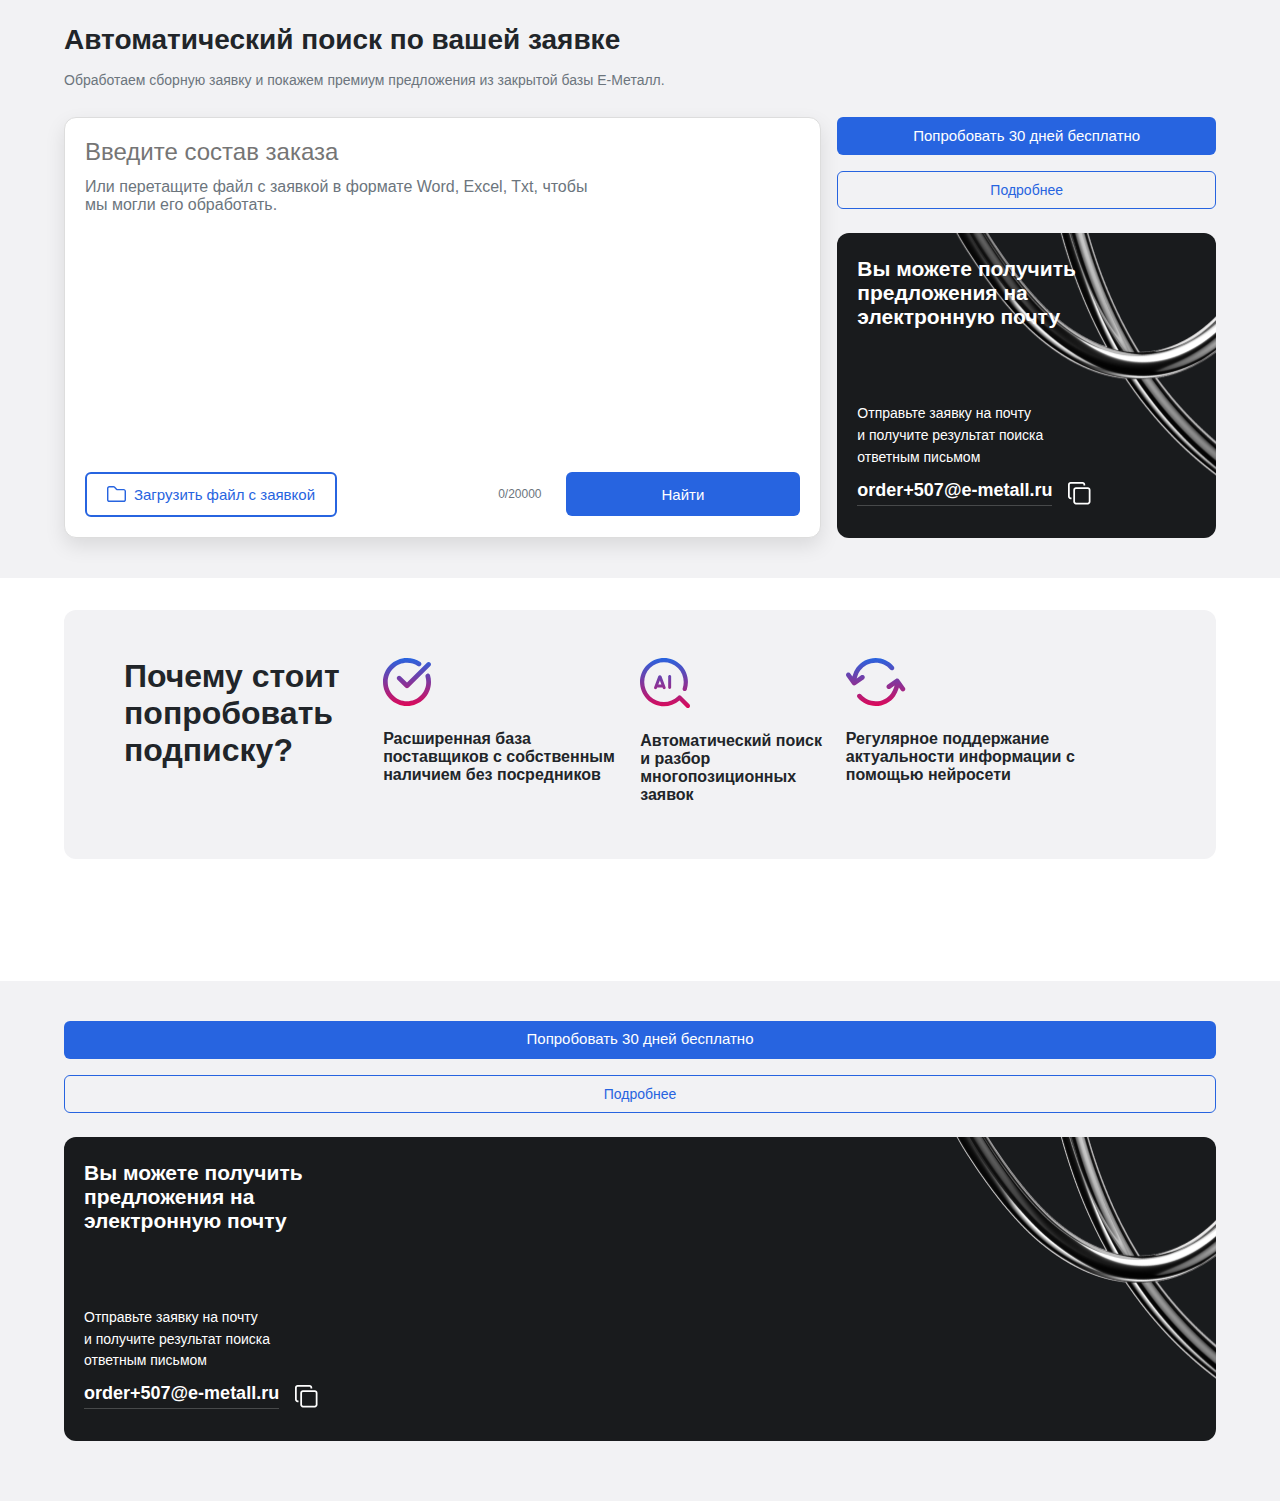
==== commit 42b622a8: "v 3.0" ====
--- a/index.html
+++ b/index.html
@@ -10,7 +10,31 @@
    <div class="backdrop hidden" id="dragover-backdrop"></div>
    <main>
       <section class="autosearch">
+         <div class="autosearch__back">
+            <!-- Появляется после нажатия "Найти" или drop -->
+            <a href="#" class="profile__back">
+               <p class="fs_16 fw_600 lh_norm">
+                  История проверок
+               </p>
+            </a>
+            <div class="autosearch__back__links">
+               <a href="">
+                  <svg xmlns="http://www.w3.org/2000/svg" width="22" height="20" viewBox="0 0 22 20" fill="none">
+                     <path d="M12.0181 0C9.80366 0.0106997 7.65535 0.750372 5.90976 2.10313C4.16417 3.45589 2.91992 5.3453 2.37195 7.47535L1.70165 6.469C1.63819 6.36364 1.5539 6.27213 1.45385 6.19999C1.3538 6.12785 1.24007 6.07657 1.11952 6.04925C0.998971 6.02193 0.874095 6.01913 0.752424 6.04102C0.630753 6.06291 0.514808 6.10904 0.411582 6.17662C0.308355 6.2442 0.219985 6.33184 0.1518 6.43425C0.0836157 6.53665 0.0370293 6.65171 0.0148504 6.77247C-0.00732847 6.89324 -0.00464034 7.01721 0.0227527 7.13692C0.0501457 7.25663 0.101676 7.36958 0.174236 7.46898L2.18881 10.4998C2.32875 10.6943 2.53507 10.8316 2.76937 10.8862C3.00862 10.9333 3.25695 10.886 3.46166 10.7544L6.48352 8.73351C6.58771 8.66892 6.67774 8.58417 6.74826 8.48433C6.81878 8.38448 6.86834 8.27156 6.894 8.15231C6.91965 8.03305 6.92088 7.90989 6.8976 7.79015C6.87432 7.67041 6.82701 7.55655 6.75849 7.45534C6.68997 7.35413 6.60164 7.26763 6.49876 7.20101C6.39587 7.13439 6.28053 7.089 6.15961 7.06754C6.03869 7.04608 5.91466 7.04899 5.7949 7.07611C5.67513 7.10322 5.56209 7.15397 5.46249 7.22535L4.088 8.14534C4.45382 6.67117 5.22965 5.32876 6.327 4.27127C7.42436 3.21378 8.79903 2.4838 10.2942 2.16462C11.7893 1.84543 13.3447 1.94989 14.783 2.46608C16.2212 2.98226 17.4843 3.88939 18.4282 5.08397C19.3721 6.27854 19.9587 7.71245 20.1212 9.2221C20.2837 10.7317 20.0155 12.2563 19.3472 13.6219C18.6788 14.9875 17.6373 16.1391 16.3414 16.9453C15.0455 17.7516 13.5474 18.1799 12.0181 18.1816C10.7071 18.178 9.41635 17.8603 8.25556 17.2554C7.09477 16.6505 6.09827 15.7763 5.35078 14.7071C5.28383 14.605 5.19691 14.5173 5.09518 14.4493C4.99345 14.3812 4.87898 14.3342 4.75857 14.3109C4.63815 14.2876 4.51426 14.2885 4.39423 14.3137C4.2742 14.3389 4.16049 14.3877 4.05984 14.4573C3.9592 14.527 3.87368 14.616 3.80835 14.7191C3.74302 14.8222 3.69923 14.9372 3.67956 15.0574C3.6599 15.1776 3.66476 15.3005 3.69387 15.4189C3.72297 15.5372 3.77573 15.6485 3.849 15.7461C5.06422 17.4854 6.80936 18.7917 8.82794 19.4732C10.8465 20.1548 13.0321 20.1755 15.0634 19.5324C17.0947 18.8893 18.8647 17.6163 20.1132 15.9004C21.3617 14.1846 22.0228 12.1164 21.9994 9.99986C22.0084 7.36072 20.9626 4.82579 19.0914 2.95113C17.2203 1.07646 14.6765 0.015151 12.0181 0Z" fill="#212529"/>
+                     <path d="M11.9994 4C11.7344 4 11.4802 4.10457 11.2927 4.29071C11.1053 4.47685 11 4.72931 11 4.99255V10.0049C11.0043 10.2673 11.109 10.5182 11.2928 10.7067L14.2912 13.7111C14.4793 13.895 14.7323 13.9987 14.9963 14C15.2603 14.0013 15.5144 13.9001 15.7044 13.7181C15.8925 13.5327 15.9989 13.2808 16 13.0176C16.0011 12.7544 15.8969 12.5015 15.7104 12.3146L12.9989 9.597V4.99255C12.9989 4.72931 12.8936 4.47685 12.7062 4.29071C12.5187 4.10457 12.2645 4 11.9994 4Z" fill="#212529"/>
+                  </svg>
+               </a>
+               <a href="">
+                  <svg xmlns="http://www.w3.org/2000/svg" width="20" height="20" viewBox="0 0 20 20" fill="none">
+                     <rect x="9" width="2" height="20" rx="1" fill="#212529"/>
+                     <rect x="20" y="9" width="2" height="20" rx="1" transform="rotate(90 20 9)" fill="#212529"/>
+                  </svg>
+               </a>
+            </div>
+            
+         </div>
          <div class="autosearch__container">
+            
             <div class="autosearch__header">
                <h1 class="autosearch__title fs_28 fw_600">Автоматический поиск по вашей заявке</h1>
                <p class="autosearch__subtitle fs_14 gray2">Обработаем сборную заявку и покажем премиум предложения из закрытой базы Е-Металл.</p>
@@ -48,7 +72,21 @@
                   <div class="form-results">
                      <div class="form-results__body">
                         <div class="form-results__file">
-                           <div class="form-results__logo"></div>
+                           <div class="form-results__logo">
+                              <svg
+                                 class="progress-ring"
+                                 width="64"
+                                 height="64">
+                                 <circle
+                                    class="progress-ring__circle"
+                                    stroke="#2764E0"
+                                    stroke-width="4"
+                                    fill="transparent"
+                                    r="30"
+                                    cx="32"
+                                    cy="32"/>
+                              </svg>
+                           </div>
                            <div class="form-results__text">
                               <div class="form-results__title fw_600">
                                  <span>Ваша заявка</span>
@@ -56,13 +94,21 @@
                                     <svg width="14" height="10" viewBox="0 0 14 10" fill="none" xmlns="http://www.w3.org/2000/svg">
                                        <path d="M0.2955 5.47787C0.20213 5.38904 0.127789 5.28216 0.0769916 5.16371C0.0261941 5.04527 0 4.91774 0 4.78887C0 4.65999 0.0261941 4.53246 0.0769916 4.41402C0.127789 4.29558 0.20213 4.1887 0.2955 4.09987L0.2625 4.13087C0.456752 3.94695 0.714296 3.84479 0.9818 3.84553C1.2493 3.84628 1.50628 3.94987 1.6995 4.13487L4.5795 6.90487L11.4645 0.282867C11.6584 0.100969 11.9143 -0.000185533 12.1802 2.5547e-07C12.4461 0.000186044 12.7019 0.101699 12.8955 0.283867L12.8625 0.252867C12.9565 0.341869 13.0313 0.44916 13.0823 0.568143C13.1333 0.687125 13.1594 0.815282 13.159 0.944731C13.1587 1.07418 13.1318 1.20218 13.0801 1.32087C13.0284 1.43955 12.953 1.54641 12.8585 1.63487L5.3005 8.90287C5.10609 9.08583 4.84945 9.18813 4.58249 9.18905C4.31552 9.18998 4.05817 9.08948 3.8625 8.90787L0.2955 5.47787Z" fill="currentColor"/>
                                     </svg>
-                                       
-                                    Готово
+                                    <span>
+                                       0%...  Идет обработка
+                                    </span>
                                  </span>
                               </div>
                               <div class="form-results__subtitle">
                                  <span>Труба профильная 50х50 ...</span>
-                                 <a href="#">Показать</a>
+                                 <a href="#">
+                                    <svg xmlns="http://www.w3.org/2000/svg" width="32" height="32" viewBox="0 0 32 32" fill="none">
+                                       <circle cx="16" cy="16" r="15.5" stroke="#DDDDDD"/>
+                                       <path d="M16 19.0808C17.7005 19.0808 19.0791 17.7022 19.0791 16.0017C19.0791 14.3012 17.7005 12.9227 16 12.9227C14.2995 12.9227 12.921 14.3012 12.921 16.0017C12.921 17.7022 14.2995 19.0808 16 19.0808Z" fill="#DDDDDD"/>
+                                       <path d="M25.6932 15.1489C23.3265 12.2888 19.7438 9.53577 16 9.53577C12.2555 9.53577 8.67205 12.2907 6.30685 15.1489C5.89772 15.643 5.89772 16.3605 6.30685 16.8546C6.90148 17.5732 8.14811 18.9603 9.8131 20.1723C14.0063 23.2249 17.9845 23.2316 22.187 20.1723C23.852 18.9603 25.0986 17.5732 25.6932 16.8546C26.1012 16.3614 26.1033 15.6447 25.6932 15.1489ZM16 11.6911C18.3771 11.6911 20.3107 13.6247 20.3107 16.0017C20.3107 18.3788 18.3771 20.3124 16 20.3124C13.623 20.3124 11.6894 18.3788 11.6894 16.0017C11.6894 13.6247 13.623 11.6911 16 11.6911Z" fill="#DDDDDD"/>
+                                    </svg>
+                                    Показать
+                                 </a>
                               </div>
                            </div>
                            <div class="form-results__close-file"></div>
@@ -87,7 +133,7 @@
                      </div>
                   </div>
                </form>
-               <div class="additional-info">
+               <div class="additional-info desktop">
                   <div class="btns-wrapper">
                      <a href="#" class="btn btn_38">Попробовать 30 дней бесплатно</a>
                      <a href="#" class="secondary-btn btn_38">Подробнее</a>
@@ -100,7 +146,6 @@
                         <svg id="search-request__copy-btn" width="23" height="23" viewBox="0 0 23 23" fill="none" xmlns="http://www.w3.org/2000/svg">
                            <path d="M19.8633 22.5H7.91016C6.45612 22.5 5.27344 21.3173 5.27344 19.8633V7.91016C5.27344 6.45612 6.45612 5.27344 7.91016 5.27344H19.8633C21.3173 5.27344 22.5 6.45612 22.5 7.91016V19.8633C22.5 21.3173 21.3173 22.5 19.8633 22.5ZM7.91016 7.03125C7.42552 7.03125 7.03125 7.42552 7.03125 7.91016V19.8633C7.03125 20.3479 7.42552 20.7422 7.91016 20.7422H19.8633C20.3479 20.7422 20.7422 20.3479 20.7422 19.8633V7.91016C20.7422 7.42552 20.3479 7.03125 19.8633 7.03125H7.91016ZM3.51562 15.4688H2.63672C2.15208 15.4688 1.75781 15.0745 1.75781 14.5898V2.63672C1.75781 2.15208 2.15208 1.75781 2.63672 1.75781H14.5898C15.0745 1.75781 15.4688 2.15208 15.4688 2.63672V3.47168H17.2266V2.63672C17.2266 1.18268 16.0439 0 14.5898 0H2.63672C1.18268 0 0 1.18268 0 2.63672V14.5898C0 16.0439 1.18268 17.2266 2.63672 17.2266H3.51562V15.4688Z" fill="white"/>
                         </svg>
-                           
                      </div>
                   </div>
                </div>
@@ -108,6 +153,12 @@
          </div>
       </section>
       <section class="search-results">
+         <div class="mobile mobile-loading">
+            <div></div>
+            <div></div>
+            <div></div>
+            <div></div>
+         </div>
          <div class="search-results__header">
             <h2 class="search-results__title fs_28 fw_600">Результаты поиска</h2>
             <p class="search-results__subtitle">Сначала из <button type="button" class="blue city-modal">Москвы</button></p>
@@ -120,8 +171,31 @@
          </div>
          <ul class="search-results__list" id="search-results__list">
          </ul>
+         <div class="view-order mobile">
+            <div class="view-order__backdrop"></div>
+            <div class="view-order__container">
+               <h3 class="view-order__title">Просмотр заказа</h3>
+               <p class="view-order__text">
+                  Здравствуйте! 
+
+Труба профильная 50х50, 3, ст.0-20, ГОСТ 13663-86   – 30кг
+
+Труба профильная 50х50, 3, ст.0-20, ГОСТ 13663-86   – 30кг
+
+Труба профильная 50х50, 3, ст.0-20, ГОСТ 13663-86   – 30кг
+
+Труба профильная 50х50, 3, ст.0-20, ГОСТ 13663-86   – 30кг
+Lorem ipsum dolor, sit amet consectetur adipisicing elit. Voluptate ratione voluptatem similique tempora fugiat, odio, quidem quos magni eius reprehenderit repellendus beatae, ex neque modi porro facere distinctio minima pariatur.
+Lorem ipsum dolor sit amet, consectetur adipisicing elit. Perferendis maxime, vel iure consequuntur quos rerum laborum eligendi pariatur sint distinctio tempora. Doloribus necessitatibus eos, magnam harum iure exercitationem eligendi pariatur.
+Lorem ipsum dolor sit amet consectetur adipisicing elit. Dolorem ea illo dignissimos non temporibus autem saepe, provident qui, unde labore consequuntur neque a quaerat itaque. Aperiam officiis nulla quod rerum!
+               </p>
+               <svg xmlns="http://www.w3.org/2000/svg" width="16" height="16" viewBox="0 0 16 16" fill="none">
+                  <path d="M0.266929 0.266929C-0.0889771 0.622835 -0.0889754 1.19987 0.266929 1.55577L6.71116 8L0.266944 14.4442C-0.0889597 14.8001 -0.0889597 15.3771 0.266944 15.7331C0.62285 16.089 1.19989 16.089 1.55579 15.7331L8 9.28885L14.4442 15.7331C14.8001 16.089 15.3772 16.089 15.7331 15.7331C16.089 15.3771 16.089 14.8001 15.7331 14.4442L9.28884 8L15.7331 1.55577C16.089 1.19987 16.089 0.622835 15.7331 0.266929C15.3772 -0.0889765 14.8001 -0.0889765 14.4442 0.266929L8 6.71116L1.55577 0.266929C1.19987 -0.0889765 0.622833 -0.0889765 0.266929 0.266929Z" fill="#6C757D"/>
+               </svg>
+            </div>
+         </div>
       </section>
-      <section class="subscribe-promo  fw_600">
+      <section class="subscribe-promo desktop fw_600">
          <h2 class="subscribe-promo__title fs_32">Почему стоит попробовать подписку?</h2>
          <div class="subscribe-promo__item">
             <svg class="subscribe-promo__icon" width="48" height="48" viewBox="0 0 48 48" fill="none" xmlns="http://www.w3.org/2000/svg">
@@ -185,7 +259,26 @@
                Регулярное поддержание актуальности информации с помощью нейросети
             </p>
          </div>
+         
       </section>
+      <div class="additional-info__container">
+         <div class="additional-info mobile">
+            <div class="btns-wrapper">
+               <a href="#" class="btn btn_38">Попробовать 30 дней бесплатно</a>
+               <a href="#" class="secondary-btn btn_38">Подробнее</a>
+            </div>
+            <div class="search-request">
+               <h3 class="search-request__title fw_600 fs_21">Вы можете получить предложения на электронную почту</h3>
+               <p class="search-request__text lh_156">Отправьте заявку на почту <br>и получите результат поиска<br> ответным письмом</p>
+               <div class="search-request__link-wrapper">
+                  <a href="mailto:order+507@e-metall.ru" class="search-request__link fw_600 fs_24">order+507@e-metall.ru</a>
+                  <svg id="search-request__copy-btn" width="23" height="23" viewBox="0 0 23 23" fill="none" xmlns="http://www.w3.org/2000/svg">
+                     <path d="M19.8633 22.5H7.91016C6.45612 22.5 5.27344 21.3173 5.27344 19.8633V7.91016C5.27344 6.45612 6.45612 5.27344 7.91016 5.27344H19.8633C21.3173 5.27344 22.5 6.45612 22.5 7.91016V19.8633C22.5 21.3173 21.3173 22.5 19.8633 22.5ZM7.91016 7.03125C7.42552 7.03125 7.03125 7.42552 7.03125 7.91016V19.8633C7.03125 20.3479 7.42552 20.7422 7.91016 20.7422H19.8633C20.3479 20.7422 20.7422 20.3479 20.7422 19.8633V7.91016C20.7422 7.42552 20.3479 7.03125 19.8633 7.03125H7.91016ZM3.51562 15.4688H2.63672C2.15208 15.4688 1.75781 15.0745 1.75781 14.5898V2.63672C1.75781 2.15208 2.15208 1.75781 2.63672 1.75781H14.5898C15.0745 1.75781 15.4688 2.15208 15.4688 2.63672V3.47168H17.2266V2.63672C17.2266 1.18268 16.0439 0 14.5898 0H2.63672C1.18268 0 0 1.18268 0 2.63672V14.5898C0 16.0439 1.18268 17.2266 2.63672 17.2266H3.51562V15.4688Z" fill="white"/>
+                  </svg>
+               </div>
+            </div>
+         </div>
+      </div>
    </main>
    <div class="modal-wrapper hidden" id="modal-card-window">
       <div class="backdrop hidden modal-card__backdrop" id="modal-card__backdrop"></div>
@@ -228,5 +321,6 @@
       </div>
    </div>
    <script src="js/script.js"></script>
+   
 </body>
 </html>--- a/css/styles.css
+++ b/css/styles.css
@@ -3505,6 +3505,1597 @@
     margin: 0 16px;
   }
 }
+a {
+  text-decoration: none;
+}
+
+.backdrop {
+  position: fixed;
+  top: 0;
+  left: 0;
+  width: 100%;
+  height: 100%;
+  background: #000;
+  opacity: 0.6;
+  z-index: 10;
+}
+.backdrop.hidden {
+  display: none;
+}
+
+.secondary-btn {
+  font-size: 14px;
+  border: 1px solid #2764E0;
+  border-radius: 6px;
+  display: flex;
+  justify-content: center;
+  align-items: center;
+  color: #2764E0;
+  background: inherit;
+  padding: 10px;
+  text-align: center;
+}
+.secondary-btn:hover {
+  background: #2764E0;
+  color: #FFFFFF;
+  transition: all 0.3s;
+}
+
+.autosearch {
+  background: #F2F2F4;
+}
+.autosearch .autosearch__back {
+  display: none;
+}
+.autosearch__container {
+  padding-top: 24px;
+  padding-bottom: 40px;
+  max-width: 1456px;
+  width: 90%;
+  margin: 0 auto;
+}
+.autosearch__title {
+  margin-bottom: 12px;
+}
+.autosearch__subtitle {
+  margin-bottom: 24px;
+}
+.autosearch__body {
+  display: grid;
+  grid-template-columns: 2fr 1fr;
+  gap: 36px;
+}
+.autosearch__body .autosearch-form {
+  background: #FFFFFF;
+  padding: 36px 26px 20px 32px;
+  border-radius: 12px;
+  display: grid;
+  grid-template-columns: auto 1fr auto auto;
+  grid-template-rows: 1fr auto;
+  grid-template-areas: "textarea textarea textarea textarea" "file . counter btn";
+  gap: 24px;
+  align-items: center;
+  box-shadow: 0px 8px 20px 0px rgba(0, 0, 0, 0.1019607843);
+  position: relative;
+  border: 1px solid #DDDDDD;
+}
+.autosearch__body .autosearch-form:focus-within {
+  border-color: #2764E0;
+}
+.autosearch__body .autosearch-form #pseudo-placeholder {
+  position: absolute;
+  top: calc(2.5rem + 36px);
+  left: 32px;
+  color: #6C757D;
+  -webkit-user-select: none;
+     -moz-user-select: none;
+          user-select: none;
+  cursor: text;
+}
+.autosearch__body .autosearch-form #pseudo-placeholder.hidden {
+  display: none;
+}
+.autosearch__body .autosearch-form .autosearch-dragover {
+  border: 2px dashed #FFFFFF;
+  border-radius: inherit;
+  position: absolute;
+  z-index: 11;
+  width: 100%;
+  height: 100%;
+  display: flex;
+  flex-direction: column;
+  gap: 24px;
+  justify-content: center;
+  align-items: center;
+  text-align: center;
+  color: #FFFFFF;
+  padding: 90px 50px 37px;
+}
+.autosearch__body .autosearch-form .autosearch-dragover.hidden {
+  display: none;
+}
+.autosearch__body .autosearch-form .autosearch-dragover__close {
+  cursor: pointer;
+  margin-top: 30px;
+  padding: 15px 15px 0;
+}
+.autosearch__body .autosearch-form__textarea {
+  width: 100%;
+  grid-column: span 4;
+  grid-area: textarea;
+  align-self: stretch;
+  border: none;
+  font-size: 24px;
+  font-family: "Segoe UI", "Arial", sans-serif;
+  resize: none;
+}
+.autosearch__body .autosearch-form__textarea:focus-visible {
+  outline: none;
+}
+.autosearch__body .autosearch-form__file-input {
+  display: none;
+}
+.autosearch__body .autosearch-form__custom-input {
+  grid-area: file;
+  width: 252px;
+  display: flex;
+  gap: 8px;
+  align-items: center;
+  justify-content: center;
+  border: 2px solid #2764E0;
+  border-radius: 6px;
+  color: #2764E0;
+  font-size: 15px;
+  line-height: 25px;
+  padding: 8px;
+  cursor: pointer;
+  transition: all 0.3s ease;
+}
+.autosearch__body .autosearch-form__custom-input:hover {
+  color: #FFFFFF;
+  background: #2764E0;
+  border-color: #FFFFFF;
+}
+.autosearch__body .autosearch-form__custom-input:hover .autosearch-form__custom-input-icon {
+  background-image: url(../img/file-input-active.svg);
+}
+.autosearch__body .autosearch-form__custom-input-icon {
+  width: 19px;
+  height: 16px;
+  background-image: url(../img/file-input.svg);
+}
+.autosearch__body .autosearch-form__symbol-counter {
+  grid-area: counter;
+}
+.autosearch__body .autosearch-form__symbol-counter .warning {
+  color: #DD0858;
+}
+.autosearch__body .autosearch-form__btn {
+  grid-area: btn;
+  padding: 0 96px;
+}
+.autosearch__body .autosearch-form .form-results {
+  display: none;
+  position: absolute;
+  top: 0;
+  left: 0;
+  background: #FFFFFF;
+  width: 100%;
+  height: 100%;
+  padding: 32px;
+  padding-bottom: 36px;
+  border-radius: 12px;
+  flex-direction: column;
+  justify-content: flex-end;
+}
+.autosearch__body .autosearch-form .form-results.result-flex {
+  display: flex;
+}
+.autosearch__body .autosearch-form .form-results__file {
+  display: flex;
+  gap: 16px;
+  position: relative;
+  align-items: center;
+  width: -moz-max-content;
+  width: max-content;
+}
+.autosearch__body .autosearch-form .form-results__file .form-results__logo {
+  height: 64px;
+  width: 64px;
+  min-height: 64px;
+  min-width: 64px;
+  border-radius: 50%;
+  background: #f2f2f4;
+  background-image: url(../img/ai-file-text.svg);
+  background-position: center;
+  background-repeat: no-repeat;
+}
+.autosearch__body .autosearch-form .form-results__file .form-results__logo .progress-ring {
+  display: none;
+}
+.autosearch__body .autosearch-form .form-results__file .form-results__logo .progress-ring .progress-ring__circle {
+  transition: stroke-dashoffset 0.35s ease;
+  transform: rotate(-90deg);
+  transform-origin: 50% 50%;
+}
+.autosearch__body .autosearch-form .form-results__file .form-results__logo.exl {
+  background-image: url(../img/ai-file-excel.png);
+}
+.autosearch__body .autosearch-form .form-results__file .form-results__logo.txt {
+  background-image: url(../img/ai-file-txt.png);
+}
+.autosearch__body .autosearch-form .form-results__file .form-results__logo.word {
+  background-image: url(../img/ai-file-word.png);
+}
+.autosearch__body .autosearch-form .form-results__file .form-results__text .form-results__title {
+  width: -moz-max-content;
+  width: max-content;
+}
+.autosearch__body .autosearch-form .form-results__file .form-results__text .form-results__title .form-results__status {
+  display: none;
+  margin-left: 16px;
+  color: #1A913C;
+  font-size: 14px;
+  font-weight: 400;
+}
+.autosearch__body .autosearch-form .form-results__file .form-results__text .form-results__subtitle {
+  color: #6C757D;
+  padding-top: 4px;
+  width: -moz-max-content;
+  width: max-content;
+}
+.autosearch__body .autosearch-form .form-results__file .form-results__text .form-results__subtitle a {
+  display: none;
+  color: #2764E0;
+}
+.autosearch__body .autosearch-form .form-results__file .form-results__text .form-results__subtitle a:visited {
+  color: #2764E0;
+}
+.autosearch__body .autosearch-form .form-results__file .form-results__text .form-results__subtitle a svg {
+  display: none;
+}
+.autosearch__body .autosearch-form .form-results__file .form-results__close-file {
+  width: 32px;
+  height: 32px;
+  border-radius: 6px;
+  background: #f2f2f4;
+  background-image: url(../img/search-close.svg);
+  background-position: center;
+  background-repeat: no-repeat;
+  cursor: pointer;
+  position: absolute;
+  top: 0;
+  right: -40px;
+}
+.autosearch__body .autosearch-form .form-results__container {
+  display: none;
+}
+.autosearch__body .autosearch-form .form-results .progress__container {
+  background: #FFFFFF;
+  border-radius: 12px;
+  margin-top: 24px;
+}
+.autosearch__body .autosearch-form .form-results .progress__container .progress-bg {
+  margin-top: 12px;
+  width: 100%;
+  height: 5px;
+  border-radius: 12px;
+  background: #F2F2F4;
+}
+.autosearch__body .autosearch-form .form-results .progress__container .progress-bg .progress-line {
+  background: #2764E0;
+  border-radius: 12px;
+  height: 100%;
+  width: 0;
+  transition: width 0.4s ease;
+}
+.autosearch__body .autosearch-form .form-results.finished {
+  justify-content: unset;
+}
+.autosearch__body .autosearch-form .form-results.finished .form-results__body {
+  display: flex;
+  flex-direction: column;
+  justify-content: space-between;
+  height: 100%;
+}
+.autosearch__body .autosearch-form .form-results.finished .form-results__body .form-results__close-file {
+  display: none;
+}
+.autosearch__body .autosearch-form .form-results.finished .form-results__body .form-results__title .form-results__status {
+  display: inline;
+}
+.autosearch__body .autosearch-form .form-results.finished .form-results__body .form-results__subtitle a {
+  display: inline;
+}
+.autosearch__body .autosearch-form .form-results.finished .form-results__container {
+  display: block;
+}
+.autosearch__body .autosearch-form .form-results.finished .form-results__container .form-results__wrapper {
+  display: flex;
+  gap: 16px;
+}
+.autosearch__body .autosearch-form .form-results.finished .form-results__container h3 {
+  margin-bottom: 16px;
+}
+.autosearch__body .autosearch-form .form-results.finished .form-results__container a {
+  white-space: nowrap;
+}
+.autosearch__body .autosearch-form .form-results.finished .form-results__container p {
+  font-size: 14px;
+  max-width: 332px;
+  color: #6C757D;
+}
+.autosearch__body .autosearch-form .form-results.finished .form-results__container p a:visited {
+  color: #2764E0;
+}
+.autosearch__body .autosearch-form .form-results.finished .form-results__container .secondary-btn {
+  max-width: -moz-max-content;
+  max-width: max-content;
+  padding: 20px;
+}
+.autosearch__body .autosearch-form .form-results.finished .form-results__container .secondary-btn:nth-child(2) {
+  border-color: #6C757D;
+  color: #6C757D;
+}
+.autosearch__body .autosearch-form .form-results.finished .form-results__container .secondary-btn:nth-child(2) svg {
+  position: relative;
+  right: 4px;
+  margin-right: 4px;
+}
+.autosearch__body .autosearch-form .form-results.finished .form-results__container .secondary-btn:nth-child(2):hover {
+  color: #FFFFFF;
+  border-color: #2764E0;
+}
+
+.additional-info__container {
+  padding-top: 40px;
+  padding-bottom: 60px;
+  background: #f2f2f4;
+}
+
+.additional-info {
+  display: flex;
+  flex-direction: column;
+  gap: 24px;
+}
+.additional-info.mobile {
+  margin: 0 auto;
+  width: 90%;
+  max-width: 1456px;
+}
+.additional-info .btns-wrapper {
+  white-space: nowrap;
+  display: grid;
+  grid-template-columns: 3fr 2fr;
+  gap: 16px;
+}
+.additional-info .btns-wrapper a {
+  width: auto;
+}
+.additional-info .search-request {
+  background-color: #191B1D;
+  background-image: url(../img/request-bg.png);
+  background-repeat: no-repeat;
+  background-position: top right;
+  color: #FFFFFF;
+  padding: 32px 112px 40px 40px;
+  display: flex;
+  flex-direction: column;
+  gap: 12px;
+  border-radius: 12px;
+}
+.additional-info .search-request__title {
+  margin-bottom: 62px;
+  max-width: 230px;
+}
+.additional-info .search-request__link-wrapper {
+  display: flex;
+  gap: 16px;
+  align-items: center;
+}
+.additional-info .search-request__link-wrapper svg {
+  cursor: pointer;
+}
+.additional-info .search-request__link {
+  line-height: 1;
+  white-space: nowrap;
+  color: #FFFFFF;
+  display: block;
+  padding-bottom: 6px;
+  border-bottom: 1px solid #47494a;
+}
+
+.search-results {
+  display: none;
+  padding: 52px 0;
+  max-width: 1456px;
+  width: 90%;
+  margin: 0 auto;
+}
+.search-results__header {
+  display: flex;
+  align-items: center;
+  gap: 20px;
+  margin-bottom: 25px;
+}
+.search-results__title {
+  margin-right: 32px;
+}
+.search-results__subtitle {
+  padding-top: 0.5rem;
+}
+.search-results .toggle {
+  margin-top: 8px;
+  cursor: pointer;
+}
+.search-results .toggle .search-results__checkbox {
+  clip: rect(0 0 0 0);
+  -webkit-clip-path: inset(50%);
+          clip-path: inset(50%);
+  height: 1px;
+  overflow: hidden;
+  position: absolute;
+  white-space: nowrap;
+  width: 1px;
+}
+.search-results .toggle .toggle-track {
+  background: #FFFFFF;
+  border: 1px solid #6C757D;
+  border-radius: 30px;
+  display: flex;
+  align-items: center;
+  position: relative;
+  width: 38px;
+  height: 23px;
+}
+.search-results .toggle .toggle-indicator {
+  background: #6C757D;
+  border-radius: 30px;
+  margin-left: 3px;
+  height: 16px;
+  width: 16px;
+  display: flex;
+  justify-content: center;
+  align-items: center;
+  transition: 700ms;
+}
+.search-results .toggle .search-results__checkbox:checked + .toggle-track {
+  background: #2764E0;
+  border-color: #2764E0;
+}
+.search-results .toggle .search-results__checkbox:checked + .toggle-track .toggle-indicator {
+  background: #FFFFFF;
+  transform: translateX(15px);
+}
+.search-results__list {
+  display: flex;
+  flex-direction: column;
+  gap: 70px;
+}
+.search-results__list .result-item {
+  display: block;
+}
+.search-results__list .result-item__header {
+  margin-bottom: 10px;
+  display: flex;
+}
+.search-results__list .result-item__number {
+  display: flex;
+  justify-content: center;
+  align-items: center;
+  width: 48px;
+  background: #E4E4E4;
+  color: #6C757D;
+  border-top-left-radius: 12px;
+  border-bottom-left-radius: 12px;
+}
+.search-results__list .result-item .position-filter {
+  display: flex;
+  gap: 20px;
+  background: #F2F2F4;
+  padding: 12px 20px;
+  width: 100%;
+  display: grid;
+  grid-template-columns: minmax(150px, 210px) minmax(88px, 96px) minmax(88px, 96px) minmax(88px, 96px) minmax(88px, 96px) minmax(110px, 171px) 1fr;
+}
+.search-results__list .result-item .position-filter .position-filter__body input {
+  font-size: 15px;
+}
+.search-results__list .result-item .position-filter__item {
+  display: flex;
+  flex-direction: column;
+  gap: 4px;
+}
+.search-results__list .result-item .position-filter__item:has(.position-filter__refresh-btn) {
+  justify-content: end;
+}
+.search-results__list .result-item .position-filter__item:has(.position-filter__refresh-btn) .position-filter__refresh-btn {
+  padding: 0 24px;
+  max-width: 180px;
+  height: 36px;
+}
+.search-results__list .result-item .position-filter__title {
+  font-size: 11px;
+  color: #6C757D;
+}
+.search-results__list .result-item .position-filter__body {
+  display: flex;
+}
+.search-results__list .result-item .position-filter__body input {
+  color: #212529;
+  width: 100%;
+  height: 36px;
+  padding: 9px 16px;
+  border: none;
+  border-radius: 6px;
+  outline: 1px solid #DDDDDD;
+}
+.search-results__list .result-item .position-filter__body input:focus, .search-results__list .result-item .position-filter__body input:hover {
+  outline-color: #2764E0;
+}
+.search-results__list .result-item .position-filter__body.double-input {
+  position: relative;
+}
+.search-results__list .result-item .position-filter__body.double-input input:first-child {
+  border-top-right-radius: 0;
+  border-bottom-right-radius: 0;
+  width: 47%;
+  min-width: 50px;
+}
+.search-results__list .result-item .position-filter__body.double-input input:first-child:hover, .search-results__list .result-item .position-filter__body.double-input input:first-child:focus {
+  position: relative;
+  top: 0;
+  left: 0;
+}
+.search-results__list .result-item .position-filter__body.double-input input:nth-child(2) {
+  border-top-left-radius: 0;
+  border-bottom-left-radius: 0;
+  width: 53%;
+  text-align: center;
+}
+.search-results__list .result-item .position-filter__body.double-input:hover input, .search-results__list .result-item .position-filter__body.double-input:focus-within input {
+  outline-color: #2764E0;
+}
+.search-results__list .result-item .position-filter__body.double-input .amount-input-icon {
+  position: absolute;
+  top: 16px;
+  right: 10px;
+  background-image: url(../img/form_arrow.svg);
+  background-position: center;
+  background-repeat: no-repeat;
+  background-size: contain;
+  width: 10px;
+  height: 6px;
+  cursor: pointer;
+}
+.search-results__list .result-item .position-filter__body.double-input .amount-input-icon::before {
+  content: "";
+  position: absolute;
+  top: -5px;
+  left: -3px;
+  right: -5px;
+  bottom: -5px;
+  background: transparent;
+}
+.search-results__list .result-item .position-filter__body.double-input .amount-dropdown {
+  font-size: 15px;
+  position: absolute;
+  z-index: 10;
+  right: 0;
+  top: 36px;
+  background: #FFFFFF;
+  padding: 5px;
+  border: 1px solid #DDDDDD;
+  border-radius: 6px;
+  width: 53%;
+  display: flex;
+  flex-direction: column;
+  align-items: center;
+  gap: 4px;
+}
+.search-results__list .result-item .position-filter__body.double-input .amount-dropdown.hidden {
+  display: none;
+}
+.search-results__list .result-item .position-filter__body.double-input .amount-dropdown .dropdown-item {
+  text-align: center;
+  width: 100%;
+  border-radius: 4px;
+  padding: 2px;
+  cursor: pointer;
+}
+.search-results__list .result-item .position-filter__body.double-input .amount-dropdown .dropdown-item:hover {
+  background: #F5F5F5;
+}
+.search-results__list .result-item__close {
+  display: flex;
+  justify-content: center;
+  align-items: center;
+  width: 48px;
+  background: #E4E4E4;
+  color: #6C757D;
+  border-top-right-radius: 12px;
+  border-bottom-right-radius: 12px;
+  cursor: pointer;
+}
+.search-results__list .result-item__body .table.table-striped {
+  width: 100%;
+  border-spacing: 0;
+  border-collapse: collapse;
+  color: #212529;
+  position: relative;
+  display: grid;
+  grid-template-columns: minmax(59.8181818182px, 1fr) minmax(59.8181818182px, 1fr) minmax(59.8181818182px, 1fr) minmax(59.8181818182px, 1fr) minmax(59.8181818182px, 1fr) minmax(7.55%, 110px) 32px minmax(8.1%, 118px) minmax(15.59%, 227px) minmax(13.19%, 192px) 1fr;
+  grid-auto-rows: 43px;
+  min-width: 100%;
+}
+.search-results__list .result-item__body .table.table-striped .result-table__thead {
+  display: contents;
+}
+.search-results__list .result-item__body .table.table-striped .result-table__thead .result-table__thead-tr {
+  display: contents;
+}
+.search-results__list .result-item__body .table.table-striped .result-table__thead .result-table__thead-tr .result-table__th {
+  font-size: 13px;
+  font-weight: 600;
+  border-bottom: 1px solid #DDDDDD;
+  white-space: nowrap;
+  display: flex;
+  align-items: center;
+  padding: 5px;
+}
+.search-results__list .result-item__body .table.table-striped .result-table__thead .result-table__thead-tr .result-table__th .thvalue {
+  text-overflow: ellipsis;
+  width: 100%;
+  display: block;
+  overflow: hidden;
+}
+.search-results__list .result-item__body .table.table-striped .result-table__tbody {
+  display: contents;
+}
+.search-results__list .result-item__body .table.table-striped .result-table__tbody .result-table__tbody-tr {
+  display: contents;
+}
+.search-results__list .result-item__body .table.table-striped .result-table__tbody .result-table__tbody-tr:nth-child(odd) .result-table__td {
+  background: #f8f8f8;
+}
+.search-results__list .result-item__body .table.table-striped .result-table__tbody .result-table__tbody-tr .result-table__td {
+  border-bottom: 1px solid #DDDDDD;
+  white-space: nowrap;
+  display: flex;
+  align-items: center;
+  padding: 5px;
+}
+.search-results__list .result-item__body .table.table-striped .result-table__tbody .result-table__tbody-tr .result-table__td .tdvalue {
+  text-overflow: ellipsis;
+  width: 100%;
+  display: block;
+  overflow: hidden;
+}
+.search-results__list .result-item__body .table.table-striped .result-table__tbody .result-table__tbody-tr .result-table__td.info {
+  padding: 0;
+  position: relative;
+  overflow: visible;
+  justify-content: center;
+}
+.search-results__list .result-item__body .table.table-striped .result-table__tbody .result-table__tbody-tr .result-table__td.info .info-icon {
+  background-image: url(../img/info-gray.svg);
+  border-radius: 100%;
+  background-color: rgba(0, 0, 0, 0);
+  background-position: center;
+  background-repeat: no-repeat;
+  background-size: contain;
+  margin-top: 3px;
+  width: 18px;
+  height: 18px;
+  transition: background-image 0.3s;
+  cursor: pointer;
+}
+.search-results__list .result-item__body .table.table-striped .result-table__tbody .result-table__tbody-tr .result-table__td.info .info-icon:hover {
+  background-image: url(../img/info_hover.svg);
+}
+.search-results__list .result-item__body .table.table-striped .result-table__tbody .result-table__tbody-tr .result-table__td.info .extra-info {
+  display: none;
+  position: absolute;
+  z-index: 10;
+  top: 32px;
+  left: 20px;
+  border-radius: 12px;
+  box-shadow: 0px 8px 20px 0px rgba(0, 0, 0, 0.2);
+  background: #FFFFFF;
+  min-width: 350px;
+}
+.search-results__list .result-item__body .table.table-striped .result-table__tbody .result-table__tbody-tr .result-table__td.info .extra-info__header {
+  font-size: 12px;
+  font-weight: 600;
+  padding: 6px 12px;
+  background-color: #FDF3E7;
+  border-top-left-radius: 12px;
+  border-top-right-radius: 12px;
+  display: flex;
+  justify-content: space-between;
+}
+.search-results__list .result-item__body .table.table-striped .result-table__tbody .result-table__tbody-tr .result-table__td.info .extra-info__header span {
+  display: inline-block;
+  margin-left: auto;
+  font-weight: 400;
+  color: #1A913C;
+}
+.search-results__list .result-item__body .table.table-striped .result-table__tbody .result-table__tbody-tr .result-table__td.info .extra-info__dl {
+  padding: 8px 12px 12px;
+  display: grid;
+  grid-template-columns: auto auto;
+  grid-template-rows: repeat(3, auto);
+  gap: 0.2em 15px;
+}
+.search-results__list .result-item__body .table.table-striped .result-table__tbody .result-table__tbody-tr .result-table__td.warehouse {
+  color: #2764E0;
+}
+.search-results__list .result-item__body .table.table-striped .result-table__tbody .result-table__tbody-tr .result-table__td.warehouse .tdvalue {
+  display: flex;
+  align-items: center;
+  gap: 8px;
+}
+.search-results__list .result-item__body .table.table-striped .result-table__tbody .result-table__tbody-tr .result-table__td.warehouse .rating {
+  display: inline-flex;
+  justify-content: center;
+  align-items: center;
+  width: 27px;
+  height: 18px;
+  font-size: 11px;
+  color: #279C0A;
+  background-image: url(../img/table-raiting-bg.svg);
+  background-position: center;
+  background-repeat: no-repeat;
+  padding-right: 3px;
+  padding-bottom: 2px;
+}
+.search-results__list .result-item__body .table.table-striped .result-table__tbody .result-table__tbody-tr .result-table__td.warehouse a:visited {
+  color: #2764E0;
+}
+.search-results__list .result-item__body .table.table-striped .result-table__tbody .result-table__tbody-tr .result-table__td.btns .btn-cart {
+  display: inline-block;
+  height: 24px;
+  padding: 2px 10px;
+  font-size: 14px;
+  margin-right: 20px;
+}
+.search-results__list .result-item__body .table.table-striped .result-table__tbody .result-table__tbody-tr .result-table__td.btns .more-container {
+  display: inline-flex;
+  position: relative;
+  width: 27px;
+  height: 27px;
+  cursor: pointer;
+  padding: 6px;
+  border-radius: 4px;
+  transition: background 0.3s ease;
+}
+.search-results__list .result-item__body .table.table-striped .result-table__tbody .result-table__tbody-tr .result-table__td.btns .more-container svg {
+  height: 100%;
+  width: 100%;
+  -o-object-fit: contain;
+     object-fit: contain;
+}
+.search-results__list .result-item__body .table.table-striped .result-table__tbody .result-table__tbody-tr .result-table__td.btns .more-container:active {
+  background: #E3E3E3;
+}
+.search-results__list .result-item__body .table.table-striped .result-table__tbody .result-table__tbody-tr .result-table__td.btns .more-container .more-menu {
+  padding: 10px 12px;
+  border-radius: 12px;
+  width: -moz-fit-content;
+  width: fit-content;
+  box-shadow: 0px 8px 20px 0px rgba(0, 0, 0, 0.2);
+  background: #FFFFFF;
+  position: absolute;
+  z-index: 10;
+  top: 27px;
+  right: 0;
+  display: none;
+}
+.search-results__list .result-item__body .table.table-striped .result-table__tbody .result-table__tbody-tr .result-table__td.btns .more-container .more-menu .more-option {
+  padding: 12px;
+  border-radius: 5px;
+  display: flex;
+  align-items: center;
+  white-space: nowrap;
+  gap: 8px;
+}
+.search-results__list .result-item__body .table.table-striped .result-table__tbody .result-table__tbody-tr .result-table__td.btns .more-container .more-menu .more-option:hover {
+  background: #F5F5F5;
+}
+.search-results__list .result-item__body .table.table-striped .result-table__tbody .result-table__tbody-tr .result-table__td.btns .more-container .more-menu .more-option img {
+  -o-object-fit: contain;
+     object-fit: contain;
+  height: 14px;
+  width: 14px;
+}
+.search-results__list .result-item__body .table.table-striped .result-table__tbody .result-table__tbody-tr .result-table__td.btns .more-container .more-menu .more-option.warning {
+  color: #DD0858;
+}
+.search-results__list .result-item__body .table.table-striped .result-table__tbody .result-table__tbody-tr .result-table__td.btns .more-container .more-menu .more-option.warning:visited {
+  color: #DD0858;
+}
+.search-results__list .result-item__body .table.table-striped .result-table__tbody .result-table__tbody-tr .result-table__td.btns .more-container .more-menu .more-option:visited {
+  color: #212529;
+}
+.search-results__list .result-item__body .table.table-striped .loading-container {
+  position: absolute;
+  top: 43px;
+  left: 0;
+  bottom: 0;
+  right: 0;
+  background: #FFFFFF;
+  opacity: 0.9;
+  display: block;
+}
+.search-results__list .result-item__body .table.table-striped .loading-container .loading-circle {
+  position: relative;
+  top: 7px;
+  margin: 0 auto;
+  width: 48px;
+  aspect-ratio: 1;
+  border-radius: 50%;
+  border: 4px solid #2764E0;
+  animation: l20-1 0.8s infinite linear alternate, l20-2 1.6s infinite linear;
+}
+@keyframes l20-1 {
+  0% {
+    -webkit-clip-path: polygon(50% 50%, 0 0, 50% 0%, 50% 0%, 50% 0%, 50% 0%, 50% 0%);
+            clip-path: polygon(50% 50%, 0 0, 50% 0%, 50% 0%, 50% 0%, 50% 0%, 50% 0%);
+  }
+  12.5% {
+    -webkit-clip-path: polygon(50% 50%, 0 0, 50% 0%, 100% 0%, 100% 0%, 100% 0%, 100% 0%);
+            clip-path: polygon(50% 50%, 0 0, 50% 0%, 100% 0%, 100% 0%, 100% 0%, 100% 0%);
+  }
+  25% {
+    -webkit-clip-path: polygon(50% 50%, 0 0, 50% 0%, 100% 0%, 100% 100%, 100% 100%, 100% 100%);
+            clip-path: polygon(50% 50%, 0 0, 50% 0%, 100% 0%, 100% 100%, 100% 100%, 100% 100%);
+  }
+  50% {
+    -webkit-clip-path: polygon(50% 50%, 0 0, 50% 0%, 100% 0%, 100% 100%, 50% 100%, 0% 100%);
+            clip-path: polygon(50% 50%, 0 0, 50% 0%, 100% 0%, 100% 100%, 50% 100%, 0% 100%);
+  }
+  62.5% {
+    -webkit-clip-path: polygon(50% 50%, 100% 0, 100% 0%, 100% 0%, 100% 100%, 50% 100%, 0% 100%);
+            clip-path: polygon(50% 50%, 100% 0, 100% 0%, 100% 0%, 100% 100%, 50% 100%, 0% 100%);
+  }
+  75% {
+    -webkit-clip-path: polygon(50% 50%, 100% 100%, 100% 100%, 100% 100%, 100% 100%, 50% 100%, 0% 100%);
+            clip-path: polygon(50% 50%, 100% 100%, 100% 100%, 100% 100%, 100% 100%, 50% 100%, 0% 100%);
+  }
+  100% {
+    -webkit-clip-path: polygon(50% 50%, 50% 100%, 50% 100%, 50% 100%, 50% 100%, 50% 100%, 0% 100%);
+            clip-path: polygon(50% 50%, 50% 100%, 50% 100%, 50% 100%, 50% 100%, 50% 100%, 0% 100%);
+  }
+}
+@keyframes l20-2 {
+  0% {
+    transform: scaleY(1) rotate(0deg);
+  }
+  49.99% {
+    transform: scaleY(1) rotate(135deg);
+  }
+  50% {
+    transform: scaleY(-1) rotate(0deg);
+  }
+  100% {
+    transform: scaleY(-1) rotate(-135deg);
+  }
+}
+.search-results__list .result-item__btn-more {
+  margin-top: 32px;
+  font-size: 15px;
+  line-height: 25px;
+}
+.search-results__list .result-item__btn-more.disable {
+  pointer-events: none;
+  opacity: 0.2;
+}
+
+.subscribe-promo {
+  border-radius: 12px;
+  max-width: 1456px;
+  width: 90%;
+  margin: 32px auto 122px;
+  padding: 48px 133px 55px 60px;
+  display: flex;
+  gap: 57px;
+  background: #F2F2F4;
+}
+.subscribe-promo__icon {
+  margin-bottom: 20px;
+}
+
+.modal-wrapper {
+  position: fixed;
+  z-index: 11;
+  top: 0;
+  left: 0;
+  width: 100%;
+  height: 100%;
+  display: flex;
+  justify-content: center;
+  align-items: center;
+}
+.modal-wrapper.hidden {
+  display: none;
+}
+.modal-wrapper .modal-card__backdrop {
+  z-index: 0;
+}
+.modal-wrapper .cart-modal {
+  background: #FFFFFF;
+  display: flex;
+  flex-direction: column;
+  justify-content: center;
+  align-items: center;
+  border-radius: 15px;
+  position: relative;
+}
+.modal-wrapper .cart-modal .cart-modal__close {
+  box-sizing: content-box;
+  display: block;
+  position: absolute;
+  padding: 10px;
+  top: 14px;
+  right: 14px;
+  cursor: pointer;
+}
+.modal-wrapper .cart-modal .cart-modal__container {
+  padding: 32px 40px 0;
+  width: 100%;
+}
+.modal-wrapper .cart-modal__title {
+  justify-self: start;
+}
+.modal-wrapper .cart-modal__body {
+  display: flex;
+  justify-content: space-between;
+  padding-top: 28px;
+  padding-bottom: 24px;
+}
+.modal-wrapper .cart-modal__body .cart-modal__info {
+  max-width: 50%;
+}
+.modal-wrapper .cart-modal__body .cart-modal__info .cart-modal__position {
+  margin-bottom: 6px;
+  white-space: break-spaces;
+}
+.modal-wrapper .cart-modal__body .cart-modal__info .cart-modal__price {
+  display: inline-block;
+}
+.modal-wrapper .cart-modal__body .cart-modal__info .cart-modal__total {
+  display: inline-block;
+  margin-left: 20px;
+}
+.modal-wrapper .cart-modal__body .cart-modal__ui {
+  max-width: 170px;
+}
+.modal-wrapper .cart-modal__body .cart-modal__ui .cart-modal__unit {
+  display: flex;
+  margin-bottom: 8px;
+}
+.modal-wrapper .cart-modal__body .cart-modal__ui .cart-modal__unit-tab {
+  border: 1px solid #DDDDDD;
+  width: 100%;
+  text-align: center;
+  padding: 5px;
+  cursor: pointer;
+  -webkit-user-select: none;
+     -moz-user-select: none;
+          user-select: none;
+}
+.modal-wrapper .cart-modal__body .cart-modal__ui .cart-modal__unit-tab:first-child {
+  border-top-left-radius: 5px;
+  border-bottom-left-radius: 5px;
+  border-right: none;
+}
+.modal-wrapper .cart-modal__body .cart-modal__ui .cart-modal__unit-tab:last-child {
+  border-top-right-radius: 5px;
+  border-bottom-right-radius: 5px;
+}
+.modal-wrapper .cart-modal__body .cart-modal__ui .cart-modal__unit-tab.active {
+  background: #F2F2F4;
+}
+.modal-wrapper .cart-modal__body .cart-modal__ui .cart-modal__amount {
+  position: relative;
+}
+.modal-wrapper .cart-modal__body .cart-modal__ui .cart-modal__amount .cart-modal__minus {
+  background-image: url(../img/cart_minus.svg);
+  left: 8px;
+}
+.modal-wrapper .cart-modal__body .cart-modal__ui .cart-modal__amount .cart-modal__minus,
+.modal-wrapper .cart-modal__body .cart-modal__ui .cart-modal__amount .cart-modal__plus {
+  display: inline-block;
+  width: 16px;
+  height: 16px;
+  background-position: center;
+  background-repeat: no-repeat;
+  position: absolute;
+  top: 8px;
+  margin: 6px;
+  cursor: pointer;
+  color: #212529;
+  transition: color 0.5s ease;
+}
+.modal-wrapper .cart-modal__body .cart-modal__ui .cart-modal__amount .cart-modal__minus.active,
+.modal-wrapper .cart-modal__body .cart-modal__ui .cart-modal__amount .cart-modal__plus.active {
+  color: #2764E0;
+}
+.modal-wrapper .cart-modal__body .cart-modal__ui .cart-modal__amount-value {
+  border: 1px solid #DDDDDD;
+  padding: 9px;
+  text-align: center;
+  border-radius: 5px;
+  outline: 4px solid #E9F0FC;
+  width: 100%;
+}
+.modal-wrapper .cart-modal__body .cart-modal__ui .cart-modal__amount-value:focus {
+  border: 1px solid #2764E0;
+}
+.modal-wrapper .cart-modal__body .cart-modal__ui .cart-modal__amount .cart-modal__plus {
+  background-image: url(../img/cart_plus.svg);
+  right: 8px;
+}
+.modal-wrapper .cart-modal__footer {
+  display: flex;
+  min-height: 88px;
+  min-width: 100%;
+  gap: 24px;
+  padding: 20px 40px 24px;
+  border-top: 1px solid #F2F2F4;
+}
+.modal-wrapper .cart-modal__footer a {
+  width: 100%;
+}
+
+@media screen and (max-width: 1439px) {
+  .additional-info .search-request {
+    padding: 24px 20px 32px 20px;
+  }
+  .additional-info .search-request__text {
+    font-size: 14px;
+  }
+  .additional-info .search-request__link {
+    font-size: 18px;
+  }
+  .additional-info .btns-wrapper {
+    grid-template-rows: 1fr 1fr;
+    grid-template-columns: 1fr;
+  }
+  .autosearch__body {
+    gap: 16px;
+  }
+  .autosearch__body .autosearch-form {
+    padding: 20px;
+  }
+  .autosearch__body .autosearch-form #pseudo-placeholder {
+    left: 20px;
+    top: calc(2.5rem + 20px);
+    max-width: 70%;
+  }
+  .subscribe-promo {
+    gap: 20px;
+  }
+  .search-results__list .result-item .result-item__number,
+  .search-results__list .result-item .result-item__close {
+    min-width: 20px;
+  }
+  .search-results__list .result-item .position-filter {
+    gap: 10px;
+    padding: 10px;
+  }
+}
+@media screen and (max-width: 1024px) {
+  .autosearch__body {
+    grid-template-columns: 1fr;
+    grid-template-rows: 1fr 1fr;
+  }
+  .search-results__list .result-item .position-filter {
+    grid-template-rows: 1fr 1fr;
+    grid-template-columns: repeat(3, 1fr);
+  }
+  .search-results__list .result-item .position-filter .position-filter__item:last-child {
+    grid-column: span 3;
+  }
+  .search-results__list .result-item .position-filter .position-filter__item:last-child a {
+    max-width: none;
+  }
+  .search-results__list .result-item__body .table.table-striped .result-table__tbody .result-table__tbody-tr .result-table__td.btns .btn-cart {
+    font-size: 0;
+    padding: 5px;
+    width: 27px;
+    background-image: url(../img/cart.svg);
+    background-position: center;
+    background-repeat: no-repeat;
+    background-size: 50% 50%;
+    margin-right: 6px;
+  }
+  .search-results__list .result-item .position-filter__body input {
+    padding: 5px;
+  }
+}
+@media screen and (max-width: 767px) {
+  .autosearch .autosearch__title,
+  .autosearch .autosearch__subtitle {
+    text-align: center;
+    color: #212529;
+  }
+  .autosearch__body {
+    gap: 40px;
+    display: block;
+  }
+  .autosearch__body .autosearch-form {
+    grid-template-columns: auto;
+    grid-template-rows: 1fr auto auto auto;
+    grid-template-areas: "textarea" "counter" "file" "btn";
+    gap: 12px;
+    min-height: 390px;
+  }
+  .autosearch__body .autosearch-form .autosearch-form__textarea {
+    font-size: 16px;
+  }
+  .autosearch__body .autosearch-form #pseudo-placeholder {
+    font-size: 12px;
+  }
+  .autosearch__body .autosearch-form .autosearch-form__custom-input,
+  .autosearch__body .autosearch-form .autosearch-form__btn {
+    width: 100%;
+  }
+  .additional-info .btns-wrapper {
+    display: none;
+  }
+  .autosearch__back {
+    position: relative;
+    width: 100%;
+    display: none;
+  }
+  .autosearch__back .profile__back {
+    display: inline-block;
+  }
+  .autosearch__back .autosearch__back__links {
+    position: absolute;
+    top: 16px;
+    right: 11px;
+    display: flex;
+    gap: 14px;
+  }
+  .autosearch__back .autosearch__back__links a {
+    padding: 5px;
+  }
+  .autosearch.search-mobile.finished .autosearch__container .autosearch__body {
+    display: block;
+  }
+  .autosearch.search-mobile .autosearch__back {
+    display: block;
+  }
+  .autosearch.search-mobile .autosearch__container .autosearch__header {
+    display: none;
+  }
+  .autosearch.search-mobile .autosearch__container .autosearch__body .autosearch-form {
+    position: relative;
+  }
+  .autosearch.search-mobile .autosearch__container .autosearch__body .autosearch-form .form-results {
+    position: absolute;
+    padding: 0;
+    height: 80px;
+  }
+  .autosearch.search-mobile .autosearch__container .autosearch__body .autosearch-form .form-results.result-flex {
+    display: block;
+  }
+  .autosearch.search-mobile .autosearch__container .autosearch__body .autosearch-form .form-results .progress__container {
+    display: none;
+  }
+  .autosearch.search-mobile .autosearch__container .autosearch__body .autosearch-form .form-results .form-results__body {
+    height: 80px;
+    max-width: 100%;
+  }
+  .autosearch.search-mobile .autosearch__container .autosearch__body .autosearch-form .form-results .form-results__body .form-results__file {
+    padding: 8px 12px;
+    width: 100%;
+  }
+  .autosearch.search-mobile .autosearch__container .autosearch__body .autosearch-form .form-results .form-results__body .form-results__file .form-results__logo .progress-ring {
+    display: block;
+  }
+  .autosearch.search-mobile .autosearch__container .autosearch__body .autosearch-form .form-results .form-results__body .form-results__file .form-results__text .form-results__title {
+    display: flex;
+    flex-direction: column;
+    width: 90%;
+    height: 4rem;
+    overflow: hidden;
+  }
+  .autosearch.search-mobile .autosearch__container .autosearch__body .autosearch-form .form-results .form-results__body .form-results__file .form-results__text .form-results__title span:first-child {
+    text-overflow: ellipsis;
+    overflow: hidden;
+    width: 100%;
+  }
+  .autosearch.search-mobile .autosearch__container .autosearch__body .autosearch-form .form-results .form-results__body .form-results__file .form-results__text .form-results__title .form-results__status {
+    display: inline;
+    margin: 0;
+  }
+  .autosearch.search-mobile .autosearch__container .autosearch__body .autosearch-form .form-results .form-results__body .form-results__file .form-results__text .form-results__title .form-results__status svg {
+    display: none;
+  }
+  .autosearch.search-mobile .autosearch__container .autosearch__body .autosearch-form .form-results .form-results__body .form-results__file .form-results__text .form-results__title .form-results__status.blue {
+    color: #2764E0;
+  }
+  .autosearch.search-mobile .autosearch__container .autosearch__body .autosearch-form .form-results .form-results__body .form-results__file .form-results__text .form-results__subtitle {
+    display: none;
+  }
+  .autosearch.search-mobile .autosearch__container .autosearch__body .autosearch-form .form-results .form-results__body .form-results__file .form-results__close-file {
+    display: none;
+  }
+  .autosearch.search-mobile .autosearch__container .autosearch__body .autosearch-form .form-results.finished .form-results__body {
+    display: block;
+  }
+  .autosearch.search-mobile .autosearch__container .autosearch__body .autosearch-form .form-results.finished .form-results__body .form-results__file {
+    width: 100%;
+  }
+  .autosearch.search-mobile .autosearch__container .autosearch__body .autosearch-form .form-results.finished .form-results__body .form-results__file .form-results__logo .progress-ring {
+    opacity: 0;
+    transition: opacity 0.6s ease;
+  }
+  .autosearch.search-mobile .autosearch__container .autosearch__body .autosearch-form .form-results.finished .form-results__body .form-results__file .form-results__text {
+    display: flex;
+    justify-content: space-between;
+    width: 100%;
+  }
+  .autosearch.search-mobile .autosearch__container .autosearch__body .autosearch-form .form-results.finished .form-results__body .form-results__file .form-results__text .form-results__title {
+    gap: 4px;
+  }
+  .autosearch.search-mobile .autosearch__container .autosearch__body .autosearch-form .form-results.finished .form-results__body .form-results__file .form-results__text .form-results__title .form-results__status svg {
+    display: inline;
+  }
+  .autosearch.search-mobile .autosearch__container .autosearch__body .autosearch-form .form-results.finished .form-results__body .form-results__file .form-results__text .form-results__subtitle {
+    display: block;
+    font-size: 0;
+  }
+  .autosearch.search-mobile .autosearch__container .autosearch__body .autosearch-form .form-results.finished .form-results__body .form-results__file .form-results__text .form-results__subtitle > span {
+    display: none;
+  }
+  .autosearch.search-mobile .autosearch__container .autosearch__body .autosearch-form .form-results.finished .form-results__body .form-results__file .form-results__text .form-results__subtitle a svg {
+    display: inline;
+  }
+  .autosearch.search-mobile .autosearch__container .autosearch__body .autosearch-form .form-results.finished .form-results__body .form-results__container {
+    margin-top: 24px;
+  }
+  .autosearch.search-mobile .autosearch__container .autosearch__body .autosearch-form .form-results.finished .form-results__body .form-results__container h3.fs_21 {
+    font-size: 20px;
+  }
+  .autosearch.search-mobile .autosearch__container .autosearch__body .autosearch-form .form-results.finished .form-results__body .form-results__container .form-results__wrapper {
+    display: none;
+  }
+  .autosearch.search-mobile .autosearch__container .autosearch__body .autosearch-form .autosearch-form__custom-input,
+  .autosearch.search-mobile .autosearch__container .autosearch__body .autosearch-form .autosearch-form__textarea,
+  .autosearch.search-mobile .autosearch__container .autosearch__body .autosearch-form #pseudo-placeholder,
+  .autosearch.search-mobile .autosearch__container .autosearch__body .autosearch-form .autosearch-form__symbol-counter,
+  .autosearch.search-mobile .autosearch__container .autosearch__body .autosearch-form .autosearch-form__btn {
+    display: none;
+  }
+  .search-results {
+    background: #f2f2f4;
+    width: 100%;
+    padding: 0;
+    padding-top: 15px;
+  }
+  .search-results .mobile-loading {
+    height: 390px;
+    width: 90%;
+    margin: 0 auto;
+    background: #fff;
+    border-radius: 12px;
+    display: flex;
+    align-items: center;
+    justify-content: center;
+    position: relative;
+    display: none;
+  }
+  .search-results .mobile-loading div {
+    position: absolute;
+    max-width: 200px;
+    max-height: 200px;
+    width: 100%;
+    height: 100%;
+    border-radius: 50%;
+    background-color: #2764E0;
+    opacity: 0;
+    animation: fadeCircle 2s infinite;
+  }
+  .search-results .mobile-loading div:nth-child(1) {
+    animation-delay: 0.5s;
+  }
+  .search-results .mobile-loading div:nth-child(2) {
+    animation-delay: 1s;
+  }
+  .search-results .mobile-loading div:nth-child(3) {
+    animation-delay: 1.5s;
+  }
+  .search-results .mobile-loading div:nth-child(4) {
+    animation-delay: 2s;
+  }
+  @keyframes fadeCircle {
+    0% {
+      opacity: 1;
+      transform: scale(0);
+    }
+    25% {
+      opacity: 0.6;
+      transform: scale(0.25);
+    }
+    50% {
+      opacity: 0.5;
+      transform: scale(0.5);
+    }
+    75% {
+      opacity: 0.25;
+      transform: scale(0.75);
+    }
+    100% {
+      opacity: 0;
+      transform: scale(1);
+    }
+  }
+  .search-results .view-order {
+    display: none;
+    position: fixed;
+    bottom: 0;
+    background: #fff;
+    height: 50%;
+  }
+  .search-results .view-order__container {
+    background: #fff;
+    position: relative;
+    height: 100%;
+    border-top-left-radius: 15px;
+    border-top-right-radius: 15px;
+    padding: 16px 20px;
+  }
+  .search-results .view-order__container .view-order__title {
+    font-size: 20px;
+    font-weight: 600;
+    margin-bottom: 16px;
+  }
+  .search-results .view-order__container .view-order__text {
+    font-size: 14px;
+    overflow: scroll;
+    height: 90%;
+  }
+  .search-results .view-order__container svg {
+    position: absolute;
+    top: 24px;
+    right: 20px;
+  }
+  .search-results .view-order__backdrop {
+    position: fixed;
+    height: 100%;
+    width: 100%;
+    top: 0;
+    left: 0;
+    bottom: 0;
+    right: 0;
+    opacity: 0.4;
+    background-color: #000;
+  }
+  .search-results .search-results__header {
+    display: none;
+  }
+  .search-results .search-results__list {
+    gap: 16px;
+    width: 90%;
+    margin: 15px auto 0;
+  }
+  .search-results .search-results__list .result-item .result-item__header {
+    height: 114px;
+    box-shadow: 0px 8px 20px 0px rgba(0, 0, 0, 0.1019607843);
+    border-radius: 10px;
+    background-color: #fff;
+    margin-bottom: 0;
+  }
+  .search-results .search-results__list .result-item .result-item__header .result-item__number {
+    width: 30px;
+    align-items: flex-start;
+    padding-top: 8px;
+    border-right: 1px solid #f2f2f4;
+    background-color: #fff;
+  }
+  .search-results .search-results__list .result-item .result-item__header .result-mobile {
+    font-size: 14px;
+    padding: 8px 12px;
+    height: 100%;
+    width: 100%;
+    display: flex;
+    flex-direction: column;
+    justify-content: space-between;
+    position: relative;
+  }
+  .search-results .search-results__list .result-item .result-item__header .result-mobile .result-item__text {
+    width: 85%;
+  }
+  .search-results .search-results__list .result-item .result-item__header .result-mobile .result-item__amount {
+    color: #6C757D;
+  }
+  .search-results .search-results__list .result-item .result-item__header .result-mobile .result-item__more {
+    color: #2764E0;
+    font-size: 15px;
+  }
+  .search-results .search-results__list .result-item .result-item__header .result-mobile .result-item__settings {
+    position: absolute;
+    top: 12px;
+    right: 12px;
+  }
+  .search-results .search-results__list .result-item .result-item__header .result-item__close {
+    display: none;
+  }
+  .search-results .search-results__list .result-item .result-item__header .position-filter {
+    display: none;
+    position: fixed;
+    bottom: 0;
+    background: #fff;
+    left: 0;
+    z-index: 10;
+    padding: 16px 20px 41px;
+    border-top-left-radius: 15px;
+    border-top-right-radius: 15px;
+    grid-template-columns: 1fr 1fr;
+    gap: 20px;
+  }
+  .search-results .search-results__list .result-item .result-item__header .position-filter .mobile-title {
+    font-size: 20px;
+    font-weight: 600;
+    padding-bottom: 12px;
+    grid-column: span 2;
+  }
+  .search-results .search-results__list .result-item .result-item__header .position-filter > svg.mobile {
+    position: absolute;
+    top: 24px;
+    right: 20px;
+  }
+  .search-results .search-results__list .result-item .result-item__header .position-filter .position-filter__item:nth-child(2), .search-results .search-results__list .result-item .result-item__header .position-filter .position-filter__item:nth-child(7), .search-results .search-results__list .result-item .result-item__header .position-filter .position-filter__item:nth-last-child(3) {
+    grid-column: span 2;
+  }
+  .search-results .search-results__list .result-item .result-item__header .position-filter .position-filter__item .position-filter__refresh-btn {
+    padding: 11px 24px 13px;
+    background: #2764E0;
+    font-size: 15px;
+    color: #FFFFFF;
+    border: none;
+    max-width: none;
+  }
+  .search-results .search-results__list .result-item .result-item__header .position-filter .position-filter__item .position-filter__refresh-btn:hover {
+    background: #3473F4;
+    transition: all 0.3s;
+  }
+  .search-results .search-results__list .result-item .result-item__header .position-filter .position-filter__item .position-filter__refresh-btn :active {
+    background: #104CC4;
+  }
+  .search-results .search-results__list .result-item .result-item__header .position-filter .position-filter__item .position-filter__body input {
+    height: 38px;
+    padding: 9px 16px;
+  }
+  .search-results .search-results__list .result-item .result-item__header .position-filter .position-filter__item .position-filter__body.double-input {
+    margin-bottom: 12px;
+  }
+  .search-results .search-results__list .result-item .result-item__header .position-filter .position-filter__item .position-filter__body.double-input .amount-dropdown {
+    width: 50%;
+  }
+  .search-results .search-results__list .result-item .result-item__header .position-filter .position-filter__item .position-filter__body.double-input .amount-input-field {
+    width: 100%;
+  }
+  .search-results .search-results__list .result-item .result-item__header .position-filter .mobile-delete {
+    grid-column: span 2;
+    display: flex;
+    justify-content: center;
+    align-items: center;
+  }
+  .search-results .search-results__list .result-item .result-item__body {
+    display: none;
+    position: absolute;
+    top: 0;
+    right: 0;
+    bottom: 0;
+    left: 0;
+    background: #fff;
+    z-index: 1;
+  }
+  .search-results .search-results__list .result-item .result-item__body .mobile-result-header {
+    background-color: #f2f2f4;
+  }
+  .search-results .search-results__list .result-item .result-item__body .mobile-result-header .result__back {
+    position: relative;
+    width: 100%;
+  }
+  .search-results .search-results__list .result-item .result-item__body .mobile-result-header .result__back .profile__back {
+    display: inline-block;
+  }
+  .search-results .search-results__list .result-item .result-item__body .mobile-result-header .mobile-result-header__container {
+    width: 90%;
+    margin: 20px auto 0;
+  }
+  .search-results .search-results__list .result-item .result-item__body .mobile-result-header .mobile-result-header__container .mobile-result-header__title {
+    font-size: 20px;
+  }
+  .search-results .search-results__list .result-item .result-item__body .mobile-result-header .mobile-result-header__container .mobile-result-header__wrapper {
+    display: flex;
+    justify-content: space-between;
+    align-items: center;
+    padding-top: 16px;
+    padding-bottom: 24px;
+  }
+  .search-results .search-results__list .result-item .result-item__body .mobile-result-header .mobile-result-header__container .mobile-result-header__wrapper .mobile-result-header__text {
+    width: 80%;
+  }
+  .search-results .search-results__list .result-item .result-item__body .table.table-striped {
+    display: block;
+  }
+  .search-results .search-results__list .result-item .result-item__body .table.table-striped .result-table__thead {
+    display: none;
+  }
+  .search-results .search-results__list .result-item .result-item__body .table.table-striped .result-table__tbody {
+    display: flex;
+    flex-direction: column;
+    gap: 16px;
+    width: 90%;
+    margin: 0 auto;
+  }
+  .search-results .search-results__list .result-item .result-item__body .table.table-striped .result-table__tbody-tr {
+    display: flex;
+    flex-direction: column;
+    background: #fff;
+    border-radius: 10px;
+    padding: 19px;
+    font-size: 14px;
+  }
+  .search-results .search-results__list .result-item .result-item__body .table.table-striped .result-table__tbody-tr .result-table__td {
+    background: transparent;
+    border-bottom: none;
+    display: flex;
+    justify-content: space-between;
+  }
+  .search-results .search-results__list .result-item .result-item__body .table.table-striped .result-table__tbody-tr .result-table__td.info {
+    display: none;
+  }
+  .search-results .search-results__list .result-item .result-item__body .table.table-striped .result-table__tbody-tr .result-table__td.warehouse .tdvalue {
+    flex-direction: row-reverse;
+  }
+  .search-results .search-results__list .result-item .result-item__body .table.table-striped .result-table__tbody-tr .result-table__td.warehouse .tdvalue .rating {
+    background-image: url(../img/table-raiting-bg-reverse.svg);
+    padding: 0;
+  }
+  .search-results .search-results__list .result-item .result-item__body .table.table-striped .result-table__tbody-tr .result-table__td span {
+    display: inline;
+    width: auto;
+  }
+  .search-results .search-results__list .result-item .result-item__body .table.table-striped .result-table__tbody-tr .result-table__td span.mobile {
+    color: #6C757D;
+  }
+  .search-results .search-results__list .result-item .result-item__body .table.table-striped .result-table__tbody-tr .result-table__td span.mobile-bold {
+    font-weight: 600;
+  }
+  .search-results .search-results__list .result-item .result-item__body .table.table-striped .result-table__tbody-tr .result-table__td.btns .btn-cart {
+    display: flex;
+    font-size: 14px;
+    padding: 10px;
+    width: 100%;
+    background-image: none;
+    background-position: center;
+    background-repeat: no-repeat;
+    background-size: 50% 50%;
+    margin-right: 16px;
+    height: 38px;
+  }
+  .search-results .search-results__list .result-item .result-item__body .table.table-striped .result-table__tbody-tr .result-table__td.btns .more-container {
+    min-width: 38px;
+    height: 38px;
+    background: #DDDDDD;
+    justify-content: center;
+  }
+  .search-results .search-results__list .result-item .result-item__body .table.table-striped .result-table__tbody-tr .result-table__td.btns .more-container svg {
+    width: 15px;
+  }
+  .search-results .search-results__list .result-item .result-item__body .table.table-striped .result-table__tbody-tr .result-table__td.btns .more-container .more-menu {
+    padding: 3px;
+    top: 40px;
+  }
+}
 @media screen and (max-width: 1670px) {
   .providerSite__item {
     width: 460px;
@@ -9875,989 +11466,6 @@
     max-width: 343px;
   }
 }
-a {
-  text-decoration: none;
-}
-
-.backdrop {
-  position: fixed;
-  top: 0;
-  left: 0;
-  width: 100%;
-  height: 100%;
-  background: #000;
-  opacity: 0.6;
-  z-index: 10;
-}
-.backdrop.hidden {
-  display: none;
-}
-
-main .secondary-btn {
-  font-size: 14px;
-  border: 1px solid #2764E0;
-  border-radius: 6px;
-  display: flex;
-  justify-content: center;
-  align-items: center;
-  color: #2764E0;
-  background: inherit;
-}
-main .secondary-btn:hover {
-  background: #2764E0;
-  color: #FFFFFF;
-  transition: all 0.3s;
-}
-main .autosearch {
-  background: #F2F2F4;
-}
-main .autosearch__container {
-  padding-top: 24px;
-  padding-bottom: 40px;
-  max-width: 1456px;
-  width: 90%;
-  margin: 0 auto;
-}
-main .autosearch__title {
-  margin-bottom: 12px;
-}
-main .autosearch__subtitle {
-  margin-bottom: 24px;
-}
-main .autosearch__body {
-  display: grid;
-  grid-template-columns: 2fr 1fr;
-  gap: 36px;
-}
-main .autosearch__body .autosearch-form {
-  background: #FFFFFF;
-  padding: 36px 26px 20px 32px;
-  border-radius: 12px;
-  display: grid;
-  grid-template-columns: auto 1fr auto auto;
-  grid-template-rows: 1fr auto;
-  grid-template-areas: "textarea textarea textarea textarea" "file . counter btn";
-  gap: 24px;
-  align-items: center;
-  box-shadow: 0px 8px 20px 0px rgba(0, 0, 0, 0.1019607843);
-  position: relative;
-  border: 1px solid #DDDDDD;
-}
-main .autosearch__body .autosearch-form:focus-within {
-  border-color: #2764E0;
-}
-main .autosearch__body .autosearch-form #pseudo-placeholder {
-  position: absolute;
-  top: calc(2.5rem + 36px);
-  left: 32px;
-  color: #6C757D;
-  -webkit-user-select: none;
-     -moz-user-select: none;
-          user-select: none;
-  cursor: text;
-}
-main .autosearch__body .autosearch-form #pseudo-placeholder.hidden {
-  display: none;
-}
-main .autosearch__body .autosearch-form .autosearch-dragover {
-  border: 2px dashed #FFFFFF;
-  border-radius: inherit;
-  position: absolute;
-  z-index: 11;
-  width: 100%;
-  height: 100%;
-  display: flex;
-  flex-direction: column;
-  gap: 24px;
-  justify-content: center;
-  align-items: center;
-  text-align: center;
-  color: #FFFFFF;
-  padding: 90px 50px 37px;
-}
-main .autosearch__body .autosearch-form .autosearch-dragover.hidden {
-  display: none;
-}
-main .autosearch__body .autosearch-form .autosearch-dragover__close {
-  cursor: pointer;
-  margin-top: 30px;
-  padding: 15px 15px 0;
-}
-main .autosearch__body .autosearch-form__textarea {
-  width: 100%;
-  grid-column: span 4;
-  grid-area: textarea;
-  align-self: stretch;
-  border: none;
-  font-size: 24px;
-  font-family: "Segoe UI", "Arial", sans-serif;
-  resize: none;
-}
-main .autosearch__body .autosearch-form__textarea:focus-visible {
-  outline: none;
-}
-main .autosearch__body .autosearch-form__file-input {
-  display: none;
-}
-main .autosearch__body .autosearch-form__custom-input {
-  grid-area: file;
-  width: 252px;
-  display: flex;
-  gap: 8px;
-  align-items: center;
-  justify-content: center;
-  border: 2px solid #2764E0;
-  border-radius: 6px;
-  color: #2764E0;
-  font-size: 15px;
-  line-height: 25px;
-  padding: 8px;
-  cursor: pointer;
-  transition: all 0.3s ease;
-}
-main .autosearch__body .autosearch-form__custom-input:hover {
-  color: #FFFFFF;
-  background: #2764E0;
-  border-color: #FFFFFF;
-}
-main .autosearch__body .autosearch-form__custom-input:hover .autosearch-form__custom-input-icon {
-  background-image: url(../img/file-input-active.svg);
-}
-main .autosearch__body .autosearch-form__custom-input-icon {
-  width: 19px;
-  height: 16px;
-  background-image: url(../img/file-input.svg);
-}
-main .autosearch__body .autosearch-form__symbol-counter {
-  grid-area: counter;
-}
-main .autosearch__body .autosearch-form__symbol-counter .warning {
-  color: #DD0858;
-}
-main .autosearch__body .autosearch-form__btn {
-  grid-area: btn;
-  padding: 0 96px;
-}
-main .autosearch__body .autosearch-form .form-results {
-  display: none;
-  position: absolute;
-  top: 0;
-  left: 0;
-  background: #FFFFFF;
-  width: 100%;
-  height: 100%;
-  padding: 32px;
-  padding-bottom: 36px;
-  border-radius: 12px;
-  flex-direction: column;
-  justify-content: flex-end;
-}
-main .autosearch__body .autosearch-form .form-results__file {
-  display: flex;
-  gap: 16px;
-  position: relative;
-  align-items: center;
-  width: -moz-max-content;
-  width: max-content;
-}
-main .autosearch__body .autosearch-form .form-results__file .form-results__logo {
-  height: 64px;
-  width: 64px;
-  min-height: 64px;
-  min-width: 64px;
-  border-radius: 50%;
-  background: #f2f2f4;
-  background-image: url(../img/ai-file-text.svg);
-  background-position: center;
-  background-repeat: no-repeat;
-}
-main .autosearch__body .autosearch-form .form-results__file .form-results__logo.doc {
-  background-image: url(../img/ai-file-doc.png);
-}
-main .autosearch__body .autosearch-form .form-results__file .form-results__text .form-results__title {
-  width: -moz-max-content;
-  width: max-content;
-}
-main .autosearch__body .autosearch-form .form-results__file .form-results__text .form-results__title .form-results__status {
-  display: none;
-  margin-left: 16px;
-  color: #1A913C;
-  font-size: 14px;
-  font-weight: 400;
-}
-main .autosearch__body .autosearch-form .form-results__file .form-results__text .form-results__subtitle {
-  color: #6C757D;
-  padding-top: 4px;
-  width: -moz-max-content;
-  width: max-content;
-}
-main .autosearch__body .autosearch-form .form-results__file .form-results__text .form-results__subtitle a {
-  display: none;
-  color: #2764E0;
-}
-main .autosearch__body .autosearch-form .form-results__file .form-results__text .form-results__subtitle a:visited {
-  color: #2764E0;
-}
-main .autosearch__body .autosearch-form .form-results__file .form-results__close-file {
-  width: 32px;
-  height: 32px;
-  border-radius: 6px;
-  background: #f2f2f4;
-  background-image: url(../img/search-close.svg);
-  background-position: center;
-  background-repeat: no-repeat;
-  cursor: pointer;
-  position: absolute;
-  top: 0;
-  right: -40px;
-}
-main .autosearch__body .autosearch-form .form-results__container {
-  display: none;
-}
-main .autosearch__body .autosearch-form .form-results .progress__container {
-  background: #FFFFFF;
-  border-radius: 12px;
-  margin-top: 24px;
-}
-main .autosearch__body .autosearch-form .form-results .progress__container .progress-bg {
-  margin-top: 12px;
-  width: 100%;
-  height: 5px;
-  border-radius: 12px;
-  background: #F2F2F4;
-}
-main .autosearch__body .autosearch-form .form-results .progress__container .progress-bg .progress-line {
-  background: #2764E0;
-  border-radius: 12px;
-  height: 100%;
-  width: 0;
-  transition: width 0.4s ease;
-}
-main .autosearch__body .autosearch-form .form-results.finished {
-  justify-content: unset;
-}
-main .autosearch__body .autosearch-form .form-results.finished .form-results__body {
-  display: flex;
-  flex-direction: column;
-  justify-content: space-between;
-  height: 100%;
-}
-main .autosearch__body .autosearch-form .form-results.finished .form-results__body .form-results__close-file {
-  display: none;
-}
-main .autosearch__body .autosearch-form .form-results.finished .form-results__body .form-results__title .form-results__status {
-  display: inline;
-}
-main .autosearch__body .autosearch-form .form-results.finished .form-results__body .form-results__subtitle a {
-  display: inline;
-}
-main .autosearch__body .autosearch-form .form-results.finished .form-results__container {
-  display: block;
-}
-main .autosearch__body .autosearch-form .form-results.finished .form-results__container .form-results__wrapper {
-  display: flex;
-  gap: 16px;
-}
-main .autosearch__body .autosearch-form .form-results.finished .form-results__container h3 {
-  margin-bottom: 16px;
-}
-main .autosearch__body .autosearch-form .form-results.finished .form-results__container a {
-  white-space: nowrap;
-}
-main .autosearch__body .autosearch-form .form-results.finished .form-results__container p {
-  font-size: 14px;
-  max-width: 332px;
-  color: #6C757D;
-}
-main .autosearch__body .autosearch-form .form-results.finished .form-results__container p a:visited {
-  color: #2764E0;
-}
-main .autosearch__body .autosearch-form .form-results.finished .form-results__container .secondary-btn {
-  max-width: -moz-max-content;
-  max-width: max-content;
-  padding: 20px;
-}
-main .autosearch__body .autosearch-form .form-results.finished .form-results__container .secondary-btn:nth-child(2) {
-  border-color: #6C757D;
-  color: #6C757D;
-}
-main .autosearch__body .autosearch-form .form-results.finished .form-results__container .secondary-btn:nth-child(2) svg {
-  position: relative;
-  right: 4px;
-  margin-right: 4px;
-}
-main .autosearch__body .autosearch-form .form-results.finished .form-results__container .secondary-btn:nth-child(2):hover {
-  color: #FFFFFF;
-  border-color: #2764E0;
-}
-main .autosearch__body .additional-info {
-  display: flex;
-  flex-direction: column;
-  gap: 24px;
-}
-main .autosearch__body .additional-info .btns-wrapper {
-  white-space: nowrap;
-  display: grid;
-  grid-template-columns: 3fr 2fr;
-  gap: 16px;
-}
-main .autosearch__body .additional-info .btns-wrapper a {
-  width: auto;
-}
-main .autosearch__body .additional-info .search-request {
-  background-color: #191B1D;
-  background-image: url(../img/request-bg.png);
-  background-repeat: no-repeat;
-  background-position: top right;
-  color: #FFFFFF;
-  padding: 32px 112px 40px 40px;
-  display: flex;
-  flex-direction: column;
-  gap: 12px;
-  border-radius: 12px;
-}
-main .autosearch__body .additional-info .search-request__title {
-  margin-bottom: 62px;
-  max-width: 230px;
-}
-main .autosearch__body .additional-info .search-request__link-wrapper {
-  display: flex;
-  gap: 16px;
-  align-items: center;
-}
-main .autosearch__body .additional-info .search-request__link-wrapper svg {
-  cursor: pointer;
-}
-main .autosearch__body .additional-info .search-request__link {
-  line-height: 1;
-  white-space: nowrap;
-  color: #FFFFFF;
-  display: block;
-  padding-bottom: 6px;
-  border-bottom: 1px solid #47494a;
-}
-main .search-results {
-  display: none;
-  padding: 52px 0;
-  max-width: 1456px;
-  margin: 0 auto;
-}
-main .search-results__header {
-  display: flex;
-  align-items: center;
-  gap: 20px;
-  margin-bottom: 25px;
-}
-main .search-results__title {
-  margin-right: 32px;
-}
-main .search-results__subtitle {
-  padding-top: 0.5rem;
-}
-main .search-results .toggle {
-  margin-top: 8px;
-  cursor: pointer;
-}
-main .search-results .toggle .search-results__checkbox {
-  clip: rect(0 0 0 0);
-  -webkit-clip-path: inset(50%);
-          clip-path: inset(50%);
-  height: 1px;
-  overflow: hidden;
-  position: absolute;
-  white-space: nowrap;
-  width: 1px;
-}
-main .search-results .toggle .toggle-track {
-  background: #FFFFFF;
-  border: 1px solid #6C757D;
-  border-radius: 30px;
-  display: flex;
-  align-items: center;
-  position: relative;
-  width: 38px;
-  height: 23px;
-}
-main .search-results .toggle .toggle-indicator {
-  background: #6C757D;
-  border-radius: 30px;
-  margin-left: 3px;
-  height: 16px;
-  width: 16px;
-  display: flex;
-  justify-content: center;
-  align-items: center;
-  transition: 700ms;
-}
-main .search-results .toggle .search-results__checkbox:checked + .toggle-track {
-  background: #2764E0;
-  border-color: #2764E0;
-}
-main .search-results .toggle .search-results__checkbox:checked + .toggle-track .toggle-indicator {
-  background: #FFFFFF;
-  transform: translateX(15px);
-}
-main .search-results__list {
-  display: flex;
-  flex-direction: column;
-  gap: 70px;
-}
-main .search-results__list .result-item {
-  display: block;
-}
-main .search-results__list .result-item__header {
-  margin-bottom: 10px;
-  display: flex;
-}
-main .search-results__list .result-item__number {
-  display: flex;
-  justify-content: center;
-  align-items: center;
-  width: 48px;
-  background: #E4E4E4;
-  color: #6C757D;
-  border-top-left-radius: 12px;
-  border-bottom-left-radius: 12px;
-}
-main .search-results__list .result-item .position-filter {
-  display: flex;
-  gap: 20px;
-  background: #F2F2F4;
-  padding: 12px 20px;
-  width: 100%;
-}
-main .search-results__list .result-item .position-filter__item {
-  display: flex;
-  flex-direction: column;
-  gap: 4px;
-}
-main .search-results__list .result-item .position-filter__item:first-child .position-filter__body input {
-  width: 210px;
-}
-main .search-results__list .result-item .position-filter__item:last-child {
-  justify-content: end;
-}
-main .search-results__list .result-item .position-filter__item:last-child .position-filter__refresh-btn {
-  padding: 0 24px;
-}
-main .search-results__list .result-item .position-filter__title {
-  font-size: 11px;
-  color: #6C757D;
-}
-main .search-results__list .result-item .position-filter__body {
-  display: flex;
-}
-main .search-results__list .result-item .position-filter__body input {
-  width: 96px;
-  height: 36px;
-  padding: 9px 16px;
-  border: none;
-  border-radius: 6px;
-  outline: 1px solid #DDDDDD;
-}
-main .search-results__list .result-item .position-filter__body input:focus, main .search-results__list .result-item .position-filter__body input:hover {
-  outline-color: #2764E0;
-}
-main .search-results__list .result-item .position-filter__body.double-input {
-  position: relative;
-}
-main .search-results__list .result-item .position-filter__body.double-input input:first-child {
-  border-top-right-radius: 0;
-  border-bottom-right-radius: 0;
-  width: 80px;
-}
-main .search-results__list .result-item .position-filter__body.double-input input:first-child:hover, main .search-results__list .result-item .position-filter__body.double-input input:first-child:focus {
-  position: relative;
-  top: 0;
-  left: 0;
-}
-main .search-results__list .result-item .position-filter__body.double-input input:nth-child(2) {
-  border-top-left-radius: 0;
-  border-bottom-left-radius: 0;
-  width: 90px;
-  text-align: center;
-}
-main .search-results__list .result-item .position-filter__body.double-input:hover input, main .search-results__list .result-item .position-filter__body.double-input:focus-within input {
-  outline-color: #2764E0;
-}
-main .search-results__list .result-item .position-filter__body.double-input .amount-input-icon {
-  position: absolute;
-  top: 16px;
-  right: 10px;
-  background-image: url(../img/form_arrow.svg);
-  background-position: center;
-  background-repeat: no-repeat;
-  background-size: contain;
-  width: 10px;
-  height: 6px;
-  cursor: pointer;
-}
-main .search-results__list .result-item .position-filter__body.double-input .amount-input-icon::before {
-  content: "";
-  position: absolute;
-  top: -5px;
-  left: -3px;
-  right: -5px;
-  bottom: -5px;
-  background: transparent;
-}
-main .search-results__list .result-item .position-filter__body.double-input .amount-dropdown {
-  position: absolute;
-  z-index: 10;
-  right: 0;
-  top: 36px;
-  background: #FFFFFF;
-  padding: 5px;
-  border: 1px solid #DDDDDD;
-  border-radius: 6px;
-  width: 90px;
-  display: flex;
-  flex-direction: column;
-  align-items: center;
-  gap: 4px;
-}
-main .search-results__list .result-item .position-filter__body.double-input .amount-dropdown.hidden {
-  display: none;
-}
-main .search-results__list .result-item .position-filter__body.double-input .amount-dropdown .dropdown-item {
-  text-align: center;
-  width: 100%;
-  border-radius: 4px;
-  padding: 2px;
-  cursor: pointer;
-}
-main .search-results__list .result-item .position-filter__body.double-input .amount-dropdown .dropdown-item:hover {
-  background: #F5F5F5;
-}
-main .search-results__list .result-item__close {
-  display: flex;
-  justify-content: center;
-  align-items: center;
-  width: 48px;
-  background: #E4E4E4;
-  color: #6C757D;
-  border-top-right-radius: 12px;
-  border-bottom-right-radius: 12px;
-  cursor: pointer;
-}
-main .search-results__list .result-item__body .table.table-striped {
-  width: 100%;
-  border-spacing: 0;
-  border-collapse: collapse;
-  color: #212529;
-  position: relative;
-}
-main .search-results__list .result-item__body .table.table-striped tr {
-  height: 43px;
-}
-main .search-results__list .result-item__body .table.table-striped tr.result-table__tbody-tr:nth-child(odd) {
-  background: #F8F8F8;
-}
-main .search-results__list .result-item__body .table.table-striped .result-table__thead-tr th {
-  font-size: 13px;
-  font-weight: 600;
-}
-main .search-results__list .result-item__body .table.table-striped .result-table__td,
-main .search-results__list .result-item__body .table.table-striped .result-table__th {
-  border-bottom: 1px solid #DFE2E6;
-  padding: 0 14px;
-  font-size: 14px;
-}
-main .search-results__list .result-item__body .table.table-striped .result-table__td.info,
-main .search-results__list .result-item__body .table.table-striped .result-table__th.info {
-  padding: 0;
-  position: relative;
-}
-main .search-results__list .result-item__body .table.table-striped .result-table__td.info .info-icon,
-main .search-results__list .result-item__body .table.table-striped .result-table__th.info .info-icon {
-  background-image: url(../img/info-gray.svg);
-  border-radius: 100%;
-  background-color: rgba(0, 0, 0, 0);
-  background-position: center;
-  background-repeat: no-repeat;
-  background-size: contain;
-  margin-top: 3px;
-  width: 18px;
-  height: 18px;
-  transition: background-image 0.3s;
-  cursor: pointer;
-}
-main .search-results__list .result-item__body .table.table-striped .result-table__td.info .info-icon:hover,
-main .search-results__list .result-item__body .table.table-striped .result-table__th.info .info-icon:hover {
-  background-image: url(../img/info_hover.svg);
-}
-main .search-results__list .result-item__body .table.table-striped .result-table__td.info .extra-info,
-main .search-results__list .result-item__body .table.table-striped .result-table__th.info .extra-info {
-  display: none;
-  position: absolute;
-  z-index: 10;
-  top: 32px;
-  left: 20px;
-  border-radius: 12px;
-  box-shadow: 0px 8px 20px 0px rgba(0, 0, 0, 0.2);
-  background: #FFFFFF;
-  min-width: 350px;
-}
-main .search-results__list .result-item__body .table.table-striped .result-table__td.info .extra-info__header,
-main .search-results__list .result-item__body .table.table-striped .result-table__th.info .extra-info__header {
-  font-size: 12px;
-  font-weight: 600;
-  padding: 6px 12px;
-  background-color: #FDF3E7;
-  border-top-left-radius: 12px;
-  border-top-right-radius: 12px;
-  display: flex;
-  justify-content: space-between;
-}
-main .search-results__list .result-item__body .table.table-striped .result-table__td.info .extra-info__header span,
-main .search-results__list .result-item__body .table.table-striped .result-table__th.info .extra-info__header span {
-  display: inline-block;
-  margin-left: auto;
-  font-weight: 400;
-  color: #1A913C;
-}
-main .search-results__list .result-item__body .table.table-striped .result-table__td.info .extra-info__dl,
-main .search-results__list .result-item__body .table.table-striped .result-table__th.info .extra-info__dl {
-  padding: 8px 12px 12px;
-  display: grid;
-  grid-template-columns: auto auto;
-  grid-template-rows: repeat(3, auto);
-  gap: 0.2em 15px;
-}
-main .search-results__list .result-item__body .table.table-striped .result-table__td.warehouse,
-main .search-results__list .result-item__body .table.table-striped .result-table__th.warehouse {
-  color: #2764E0;
-}
-main .search-results__list .result-item__body .table.table-striped .result-table__td.warehouse span,
-main .search-results__list .result-item__body .table.table-striped .result-table__th.warehouse span {
-  display: inline-flex;
-  justify-content: center;
-  align-items: center;
-  width: 27px;
-  height: 18px;
-  font-size: 11px;
-  color: #279C0A;
-  background-image: url(../img/table-raiting-bg.svg);
-  background-position: center;
-  background-repeat: no-repeat;
-  padding-right: 3px;
-  padding-bottom: 2px;
-  margin-right: 8px;
-}
-main .search-results__list .result-item__body .table.table-striped .result-table__td.warehouse a:visited,
-main .search-results__list .result-item__body .table.table-striped .result-table__th.warehouse a:visited {
-  color: #2764E0;
-}
-main .search-results__list .result-item__body .table.table-striped .result-table__td .btn-cart,
-main .search-results__list .result-item__body .table.table-striped .result-table__th .btn-cart {
-  display: inline-block;
-  height: 24px;
-  padding: 2px 10px;
-  font-size: 14px;
-  margin-right: 26px;
-}
-main .search-results__list .result-item__body .table.table-striped .result-table__td:last-child,
-main .search-results__list .result-item__body .table.table-striped .result-table__th:last-child {
-  text-align: right;
-}
-main .search-results__list .result-item__body .table.table-striped .result-table__td .more-container,
-main .search-results__list .result-item__body .table.table-striped .result-table__th .more-container {
-  display: inline-flex;
-  position: relative;
-  width: 27px;
-  height: 27px;
-  cursor: pointer;
-  padding: 6px;
-  border-radius: 4px;
-  transition: background 0.3s ease;
-}
-main .search-results__list .result-item__body .table.table-striped .result-table__td .more-container svg,
-main .search-results__list .result-item__body .table.table-striped .result-table__th .more-container svg {
-  height: 100%;
-  width: 100%;
-  -o-object-fit: contain;
-     object-fit: contain;
-}
-main .search-results__list .result-item__body .table.table-striped .result-table__td .more-container:active,
-main .search-results__list .result-item__body .table.table-striped .result-table__th .more-container:active {
-  background: #E3E3E3;
-}
-main .search-results__list .result-item__body .table.table-striped .result-table__td .more-container .more-menu,
-main .search-results__list .result-item__body .table.table-striped .result-table__th .more-container .more-menu {
-  padding: 10px 12px;
-  border-radius: 12px;
-  width: -moz-fit-content;
-  width: fit-content;
-  box-shadow: 0px 8px 20px 0px rgba(0, 0, 0, 0.2);
-  background: #FFFFFF;
-  position: absolute;
-  z-index: 10;
-  top: 27px;
-  right: 0;
-  display: none;
-}
-main .search-results__list .result-item__body .table.table-striped .result-table__td .more-container .more-menu .more-option,
-main .search-results__list .result-item__body .table.table-striped .result-table__th .more-container .more-menu .more-option {
-  padding: 12px;
-  border-radius: 5px;
-  display: flex;
-  align-items: center;
-  white-space: nowrap;
-  gap: 8px;
-}
-main .search-results__list .result-item__body .table.table-striped .result-table__td .more-container .more-menu .more-option:hover,
-main .search-results__list .result-item__body .table.table-striped .result-table__th .more-container .more-menu .more-option:hover {
-  background: #F5F5F5;
-}
-main .search-results__list .result-item__body .table.table-striped .result-table__td .more-container .more-menu .more-option img,
-main .search-results__list .result-item__body .table.table-striped .result-table__th .more-container .more-menu .more-option img {
-  -o-object-fit: contain;
-     object-fit: contain;
-  height: 14px;
-  width: 14px;
-}
-main .search-results__list .result-item__body .table.table-striped .result-table__td .more-container .more-menu .more-option.warning,
-main .search-results__list .result-item__body .table.table-striped .result-table__th .more-container .more-menu .more-option.warning {
-  color: #DD0858;
-}
-main .search-results__list .result-item__body .table.table-striped .result-table__td .more-container .more-menu .more-option.warning:visited,
-main .search-results__list .result-item__body .table.table-striped .result-table__th .more-container .more-menu .more-option.warning:visited {
-  color: #DD0858;
-}
-main .search-results__list .result-item__body .table.table-striped .result-table__td .more-container .more-menu .more-option:visited,
-main .search-results__list .result-item__body .table.table-striped .result-table__th .more-container .more-menu .more-option:visited {
-  color: #212529;
-}
-main .search-results__list .result-item__body .table.table-striped .loading-container {
-  position: absolute;
-  top: 43px;
-  left: 0;
-  bottom: 0;
-  right: 0;
-  background: #FFFFFF;
-  opacity: 0.9;
-  display: block;
-}
-main .search-results__list .result-item__body .table.table-striped .loading-container .loading-circle {
-  position: relative;
-  top: 7px;
-  margin: 0 auto;
-  width: 48px;
-  aspect-ratio: 1;
-  border-radius: 50%;
-  border: 4px solid #2764E0;
-  animation: l20-1 0.8s infinite linear alternate, l20-2 1.6s infinite linear;
-}
-@keyframes l20-1 {
-  0% {
-    -webkit-clip-path: polygon(50% 50%, 0 0, 50% 0%, 50% 0%, 50% 0%, 50% 0%, 50% 0%);
-            clip-path: polygon(50% 50%, 0 0, 50% 0%, 50% 0%, 50% 0%, 50% 0%, 50% 0%);
-  }
-  12.5% {
-    -webkit-clip-path: polygon(50% 50%, 0 0, 50% 0%, 100% 0%, 100% 0%, 100% 0%, 100% 0%);
-            clip-path: polygon(50% 50%, 0 0, 50% 0%, 100% 0%, 100% 0%, 100% 0%, 100% 0%);
-  }
-  25% {
-    -webkit-clip-path: polygon(50% 50%, 0 0, 50% 0%, 100% 0%, 100% 100%, 100% 100%, 100% 100%);
-            clip-path: polygon(50% 50%, 0 0, 50% 0%, 100% 0%, 100% 100%, 100% 100%, 100% 100%);
-  }
-  50% {
-    -webkit-clip-path: polygon(50% 50%, 0 0, 50% 0%, 100% 0%, 100% 100%, 50% 100%, 0% 100%);
-            clip-path: polygon(50% 50%, 0 0, 50% 0%, 100% 0%, 100% 100%, 50% 100%, 0% 100%);
-  }
-  62.5% {
-    -webkit-clip-path: polygon(50% 50%, 100% 0, 100% 0%, 100% 0%, 100% 100%, 50% 100%, 0% 100%);
-            clip-path: polygon(50% 50%, 100% 0, 100% 0%, 100% 0%, 100% 100%, 50% 100%, 0% 100%);
-  }
-  75% {
-    -webkit-clip-path: polygon(50% 50%, 100% 100%, 100% 100%, 100% 100%, 100% 100%, 50% 100%, 0% 100%);
-            clip-path: polygon(50% 50%, 100% 100%, 100% 100%, 100% 100%, 100% 100%, 50% 100%, 0% 100%);
-  }
-  100% {
-    -webkit-clip-path: polygon(50% 50%, 50% 100%, 50% 100%, 50% 100%, 50% 100%, 50% 100%, 0% 100%);
-            clip-path: polygon(50% 50%, 50% 100%, 50% 100%, 50% 100%, 50% 100%, 50% 100%, 0% 100%);
-  }
-}
-@keyframes l20-2 {
-  0% {
-    transform: scaleY(1) rotate(0deg);
-  }
-  49.99% {
-    transform: scaleY(1) rotate(135deg);
-  }
-  50% {
-    transform: scaleY(-1) rotate(0deg);
-  }
-  100% {
-    transform: scaleY(-1) rotate(-135deg);
-  }
-}
-main .search-results__list .result-item__btn-more {
-  margin-top: 32px;
-  font-size: 15px;
-  line-height: 25px;
-}
-main .search-results__list .result-item__btn-more.disable {
-  pointer-events: none;
-  opacity: 0.2;
-}
-main .subscribe-promo {
-  border-radius: 12px;
-  max-width: 1456px;
-  width: 90%;
-  margin: 32px auto 122px;
-  padding: 48px 133px 55px 60px;
-  display: flex;
-  gap: 57px;
-  background: #F2F2F4;
-}
-main .subscribe-promo__icon {
-  margin-bottom: 20px;
-}
-
-.modal-wrapper {
-  position: fixed;
-  z-index: 11;
-  top: 0;
-  left: 0;
-  width: 100%;
-  height: 100%;
-  display: flex;
-  justify-content: center;
-  align-items: center;
-}
-.modal-wrapper.hidden {
-  display: none;
-}
-.modal-wrapper .modal-card__backdrop {
-  z-index: 0;
-}
-.modal-wrapper .cart-modal {
-  background: #FFFFFF;
-  display: flex;
-  flex-direction: column;
-  justify-content: center;
-  align-items: center;
-  border-radius: 15px;
-  position: relative;
-}
-.modal-wrapper .cart-modal .cart-modal__close {
-  box-sizing: content-box;
-  display: block;
-  position: absolute;
-  padding: 10px;
-  top: 14px;
-  right: 14px;
-  cursor: pointer;
-}
-.modal-wrapper .cart-modal .cart-modal__container {
-  padding: 32px 40px 0;
-  width: 100%;
-}
-.modal-wrapper .cart-modal__title {
-  justify-self: start;
-}
-.modal-wrapper .cart-modal__body {
-  display: flex;
-  justify-content: space-between;
-  padding-top: 28px;
-  padding-bottom: 24px;
-}
-.modal-wrapper .cart-modal__body .cart-modal__info {
-  max-width: 50%;
-}
-.modal-wrapper .cart-modal__body .cart-modal__info .cart-modal__position {
-  margin-bottom: 6px;
-  white-space: break-spaces;
-}
-.modal-wrapper .cart-modal__body .cart-modal__info .cart-modal__price {
-  display: inline-block;
-}
-.modal-wrapper .cart-modal__body .cart-modal__info .cart-modal__total {
-  display: inline-block;
-  margin-left: 20px;
-}
-.modal-wrapper .cart-modal__body .cart-modal__ui {
-  max-width: 170px;
-}
-.modal-wrapper .cart-modal__body .cart-modal__ui .cart-modal__unit {
-  display: flex;
-  margin-bottom: 8px;
-}
-.modal-wrapper .cart-modal__body .cart-modal__ui .cart-modal__unit-tab {
-  border: 1px solid #DDDDDD;
-  width: 100%;
-  text-align: center;
-  padding: 5px;
-  cursor: pointer;
-  -webkit-user-select: none;
-     -moz-user-select: none;
-          user-select: none;
-}
-.modal-wrapper .cart-modal__body .cart-modal__ui .cart-modal__unit-tab:first-child {
-  border-top-left-radius: 5px;
-  border-bottom-left-radius: 5px;
-  border-right: none;
-}
-.modal-wrapper .cart-modal__body .cart-modal__ui .cart-modal__unit-tab:last-child {
-  border-top-right-radius: 5px;
-  border-bottom-right-radius: 5px;
-}
-.modal-wrapper .cart-modal__body .cart-modal__ui .cart-modal__unit-tab.active {
-  background: #F2F2F4;
-}
-.modal-wrapper .cart-modal__body .cart-modal__ui .cart-modal__amount {
-  position: relative;
-}
-.modal-wrapper .cart-modal__body .cart-modal__ui .cart-modal__amount .cart-modal__minus {
-  background-image: url(../img/cart_minus.svg);
-  left: 8px;
-}
-.modal-wrapper .cart-modal__body .cart-modal__ui .cart-modal__amount .cart-modal__minus,
-.modal-wrapper .cart-modal__body .cart-modal__ui .cart-modal__amount .cart-modal__plus {
-  display: inline-block;
-  width: 16px;
-  height: 16px;
-  background-position: center;
-  background-repeat: no-repeat;
-  position: absolute;
-  top: 8px;
-  margin: 6px;
-  cursor: pointer;
-  color: #212529;
-  transition: color 0.5s ease;
-}
-.modal-wrapper .cart-modal__body .cart-modal__ui .cart-modal__amount .cart-modal__minus.active,
-.modal-wrapper .cart-modal__body .cart-modal__ui .cart-modal__amount .cart-modal__plus.active {
-  color: #2764E0;
-}
-.modal-wrapper .cart-modal__body .cart-modal__ui .cart-modal__amount-value {
-  border: 1px solid #DDDDDD;
-  padding: 9px;
-  text-align: center;
-  border-radius: 5px;
-  outline: 4px solid #E9F0FC;
-  width: 100%;
-}
-.modal-wrapper .cart-modal__body .cart-modal__ui .cart-modal__amount-value:focus {
-  border: 1px solid #2764E0;
-}
-.modal-wrapper .cart-modal__body .cart-modal__ui .cart-modal__amount .cart-modal__plus {
-  background-image: url(../img/cart_plus.svg);
-  right: 8px;
-}
-.modal-wrapper .cart-modal__footer {
-  display: flex;
-  min-height: 88px;
-  min-width: 100%;
-  gap: 24px;
-  padding: 20px 40px 24px;
-  border-top: 1px solid #F2F2F4;
-}
-.modal-wrapper .cart-modal__footer a {
-  width: 100%;
-}
-
 .hide {
   display: none;
 }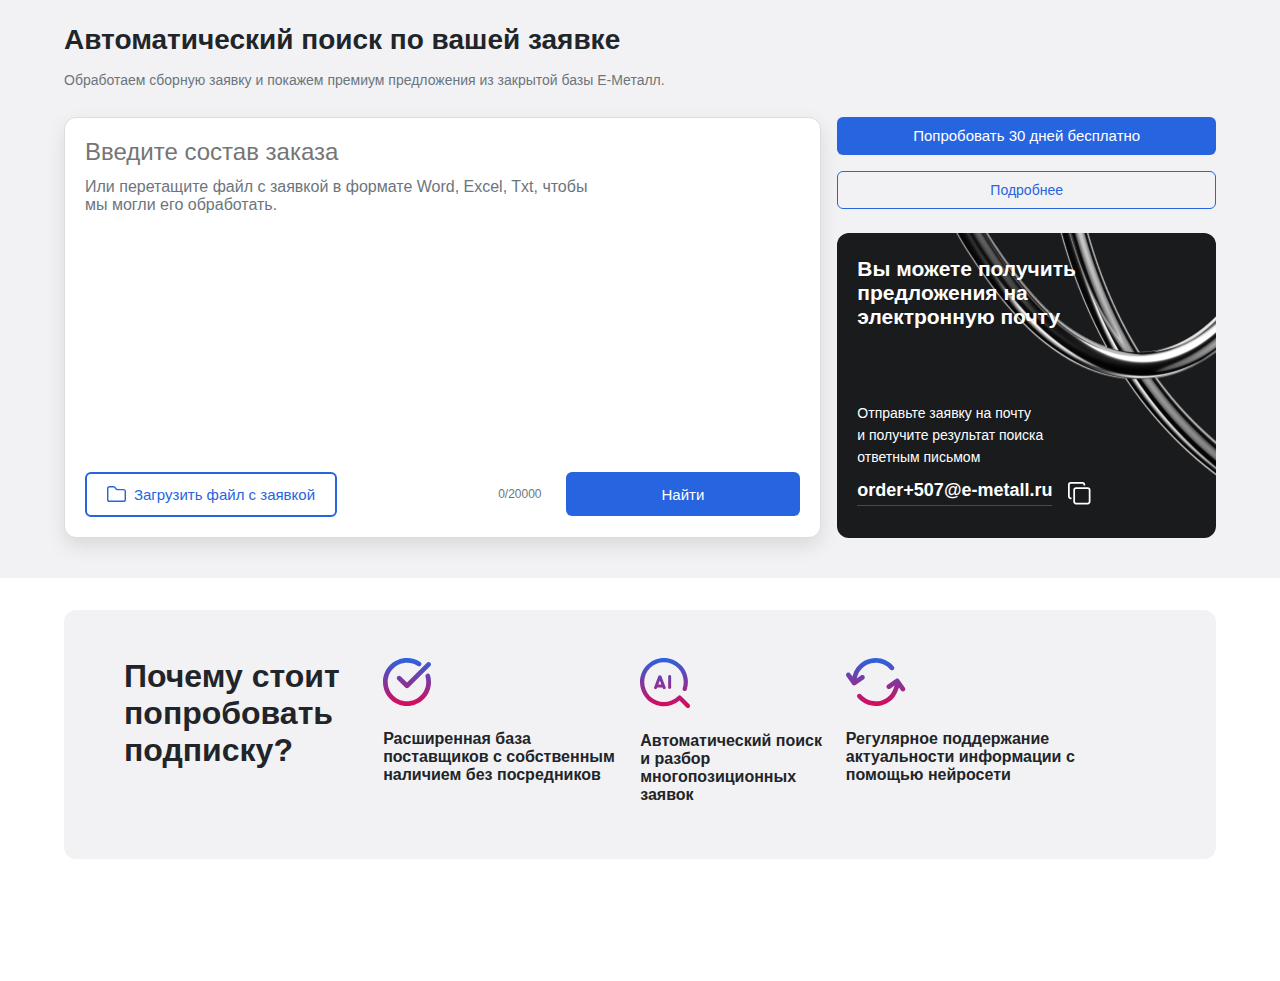
==== commit 7ef2c34c: "v 3.1" ====
--- a/index.html
+++ b/index.html
@@ -261,12 +261,8 @@
          </div>
          
       </section>
-      <div class="additional-info__container">
+      <div class="additional-info__container mobile">
          <div class="additional-info mobile">
-            <div class="btns-wrapper">
-               <a href="#" class="btn btn_38">Попробовать 30 дней бесплатно</a>
-               <a href="#" class="secondary-btn btn_38">Подробнее</a>
-            </div>
             <div class="search-request">
                <h3 class="search-request__title fw_600 fs_21">Вы можете получить предложения на электронную почту</h3>
                <p class="search-request__text lh_156">Отправьте заявку на почту <br>и получите результат поиска<br> ответным письмом</p>
--- a/css/styles.css
+++ b/css/styles.css
@@ -3847,10 +3847,11 @@
   border-color: #2764E0;
 }
 
-.additional-info__container {
+.additional-info__container.mobile {
   padding-top: 40px;
   padding-bottom: 60px;
   background: #f2f2f4;
+  display: none;
 }
 
 .additional-info {
@@ -4643,6 +4644,9 @@
   }
   .additional-info .btns-wrapper {
     display: none;
+  }
+  .additional-info__container.mobile {
+    display: block;
   }
   .autosearch__back {
     position: relative;
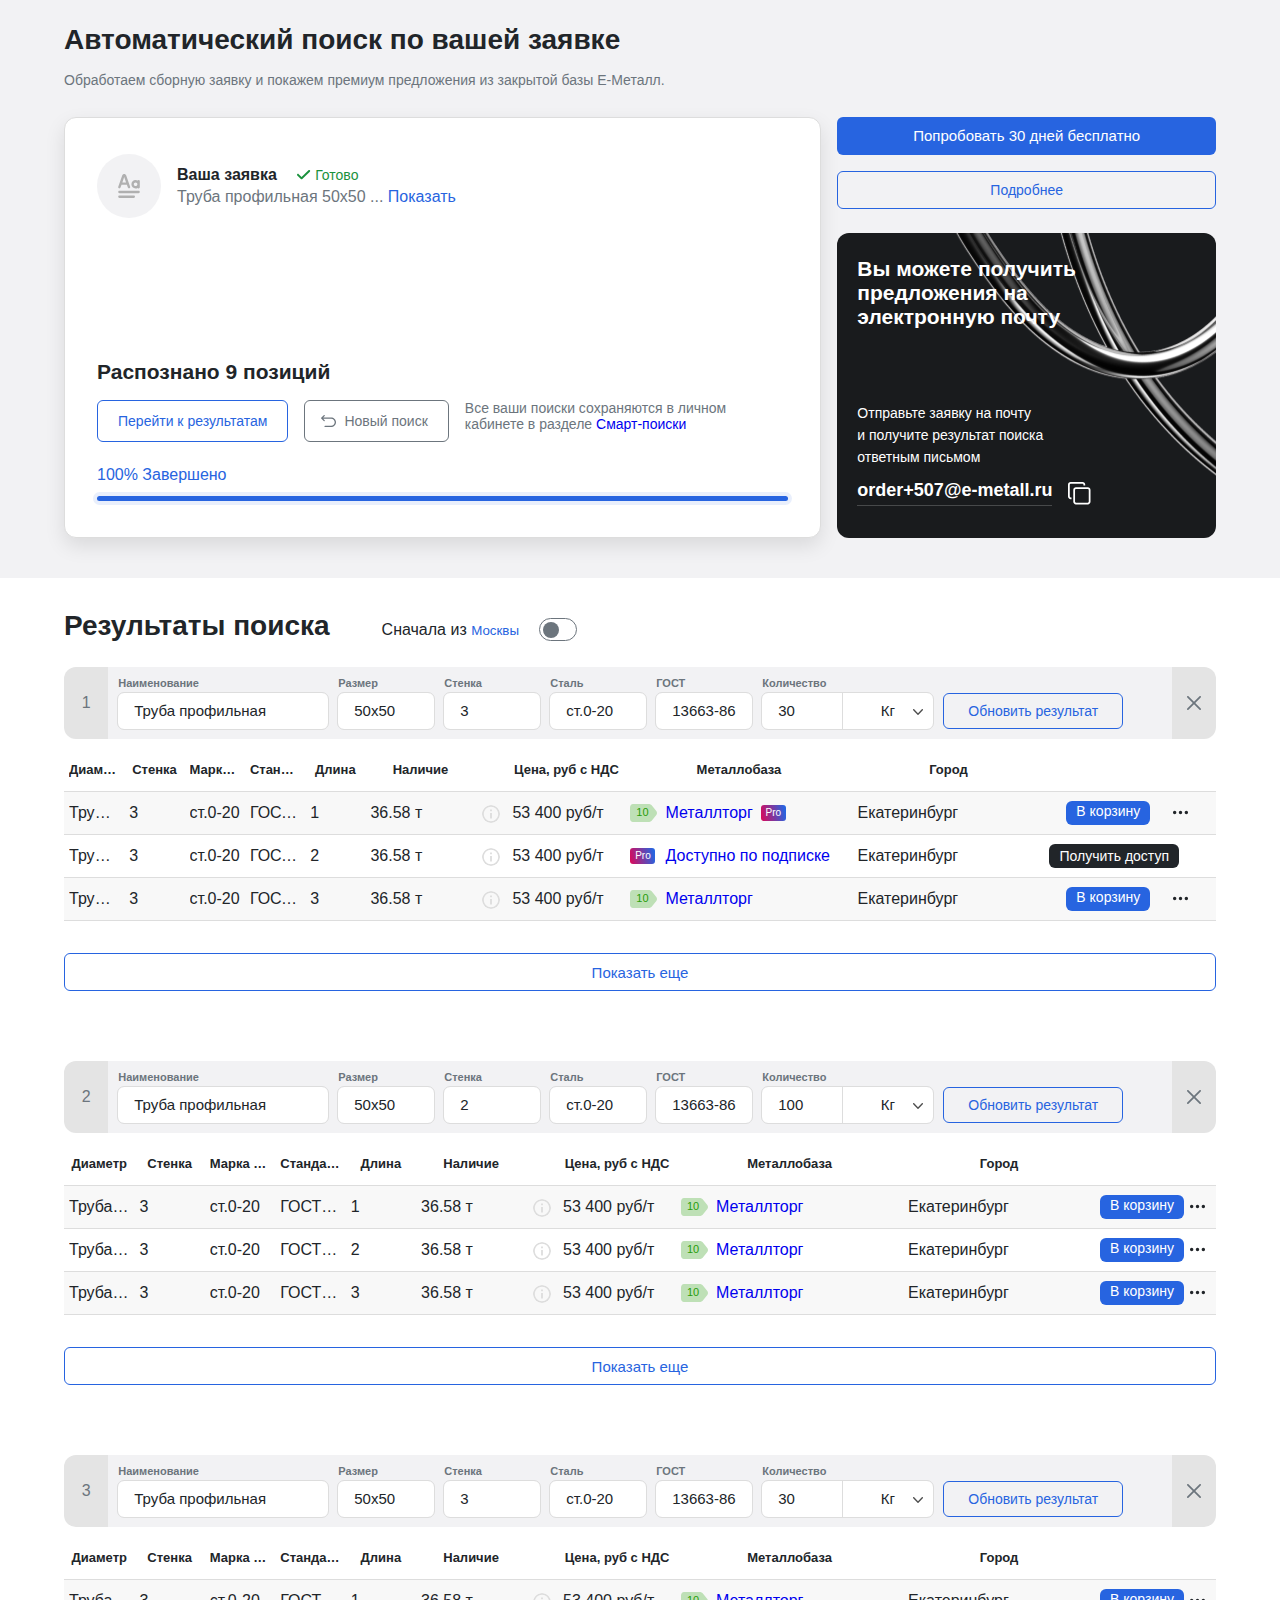
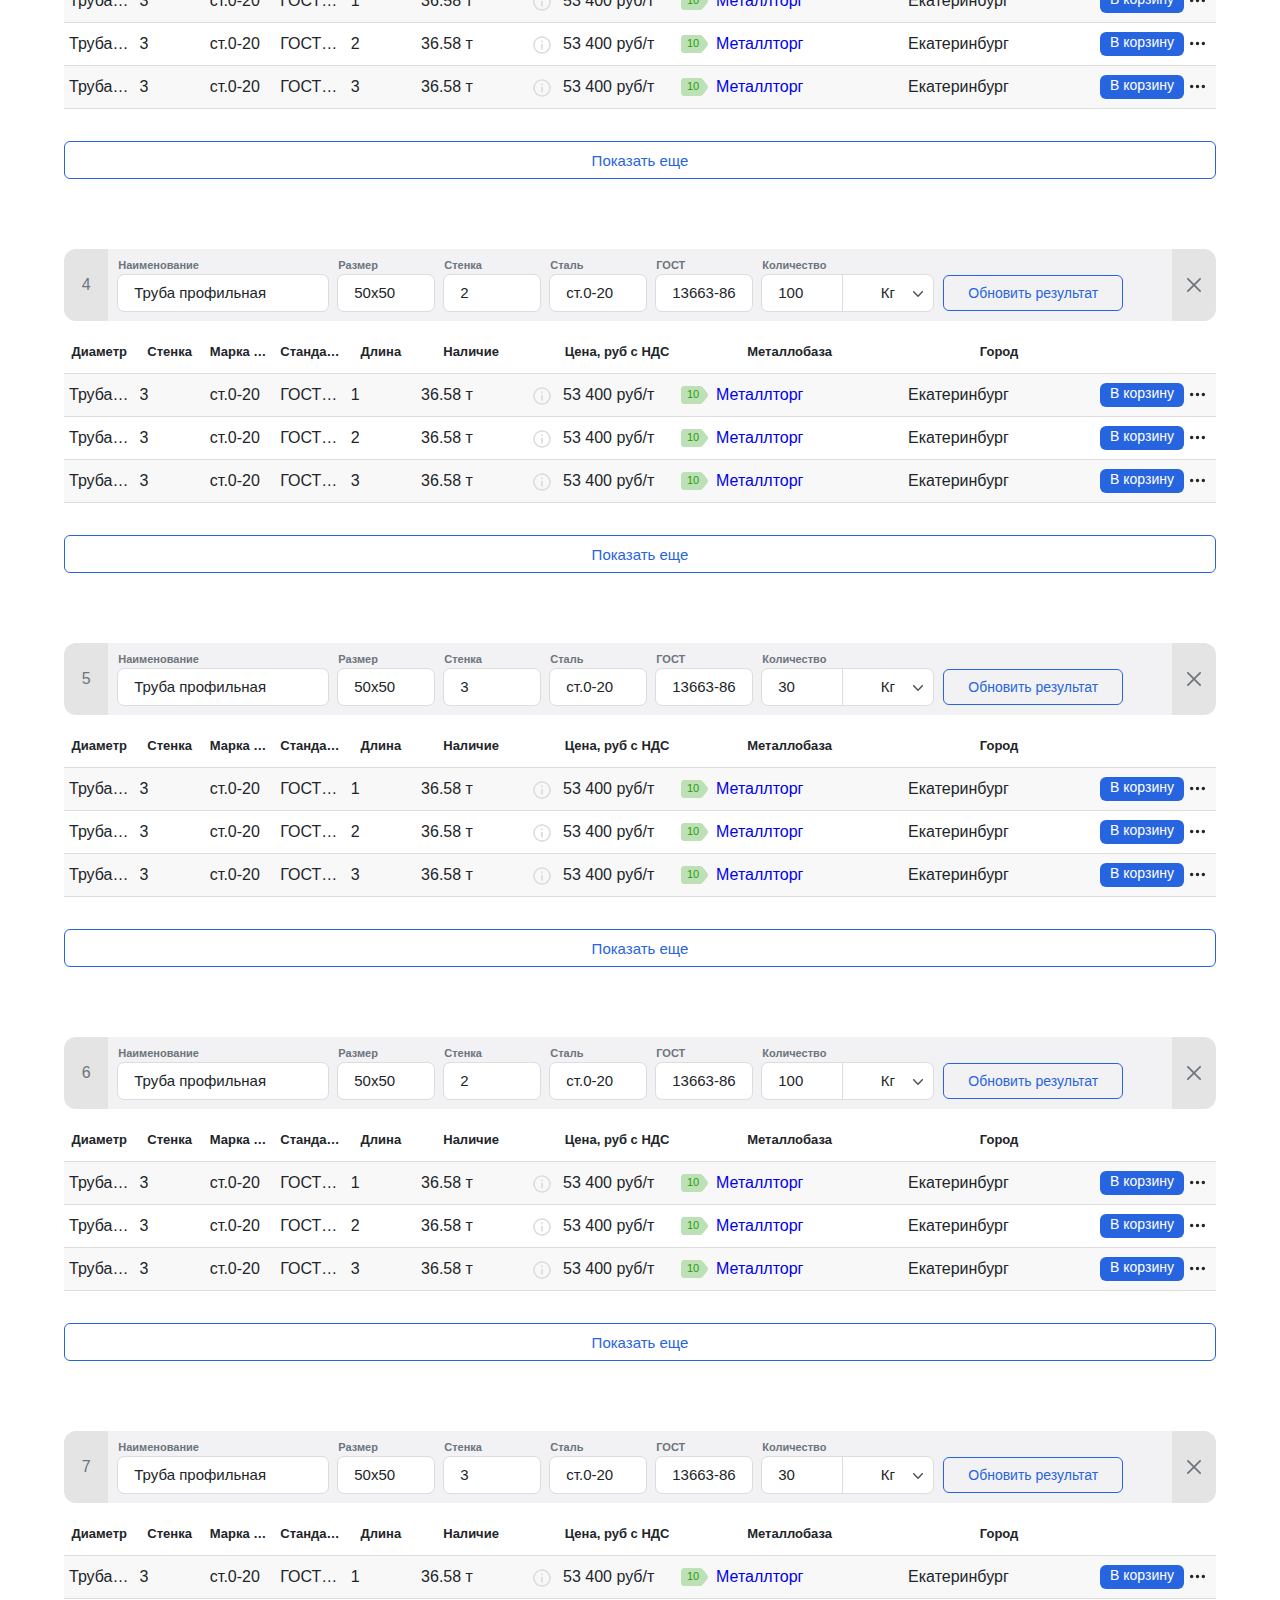
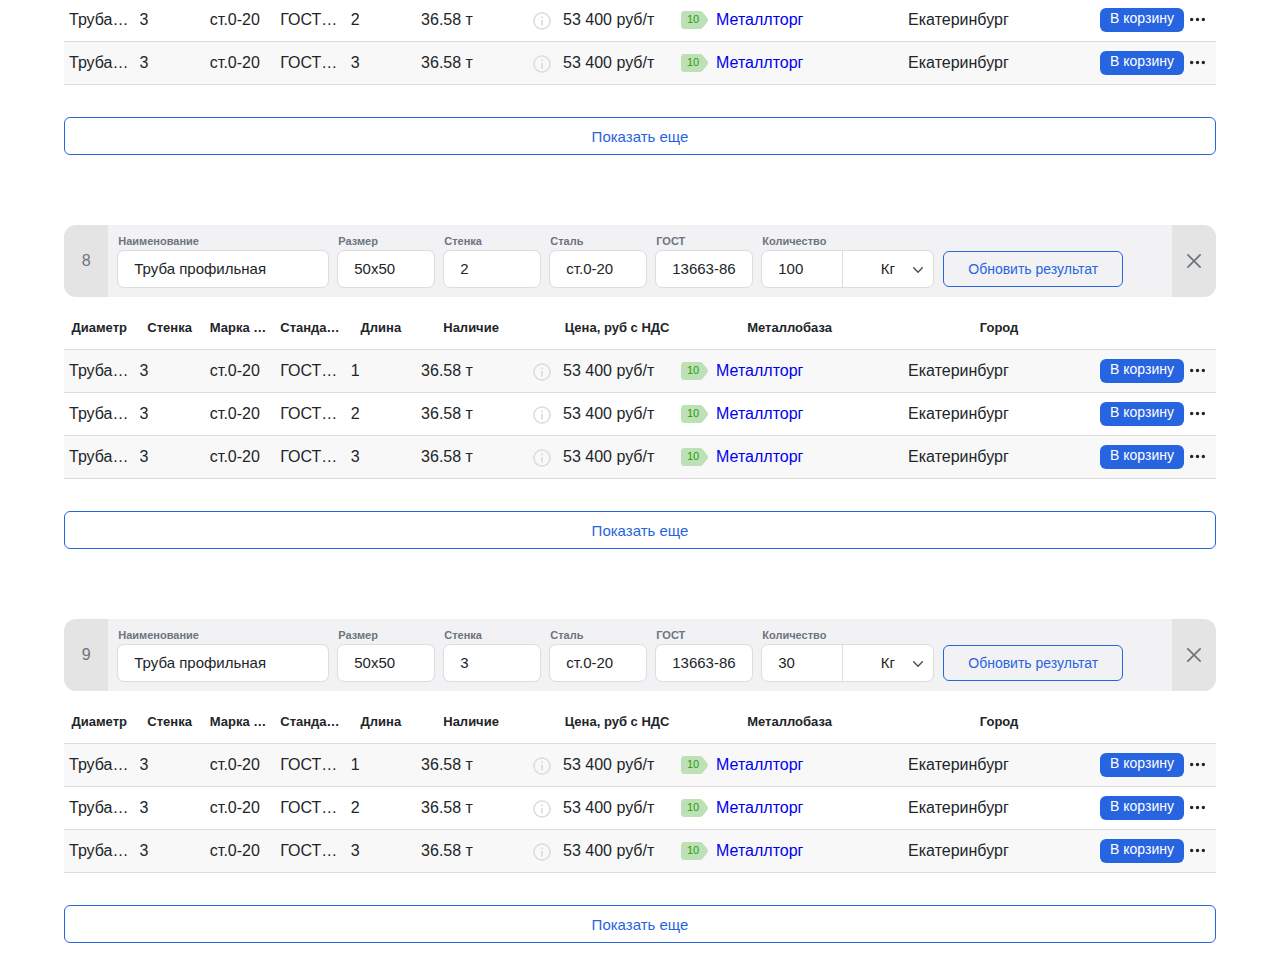
==== commit 26198662: "add статус подписки в таблице + стили" ====
--- a/index.html
+++ b/index.html
@@ -10,21 +10,27 @@
    <div class="backdrop hidden" id="dragover-backdrop"></div>
    <main>
       <section class="autosearch">
+         <div class="mobile autosearch-trial">
+            <div class="autosearch-trial__container">
+               <div class="pro">Pro</div>
+               <a href="#" class="btn">Попробовать 30 дней бесплатно</a>
+            </div>
+         </div>
          <div class="autosearch__back">
             <!-- Появляется после нажатия "Найти" или drop -->
             <a href="#" class="profile__back">
                <p class="fs_16 fw_600 lh_norm">
-                  История проверок
+                  Е-Металл Pro
                </p>
             </a>
             <div class="autosearch__back__links">
-               <a href="">
+               <a href="#">
                   <svg xmlns="http://www.w3.org/2000/svg" width="22" height="20" viewBox="0 0 22 20" fill="none">
                      <path d="M12.0181 0C9.80366 0.0106997 7.65535 0.750372 5.90976 2.10313C4.16417 3.45589 2.91992 5.3453 2.37195 7.47535L1.70165 6.469C1.63819 6.36364 1.5539 6.27213 1.45385 6.19999C1.3538 6.12785 1.24007 6.07657 1.11952 6.04925C0.998971 6.02193 0.874095 6.01913 0.752424 6.04102C0.630753 6.06291 0.514808 6.10904 0.411582 6.17662C0.308355 6.2442 0.219985 6.33184 0.1518 6.43425C0.0836157 6.53665 0.0370293 6.65171 0.0148504 6.77247C-0.00732847 6.89324 -0.00464034 7.01721 0.0227527 7.13692C0.0501457 7.25663 0.101676 7.36958 0.174236 7.46898L2.18881 10.4998C2.32875 10.6943 2.53507 10.8316 2.76937 10.8862C3.00862 10.9333 3.25695 10.886 3.46166 10.7544L6.48352 8.73351C6.58771 8.66892 6.67774 8.58417 6.74826 8.48433C6.81878 8.38448 6.86834 8.27156 6.894 8.15231C6.91965 8.03305 6.92088 7.90989 6.8976 7.79015C6.87432 7.67041 6.82701 7.55655 6.75849 7.45534C6.68997 7.35413 6.60164 7.26763 6.49876 7.20101C6.39587 7.13439 6.28053 7.089 6.15961 7.06754C6.03869 7.04608 5.91466 7.04899 5.7949 7.07611C5.67513 7.10322 5.56209 7.15397 5.46249 7.22535L4.088 8.14534C4.45382 6.67117 5.22965 5.32876 6.327 4.27127C7.42436 3.21378 8.79903 2.4838 10.2942 2.16462C11.7893 1.84543 13.3447 1.94989 14.783 2.46608C16.2212 2.98226 17.4843 3.88939 18.4282 5.08397C19.3721 6.27854 19.9587 7.71245 20.1212 9.2221C20.2837 10.7317 20.0155 12.2563 19.3472 13.6219C18.6788 14.9875 17.6373 16.1391 16.3414 16.9453C15.0455 17.7516 13.5474 18.1799 12.0181 18.1816C10.7071 18.178 9.41635 17.8603 8.25556 17.2554C7.09477 16.6505 6.09827 15.7763 5.35078 14.7071C5.28383 14.605 5.19691 14.5173 5.09518 14.4493C4.99345 14.3812 4.87898 14.3342 4.75857 14.3109C4.63815 14.2876 4.51426 14.2885 4.39423 14.3137C4.2742 14.3389 4.16049 14.3877 4.05984 14.4573C3.9592 14.527 3.87368 14.616 3.80835 14.7191C3.74302 14.8222 3.69923 14.9372 3.67956 15.0574C3.6599 15.1776 3.66476 15.3005 3.69387 15.4189C3.72297 15.5372 3.77573 15.6485 3.849 15.7461C5.06422 17.4854 6.80936 18.7917 8.82794 19.4732C10.8465 20.1548 13.0321 20.1755 15.0634 19.5324C17.0947 18.8893 18.8647 17.6163 20.1132 15.9004C21.3617 14.1846 22.0228 12.1164 21.9994 9.99986C22.0084 7.36072 20.9626 4.82579 19.0914 2.95113C17.2203 1.07646 14.6765 0.015151 12.0181 0Z" fill="#212529"/>
                      <path d="M11.9994 4C11.7344 4 11.4802 4.10457 11.2927 4.29071C11.1053 4.47685 11 4.72931 11 4.99255V10.0049C11.0043 10.2673 11.109 10.5182 11.2928 10.7067L14.2912 13.7111C14.4793 13.895 14.7323 13.9987 14.9963 14C15.2603 14.0013 15.5144 13.9001 15.7044 13.7181C15.8925 13.5327 15.9989 13.2808 16 13.0176C16.0011 12.7544 15.8969 12.5015 15.7104 12.3146L12.9989 9.597V4.99255C12.9989 4.72931 12.8936 4.47685 12.7062 4.29071C12.5187 4.10457 12.2645 4 11.9994 4Z" fill="#212529"/>
                   </svg>
                </a>
-               <a href="">
+               <a href="#" class="autosearch__back__newsearch">
                   <svg xmlns="http://www.w3.org/2000/svg" width="20" height="20" viewBox="0 0 20 20" fill="none">
                      <rect x="9" width="2" height="20" rx="1" fill="#212529"/>
                      <rect x="20" y="9" width="2" height="20" rx="1" transform="rotate(90 20 9)" fill="#212529"/>
@@ -35,6 +41,7 @@
          </div>
          <div class="autosearch__container">
             
+               
             <div class="autosearch__header">
                <h1 class="autosearch__title fs_28 fw_600">Автоматический поиск по вашей заявке</h1>
                <p class="autosearch__subtitle fs_14 gray2">Обработаем сборную заявку и покажем премиум предложения из закрытой базы Е-Металл.</p>
@@ -56,7 +63,7 @@
                   />
                   <label for="docpicker" class="autosearch-form__custom-input">
                      <span class="autosearch-form__custom-input-icon"></span>
-                     Загрузить файл с заявкой
+                     <span class="docpicker__text">Загрузить файл с заявкой</span>
                   </label>
                   <div class="autosearch-form__symbol-counter gray2 fs_12"><span id="symbol-counter">0</span>/20000</div>
                   <button class="autosearch-form__btn btn btn_44" id="btn-find">Найти</button>
@@ -116,8 +123,8 @@
                         <div class="form-results__container">
                            <h3 class="fs_21 fw_600">Распознано 4 позиции</h3>
                            <div class="form-results__wrapper">
-                              <a href="" class="secondary-btn btn_38">Перейти к результатам</a>
-                              <a href="" class="secondary-btn btn_38">
+                              <a href="#" class="secondary-btn btn_38">Перейти к результатам</a>
+                              <a href="#" class="secondary-btn btn_38 newsearch-btn">
                                  <svg width="15" height="12" viewBox="0 0 15 12" fill="none" xmlns="http://www.w3.org/2000/svg">
                                     <path fill-rule="evenodd" clip-rule="evenodd" d="M3.66885 0.181794C3.9199 0.424186 3.9199 0.81719 3.66885 1.05958L2.19485 2.48276H10.0714C12.7934 2.48276 15 4.61326 15 7.24138C15 9.86946 12.7934 12 10.0714 12H4.07143C3.71639 12 3.42858 11.7221 3.42858 11.3793C3.42858 11.0365 3.71639 10.7586 4.07143 10.7586H10.0714C12.0833 10.7586 13.7143 9.18389 13.7143 7.24138C13.7143 5.29886 12.0833 3.72414 10.0714 3.72414H2.19485L3.66885 5.14731C3.9199 5.3897 3.9199 5.78268 3.66885 6.02507C3.4178 6.26748 3.01076 6.26748 2.75971 6.02507L0.188286 3.54234C-0.0627621 3.29995 -0.0627621 2.90694 0.188286 2.66455L2.75971 0.181794C3.01076 -0.0605979 3.4178 -0.0605979 3.66885 0.181794Z" fill="currentColor"/>
                                  </svg>
@@ -160,6 +167,9 @@
             <div></div>
          </div>
          <div class="search-results__header">
+            <div class="search-results__mobile-header">
+               <h3 class="fs_21 fw_600">Распознано 4 позиции</h3>
+            </div>
             <h2 class="search-results__title fs_28 fw_600">Результаты поиска</h2>
             <p class="search-results__subtitle">Сначала из <button type="button" class="blue city-modal">Москвы</button></p>
             <label class="toggle" for="city-checkbox">
@@ -169,6 +179,7 @@
                </span>
             </label>
          </div>
+         
          <ul class="search-results__list" id="search-results__list">
          </ul>
          <div class="view-order mobile">
@@ -316,6 +327,21 @@
          </div>
       </div>
    </div>
+   <div class="new-application__modal">
+      <div class="new-application__backdrop backdrop"></div>
+      <div class="new-application__container">
+         <h3>Хотите создать новую заявку?</h3>
+         <p>К текущей заявке можно вернуться в личном кабинете в разделе Смарт-поиски.</p>
+         
+         <div class="new-application__btns">
+            <a href="#" class="secondary-btn btn cancel">Отмена</a>
+            <a href="#" class="secondary-btn btn new">Новая заявка</a>
+         </div>
+         <svg xmlns="http://www.w3.org/2000/svg" width="16" height="16" viewBox="0 0 16 16" fill="none">
+            <path d="M0.266939 0.266928C-0.0889797 0.622831 -0.0889797 1.19988 0.266939 1.55578L6.71116 8.00007L0.267088 14.4442C-0.0888314 14.8001 -0.0888314 15.3772 0.267088 15.7331C0.622932 16.089 1.20001 16.089 1.55593 15.7331L8 9.28893L14.4441 15.7331C14.8 16.089 15.377 16.089 15.7329 15.7331C16.0888 15.3772 16.0888 14.8001 15.7329 14.4442L9.28884 8.00007L15.7331 1.55578C16.089 1.19988 16.089 0.62285 15.7331 0.266946C15.3771 -0.0889573 14.8001 -0.0889573 14.4442 0.266946L8 6.71122L1.55578 0.266928C1.19986 -0.0889759 0.622858 -0.0889759 0.266939 0.266928Z" fill="#6C757D"/>
+         </svg>
+      </div>
+   </div>
    <script src="js/script.js"></script>
    
 </body>
--- a/css/styles.css
+++ b/css/styles.css
@@ -3523,6 +3523,53 @@
   display: none;
 }
 
+.new-application__modal {
+  position: fixed;
+  display: none;
+  justify-content: center;
+  align-items: center;
+  top: 0;
+  left: 0;
+  width: 100%;
+  height: 100%;
+  z-index: 20;
+}
+.new-application__modal .new-application__container {
+  position: relative;
+  width: 568px;
+  height: 225px;
+  border-radius: 15px;
+  padding: 32px 40px 40px;
+  background: #fff;
+  z-index: 11;
+  max-width: 90%;
+  margin: 0 auto;
+}
+.new-application__modal .new-application__container h3 {
+  padding-bottom: 16px;
+  font-size: 24px;
+  font-weight: 600;
+}
+.new-application__modal .new-application__container p {
+  padding-bottom: 32px;
+  max-width: 85%;
+}
+.new-application__modal .new-application__container .new-application__btns {
+  display: flex;
+  gap: 16px;
+}
+.new-application__modal .new-application__container .new-application__btns a {
+  width: 100%;
+}
+.new-application__modal .new-application__container svg {
+  position: absolute;
+  top: 18px;
+  right: 18px;
+  padding: 6px;
+  box-sizing: content-box;
+  cursor: pointer;
+}
+
 .secondary-btn {
   font-size: 14px;
   border: 1px solid #2764E0;
@@ -3543,6 +3590,29 @@
 
 .autosearch {
   background: #F2F2F4;
+}
+.autosearch-trial.pending {
+  display: none;
+}
+.autosearch-trial__container {
+  display: flex;
+  align-items: center;
+  justify-content: center;
+  gap: 12px;
+  padding: 10px 20px;
+  background: #1f1f1f;
+  white-space: nowrap;
+}
+.autosearch-trial__container .btn {
+  height: 28px;
+}
+.autosearch-trial__container .pro {
+  padding: 2px 10px;
+  color: #050505;
+  background: #fff;
+  font-weight: 600;
+  border-radius: 6px;
+  height: 28px;
 }
 .autosearch .autosearch__back {
   display: none;
@@ -3579,6 +3649,28 @@
   position: relative;
   border: 1px solid #DDDDDD;
 }
+.autosearch__body .autosearch-form.pending {
+  display: grid;
+  padding: 36px 32px;
+  grid-template-columns: none;
+  grid-template-rows: none;
+  grid-template-areas: none;
+}
+.autosearch__body .autosearch-form.pending .autosearch-form__textarea,
+.autosearch__body .autosearch-form.pending #pseudo-placeholder,
+.autosearch__body .autosearch-form.pending .autosearch-form__custom-input,
+.autosearch__body .autosearch-form.pending .autosearch-form__symbol-counter,
+.autosearch__body .autosearch-form.pending .autosearch-form__btn {
+  display: none;
+}
+.autosearch__body .autosearch-form.pending .form-results {
+  display: flex;
+  position: static;
+  padding: 0;
+}
+.autosearch__body .autosearch-form.pending .form-results .form-results__body .form-results__file {
+  min-width: 330px;
+}
 .autosearch__body .autosearch-form:focus-within {
   border-color: #2764E0;
 }
@@ -3599,7 +3691,7 @@
   border: 2px dashed #FFFFFF;
   border-radius: inherit;
   position: absolute;
-  z-index: 11;
+  z-index: 12;
   width: 100%;
   height: 100%;
   display: flex;
@@ -3688,9 +3780,6 @@
   flex-direction: column;
   justify-content: flex-end;
 }
-.autosearch__body .autosearch-form .form-results.result-flex {
-  display: flex;
-}
 .autosearch__body .autosearch-form .form-results__file {
   display: flex;
   gap: 16px;
@@ -3719,13 +3808,13 @@
   transform-origin: 50% 50%;
 }
 .autosearch__body .autosearch-form .form-results__file .form-results__logo.exl {
-  background-image: url(../img/ai-file-excel.png);
+  background-image: url(../img/ai-file-excel.svg);
 }
 .autosearch__body .autosearch-form .form-results__file .form-results__logo.txt {
-  background-image: url(../img/ai-file-txt.png);
+  background-image: url(../img/ai-file-txt.svg);
 }
 .autosearch__body .autosearch-form .form-results__file .form-results__logo.word {
-  background-image: url(../img/ai-file-word.png);
+  background-image: url(../img/ai-file-word.svg);
 }
 .autosearch__body .autosearch-form .form-results__file .form-results__text .form-results__title {
   width: -moz-max-content;
@@ -3797,6 +3886,7 @@
   flex-direction: column;
   justify-content: space-between;
   height: 100%;
+  gap: 10px;
 }
 .autosearch__body .autosearch-form .form-results.finished .form-results__body .form-results__close-file {
   display: none;
@@ -3848,10 +3938,10 @@
 }
 
 .additional-info__container.mobile {
+  background: #f2f2f4;
+  display: none;
   padding-top: 40px;
   padding-bottom: 60px;
-  background: #f2f2f4;
-  display: none;
 }
 
 .additional-info {
@@ -3908,16 +3998,22 @@
 
 .search-results {
   display: none;
-  padding: 52px 0;
+  padding: 32px 0;
   max-width: 1456px;
   width: 90%;
   margin: 0 auto;
+}
+.search-results.pending.finished {
+  display: block;
 }
 .search-results__header {
   display: flex;
   align-items: center;
   gap: 20px;
   margin-bottom: 25px;
+}
+.search-results__header .search-results__mobile-header {
+  display: none;
 }
 .search-results__title {
   margin-right: 32px;
@@ -4014,6 +4110,11 @@
   padding: 0 24px;
   max-width: 180px;
   height: 36px;
+  transition: all 0.3s;
+}
+.search-results__list .result-item .position-filter__item:has(.position-filter__refresh-btn) .position-filter__refresh-btn[inert] {
+  background: #3473F4;
+  color: #fff;
 }
 .search-results__list .result-item .position-filter__title {
   font-size: 11px;
@@ -4118,6 +4219,9 @@
   border-bottom-right-radius: 12px;
   cursor: pointer;
 }
+.search-results__list .result-item__body .pagination {
+  display: none;
+}
 .search-results__list .result-item__body .table.table-striped {
   width: 100%;
   border-spacing: 0;
@@ -4154,6 +4258,9 @@
   display: contents;
 }
 .search-results__list .result-item__body .table.table-striped .result-table__tbody .result-table__tbody-tr {
+  display: none;
+}
+.search-results__list .result-item__body .table.table-striped .result-table__tbody .result-table__tbody-tr.desktop-visible {
   display: contents;
 }
 .search-results__list .result-item__body .table.table-striped .result-table__tbody .result-table__tbody-tr:nth-child(odd) .result-table__td {
@@ -4253,12 +4360,14 @@
 .search-results__list .result-item__body .table.table-striped .result-table__tbody .result-table__tbody-tr .result-table__td.warehouse a:visited {
   color: #2764E0;
 }
+.search-results__list .result-item__body .table.table-striped .result-table__tbody .result-table__tbody-tr .result-table__td.btns {
+  justify-content: space-evenly;
+}
 .search-results__list .result-item__body .table.table-striped .result-table__tbody .result-table__tbody-tr .result-table__td.btns .btn-cart {
   display: inline-block;
   height: 24px;
   padding: 2px 10px;
   font-size: 14px;
-  margin-right: 20px;
 }
 .search-results__list .result-item__body .table.table-striped .result-table__tbody .result-table__tbody-tr .result-table__td.btns .more-container {
   display: inline-flex;
@@ -4382,14 +4491,14 @@
     transform: scaleY(-1) rotate(-135deg);
   }
 }
-.search-results__list .result-item__btn-more {
+.search-results__list .result-item__body .result-item__show-more {
+  width: 100%;
   margin-top: 32px;
   font-size: 15px;
-  line-height: 25px;
-}
-.search-results__list .result-item__btn-more.disable {
-  pointer-events: none;
-  opacity: 0.2;
+  display: none;
+}
+.search-results__list .result-item__body .result-item__show-more.visible {
+  display: block;
 }
 
 .subscribe-promo {
@@ -4401,6 +4510,9 @@
   display: flex;
   gap: 57px;
   background: #F2F2F4;
+}
+.subscribe-promo.finished {
+  display: none;
 }
 .subscribe-promo__icon {
   margin-bottom: 20px;
@@ -4549,6 +4661,38 @@
   width: 100%;
 }
 
+.sub .subscribe-pro,
+.no-sub .subscribe-pro {
+  background: linear-gradient(257.95deg, #2764E0 7.3%, #DD0858 100%);
+  color: #fff;
+  width: 25px;
+  min-width: 25px;
+  height: 16px;
+  display: inline-flex;
+  justify-content: center;
+  align-items: center;
+  font-size: 10px;
+  border-radius: 3px;
+}
+.sub .subscribe-pro:visited,
+.no-sub .subscribe-pro:visited {
+  color: #fff !important;
+}
+
+.no-sub .no-sub__base {
+  display: flex;
+  align-items: center;
+  gap: 10px;
+}
+.no-sub .btns .no-sub__btn {
+  height: 24px;
+  padding: 2px 10px;
+  font-size: 14px;
+  background: #212529;
+  width: 100%;
+  margin-right: 32px;
+}
+
 @media screen and (max-width: 1439px) {
   .additional-info .search-request {
     padding: 24px 20px 32px 20px;
@@ -4589,16 +4733,19 @@
 @media screen and (max-width: 1024px) {
   .autosearch__body {
     grid-template-columns: 1fr;
-    grid-template-rows: 1fr 1fr;
+    grid-auto-rows: 1fr;
+  }
+  .autosearch__body .additional-info.finished {
+    display: none;
   }
   .search-results__list .result-item .position-filter {
     grid-template-rows: 1fr 1fr;
     grid-template-columns: repeat(3, 1fr);
   }
-  .search-results__list .result-item .position-filter .position-filter__item:last-child {
+  .search-results__list .result-item .position-filter .position-filter__item:has(.position-filter__refresh-btn) {
     grid-column: span 3;
   }
-  .search-results__list .result-item .position-filter .position-filter__item:last-child a {
+  .search-results__list .result-item .position-filter .position-filter__item:has(.position-filter__refresh-btn) a {
     max-width: none;
   }
   .search-results__list .result-item__body .table.table-striped .result-table__tbody .result-table__tbody-tr .result-table__td.btns .btn-cart {
@@ -4614,8 +4761,17 @@
   .search-results__list .result-item .position-filter__body input {
     padding: 5px;
   }
-}
-@media screen and (max-width: 767px) {
+  .no-sub .btns .no-sub__btn {
+    margin-right: 5px;
+  }
+}
+@media screen and (max-width: 768px) {
+  .autosearch .autosearch__container {
+    padding: 0;
+  }
+  .autosearch .autosearch__title {
+    margin-top: 20px;
+  }
   .autosearch .autosearch__title,
   .autosearch .autosearch__subtitle {
     text-align: center;
@@ -4642,6 +4798,9 @@
   .autosearch__body .autosearch-form .autosearch-form__btn {
     width: 100%;
   }
+  .autosearch__body .autosearch-form.pending {
+    min-height: 0;
+  }
   .additional-info .btns-wrapper {
     display: none;
   }
@@ -4649,9 +4808,11 @@
     display: block;
   }
   .autosearch__back {
-    position: relative;
+    position: fixed;
+    z-index: 9;
     width: 100%;
     display: none;
+    margin-top: -1px;
   }
   .autosearch__back .profile__back {
     display: inline-block;
@@ -4669,19 +4830,74 @@
   .autosearch.search-mobile.finished .autosearch__container .autosearch__body {
     display: block;
   }
+  .autosearch.search-mobile.finished .autosearch__container .autosearch__body.more-active {
+    padding-top: 60px;
+  }
+  .autosearch.search-mobile.finished .autosearch__container .autosearch__body .autosearch-form.file-docpicker-mobile {
+    display: flex;
+    flex-direction: column-reverse;
+  }
+  .autosearch.search-mobile.finished .autosearch__container .autosearch__body .autosearch-form.file-docpicker-mobile.file-docpicker-mobile.mobile-results {
+    display: none;
+    margin-top: 0;
+  }
+  .autosearch.search-mobile.finished .autosearch__container .autosearch__body .autosearch-form.file-docpicker-mobile .autosearch-form__custom-input {
+    display: flex;
+    position: relative;
+    margin-bottom: 4px;
+  }
+  .autosearch.search-mobile.finished .autosearch__container .autosearch__body .autosearch-form.file-docpicker-mobile .autosearch-form__custom-input .autosearch-form__custom-input-icon {
+    position: absolute;
+    left: 24px;
+  }
   .autosearch.search-mobile .autosearch__back {
+    display: none;
+  }
+  .autosearch.search-mobile .autosearch__back.visible {
     display: block;
+  }
+  .autosearch.search-mobile .autosearch__container {
+    padding-bottom: 0;
   }
   .autosearch.search-mobile .autosearch__container .autosearch__header {
     display: none;
   }
+  .autosearch.search-mobile .autosearch__container .autosearch__body {
+    padding-top: 80px;
+  }
   .autosearch.search-mobile .autosearch__container .autosearch__body .autosearch-form {
     position: relative;
   }
-  .autosearch.search-mobile .autosearch__container .autosearch__body .autosearch-form .form-results {
-    position: absolute;
-    padding: 0;
-    height: 80px;
+  .autosearch.search-mobile .autosearch__container .autosearch__body .autosearch-form.mobile-results {
+    display: none;
+  }
+  .autosearch.search-mobile .autosearch__container .autosearch__body .autosearch-form.pending {
+    padding: 8px 12px;
+  }
+  .autosearch.search-mobile .autosearch__container .autosearch__body .autosearch-form.pending .form-results.finished .form-results__body .form-results__file {
+    min-width: 0;
+  }
+  .autosearch.search-mobile .autosearch__container .autosearch__body .autosearch-form.pending .form-results.finished .form-results__body .form-results__file .form-results__logo {
+    background-color: rgba(26, 145, 60, 0.2);
+  }
+  .autosearch.search-mobile .autosearch__container .autosearch__body .autosearch-form.pending .form-results.finished .form-results__body .form-results__file .form-results__text {
+    width: 100%;
+    align-items: center;
+  }
+  .autosearch.search-mobile .autosearch__container .autosearch__body .autosearch-form.pending .form-results.finished .form-results__body .form-results__file .form-results__text .form-results__title .form-results__status {
+    color: #1A913C;
+  }
+  .autosearch.search-mobile .autosearch__container .autosearch__body .autosearch-form.pending .form-results .form-results__body .form-results__file {
+    height: 100%;
+  }
+  .autosearch.search-mobile .autosearch__container .autosearch__body .autosearch-form.pending .form-results .form-results__body .form-results__file .form-results__text {
+    width: 80%;
+  }
+  .autosearch.search-mobile .autosearch__container .autosearch__body .autosearch-form.pending .form-results .form-results__body .form-results__file .form-results__text .form-results__title {
+    justify-content: center;
+  }
+  .autosearch.search-mobile .autosearch__container .autosearch__body .autosearch-form.pending .form-results .form-results__body .form-results__file .form-results__text .form-results__title .form-results__status {
+    color: #2764E0;
   }
   .autosearch.search-mobile .autosearch__container .autosearch__body .autosearch-form .form-results.result-flex {
     display: block;
@@ -4690,11 +4906,9 @@
     display: none;
   }
   .autosearch.search-mobile .autosearch__container .autosearch__body .autosearch-form .form-results .form-results__body {
-    height: 80px;
     max-width: 100%;
   }
   .autosearch.search-mobile .autosearch__container .autosearch__body .autosearch-form .form-results .form-results__body .form-results__file {
-    padding: 8px 12px;
     width: 100%;
   }
   .autosearch.search-mobile .autosearch__container .autosearch__body .autosearch-form .form-results .form-results__body .form-results__file .form-results__logo .progress-ring {
@@ -4752,6 +4966,7 @@
   .autosearch.search-mobile .autosearch__container .autosearch__body .autosearch-form .form-results.finished .form-results__body .form-results__file .form-results__text .form-results__subtitle {
     display: block;
     font-size: 0;
+    padding: 0;
   }
   .autosearch.search-mobile .autosearch__container .autosearch__body .autosearch-form .form-results.finished .form-results__body .form-results__file .form-results__text .form-results__subtitle > span {
     display: none;
@@ -4760,12 +4975,6 @@
     display: inline;
   }
   .autosearch.search-mobile .autosearch__container .autosearch__body .autosearch-form .form-results.finished .form-results__body .form-results__container {
-    margin-top: 24px;
-  }
-  .autosearch.search-mobile .autosearch__container .autosearch__body .autosearch-form .form-results.finished .form-results__body .form-results__container h3.fs_21 {
-    font-size: 20px;
-  }
-  .autosearch.search-mobile .autosearch__container .autosearch__body .autosearch-form .form-results.finished .form-results__body .form-results__container .form-results__wrapper {
     display: none;
   }
   .autosearch.search-mobile .autosearch__container .autosearch__body .autosearch-form .autosearch-form__custom-input,
@@ -4780,6 +4989,71 @@
     width: 100%;
     padding: 0;
     padding-top: 15px;
+  }
+  .search-results.pending {
+    display: block;
+    padding-top: 24px;
+  }
+  .search-results.pending .search-results__list {
+    display: none;
+  }
+  .search-results.pending.finished {
+    display: block;
+  }
+  .search-results.pending.finished .search-results__header {
+    display: flex;
+    margin: 0;
+  }
+  .search-results.pending.finished .search-results__header.mobile-more-active {
+    display: none;
+  }
+  .search-results.pending.finished .search-results__header .search-results__mobile-header {
+    display: block;
+    width: 90%;
+    margin: 0 auto;
+  }
+  .search-results.pending.finished .search-results__header .search-results__title,
+  .search-results.pending.finished .search-results__header .search-results__subtitle,
+  .search-results.pending.finished .search-results__header .toggle {
+    display: none;
+  }
+  .search-results.pending.finished .search-results__list {
+    display: flex;
+  }
+  .search-results.pending.finished .search-results__list.mobile-results {
+    margin-top: 0;
+  }
+  .search-results.pending.finished .search-results__list.mobile-results .table.table-striped {
+    padding-bottom: 16px;
+  }
+  .search-results.pending.finished .search-results__list.mobile-results .result-item {
+    display: none;
+  }
+  .search-results.pending.finished .search-results__list.mobile-results .result-item.current-item {
+    display: block;
+  }
+  .search-results.pending.finished .search-results__list.mobile-results .result-item.current-item .result-item__body {
+    display: block;
+  }
+  .search-results.pending.finished .search-results__list.mobile-results .result-item.current-item .result-item__body .result-table__tbody .result-table__tbody-tr {
+    display: none;
+  }
+  .search-results.pending.finished .search-results__list.mobile-results .result-item.current-item .result-item__body .result-table__tbody .result-table__tbody-tr.mobile-visible {
+    display: flex;
+  }
+  .search-results.pending.finished .search-results__list.mobile-results .result-item.current-item .result-item__header {
+    display: none;
+  }
+  .search-results.pending.finished .search-results__list .search-results__item .result-item__body {
+    background: #f2f2f4;
+    height: -moz-max-content;
+    height: max-content;
+  }
+  .search-results.pending.finished .mobile-loading {
+    display: none;
+  }
+  .search-results.pending .mobile-loading {
+    display: flex;
   }
   .search-results .mobile-loading {
     height: 390px;
@@ -4841,9 +5115,12 @@
   .search-results .view-order {
     display: none;
     position: fixed;
+    right: 0;
     bottom: 0;
+    left: 0;
     background: #fff;
     height: 50%;
+    z-index: 9;
   }
   .search-results .view-order__container {
     background: #fff;
@@ -4992,7 +5269,6 @@
   }
   .search-results .search-results__list .result-item .result-item__body {
     display: none;
-    position: absolute;
     top: 0;
     right: 0;
     bottom: 0;
@@ -5000,19 +5276,75 @@
     background: #fff;
     z-index: 1;
   }
+  .search-results .search-results__list .result-item .result-item__body .result-item__show-more {
+    display: none;
+  }
+  .search-results .search-results__list .result-item .result-item__body .pagination {
+    display: flex;
+    gap: 8px;
+    align-items: center;
+    flex-direction: column;
+    background: #f2f2f4;
+    padding-bottom: 20px;
+  }
+  .search-results .search-results__list .result-item .result-item__body .pagination .pagination-info {
+    font-size: 14px;
+    margin-bottom: 24px;
+  }
+  .search-results .search-results__list .result-item .result-item__body .pagination .show-more {
+    width: 100%;
+    margin-bottom: 32px;
+  }
+  .search-results .search-results__list .result-item .result-item__body .pagination > div {
+    display: flex;
+    width: 70%;
+    align-items: center;
+    justify-content: center;
+    gap: 12px;
+  }
+  .search-results .search-results__list .result-item .result-item__body .pagination > div .page-numbers {
+    display: flex;
+    gap: 12px;
+  }
+  .search-results .search-results__list .result-item .result-item__body .pagination > div .page-number,
+  .search-results .search-results__list .result-item .result-item__body .pagination > div span,
+  .search-results .search-results__list .result-item .result-item__body .pagination > div .prev-page,
+  .search-results .search-results__list .result-item .result-item__body .pagination > div .next-page {
+    line-height: 1;
+    width: 32px;
+    background: #fff;
+    height: 32px;
+    display: flex;
+    flex-direction: row;
+    justify-content: center;
+    align-items: center;
+    border-radius: 50%;
+  }
+  .search-results .search-results__list .result-item .result-item__body .pagination > div .prev-page:hover, .search-results .search-results__list .result-item .result-item__body .pagination > div .prev-page:active,
+  .search-results .search-results__list .result-item .result-item__body .pagination > div .next-page:hover,
+  .search-results .search-results__list .result-item .result-item__body .pagination > div .next-page:active {
+    background: #DDDDDE;
+  }
+  .search-results .search-results__list .result-item .result-item__body .pagination > div .page-number.active {
+    background: #2764E0;
+    color: #fff;
+  }
+  .search-results .search-results__list .result-item .result-item__body .pagination > div .page-number:hover, .search-results .search-results__list .result-item .result-item__body .pagination > div .page-number:active {
+    background: #DDDDDE;
+  }
   .search-results .search-results__list .result-item .result-item__body .mobile-result-header {
     background-color: #f2f2f4;
   }
   .search-results .search-results__list .result-item .result-item__body .mobile-result-header .result__back {
-    position: relative;
-    width: 100%;
+    position: fixed;
+    z-index: 11;
+    top: 0;
+    left: 0;
+    width: 100%;
+    margin-top: -1px;
   }
   .search-results .search-results__list .result-item .result-item__body .mobile-result-header .result__back .profile__back {
     display: inline-block;
-  }
-  .search-results .search-results__list .result-item .result-item__body .mobile-result-header .mobile-result-header__container {
-    width: 90%;
-    margin: 20px auto 0;
   }
   .search-results .search-results__list .result-item .result-item__body .mobile-result-header .mobile-result-header__container .mobile-result-header__title {
     font-size: 20px;
@@ -5027,6 +5359,10 @@
   .search-results .search-results__list .result-item .result-item__body .mobile-result-header .mobile-result-header__container .mobile-result-header__wrapper .mobile-result-header__text {
     width: 80%;
   }
+  .search-results .search-results__list .result-item .result-item__body .mobile-result-header .mobile-result-header__container .mobile-result-header__wrapper .mobile-result-header__link {
+    display: flex;
+    align-items: center;
+  }
   .search-results .search-results__list .result-item .result-item__body .table.table-striped {
     display: block;
   }
@@ -5037,8 +5373,6 @@
     display: flex;
     flex-direction: column;
     gap: 16px;
-    width: 90%;
-    margin: 0 auto;
   }
   .search-results .search-results__list .result-item .result-item__body .table.table-striped .result-table__tbody-tr {
     display: flex;
@@ -5057,21 +5391,19 @@
   .search-results .search-results__list .result-item .result-item__body .table.table-striped .result-table__tbody-tr .result-table__td.info {
     display: none;
   }
-  .search-results .search-results__list .result-item .result-item__body .table.table-striped .result-table__tbody-tr .result-table__td.warehouse .tdvalue {
-    flex-direction: row-reverse;
-  }
   .search-results .search-results__list .result-item .result-item__body .table.table-striped .result-table__tbody-tr .result-table__td.warehouse .tdvalue .rating {
     background-image: url(../img/table-raiting-bg-reverse.svg);
     padding: 0;
-  }
-  .search-results .search-results__list .result-item .result-item__body .table.table-striped .result-table__tbody-tr .result-table__td span {
+    order: 2;
+  }
+  .search-results .search-results__list .result-item .result-item__body .table.table-striped .result-table__tbody-tr .result-table__td > span {
     display: inline;
     width: auto;
   }
-  .search-results .search-results__list .result-item .result-item__body .table.table-striped .result-table__tbody-tr .result-table__td span.mobile {
+  .search-results .search-results__list .result-item .result-item__body .table.table-striped .result-table__tbody-tr .result-table__td > span.mobile {
     color: #6C757D;
   }
-  .search-results .search-results__list .result-item .result-item__body .table.table-striped .result-table__tbody-tr .result-table__td span.mobile-bold {
+  .search-results .search-results__list .result-item .result-item__body .table.table-striped .result-table__tbody-tr .result-table__td > span.mobile-bold {
     font-weight: 600;
   }
   .search-results .search-results__list .result-item .result-item__body .table.table-striped .result-table__tbody-tr .result-table__td.btns .btn-cart {
@@ -5098,6 +5430,49 @@
   .search-results .search-results__list .result-item .result-item__body .table.table-striped .result-table__tbody-tr .result-table__td.btns .more-container .more-menu {
     padding: 3px;
     top: 40px;
+  }
+  .new-application__modal {
+    align-items: flex-end;
+  }
+  .new-application__modal .new-application__container {
+    margin-bottom: 50px;
+    padding: 16px;
+    height: 143px;
+  }
+  .new-application__modal .new-application__container h3 {
+    font-size: 16px;
+    padding-bottom: 8px;
+  }
+  .new-application__modal .new-application__container p {
+    font-size: 14px;
+    padding-bottom: 12px;
+    max-width: 100%;
+  }
+  .new-application__modal .new-application__container .new-application__btns {
+    gap: 12px;
+  }
+  .new-application__modal .new-application__container .new-application__btns a {
+    height: 32px;
+  }
+  .new-application__modal .new-application__container svg {
+    display: none;
+  }
+  .no-sub .no-sub__base {
+    gap: 8px;
+    flex-direction: row-reverse;
+  }
+  .no-sub .btns .no-sub__btn {
+    height: 38px;
+    margin-right: 0;
+  }
+  .no-sub .btns .no-sub__btn:hover {
+    background: #6C757D;
+  }
+  .no-sub .btns .no-sub__btn:active {
+    background: #000;
+  }
+  .sub .subscribe-pro {
+    order: 3;
   }
 }
 @media screen and (max-width: 1670px) {
